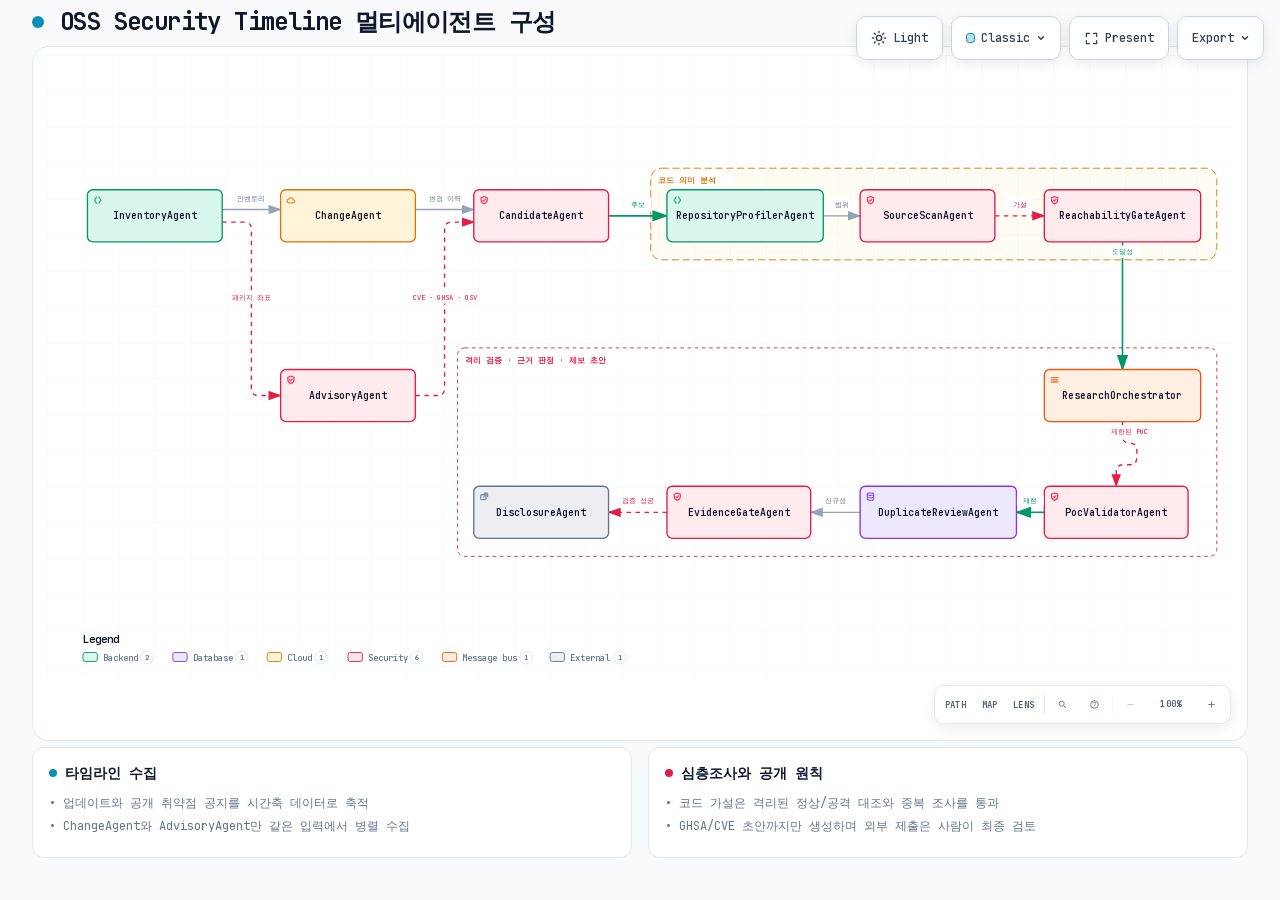
==== site/agent-architecture.html @ 2db5343b "render agent architecture with Archify" ====
<!DOCTYPE html>
<html lang="en" data-theme="dark" data-preset="classic">
<head>
  <meta charset="UTF-8">
  <meta name="viewport" content="width=device-width, initial-scale=1.0">
  <meta name="generator" content="archify 2.17.0-dev.1">
  <title>OSS Security Timeline 멀티에이전트 구성 Diagram</title>
  <script>
    // Resolve the theme before first paint so light-preference users don't
    // see a dark flash. The toolbar script below re-applies with UI state.
    (function () {
      try {
        var theme = null;
        try {
          var param = new URLSearchParams(window.location.search).get('theme');
          if (param === 'light' || param === 'dark') theme = param;
          if (new URLSearchParams(window.location.search).get('embed') === '1') {
            document.documentElement.setAttribute('data-embed', 'true');
          }
          if (new URLSearchParams(window.location.search).get('present') === '1') {
            document.documentElement.setAttribute('data-present', 'true');
          }
        } catch (_) {}
        if (!theme) {
          try { theme = localStorage.getItem('archify-theme'); } catch (_) {}
        }
        if (theme !== 'light' && theme !== 'dark') {
          theme = window.matchMedia('(prefers-color-scheme: light)').matches ? 'light' : 'dark';
        }
        document.documentElement.setAttribute('data-theme', theme);
      } catch (_) {}
    })();
  </script>
  <style id="archify-fonts">
/*
JetBrains Mono variable WOFF2 subsets from Google Fonts service revision v24.
These fixed bytes are shared by the viewer and its SVG/raster exports.
No local() source: an installed copy must not override the bundled font.
Uncovered characters (including CJK) still use the system fallback stack.
Upstream: https://github.com/JetBrains/JetBrainsMono

cyrillic-ext    1664 bytes  sha256 9343de2ca5d9549f792e7962375af8efb0f320c7643bfd36c884b5a30e5c396f
cyrillic        8892 bytes  sha256 4995a9a43ac659ec32fcd8b463755cd6a07b31a6e6b3894a6a153b661cf490e2
greek           6800 bytes  sha256 49c3da6c9a2b279b0f1f860f5cfb1f5dc38d88a5c7be9c9b1837bbc4e3db6111
vietnamese      5872 bytes  sha256 d44eb1936043a56038eb02dd70b243f379bef65783f94ec12f277550720411f1
latin-ext      11596 bytes  sha256 9c38cb2d0d2d93c1ee6e21fa78db76f13ea7e15e15cc64214c7ca89b6aaa35c4
latin          31340 bytes  sha256 2c32b9b3ee358c119e210f6f5195f9bd34894d78a785ff2e95d60e718e400af4

Copyright 2020 The JetBrains Mono Project Authors (https://github.com/JetBrains/JetBrainsMono)

This Font Software is licensed under the SIL Open Font License, Version 1.1.
This license is copied below, and is also available with a FAQ at:
https://openfontlicense.org


-----------------------------------------------------------
SIL OPEN FONT LICENSE Version 1.1 - 26 February 2007
-----------------------------------------------------------

PREAMBLE
The goals of the Open Font License (OFL) are to stimulate worldwide
development of collaborative font projects, to support the font creation
efforts of academic and linguistic communities, and to provide a free and
open framework in which fonts may be shared and improved in partnership
with others.

The OFL allows the licensed fonts to be used, studied, modified and
redistributed freely as long as they are not sold by themselves. The
fonts, including any derivative works, can be bundled, embedded,
redistributed and/or sold with any software provided that any reserved
names are not used by derivative works. The fonts and derivatives,
however, cannot be released under any other type of license. The
requirement for fonts to remain under this license does not apply
to any document created using the fonts or their derivatives.

DEFINITIONS
"Font Software" refers to the set of files released by the Copyright
Holder(s) under this license and clearly marked as such. This may
include source files, build scripts and documentation.

"Reserved Font Name" refers to any names specified as such after the
copyright statement(s).

"Original Version" refers to the collection of Font Software components as
distributed by the Copyright Holder(s).

"Modified Version" refers to any derivative made by adding to, deleting,
or substituting -- in part or in whole -- any of the components of the
Original Version, by changing formats or by porting the Font Software to a
new environment.

"Author" refers to any designer, engineer, programmer, technical
writer or other person who contributed to the Font Software.

PERMISSION & CONDITIONS
Permission is hereby granted, free of charge, to any person obtaining
a copy of the Font Software, to use, study, copy, merge, embed, modify,
redistribute, and sell modified and unmodified copies of the Font
Software, subject to the following conditions:

1) Neither the Font Software nor any of its individual components,
in Original or Modified Versions, may be sold by itself.

2) Original or Modified Versions of the Font Software may be bundled,
redistributed and/or sold with any software, provided that each copy
contains the above copyright notice and this license. These can be
included either as stand-alone text files, human-readable headers or
in the appropriate machine-readable metadata fields within text or
binary files as long as those fields can be easily viewed by the user.

3) No Modified Version of the Font Software may use the Reserved Font
Name(s) unless explicit written permission is granted by the corresponding
Copyright Holder. This restriction only applies to the primary font name as
presented to the users.

4) The name(s) of the Copyright Holder(s) or the Author(s) of the Font
Software shall not be used to promote, endorse or advertise any
Modified Version, except to acknowledge the contribution(s) of the
Copyright Holder(s) and the Author(s) or with their explicit written
permission.

5) The Font Software, modified or unmodified, in part or in whole,
must be distributed entirely under this license, and must not be
distributed under any other license. The requirement for fonts to
remain under this license does not apply to any document created
using the Font Software.

TERMINATION
This license becomes null and void if any of the above conditions are
not met.

DISCLAIMER
THE FONT SOFTWARE IS PROVIDED "AS IS", WITHOUT WARRANTY OF ANY KIND,
EXPRESS OR IMPLIED, INCLUDING BUT NOT LIMITED TO ANY WARRANTIES OF
MERCHANTABILITY, FITNESS FOR A PARTICULAR PURPOSE AND NONINFRINGEMENT
OF COPYRIGHT, PATENT, TRADEMARK, OR OTHER RIGHT. IN NO EVENT SHALL THE
COPYRIGHT HOLDER BE LIABLE FOR ANY CLAIM, DAMAGES OR OTHER LIABILITY,
INCLUDING ANY GENERAL, SPECIAL, INDIRECT, INCIDENTAL, OR CONSEQUENTIAL
DAMAGES, WHETHER IN AN ACTION OF CONTRACT, TORT OR OTHERWISE, ARISING
FROM, OUT OF THE USE OR INABILITY TO USE THE FONT SOFTWARE OR FROM
OTHER DEALINGS IN THE FONT SOFTWARE.
*/
    /* cyrillic-ext */
    @font-face { font-family: 'JetBrains Mono'; font-style: normal; font-weight: 400 800; font-display: swap;
      src: url([data-uri]) format('woff2');
      unicode-range: U+0460-052F, U+1C80-1C8A, U+20B4, U+2DE0-2DFF, U+A640-A69F, U+FE2E-FE2F; }
    /* cyrillic */
    @font-face { font-family: 'JetBrains Mono'; font-style: normal; font-weight: 400 800; font-display: swap;
      src: url([data-uri]) format('woff2');
      unicode-range: U+0301, U+0400-045F, U+0490-0491, U+04B0-04B1, U+2116; }
    /* greek */
    @font-face { font-family: 'JetBrains Mono'; font-style: normal; font-weight: 400 800; font-display: swap;
      src: url([data-uri]) format('woff2');
      unicode-range: U+0370-0377, U+037A-037F, U+0384-038A, U+038C, U+038E-03A1, U+03A3-03FF; }
    /* vietnamese */
    @font-face { font-family: 'JetBrains Mono'; font-style: normal; font-weight: 400 800; font-display: swap;
      src: url([data-uri]) format('woff2');
      unicode-range: U+0102-0103, U+0110-0111, U+0128-0129, U+0168-0169, U+01A0-01A1, U+01AF-01B0, U+0300-0301, U+0303-0304, U+0308-0309, U+0323, U+0329, U+1EA0-1EF9, U+20AB; }
    /* latin-ext */
    @font-face { font-family: 'JetBrains Mono'; font-style: normal; font-weight: 400 800; font-display: swap;
      src: url([data-uri]) format('woff2');
      unicode-range: U+0100-02BA, U+02BD-02C5, U+02C7-02CC, U+02CE-02D7, U+02DD-02FF, U+0304, U+0308, U+0329, U+1D00-1DBF, U+1E00-1E9F, U+1EF2-1EFF, U+2020, U+20A0-20AB, U+20AD-20C0, U+2113, U+2C60-2C7F, U+A720-A7FF; }
    /* latin */
    @font-face { font-family: 'JetBrains Mono'; font-style: normal; font-weight: 400 800; font-display: swap;
      src: url([data-uri]) format('woff2');
      unicode-range: U+0000-00FF, U+0131, U+0152-0153, U+02BB-02BC, U+02C6, U+02DA, U+02DC, U+0304, U+0308, U+0329, U+2000-206F, U+20AC, U+2122, U+2191, U+2193, U+2212, U+2215, U+FEFF, U+FFFD; }
  </style>
  <style>
    /* ==========================================================
       THEME VARIABLES — switch by toggling [data-theme] on <html>
       ========================================================== */
    :root,
    [data-theme="dark"] {
      --bg: #020617;
      --grid: #1e293b;
      --text: #ffffff;
      --text-muted: #94a3b8;
      --text-dim: #475569;
      /* UI chrome and menu hints need more contrast than SVG .t-dim accents */
      --text-faint: #7d8da1;

      --panel: rgba(15, 23, 42, 0.5);
      --panel-border: #1e293b;
      --lane-fill: rgba(15, 23, 42, 0.22);
      --lane-stroke: #334155;

      --arrow: #64748b;
      --arrow-emphasis: #34d399;

      /* Opaque mask color used behind semi-transparent component fills
         so the arrows drawn underneath are properly hidden. */
      --mask: #0f172a;

      --frontend-fill:    rgba(8, 51, 68, 0.4);
      --frontend-stroke:  #22d3ee;
      --backend-fill:     rgba(6, 78, 59, 0.4);
      --backend-stroke:   #34d399;
      --database-fill:    rgba(76, 29, 149, 0.4);
      --database-stroke:  #a78bfa;
      --cloud-fill:       rgba(120, 53, 15, 0.3);
      --cloud-stroke:     #fbbf24;
      --security-fill:    rgba(136, 19, 55, 0.4);
      --security-stroke:  #fb7185;
      --messagebus-fill:  rgba(251, 146, 60, 0.3);
      --messagebus-stroke:#fb923c;
      --external-fill:    rgba(30, 41, 59, 0.5);
      --external-stroke:  #94a3b8;

      --toolbar-bg:       rgba(15, 23, 42, 0.8);
      --toolbar-border:   #334155;
      --toolbar-text:     #e2e8f0;
      --toolbar-hover:    rgba(15, 23, 42, 0.95);
      --toolbar-menu-bg:  #0f172a;
    }

    [data-theme="light"] {
      --bg: #f8fafc;
      --grid: #e2e8f0;
      --text: #0f172a;
      --text-muted: #64748b;
      --text-dim: #94a3b8;
      --text-faint: #64748b;

      --panel: #ffffff;
      --panel-border: #e2e8f0;
      --lane-fill: rgba(248, 250, 252, 0.65);
      --lane-stroke: #cbd5e1;

      --arrow: #94a3b8;
      --arrow-emphasis: #059669;

      --mask: #ffffff;

      --frontend-fill:    rgba(34, 211, 238, 0.15);
      --frontend-stroke:  #0891b2;
      --backend-fill:     rgba(52, 211, 153, 0.18);
      --backend-stroke:   #059669;
      --database-fill:    rgba(167, 139, 250, 0.2);
      --database-stroke:  #7c3aed;
      --cloud-fill:       rgba(251, 191, 36, 0.18);
      --cloud-stroke:     #d97706;
      --security-fill:    rgba(251, 113, 133, 0.15);
      --security-stroke:  #e11d48;
      --messagebus-fill:  rgba(251, 146, 60, 0.15);
      --messagebus-stroke:#ea580c;
      --external-fill:    rgba(148, 163, 184, 0.18);
      --external-stroke:  #64748b;

      --toolbar-bg:       rgba(255, 255, 255, 0.92);
      --toolbar-border:   #cbd5e1;
      --toolbar-text:     #334155;
      --toolbar-hover:    #ffffff;
      --toolbar-menu-bg:  #ffffff;
    }

    /* ==========================================================
       SIGNAL FLOW — an opt-in, motion-forward visual preset.
       The variables also target a standalone exported SVG, whose
       root carries data-preset and data-theme directly.
       ========================================================== */
    [data-preset="signal-flow"][data-theme="dark"] {
      --bg: #030711;
      --grid: #15233a;
      --panel: rgba(6, 14, 28, 0.78);
      --panel-border: #1d3350;
      --lane-fill: rgba(9, 22, 40, 0.5);
      --lane-stroke: #2c4564;
      --text: #f5fbff;
      --text-muted: #9eb0c7;
      --text-dim: #52667f;
      --text-faint: #7890ad;
      --mask: #07101e;
      --frontend-fill: rgba(6, 182, 212, 0.14);
      --frontend-stroke: #67e8f9;
      --backend-fill: rgba(16, 185, 129, 0.14);
      --backend-stroke: #5eead4;
      --database-fill: rgba(139, 92, 246, 0.16);
      --database-stroke: #c4b5fd;
      --cloud-fill: rgba(245, 158, 11, 0.13);
      --cloud-stroke: #fcd34d;
      --security-fill: rgba(244, 63, 94, 0.13);
      --security-stroke: #fda4af;
      --messagebus-fill: rgba(249, 115, 22, 0.13);
      --messagebus-stroke: #fdba74;
      --external-fill: rgba(71, 85, 105, 0.24);
      --external-stroke: #a5b4c7;
      --arrow: #7890ad;
      --arrow-emphasis: #2dd4bf;
      --toolbar-bg: rgba(7, 16, 30, 0.86);
      --toolbar-border: #29415f;
      --toolbar-menu-bg: #07101e;
    }

    [data-preset="signal-flow"][data-theme="light"] {
      --bg: #f4f9fc;
      --grid: #d4e5ee;
      --panel: rgba(255, 255, 255, 0.82);
      --panel-border: #bfd5e2;
      --lane-fill: rgba(232, 243, 248, 0.62);
      --lane-stroke: #a9c5d5;
      --text: #102638;
      --text-muted: #587287;
      --text-dim: #8aa2b4;
      --text-faint: #668397;
      --mask: #ffffff;
      --frontend-fill: rgba(6, 182, 212, 0.09);
      --frontend-stroke: #0789a1;
      --backend-fill: rgba(5, 150, 105, 0.09);
      --backend-stroke: #087f69;
      --database-fill: rgba(124, 58, 237, 0.09);
      --database-stroke: #7254c7;
      --cloud-fill: rgba(217, 119, 6, 0.08);
      --cloud-stroke: #b9670b;
      --security-fill: rgba(225, 29, 72, 0.08);
      --security-stroke: #c53a59;
      --messagebus-fill: rgba(234, 88, 12, 0.08);
      --messagebus-stroke: #c65f27;
      --external-fill: rgba(100, 116, 139, 0.1);
      --external-stroke: #607a8c;
      --arrow: #7b97aa;
      --arrow-emphasis: #0d9488;
    }

    /* ==========================================================
       BLUEPRINT — a review-first drafting preset for deployment,
       infrastructure, and technical design documentation. It keeps
       the same semantic palette and geometry while trading glow for
       precise grid contrast, squared materials, and drafting marks.
       ========================================================== */
    [data-preset="blueprint"][data-theme="dark"] {
      --bg: #06131f;
      --grid: #17425a;
      --panel: rgba(7, 27, 43, 0.9);
      --panel-border: #27627f;
      --lane-fill: rgba(10, 43, 66, 0.36);
      --lane-stroke: #34799a;
      --text: #e3f6ff;
      --text-muted: #91b8ca;
      --text-dim: #557e92;
      --text-faint: #739caf;
      --mask: #0a2031;
      --frontend-fill: rgba(26, 157, 193, 0.14);
      --frontend-stroke: #66d9ef;
      --backend-fill: rgba(31, 155, 124, 0.13);
      --backend-stroke: #69dfbd;
      --database-fill: rgba(120, 105, 196, 0.14);
      --database-stroke: #b4a8ff;
      --cloud-fill: rgba(197, 145, 43, 0.13);
      --cloud-stroke: #ffd166;
      --security-fill: rgba(199, 76, 104, 0.13);
      --security-stroke: #ff8da1;
      --messagebus-fill: rgba(207, 112, 49, 0.13);
      --messagebus-stroke: #ffad66;
      --external-fill: rgba(84, 119, 139, 0.18);
      --external-stroke: #a7cad9;
      --arrow: #78a3b7;
      --arrow-emphasis: #64dfc1;
      --toolbar-bg: rgba(7, 28, 45, 0.92);
      --toolbar-border: #34799a;
      --toolbar-text: #d8f3ff;
      --toolbar-hover: rgba(18, 58, 83, 0.95);
      --toolbar-menu-bg: #0a2031;
    }

    [data-preset="blueprint"][data-theme="light"] {
      --bg: #edf7fa;
      --grid: #b5d5e1;
      --panel: rgba(249, 253, 255, 0.94);
      --panel-border: #78aabd;
      --lane-fill: rgba(210, 232, 240, 0.42);
      --lane-stroke: #83b2c4;
      --text: #123344;
      --text-muted: #4e7486;
      --text-dim: #86a6b4;
      --text-faint: #668c9d;
      --mask: #f9fdff;
      --frontend-fill: rgba(8, 145, 178, 0.08);
      --frontend-stroke: #087f9c;
      --backend-fill: rgba(5, 128, 101, 0.08);
      --backend-stroke: #08755f;
      --database-fill: rgba(100, 75, 180, 0.08);
      --database-stroke: #6757a8;
      --cloud-fill: rgba(181, 120, 15, 0.08);
      --cloud-stroke: #a86609;
      --security-fill: rgba(190, 48, 80, 0.07);
      --security-stroke: #b32f50;
      --messagebus-fill: rgba(196, 81, 22, 0.07);
      --messagebus-stroke: #b65120;
      --external-fill: rgba(79, 112, 128, 0.08);
      --external-stroke: #506f7e;
      --arrow: #6d93a5;
      --arrow-emphasis: #087f69;
      --toolbar-bg: rgba(247, 252, 254, 0.94);
      --toolbar-border: #8ab5c5;
      --toolbar-text: #294f61;
      --toolbar-hover: #ffffff;
      --toolbar-menu-bg: #f9fdff;
    }

    /* ==========================================================
       EDITORIAL — a warm, publication-minded preset for design
       reviews, launch notes, and documentation. The diagram keeps
       the same semantic palette and exact geometry, but trades
       software chrome for paper, ink, ruled structure, and one
       restrained vermilion accent.
       ========================================================== */
    [data-preset="editorial"][data-theme="dark"] {
      --bg: #181611;
      --grid: #39342a;
      --panel: rgba(35, 31, 24, 0.96);
      --panel-border: #625a4a;
      --lane-fill: rgba(52, 46, 35, 0.46);
      --lane-stroke: #726957;
      --text: #f4eddf;
      --text-muted: #b9ae9b;
      --text-dim: #776e60;
      --text-faint: #9d917e;
      --mask: #231f18;
      --frontend-fill: rgba(43, 133, 142, 0.16);
      --frontend-stroke: #7fc6c7;
      --backend-fill: rgba(63, 132, 92, 0.16);
      --backend-stroke: #8fc29e;
      --database-fill: rgba(117, 91, 141, 0.17);
      --database-stroke: #c0a4d0;
      --cloud-fill: rgba(170, 119, 49, 0.16);
      --cloud-stroke: #d8ad68;
      --security-fill: rgba(157, 69, 65, 0.17);
      --security-stroke: #df9085;
      --messagebus-fill: rgba(174, 79, 42, 0.16);
      --messagebus-stroke: #df946f;
      --external-fill: rgba(126, 115, 96, 0.18);
      --external-stroke: #b8ad99;
      --arrow: #948978;
      --arrow-emphasis: #dd6b3d;
      --toolbar-bg: rgba(35, 31, 24, 0.92);
      --toolbar-border: #625a4a;
      --toolbar-text: #eee5d5;
      --toolbar-hover: #302a20;
      --toolbar-menu-bg: #231f18;
    }

    [data-preset="editorial"][data-theme="light"] {
      --bg: #f2eee5;
      --grid: #d8d0c2;
      --panel: rgba(251, 248, 241, 0.97);
      --panel-border: #c4b9a6;
      --lane-fill: rgba(229, 221, 207, 0.42);
      --lane-stroke: #b8aa94;
      --text: #242018;
      --text-muted: #6f6658;
      --text-dim: #a09788;
      --text-faint: #817767;
      --mask: #fbf8f1;
      --frontend-fill: rgba(31, 117, 126, 0.09);
      --frontend-stroke: #287e84;
      --backend-fill: rgba(42, 119, 75, 0.09);
      --backend-stroke: #397b53;
      --database-fill: rgba(105, 75, 130, 0.09);
      --database-stroke: #765d86;
      --cloud-fill: rgba(157, 103, 31, 0.1);
      --cloud-stroke: #9a671f;
      --security-fill: rgba(153, 58, 52, 0.09);
      --security-stroke: #9e463f;
      --messagebus-fill: rgba(182, 70, 27, 0.09);
      --messagebus-stroke: #ad4b25;
      --external-fill: rgba(101, 91, 75, 0.09);
      --external-stroke: #746b5e;
      --arrow: #8a806f;
      --arrow-emphasis: #bb4c23;
      --toolbar-bg: rgba(251, 248, 241, 0.94);
      --toolbar-border: #c4b9a6;
      --toolbar-text: #40392f;
      --toolbar-hover: #fffdf8;
      --toolbar-menu-bg: #fbf8f1;
    }

    * { margin: 0; padding: 0; box-sizing: border-box; }

    body {
      font-family: 'JetBrains Mono', ui-monospace, SFMono-Regular, Menlo, Consolas, 'DejaVu Sans Mono', 'Liberation Mono', 'Noto Sans Mono CJK SC', 'PingFang SC', 'Hiragino Sans GB', 'Microsoft YaHei', monospace;
      background: var(--bg);
      min-height: 100vh;
      padding: 2rem;
      color: var(--text);
      transition: background 0.2s ease, color 0.2s ease;
    }

    html[data-preset="signal-flow"] body {
      background-image:
        radial-gradient(circle at 18% -8%, rgba(34, 211, 238, 0.14), transparent 34rem),
        radial-gradient(circle at 92% 18%, rgba(139, 92, 246, 0.12), transparent 30rem);
      background-attachment: fixed;
    }
    html[data-preset="signal-flow"][data-theme="light"] body {
      background-image:
        radial-gradient(circle at 18% -8%, rgba(6, 182, 212, 0.12), transparent 34rem),
        radial-gradient(circle at 92% 18%, rgba(139, 92, 246, 0.08), transparent 30rem);
    }
    html[data-preset="blueprint"] body {
      background-image:
        linear-gradient(var(--grid) 1px, transparent 1px),
        linear-gradient(90deg, var(--grid) 1px, transparent 1px);
      background-size: 32px 32px;
      background-position: -1px -1px;
      background-attachment: fixed;
    }
    html[data-preset="editorial"] body {
      background-image:
        linear-gradient(90deg, transparent 0, transparent 5.4rem, color-mix(in srgb, var(--security-stroke) 18%, transparent) 5.4rem, color-mix(in srgb, var(--security-stroke) 18%, transparent) calc(5.4rem + 1px), transparent calc(5.4rem + 1px)),
        repeating-linear-gradient(0deg, transparent 0, transparent 31px, color-mix(in srgb, var(--grid) 36%, transparent) 31px, color-mix(in srgb, var(--grid) 36%, transparent) 32px);
      background-attachment: fixed;
    }

    /* Gallery/embed mode keeps the generated artifact as the source of truth
       while presenting only its diagram surface inside a proof card. */
    html[data-embed="true"] body {
      min-height: 0;
      padding: 0;
      overflow: hidden;
      background: var(--bg);
      background-image: none;
    }
    html[data-embed="true"] .toolbar,
    html[data-embed="true"] .header,
    html[data-embed="true"] .cards,
    html[data-embed="true"] .diagram-nav,
    html[data-embed="true"] .overview-map,
    html[data-embed="true"] .focus-chip,
    html[data-embed="true"] .route-probe,
    html[data-embed="true"] .semantic-lens,
    html[data-embed="true"] .diagram-guide,
    html[data-embed="true"] .node-finder,
    html[data-embed="true"] .guided-views { display: none !important; }
    html[data-embed="true"] .container { max-width: none; }
    html[data-embed="true"] .diagram-container {
      padding: 0.5rem;
      border: 0;
      border-radius: 0;
      box-shadow: none;
    }
    html[data-embed="true"] .diagram-container svg { min-width: 0; }

    /* Share Chapter Cue lives in the HTML viewer layer, not inside the SVG.
       It gives one-shot embeds a title, authored note, truthful stop order,
       and lifecycle state while canonical diagram geometry stays untouched. */
    .share-chapter-cue { display: none; }
    html[data-embed="true"][data-share-playback="true"] .share-chapter-cue:not([hidden]),
    html[data-embed="true"][data-share-moment="true"] .share-chapter-cue:not([hidden]) {
      position: absolute;
      z-index: 18;
      top: 0.85rem;
      left: 50%;
      display: grid;
      grid-template-columns: auto minmax(9rem, 13.5rem) minmax(0, 1fr);
      align-items: center;
      gap: 0.45rem 0.85rem;
      width: min(52rem, calc(100% - 1.5rem));
      min-height: 3.35rem;
      padding: 0.55rem 0.75rem 0.65rem;
      overflow: hidden;
      border: 1px solid color-mix(in srgb, var(--frontend-stroke) 42%, var(--toolbar-border));
      border-radius: 0.75rem;
      background:
        linear-gradient(115deg, color-mix(in srgb, var(--frontend-fill) 52%, transparent), transparent 45%),
        color-mix(in srgb, var(--toolbar-menu-bg) 92%, transparent);
      color: var(--toolbar-text);
      box-shadow: 0 14px 42px rgba(0, 0, 0, 0.3), inset 0 1px 0 rgba(255, 255, 255, 0.045);
      backdrop-filter: blur(16px);
      pointer-events: none;
      animation: archify-share-cue-enter 280ms cubic-bezier(0.22, 1, 0.36, 1) both;
    }
    html[data-preset="blueprint"] .share-chapter-cue {
      border-radius: 0.2rem;
      background:
        linear-gradient(90deg, color-mix(in srgb, var(--frontend-fill) 46%, transparent), transparent 36%),
        var(--toolbar-menu-bg);
      box-shadow: 0 10px 28px rgba(0, 0, 0, 0.2);
      backdrop-filter: none;
    }
    html[data-preset="editorial"] .share-chapter-cue {
      border-color: var(--panel-border);
      background:
        linear-gradient(90deg, color-mix(in srgb, var(--security-fill) 58%, transparent), transparent 42%),
        var(--toolbar-menu-bg);
      box-shadow: 0 10px 30px color-mix(in srgb, #000 18%, transparent);
      backdrop-filter: none;
    }
    html[data-preset="editorial"] .share-chapter-state { color: var(--arrow-emphasis); }
    html[data-preset="editorial"] .share-chapter-state::before {
      border-radius: 0;
      box-shadow: none;
      transform: rotate(45deg) scale(0.8);
    }
    .share-chapter-index {
      display: grid;
      gap: 0.12rem;
      min-width: 5rem;
      padding-right: 0.75rem;
      border-right: 1px solid var(--toolbar-border);
    }
    .share-chapter-state {
      display: inline-flex;
      align-items: center;
      gap: 0.36rem;
      color: var(--frontend-stroke);
      font-size: 0.5rem;
      font-weight: 800;
      letter-spacing: 0.14em;
      text-transform: uppercase;
    }
    .share-chapter-state::before {
      width: 0.38rem;
      height: 0.38rem;
      border-radius: 50%;
      background: currentColor;
      box-shadow: 0 0 10px currentColor;
      content: '';
    }
    .share-chapter-cue[data-state="playing"] .share-chapter-state::before {
      animation: archify-share-cue-pulse 1.15s ease-in-out infinite;
    }
    .share-chapter-count {
      color: var(--text-faint);
      font-size: 0.5rem;
      font-weight: 700;
      letter-spacing: 0.08em;
      text-transform: uppercase;
    }
    .share-chapter-copy { min-width: 0; }
    .share-chapter-copy strong,
    .share-chapter-copy small,
    .share-chapter-route {
      display: block;
      overflow: hidden;
      text-overflow: ellipsis;
      white-space: nowrap;
    }
    .share-chapter-copy strong {
      color: var(--toolbar-text);
      font-size: 0.6875rem;
      line-height: 1.35;
    }
    .share-chapter-copy small {
      margin-top: 0.08rem;
      color: var(--text-muted);
      font-size: 0.5rem;
      line-height: 1.35;
    }
    .share-chapter-route {
      color: color-mix(in srgb, var(--frontend-stroke) 76%, var(--text-muted));
      font-size: 0.5625rem;
      font-weight: 650;
      letter-spacing: 0.015em;
      text-align: right;
    }
    .share-chapter-progress {
      position: absolute;
      right: 0;
      bottom: 0;
      left: 0;
      height: 2px;
      overflow: hidden;
      background: color-mix(in srgb, var(--toolbar-border) 72%, transparent);
    }
    .share-chapter-progress span {
      display: block;
      width: 100%;
      height: 100%;
      background: linear-gradient(90deg, var(--frontend-stroke), var(--database-stroke));
      box-shadow: 0 0 12px var(--frontend-stroke);
      transform: scaleX(0);
      transform-origin: left center;
    }

    /* Presentation Stage is a viewer-only layer: it gives the live diagram
       the viewport while keeping guided views, theme, focus, and exports real.
       Embed mode wins when both query parameters are present. */
    html[data-present="true"]:not([data-embed="true"]) body {
      height: 100dvh;
      min-height: 0;
      padding: 1rem;
      overflow: hidden;
    }
    html[data-present="true"]:not([data-embed="true"]) .container {
      display: flex;
      flex-direction: column;
      gap: 0.75rem;
      width: 100%;
      max-width: none;
      height: calc(100dvh - 2rem);
    }
    html[data-present="true"]:not([data-embed="true"]) .header {
      flex: none;
      min-width: 0;
      margin: 0;
      padding-right: 23rem;
    }
    html[data-present="true"]:not([data-embed="true"]) .header-row { margin-bottom: 0.25rem; }
    html[data-present="true"]:not([data-embed="true"]) .subtitle {
      overflow: hidden;
      text-overflow: ellipsis;
      white-space: nowrap;
    }
    html[data-present="true"]:not([data-embed="true"]) .guided-views {
      flex: none;
      margin-bottom: 0;
    }
    html[data-present="true"]:not([data-embed="true"]) .diagram-container {
      display: flex;
      flex: 1 1 auto;
      align-items: center;
      justify-content: center;
      min-height: 0;
      padding: 0.75rem;
      padding-bottom: calc(0.75rem + var(--archify-nav-reserve));
    }
    html[data-present="true"]:not([data-embed="true"]) .diagram-container > svg {
      flex: 1 1 auto;
      height: 100%;
      min-height: 0;
      width: 100%;
      min-width: 0;
    }
    html[data-present="true"]:not([data-embed="true"]) .cards { display: none; }
    html[data-present="true"]:not([data-embed="true"]) #btn-present {
      border-color: var(--frontend-stroke);
      color: var(--frontend-stroke);
    }

    /* The reader owns only the outer scale. Wide diagrams keep one authored
       SVG/viewBox while the runtime chooses a desktop width from the actual
       vertical budget. This avoids device-specific files and breakpoint
       jumps between a laptop and a tall monitor. */
    .container {
      width: 100%;
      max-width: var(--archify-reader-width, 1440px);
      margin: 0 auto;
    }
    @media (min-width: 768px) and (max-height: 920px) {
      .header { margin-bottom: 1rem; }
      .diagram-container { padding: 1rem; }
      .cards { margin-top: 1rem; }
      .card { padding: 1rem; }
    }

    .header { margin-bottom: 1.5rem; padding-right: 29.5rem; }

    html[data-preset="signal-flow"] .header,
    html[data-preset="blueprint"] .header,
    html[data-preset="editorial"] .header { padding-right: 29.5rem; }

    .header-row {
      display: flex;
      align-items: center;
      gap: 1rem;
      margin-bottom: 0.5rem;
    }

    .pulse-dot {
      width: 12px;
      height: 12px;
      background: var(--frontend-stroke);
      border-radius: 50%;
      animation: none;
    }

    html[data-motion-capable="true"] .pulse-dot { animation: pulse 2s infinite; }

    @keyframes pulse {
      0%, 100% { opacity: 1; }
      50% { opacity: 0.5; }
    }

    h1 {
      font-size: 1.5rem;
      font-weight: 700;
      letter-spacing: -0.025em;
    }

    .subtitle {
      color: var(--text-muted);
      font-size: 0.875rem;
      margin-left: 1.75rem;
    }

    html[data-preset="signal-flow"] .header-row::after {
      content: attr(data-preset-badge-signal-flow);
      margin-left: auto;
      color: var(--frontend-stroke);
      border: 1px solid var(--frontend-stroke);
      border-radius: 999px;
      padding: 0.28rem 0.6rem;
      font-size: 0.625rem;
      letter-spacing: 0.12em;
      opacity: 0.82;
      box-shadow: 0 0 20px rgba(34, 211, 238, 0.12);
      white-space: nowrap;
    }

    html[data-preset="blueprint"] .pulse-dot {
      width: 10px;
      height: 10px;
      border: 1px solid var(--frontend-stroke);
      border-radius: 1px;
      background: transparent;
      box-shadow: inset 0 0 0 2px var(--bg);
      transform: rotate(45deg);
      animation: none;
    }
    html[data-preset="blueprint"] .header-row::after {
      content: attr(data-preset-badge-blueprint);
      margin-left: auto;
      padding: 0.28rem 0.55rem;
      border-top: 1px solid var(--frontend-stroke);
      border-bottom: 1px solid var(--frontend-stroke);
      color: var(--frontend-stroke);
      font-size: 0.5625rem;
      font-weight: 700;
      letter-spacing: 0.14em;
      white-space: nowrap;
    }

    html[data-preset="editorial"] h1,
    html[data-preset="editorial"] .card h3 {
      font-family: Georgia, 'Times New Roman', 'Songti SC', STSong, serif;
      letter-spacing: -0.02em;
    }
    html[data-preset="editorial"] h1 { font-size: 1.72rem; font-weight: 600; }
    html[data-preset="editorial"] .pulse-dot {
      width: 9px;
      height: 9px;
      border: 1px solid var(--arrow-emphasis);
      border-radius: 0;
      background: var(--arrow-emphasis);
      box-shadow: 0 0 0 3px color-mix(in srgb, var(--arrow-emphasis) 14%, transparent);
      transform: rotate(45deg);
      animation: none;
    }
    html[data-preset="editorial"] .header-row::after {
      content: attr(data-preset-badge-editorial);
      margin-left: auto;
      padding: 0.32rem 0 0.24rem;
      border-bottom: 2px solid var(--arrow-emphasis);
      color: var(--arrow-emphasis);
      font-family: Georgia, 'Times New Roman', serif;
      font-size: 0.625rem;
      font-style: italic;
      font-weight: 600;
      letter-spacing: 0.08em;
      white-space: nowrap;
    }

    .diagram-container {
      --archify-nav-reserve: 0px;
      background: var(--panel);
      border-radius: 1rem;
      border: 1px solid var(--panel-border);
      padding: 1.5rem;
      padding-bottom: calc(1.5rem + var(--archify-nav-reserve));
      overflow: hidden;
      position: relative;
    }

    html[data-preset="signal-flow"] .diagram-container {
      position: relative;
      overflow: hidden;
      background: linear-gradient(180deg, rgba(8, 20, 38, 0.82), rgba(3, 8, 18, 0.94));
      box-shadow: inset 0 1px 0 rgba(255, 255, 255, 0.04), 0 28px 80px rgba(0, 0, 0, 0.34);
    }
    html[data-preset="signal-flow"][data-theme="light"] .diagram-container {
      background: linear-gradient(180deg, rgba(255, 255, 255, 0.9), rgba(237, 246, 250, 0.94));
      box-shadow: inset 0 1px 0 rgba(255, 255, 255, 0.72), 0 24px 60px rgba(45, 78, 99, 0.12);
    }
    html[data-preset="blueprint"] .diagram-container {
      border-color: var(--panel-border);
      border-radius: 0.35rem;
      background: var(--panel);
      box-shadow:
        inset 0 0 0 1px color-mix(in srgb, var(--panel-border) 34%, transparent),
        0 18px 48px rgba(0, 0, 0, 0.16);
    }
    html[data-preset="blueprint"] .diagram-container::after {
      content: "";
      position: absolute;
      z-index: 10;
      inset: 0.7rem;
      pointer-events: none;
      background:
        linear-gradient(var(--frontend-stroke), var(--frontend-stroke)) left top / 1.35rem 1px no-repeat,
        linear-gradient(var(--frontend-stroke), var(--frontend-stroke)) left top / 1px 1.35rem no-repeat,
        linear-gradient(var(--frontend-stroke), var(--frontend-stroke)) right top / 1.35rem 1px no-repeat,
        linear-gradient(var(--frontend-stroke), var(--frontend-stroke)) right top / 1px 1.35rem no-repeat,
        linear-gradient(var(--frontend-stroke), var(--frontend-stroke)) left bottom / 1.35rem 1px no-repeat,
        linear-gradient(var(--frontend-stroke), var(--frontend-stroke)) left bottom / 1px 1.35rem no-repeat,
        linear-gradient(var(--frontend-stroke), var(--frontend-stroke)) right bottom / 1.35rem 1px no-repeat,
        linear-gradient(var(--frontend-stroke), var(--frontend-stroke)) right bottom / 1px 1.35rem no-repeat;
      opacity: 0.58;
    }
    html[data-preset="editorial"] .diagram-container {
      overflow: hidden;
      border-color: var(--panel-border);
      border-radius: 0.38rem;
      background:
        linear-gradient(90deg, color-mix(in srgb, var(--security-fill) 58%, transparent), transparent 12%),
        var(--panel);
      box-shadow:
        0 1px 0 color-mix(in srgb, var(--text) 6%, transparent),
        0 18px 48px color-mix(in srgb, #000 19%, transparent);
    }
    html[data-preset="editorial"] .diagram-container::after {
      position: absolute;
      z-index: 10;
      top: 0.72rem;
      right: 1.25rem;
      padding: 0.2rem 0.52rem;
      border: 1px solid var(--panel-border);
      background: var(--panel);
      color: var(--arrow-emphasis);
      content: attr(data-preset-badge-editorial-plate);
      font-family: Georgia, 'Times New Roman', serif;
      font-size: 0.52rem;
      font-style: italic;
      font-weight: 600;
      letter-spacing: 0.09em;
      pointer-events: none;
    }
    html[data-embed="true"][data-preset="editorial"] .diagram-container::after { display: none; }
    html[data-motion-capable="true"][data-preset="signal-flow"][data-ambient-motion="running"] .diagram-container::before {
      content: "";
      position: absolute;
      inset: 0;
      pointer-events: none;
      background: linear-gradient(115deg, transparent 28%, rgba(103, 232, 249, 0.035) 48%, transparent 68%);
      transform: translateX(-70%);
      animation: archify-signal-scan 4.8s ease-in-out 1 both;
    }

    /* Motion Governor gives the reader a real static state and gives the
       strongest semantic action the only motion budget. Atmosphere resets to
       its authored base instead of freezing mid-cycle. Static artifacts never
       start a decorative pulse or scan. */
    html:not([data-motion-capable="true"]) svg[data-animation="trace"] [data-animate] {
      animation: none !important;
    }
    html[data-motion="still"] .pulse-dot,
    html[data-motion="still"] .diagram-container::before,
    html[data-motion="still"] svg[data-animation="trace"] [data-animate],
    html[data-motion-owner] .pulse-dot,
    html[data-motion-owner] .diagram-container::before,
    html[data-motion-owner] svg[data-animation="trace"] [data-animate],
    html[data-embed="true"] .pulse-dot,
    html[data-embed="true"] .diagram-container::before,
    html[data-share-playback="true"] .pulse-dot,
    html[data-share-playback="true"] .diagram-container::before,
    html[data-document-hidden="true"] .pulse-dot,
    html[data-document-hidden="true"] .diagram-container::before,
    html[data-document-hidden="true"] svg[data-animation="trace"] [data-animate] {
      animation: none !important;
    }
    html[data-motion="still"] .diagram-container::before,
    html[data-motion-owner] .diagram-container::before,
    html[data-embed="true"] .diagram-container::before,
    html[data-share-playback="true"] .diagram-container::before {
      opacity: 0;
    }
    html[data-motion="still"] .guided-view-progress span,
    html[data-motion="still"] .guided-story-caption,
    html[data-motion="still"] .story-trail-flow,
    html[data-motion="still"] .intent-trace-flow,
    html[data-motion="still"] .route-probe-flow,
    html[data-motion="still"] .route-journey-flow,
    html[data-motion="still"] .semantic-lens-flow,
    html[data-motion="still"] .diagram-guide,
    html[data-motion="still"] [data-story-step],
    html[data-motion="still"] .overview-map-live,
    html[data-motion="still"] .guided-view-stop,
    html[data-motion="still"] .share-chapter-cue,
    html[data-motion="still"] .share-chapter-state::before,
    html[data-motion="still"] .share-chapter-progress span,
    html[data-document-hidden="true"] .guided-view-progress span,
    html[data-document-hidden="true"] .story-trail-flow,
    html[data-document-hidden="true"] .intent-trace-flow,
    html[data-document-hidden="true"] .route-probe-flow,
    html[data-document-hidden="true"] .route-journey-flow,
    html[data-document-hidden="true"] .semantic-lens-flow,
    html[data-document-hidden="true"] .diagram-guide,
    html[data-document-hidden="true"] [data-story-step],
    html[data-document-hidden="true"] .overview-map-live,
    html[data-document-hidden="true"] .guided-view-stop,
    html[data-document-hidden="true"] .share-chapter-cue,
    html[data-document-hidden="true"] .share-chapter-state::before,
    html[data-document-hidden="true"] .share-chapter-progress span {
      animation: none !important;
    }
    html[data-motion="still"] .guided-view-progress span {
      transform: scaleX(1) !important;
    }
    html[data-motion="still"] svg[data-story-playing="true"] .story-trail-flow {
      stroke-dasharray: none;
      stroke-dashoffset: 0;
      opacity: 0.55;
    }
    html[data-motion="still"] .intent-trace-flow,
    html[data-motion="still"] .route-probe-flow {
      stroke-dasharray: none;
      stroke-dashoffset: 0;
      opacity: 0.72;
    }
    html[data-motion="still"] .route-journey-overlay,
    html[data-document-hidden="true"] .route-journey-overlay { display: none !important; }
    html[data-motion="still"] .relationship-pulse-overlay,
    html[data-motion="still"] .story-carrier-overlay,
    html[data-document-hidden="true"] .story-carrier-overlay { display: none !important; }
    html[data-motion="still"] .chapter-handoff-overlay { display: none !important; }
    html[data-motion="still"] .chapter-handoff-anchor { animation: none !important; }
    html[data-motion="still"] .guided-view-chapter,
    html[data-motion="still"] svg [data-node-id],
    html[data-motion="still"] svg [data-edge-from],
    html[data-motion="still"] svg [data-detail],
    html[data-motion="still"] svg [data-detail-anchor],
    html[data-motion="still"] svg [data-legend-hit],
    html[data-motion="still"] svg {
      transition: none !important;
    }

    svg {
      width: 100%;
      min-width: min(900px, 100%);
      display: block;
      transform-origin: 0 0;
      transition: transform 0.18s ease;
    }

    .diagram-container.is-camera-moving svg {
      transition: transform 0.42s cubic-bezier(0.22, 1, 0.36, 1);
    }
    .diagram-container.is-camera-transaction svg { transition: none; }
    .diagram-container.is-pannable { cursor: grab; }
    .diagram-container.is-panning { cursor: grabbing; user-select: none; }
    .diagram-container.is-panning svg { transition: none; }

    .diagram-nav {
      position: absolute;
      right: 1rem;
      bottom: 1rem;
      z-index: 12;
      display: inline-flex;
      align-items: center;
      max-width: calc(100% - 2rem);
      padding: 0.15rem;
      gap: 0;
      overflow-x: auto;
      border: 1px solid color-mix(in srgb, var(--toolbar-border) 48%, transparent);
      border-radius: 0.58rem;
      background: color-mix(in srgb, var(--toolbar-bg) 82%, transparent);
      box-shadow: 0 5px 14px rgba(0, 0, 0, 0.07);
      backdrop-filter: blur(10px);
      scrollbar-width: none;
    }
    .diagram-nav::-webkit-scrollbar { display: none; }
    .diagram-nav button,
    .focus-chip button,
    .guided-views button {
      border: 0;
      background: transparent;
      color: var(--toolbar-text);
      font: inherit;
      cursor: pointer;
    }
    .diagram-nav button {
      min-width: 2rem;
      height: 2rem;
      padding: 0 0.35rem;
      border-radius: 0.35rem;
      color: color-mix(in srgb, var(--toolbar-text) 68%, transparent);
      font-size: 0.56rem;
      font-weight: 600;
      letter-spacing: 0.02em;
      transition: background 0.15s, color 0.15s;
    }
    .diagram-nav button:hover,
    .diagram-nav button:focus-visible,
    .focus-chip button:hover,
    .focus-chip button:focus-visible,
    .guided-views button:hover,
    .guided-views button:focus-visible { background: var(--toolbar-hover); }
    .diagram-nav button:focus-visible,
    .focus-chip button:focus-visible,
    .guided-views button:focus-visible {
      outline: 2px solid var(--frontend-stroke);
      outline-offset: 1px;
    }
    .diagram-nav button:disabled { opacity: 0.38; cursor: default; }
    .diagram-nav button:disabled:hover { background: transparent; }
    .diagram-nav #btn-route-probe,
    .diagram-nav #btn-overview-map,
    .diagram-nav #btn-semantic-lens {
      min-width: auto;
      padding-inline: 0.5rem;
      color: color-mix(in srgb, var(--toolbar-text) 86%, transparent);
      font-weight: 650;
    }
    .diagram-nav #btn-node-finder,
    .diagram-nav [data-view="out"] {
      position: relative;
      margin-left: 0.25rem;
    }
    .diagram-nav #btn-node-finder::before,
    .diagram-nav [data-view="out"]::before {
      position: absolute;
      top: 0.4rem;
      bottom: 0.4rem;
      left: -0.13rem;
      width: 1px;
      background: color-mix(in srgb, var(--toolbar-border) 62%, transparent);
      content: "";
      pointer-events: none;
    }
    .diagram-nav-icon {
      display: block;
      width: 0.72rem;
      height: 0.72rem;
      margin: auto;
      background: currentColor;
      -webkit-mask-position: center;
      -webkit-mask-repeat: no-repeat;
      -webkit-mask-size: contain;
      mask-position: center;
      mask-repeat: no-repeat;
      mask-size: contain;
    }
    .diagram-nav-icon.find {
      -webkit-mask-image: url("data:image/svg+xml,%3Csvg xmlns='http://www.w3.org/2000/svg' viewBox='0 0 20 20'%3E%3Ccircle cx='8.5' cy='8.5' r='4.5' fill='none' stroke='black' stroke-width='1.8'/%3E%3Cpath d='m12 12 4 4' fill='none' stroke='black' stroke-width='1.8' stroke-linecap='round'/%3E%3C/svg%3E");
      mask-image: url("data:image/svg+xml,%3Csvg xmlns='http://www.w3.org/2000/svg' viewBox='0 0 20 20'%3E%3Ccircle cx='8.5' cy='8.5' r='4.5' fill='none' stroke='black' stroke-width='1.8'/%3E%3Cpath d='m12 12 4 4' fill='none' stroke='black' stroke-width='1.8' stroke-linecap='round'/%3E%3C/svg%3E");
    }
    .diagram-nav-icon.guide {
      -webkit-mask-image: url("data:image/svg+xml,%3Csvg xmlns='http://www.w3.org/2000/svg' viewBox='0 0 20 20'%3E%3Ccircle cx='10' cy='10' r='7' fill='none' stroke='black' stroke-width='1.7'/%3E%3Cpath d='M7.8 7.3a2.4 2.4 0 014.6.9c0 1.8-2.4 2-2.4 3.7M10 14.9h.01' fill='none' stroke='black' stroke-width='1.7' stroke-linecap='round'/%3E%3C/svg%3E");
      mask-image: url("data:image/svg+xml,%3Csvg xmlns='http://www.w3.org/2000/svg' viewBox='0 0 20 20'%3E%3Ccircle cx='10' cy='10' r='7' fill='none' stroke='black' stroke-width='1.7'/%3E%3Cpath d='M7.8 7.3a2.4 2.4 0 014.6.9c0 1.8-2.4 2-2.4 3.7M10 14.9h.01' fill='none' stroke='black' stroke-width='1.7' stroke-linecap='round'/%3E%3C/svg%3E");
    }
    .diagram-nav-icon.minus {
      -webkit-mask-image: url("data:image/svg+xml,%3Csvg xmlns='http://www.w3.org/2000/svg' viewBox='0 0 20 20'%3E%3Cpath d='M5 10h10' fill='none' stroke='black' stroke-width='1.8' stroke-linecap='round'/%3E%3C/svg%3E");
      mask-image: url("data:image/svg+xml,%3Csvg xmlns='http://www.w3.org/2000/svg' viewBox='0 0 20 20'%3E%3Cpath d='M5 10h10' fill='none' stroke='black' stroke-width='1.8' stroke-linecap='round'/%3E%3C/svg%3E");
    }
    .diagram-nav-icon.plus {
      -webkit-mask-image: url("data:image/svg+xml,%3Csvg xmlns='http://www.w3.org/2000/svg' viewBox='0 0 20 20'%3E%3Cpath d='M10 5v10M5 10h10' fill='none' stroke='black' stroke-width='1.8' stroke-linecap='round'/%3E%3C/svg%3E");
      mask-image: url("data:image/svg+xml,%3Csvg xmlns='http://www.w3.org/2000/svg' viewBox='0 0 20 20'%3E%3Cpath d='M10 5v10M5 10h10' fill='none' stroke='black' stroke-width='1.8' stroke-linecap='round'/%3E%3C/svg%3E");
    }
    .diagram-nav [data-view="reset"] {
      display: inline-flex;
      align-items: center;
      justify-content: center;
      gap: 0.2rem;
      min-width: 3.1rem;
      padding-inline: 0.35rem;
    }
    .diagram-nav [data-view="reset"][data-detail-visible] {
      min-width: 3.8rem;
    }
    .diagram-nav-detail {
      color: color-mix(in srgb, var(--toolbar-text) 52%, transparent);
      font-size: 0.44rem;
      font-weight: 700;
      line-height: 1;
      letter-spacing: 0.07em;
    }
    .diagram-nav-percent {
      color: color-mix(in srgb, var(--toolbar-text) 84%, transparent);
      font-size: 0.55rem;
      font-weight: 650;
      line-height: 1;
    }
    .diagram-container[data-camera-indicator="true"] .diagram-nav-detail,
    .diagram-container[data-camera-indicator="true"] .diagram-nav-percent { color: var(--frontend-stroke); }
    .diagram-nav #btn-diagram-guide[aria-expanded="true"] {
      color: var(--cloud-stroke);
      background: var(--toolbar-hover);
    }

    /* Semantic Radar is a deliberately simplified, viewer-only overview. It
       uses authored node bounds and the live camera viewport rather than
       cloning the canonical SVG, so IDs, filters, animation, and export state
       stay singular and deterministic. */
    .overview-map {
      position: absolute;
      right: 1rem;
      bottom: calc(4.15rem + var(--archify-nav-reserve));
      z-index: 12;
      width: 11.25rem;
      overflow: hidden;
      border: 1px solid color-mix(in srgb, var(--frontend-stroke) 52%, var(--toolbar-border));
      border-radius: 0.78rem;
      background: var(--toolbar-menu-bg);
      color: var(--toolbar-text);
      box-shadow: 0 16px 42px rgba(0, 0, 0, 0.3);
      backdrop-filter: blur(16px);
      font-size: 0.625rem;
    }
    .overview-map[hidden] { display: none; }
    .overview-map[data-docked="true"] {
      position: fixed;
      right: var(--archify-radar-right, 1rem);
      top: var(--archify-radar-top, 1rem);
      bottom: auto;
    }
    .overview-map[data-docked="true"][data-dock-side="left"] {
      right: auto;
      left: var(--archify-radar-left, 1rem);
    }
    html[data-preset="blueprint"] .overview-map { border-radius: 0.28rem; }
    .overview-map-head {
      display: grid;
      grid-template-columns: auto minmax(0, 1fr) auto;
      align-items: center;
      gap: 0.45rem;
      min-height: 2.25rem;
      padding: 0.42rem 0.48rem 0.38rem 0.55rem;
      border-bottom: 1px solid var(--toolbar-border);
      background: linear-gradient(110deg, color-mix(in srgb, var(--frontend-fill) 45%, transparent), transparent 68%);
      cursor: grab;
      touch-action: none;
      user-select: none;
    }
    .overview-map[data-panel-dragging="true"] .overview-map-head { cursor: grabbing; }
    .overview-map[data-placement-invalid="true"] {
      border-color: var(--security-stroke);
      box-shadow: 0 0 0 2px color-mix(in srgb, var(--security-stroke) 34%, transparent), 0 16px 42px rgba(0, 0, 0, 0.3);
    }
    .overview-map[data-compact="true"] {
      width: 7.4rem;
    }
    .overview-map[data-compact="true"] .overview-map-head {
      grid-template-columns: minmax(0, 1fr) auto;
      gap: 0.24rem;
      min-height: 1.5rem;
      padding: 0.05rem 0.16rem 0.05rem 0.32rem;
      border-bottom: 0;
    }
    .overview-map[data-compact="true"] .overview-map-live,
    .overview-map[data-compact="true"] .overview-map-copy,
    .overview-map[data-compact="true"] .overview-map-surface,
    .overview-map[data-compact="true"] .overview-map-hint {
      display: none;
    }
    .overview-map[data-compact="true"] .overview-map-expand { display: inline-flex; }
    .overview-map[data-compact="true"] .overview-map-close {
      width: 1.15rem;
      height: 1.15rem;
      font-size: 0.72rem;
    }
    .overview-map-live {
      width: 0.42rem;
      height: 0.42rem;
      border-radius: 50%;
      background: var(--backend-stroke);
      box-shadow: 0 0 0 0 color-mix(in srgb, var(--backend-stroke) 52%, transparent);
      animation: archify-radar-live 2.4s ease-out infinite;
    }
    .overview-map-copy { min-width: 0; line-height: 1.1; }
    .overview-map-copy strong {
      display: block;
      overflow: hidden;
      color: var(--frontend-stroke);
      font-size: 0.59rem;
      letter-spacing: 0.12em;
      text-transform: uppercase;
      white-space: nowrap;
      text-overflow: ellipsis;
    }
    .overview-map-copy small {
      display: block;
      margin-top: 0.18rem;
      overflow: hidden;
      color: var(--text-faint);
      font-size: 0.52rem;
      letter-spacing: 0.04em;
      white-space: nowrap;
      text-overflow: ellipsis;
    }
    .overview-map-expand {
      display: none;
      align-items: center;
      justify-content: center;
      min-width: 0;
      height: 1.2rem;
      padding: 0 0.34rem;
      overflow: hidden;
      border: 0;
      border-radius: 0.3rem;
      background: transparent;
      color: var(--frontend-stroke);
      font: inherit;
      font-size: 0.49rem;
      font-weight: 700;
      letter-spacing: 0.06em;
      text-transform: uppercase;
      white-space: nowrap;
      cursor: pointer;
    }
    .overview-map-close {
      width: 1.55rem;
      height: 1.55rem;
      padding: 0;
      border: 0;
      border-radius: 0.34rem;
      background: transparent;
      color: var(--toolbar-text);
      font: inherit;
      font-size: 0.9rem;
      cursor: pointer;
    }
    .overview-map-expand:hover,
    .overview-map-expand:focus-visible,
    .overview-map-close:hover,
    .overview-map-close:focus-visible { background: var(--toolbar-hover); }
    .overview-map-expand:focus-visible,
    .overview-map-close:focus-visible,
    .overview-map-surface:focus-visible,
    .overview-map-node:focus-visible {
      outline: 2px solid var(--frontend-stroke);
      outline-offset: 1px;
    }
    .overview-map-surface {
      position: relative;
      height: 7rem;
      margin: 0.42rem;
      overflow: hidden;
      border: 1px solid color-mix(in srgb, var(--panel-border) 72%, transparent);
      border-radius: 0.42rem;
      background:
        linear-gradient(color-mix(in srgb, var(--panel-border) 26%, transparent) 1px, transparent 1px),
        linear-gradient(90deg, color-mix(in srgb, var(--panel-border) 26%, transparent) 1px, transparent 1px),
        color-mix(in srgb, var(--bg) 86%, transparent);
      background-size: 12px 12px;
      cursor: crosshair;
      touch-action: none;
    }
    html[data-preset="blueprint"] .overview-map-surface { border-radius: 0.1rem; }
    .overview-map-surface > svg {
      width: 100%;
      height: 100%;
      min-width: 0;
      transform: none !important;
      transition: none !important;
      display: block;
      overflow: visible;
    }
    .overview-map-node {
      fill: var(--backend-stroke);
      fill-opacity: 0.52;
      stroke: var(--backend-stroke);
      stroke-opacity: 0.86;
      vector-effect: non-scaling-stroke;
      cursor: pointer;
      transition: fill-opacity 140ms ease, stroke-width 140ms ease, filter 140ms ease;
    }
    .overview-map-node[data-kind="frontend"],
    .overview-map-node[data-kind="start"] { fill: var(--frontend-stroke); stroke: var(--frontend-stroke); }
    .overview-map-node[data-kind="database"],
    .overview-map-node[data-kind="success"] { fill: var(--database-stroke); stroke: var(--database-stroke); }
    .overview-map-node[data-kind="cloud"],
    .overview-map-node[data-kind="waiting"] { fill: var(--cloud-stroke); stroke: var(--cloud-stroke); }
    .overview-map-node[data-kind="messagebus"] { fill: var(--messagebus-stroke); stroke: var(--messagebus-stroke); }
    .overview-map-node[data-kind="security"],
    .overview-map-node[data-kind="decision"],
    .overview-map-node[data-kind="failure"] { fill: var(--security-stroke); stroke: var(--security-stroke); }
    .overview-map-node[data-kind="external"],
    .overview-map-node[data-kind="neutral"] { fill: var(--external-stroke); stroke: var(--external-stroke); }
    .overview-map-node[data-radar-active="true"],
    .overview-map-node:hover,
    .overview-map-node:focus-visible {
      fill-opacity: 0.92;
      stroke-width: 2.2;
      filter: drop-shadow(0 0 3px currentColor);
    }
    .overview-map-viewport {
      fill: color-mix(in srgb, var(--frontend-fill) 56%, transparent);
      stroke: var(--frontend-stroke);
      stroke-width: 2;
      vector-effect: non-scaling-stroke;
      pointer-events: none;
      filter: drop-shadow(0 0 3px color-mix(in srgb, var(--frontend-stroke) 54%, transparent));
    }
    .overview-map-hint {
      display: flex;
      justify-content: space-between;
      gap: 0.5rem;
      padding: 0 0.52rem 0.46rem;
      color: var(--text-faint);
      font-size: 0.49rem;
      letter-spacing: 0.06em;
      text-transform: uppercase;
    }
    .diagram-nav #btn-overview-map[aria-expanded="true"] {
      color: var(--frontend-stroke);
      background: var(--toolbar-hover);
    }
    .overview-map-feedback {
      position: absolute;
      right: 1rem;
      bottom: 4.15rem;
      z-index: 13;
      max-width: min(16rem, calc(100% - 2rem));
      padding: 0.38rem 0.55rem;
      border: 1px solid color-mix(in srgb, var(--frontend-stroke) 52%, var(--toolbar-border));
      border-radius: 0.5rem;
      background: var(--toolbar-menu-bg);
      color: var(--toolbar-text);
      box-shadow: 0 8px 24px rgba(0, 0, 0, 0.2);
      font-size: 0.52rem;
      line-height: 1.35;
      pointer-events: none;
    }
    .overview-map-feedback[hidden] { display: none; }
    .focus-chip[data-radar-yielded="true"] { display: none !important; }
    .diagram-nav #btn-route-probe[aria-pressed="true"] {
      color: var(--backend-stroke);
      background: var(--toolbar-hover);
    }
    .diagram-nav #btn-semantic-lens[aria-expanded="true"],
    .diagram-nav #btn-semantic-lens[aria-pressed="true"] {
      color: var(--database-stroke);
      background: var(--toolbar-hover);
    }

    /* Semantic Lens turns the compiled node-kind palette into an analytical
       legend. One kind reveals its real traffic; two kinds compare only their
       direct authored relationships. Geometry and the canonical SVG stay put. */
    .semantic-lens {
      position: absolute;
      right: 1rem;
      bottom: calc(4.15rem + var(--archify-nav-reserve));
      z-index: 24;
      width: min(20rem, calc(100% - 2rem));
      overflow: hidden;
      border: 1px solid color-mix(in srgb, var(--database-stroke) 58%, var(--toolbar-border));
      border-radius: 0.82rem;
      background:
        linear-gradient(135deg, color-mix(in srgb, var(--database-fill) 34%, transparent), transparent 48%),
        var(--toolbar-menu-bg);
      color: var(--toolbar-text);
      box-shadow: 0 18px 52px rgba(0, 0, 0, 0.36);
      backdrop-filter: blur(18px);
      animation: archify-lens-in 180ms cubic-bezier(0.22, 1, 0.36, 1);
    }
    .semantic-lens[hidden] { display: none; }
    .semantic-lens[data-dock-side="left"] { left: 1rem; right: auto; }
    .semantic-lens[data-dock-side="right"] { left: auto; right: 1rem; }
    html[data-preset="blueprint"] .semantic-lens { border-radius: 0.28rem; }
    .semantic-lens-head {
      display: grid;
      grid-template-columns: minmax(0, 1fr) auto;
      align-items: start;
      gap: 0.75rem;
      padding: 0.72rem 0.78rem 0.62rem;
      border-bottom: 1px solid var(--toolbar-border);
    }
    .semantic-lens-eyebrow {
      display: block;
      color: var(--database-stroke);
      font-size: 0.5rem;
      font-weight: 800;
      letter-spacing: 0.16em;
      text-transform: uppercase;
    }
    .semantic-lens-title {
      display: block;
      margin-top: 0.16rem;
      color: var(--text);
      font-size: 0.82rem;
      letter-spacing: -0.02em;
    }
    .semantic-lens-close {
      width: 1.75rem;
      height: 1.75rem;
      padding: 0;
      border: 0;
      border-radius: 0.35rem;
      background: transparent;
      color: var(--toolbar-text);
      font: inherit;
      font-size: 1rem;
      cursor: pointer;
    }
    .semantic-lens-close:hover,
    .semantic-lens-close:focus-visible { background: var(--toolbar-hover); }
    .semantic-lens-instruction {
      margin: 0;
      padding: 0.52rem 0.78rem 0.48rem;
      color: var(--text-faint);
      font-size: 0.55rem;
      line-height: 1.45;
    }
    .semantic-lens-kinds {
      display: grid;
      grid-template-columns: 1fr 1fr;
      gap: 0.3rem;
      max-height: min(15rem, 40vh);
      padding: 0 0.5rem 0.5rem;
      overflow-y: auto;
      scrollbar-width: thin;
    }
    .semantic-lens-kind {
      --lens-color: var(--external-stroke);
      display: grid;
      grid-template-columns: auto minmax(0, 1fr) auto;
      align-items: center;
      gap: 0.42rem;
      min-width: 0;
      min-height: 2.15rem;
      padding: 0.35rem 0.42rem;
      border: 1px solid color-mix(in srgb, var(--lens-color) 24%, var(--toolbar-border));
      border-radius: 0.45rem;
      background: color-mix(in srgb, var(--panel) 76%, transparent);
      color: var(--toolbar-text);
      font: inherit;
      text-align: left;
      cursor: pointer;
      transition: border-color 140ms ease, background 140ms ease, opacity 140ms ease;
    }
    html[data-preset="blueprint"] .semantic-lens-kind { border-radius: 0.12rem; }
    .semantic-lens-kind[data-kind="frontend"],
    .semantic-lens-kind[data-kind="start"] { --lens-color: var(--frontend-stroke); }
    .semantic-lens-kind[data-kind="backend"],
    .semantic-lens-kind[data-kind="active"] { --lens-color: var(--backend-stroke); }
    .semantic-lens-kind[data-kind="database"],
    .semantic-lens-kind[data-kind="success"] { --lens-color: var(--database-stroke); }
    .semantic-lens-kind[data-kind="cloud"],
    .semantic-lens-kind[data-kind="waiting"] { --lens-color: var(--cloud-stroke); }
    .semantic-lens-kind[data-kind="messagebus"] { --lens-color: var(--messagebus-stroke); }
    .semantic-lens-kind[data-kind="security"],
    .semantic-lens-kind[data-kind="decision"],
    .semantic-lens-kind[data-kind="failure"] { --lens-color: var(--security-stroke); }
    .semantic-lens-kind:hover,
    .semantic-lens-kind:focus-visible,
    .semantic-lens-kind[aria-pressed="true"] {
      border-color: color-mix(in srgb, var(--lens-color) 78%, var(--toolbar-border));
      background: color-mix(in srgb, var(--lens-color) 11%, var(--panel));
    }
    .semantic-lens-kind:focus-visible,
    .semantic-lens-close:focus-visible,
    .semantic-lens-actions button:focus-visible {
      outline: 2px solid var(--database-stroke);
      outline-offset: 1px;
    }
    .semantic-lens-kind:disabled { opacity: 0.34; cursor: default; }
    .semantic-lens-swatch {
      width: 0.48rem;
      height: 0.48rem;
      border-radius: 50%;
      background: var(--lens-color);
      box-shadow: 0 0 8px color-mix(in srgb, var(--lens-color) 58%, transparent);
    }
    .semantic-lens-kind strong {
      overflow: hidden;
      color: var(--text);
      font-size: 0.61rem;
      text-overflow: ellipsis;
      white-space: nowrap;
    }
    .semantic-lens-kind em {
      color: var(--lens-color);
      font-size: 0.54rem;
      font-style: normal;
      font-weight: 800;
    }
    .semantic-lens-status {
      min-height: 2.5rem;
      margin: 0;
      padding: 0.55rem 0.78rem;
      border-top: 1px solid var(--toolbar-border);
      color: var(--text-faint);
      font-size: 0.55rem;
      line-height: 1.45;
    }
    .semantic-lens-status strong { color: var(--database-stroke); font-weight: 800; }
    .semantic-lens-actions {
      display: flex;
      justify-content: flex-end;
      gap: 0.28rem;
      padding: 0 0.62rem 0.62rem;
    }
    .semantic-lens-actions button {
      min-height: 1.8rem;
      padding: 0.28rem 0.48rem;
      border: 0;
      border-radius: 0.35rem;
      background: transparent;
      color: var(--toolbar-text);
      font: inherit;
      font-size: 0.56rem;
      cursor: pointer;
    }
    .semantic-lens-actions button:hover { background: var(--toolbar-hover); }
    .semantic-lens-actions #semantic-lens-copy { color: var(--database-stroke); }
    @keyframes archify-lens-in {
      from { opacity: 0; transform: translateY(5px) scale(0.985); }
      to { opacity: 1; transform: translateY(0) scale(1); }
    }

    /* Route Probe answers a reader question over the compiled semantic graph:
       choose two stable nodes and reveal the shortest authored directed route.
       The receipt and signal live entirely in the viewer layer. */
    .route-probe {
      position: absolute;
      left: 1rem;
      bottom: calc(1rem + var(--archify-nav-reserve));
      z-index: 12;
      width: min(46rem, calc(100% - 25rem));
      min-width: 18rem;
      overflow: hidden;
      border: 1px solid color-mix(in srgb, var(--backend-stroke) 62%, var(--toolbar-border));
      border-radius: 0.82rem;
      background:
        linear-gradient(115deg, color-mix(in srgb, var(--backend-fill) 50%, transparent), transparent 62%),
        var(--toolbar-menu-bg);
      color: var(--toolbar-text);
      box-shadow: 0 18px 48px rgba(0, 0, 0, 0.3);
      backdrop-filter: blur(16px);
      font-size: 0.625rem;
    }
    .route-probe[hidden] { display: none; }
    .route-probe[data-route-dock="top"] {
      top: 1rem;
      bottom: auto;
    }
    html[data-preset="blueprint"] .route-probe { border-radius: 0.25rem; }
    .route-probe-head {
      display: grid;
      grid-template-columns: minmax(0, 1fr) auto;
      align-items: start;
      gap: 0.65rem;
      padding: 0.52rem 0.58rem 0.44rem;
      border-bottom: 1px solid color-mix(in srgb, var(--toolbar-border) 80%, transparent);
    }
    .route-probe-copy { min-width: 0; }
    .route-probe-eyebrow {
      display: block;
      color: var(--backend-stroke);
      font-size: 0.48rem;
      font-weight: 800;
      letter-spacing: 0.15em;
      text-transform: uppercase;
    }
    .route-probe-title {
      display: block;
      margin-top: 0.14rem;
      overflow: hidden;
      color: var(--toolbar-text);
      font-size: 0.72rem;
      line-height: 1.25;
      white-space: nowrap;
      text-overflow: ellipsis;
    }
    .route-probe-actions { display: flex; gap: 0.2rem; }
    .route-probe button {
      min-height: 1.55rem;
      padding: 0.25rem 0.42rem;
      border: 0;
      border-radius: 0.36rem;
      background: transparent;
      color: var(--toolbar-text);
      font: inherit;
      cursor: pointer;
    }
    .route-probe button:hover,
    .route-probe button:focus-visible { background: var(--toolbar-hover); }
    .route-probe button:focus-visible {
      outline: 2px solid var(--backend-stroke);
      outline-offset: 1px;
    }
    .route-probe-copy-link { color: var(--frontend-stroke) !important; }
    .route-probe-find { color: var(--backend-stroke) !important; }
    .route-probe-copy-link[hidden] { display: none; }
    .route-probe-find[hidden] { display: none; }
    .route-probe-path {
      display: flex;
      align-items: center;
      min-height: 2.2rem;
      padding: 0.42rem 0.58rem 0.24rem;
      overflow-x: auto;
      scrollbar-width: thin;
      white-space: nowrap;
    }
    .route-probe-node,
    .route-probe button.route-probe-node {
      flex: none;
      max-width: 9.5rem;
      overflow: hidden;
      min-height: 1.75rem !important;
      padding: 0.22rem 0.38rem;
      border: 1px solid color-mix(in srgb, var(--backend-stroke) 46%, var(--toolbar-border));
      border-radius: 999px;
      background: color-mix(in srgb, var(--backend-fill) 52%, transparent);
      color: var(--text);
      font-size: 0.56rem;
      font-weight: 700;
      text-overflow: ellipsis;
      white-space: nowrap;
    }
    .route-probe-node[data-endpoint="start"] {
      border-color: var(--frontend-stroke);
      color: var(--frontend-stroke);
    }
    .route-probe-node[data-endpoint="end"] {
      border-color: var(--security-stroke);
      color: var(--security-stroke);
    }
    .route-probe-node[data-route-journey-state="past"] { opacity: 0.66; }
    .route-probe-node[data-route-journey-state="future"] { opacity: 0.48; }
    .route-probe-node[aria-current="step"] {
      border-color: var(--backend-stroke);
      background: color-mix(in srgb, var(--backend-fill) 82%, var(--toolbar-menu-bg));
      color: var(--text);
      box-shadow: 0 0 0 1px color-mix(in srgb, var(--backend-stroke) 42%, transparent), 0 0 14px color-mix(in srgb, var(--backend-stroke) 34%, transparent);
      opacity: 1;
    }
    html[data-preset="blueprint"] .route-probe-node[aria-current="step"] {
      border-style: double;
      border-width: 3px;
      border-radius: 0.2rem;
      box-shadow: none;
    }
    .route-probe-arrow {
      flex: none;
      padding: 0 0.28rem;
      color: var(--text-faint);
      font-size: 0.65rem;
    }
    .route-probe-placeholder {
      color: var(--text-faint);
      font-size: 0.56rem;
      letter-spacing: 0.03em;
    }
    .route-probe-status {
      display: block;
      min-height: 1.45rem;
      padding: 0.08rem 0.58rem 0.44rem;
      color: var(--text-faint);
      font-size: 0.52rem;
      line-height: 1.35;
    }
    .route-journey-controls {
      display: grid;
      grid-template-columns: 2rem minmax(5.8rem, auto) 2rem minmax(4.8rem, auto);
      justify-content: start;
      gap: 0.22rem;
      padding: 0.08rem 0.58rem 0.28rem;
    }
    .route-journey-controls[hidden] { display: none; }
    .route-journey-controls button {
      min-height: 1.8rem;
      border: 1px solid color-mix(in srgb, var(--toolbar-border) 86%, transparent);
      background: color-mix(in srgb, var(--toolbar-bg) 72%, transparent);
      font-size: 0.54rem;
      font-weight: 700;
    }
    .route-journey-controls button:disabled {
      cursor: default;
      opacity: 0.34;
    }
    .route-journey-play { color: var(--backend-stroke) !important; }
    .route-journey-overview { color: var(--frontend-stroke) !important; }
    .route-journey-controls[data-playing="true"] .route-journey-play {
      border-color: color-mix(in srgb, var(--backend-stroke) 64%, var(--toolbar-border));
      background: color-mix(in srgb, var(--backend-fill) 62%, transparent);
    }
    .route-probe[data-state="error"] {
      border-color: color-mix(in srgb, var(--security-stroke) 72%, var(--toolbar-border));
    }
    .route-probe[data-state="error"] .route-probe-status { color: var(--security-stroke); }

    .focus-chip {
      position: absolute;
      left: 1rem;
      top: 1rem;
      z-index: 12;
      display: block;
      width: min(22rem, calc(100% - 13rem));
      max-width: calc(100% - 13rem);
      overflow: hidden;
      border: 1px solid var(--frontend-stroke);
      border-radius: 0.85rem;
      background: var(--toolbar-menu-bg);
      color: var(--toolbar-text);
      box-shadow: 0 18px 48px rgba(0, 0, 0, 0.3);
      backdrop-filter: blur(16px);
      font-size: 0.6875rem;
    }
    .focus-chip[hidden] { display: none; }
    html[data-preset="blueprint"] .focus-chip { border-radius: 0.3rem; }
    .focus-chip button {
      flex: none;
      padding: 0.3rem 0.45rem;
      border-radius: 0.35rem;
      font-size: 0.625rem;
    }
    .relationship-lens-head {
      display: grid;
      grid-template-columns: minmax(0, 1fr) auto;
      align-items: start;
      gap: 0.75rem;
      padding: 0.7rem 0.75rem 0.65rem;
      border-bottom: 1px solid var(--toolbar-border);
      background: linear-gradient(120deg, color-mix(in srgb, var(--frontend-fill) 34%, transparent), transparent 72%);
    }
    .relationship-lens-copy { min-width: 0; }
    .relationship-lens-actions {
      display: flex;
      flex-direction: column;
      align-items: flex-end;
      gap: 0.18rem;
    }
    .relationship-lens-actions button { white-space: nowrap; }
    .relationship-lens-actions #btn-focus-clear {
      display: grid;
      width: 1.75rem;
      height: 1.75rem;
      padding: 0;
      place-items: center;
      color: var(--text-muted);
      font-size: 1rem;
      line-height: 1;
    }
    .relationship-lens-actions #btn-focus-clear:hover,
    .relationship-lens-actions #btn-focus-clear:focus-visible {
      background: var(--toolbar-hover);
      color: var(--text);
    }
    .relationship-lens-actions #btn-focus-copy { color: var(--frontend-stroke); }
    .relationship-lens-actions #btn-focus-relations { display: none; }
    .relationship-lens-eyebrow {
      display: block;
      margin-bottom: 0.18rem;
      color: var(--frontend-stroke);
      font-size: 0.5rem;
      font-weight: 800;
      letter-spacing: 0.14em;
      text-transform: uppercase;
    }
    .relationship-lens-title {
      display: block;
      overflow: hidden;
      color: var(--text);
      font-size: 0.8rem;
      line-height: 1.35;
      text-overflow: ellipsis;
      white-space: nowrap;
    }
    .semantic-passport-detail {
      display: block;
      margin-top: 0.12rem;
      overflow: hidden;
      color: var(--text-muted);
      font-size: 0.625rem;
      line-height: 1.4;
      text-overflow: ellipsis;
      white-space: nowrap;
    }
    .semantic-passport-detail[hidden] { display: none; }
    .semantic-passport-meta {
      display: flex;
      flex-wrap: wrap;
      gap: 0.24rem;
      margin-top: 0.42rem;
    }
    .semantic-passport-meta span,
    .semantic-passport-meta code {
      max-width: 100%;
      overflow: hidden;
      padding: 0.14rem 0.34rem;
      border: 1px solid color-mix(in srgb, var(--toolbar-border) 82%, transparent);
      border-radius: 999px;
      background: color-mix(in srgb, var(--panel) 68%, transparent);
      color: var(--text-faint);
      font: inherit;
      font-size: 0.5rem;
      letter-spacing: 0.04em;
      text-overflow: ellipsis;
      white-space: nowrap;
    }
    .semantic-passport-meta [data-passport="kind"] {
      border-color: color-mix(in srgb, var(--frontend-stroke) 50%, var(--toolbar-border));
      color: var(--frontend-stroke);
      font-weight: 800;
      text-transform: uppercase;
    }
    .semantic-passport-meta [data-passport="tag"] { color: var(--cloud-stroke); }
    .semantic-passport-meta [data-passport="brand"] {
      border-color: color-mix(in srgb, var(--messagebus-stroke) 52%, var(--toolbar-border));
      color: var(--messagebus-stroke);
      font-weight: 700;
    }
    .semantic-passport-meta [hidden] { display: none; }
    html[data-preset="blueprint"] .semantic-passport-meta span,
    html[data-preset="blueprint"] .semantic-passport-meta code { border-radius: 0.1rem; }
    .semantic-passport-evidence {
      margin-top: 0.52rem;
      padding: 0.5rem;
      border: 1px solid color-mix(in srgb, var(--backend-stroke) 32%, var(--toolbar-border));
      border-radius: 0.55rem;
      background: color-mix(in srgb, var(--backend-fill) 18%, var(--panel));
    }
    .semantic-passport-evidence[hidden] { display: none; }
    html[data-preset="blueprint"] .semantic-passport-evidence { border-radius: 0.18rem; }
    .semantic-passport-evidence-head {
      display: flex;
      align-items: center;
      justify-content: space-between;
      gap: 0.55rem;
      margin-bottom: 0.35rem;
    }
    .semantic-passport-evidence-status {
      display: inline-flex;
      align-items: center;
      gap: 0.28rem;
      color: var(--backend-stroke);
      font-size: 0.5rem;
      font-weight: 800;
      letter-spacing: 0.08em;
      text-transform: uppercase;
    }
    .semantic-passport-evidence-status::before {
      content: '';
      width: 0.38rem;
      height: 0.38rem;
      border-radius: 50%;
      background: var(--backend-stroke);
      box-shadow: 0 0 0 3px color-mix(in srgb, var(--backend-stroke) 14%, transparent);
    }
    .semantic-passport-repository {
      min-width: 0;
      overflow: hidden;
      color: var(--text-faint);
      font-size: 0.5rem;
      text-decoration: none;
      text-overflow: ellipsis;
      white-space: nowrap;
    }
    .semantic-passport-repository:hover,
    .semantic-passport-repository:focus-visible { color: var(--backend-stroke); }
    .semantic-passport-evidence-links { display: grid; gap: 0.22rem; }
    .semantic-passport-source {
      display: grid;
      grid-template-columns: minmax(0, 1fr) auto;
      gap: 0.15rem 0.45rem;
      align-items: center;
      padding: 0.34rem 0.4rem;
      border: 1px solid transparent;
      border-radius: 0.38rem;
      color: var(--text-muted);
      text-decoration: none;
    }
    a.semantic-passport-source:hover,
    a.semantic-passport-source:focus-visible {
      border-color: color-mix(in srgb, var(--backend-stroke) 42%, transparent);
      background: color-mix(in srgb, var(--backend-fill) 32%, transparent);
      color: var(--text);
    }
    .semantic-passport-source strong {
      overflow: hidden;
      font-size: 0.5625rem;
      text-overflow: ellipsis;
      white-space: nowrap;
    }
    .semantic-passport-source code {
      color: var(--backend-stroke);
      font: inherit;
      font-size: 0.5rem;
    }
    .semantic-passport-source small {
      grid-column: 1 / -1;
      overflow: hidden;
      color: var(--text-faint);
      font-size: 0.5rem;
      text-overflow: ellipsis;
      white-space: nowrap;
    }
    .relationship-lens-summary {
      display: block;
      margin-top: 0.12rem;
      color: var(--text-faint);
      font-size: 0.5625rem;
    }
    .semantic-passport-reach {
      display: grid;
      gap: 0.28rem;
      margin-top: 0.52rem;
      padding-top: 0.48rem;
      border-top: 1px solid color-mix(in srgb, var(--toolbar-border) 76%, transparent);
    }
    .semantic-passport-reach[hidden] { display: none; }
    .semantic-passport-reach-label {
      color: var(--text-faint);
      font-size: 0.5rem;
      font-weight: 800;
      letter-spacing: 0.1em;
      text-transform: uppercase;
    }
    .semantic-passport-reach-actions {
      display: grid;
      grid-template-columns: repeat(2, minmax(0, 1fr));
      gap: 0.25rem;
    }
    .semantic-passport-reach-actions button {
      display: flex;
      align-items: center;
      justify-content: space-between;
      gap: 0.5rem;
      min-width: 0;
      min-height: 2rem;
      padding: 0.32rem 0.42rem;
      border: 1px solid color-mix(in srgb, var(--toolbar-border) 86%, transparent);
      background: color-mix(in srgb, var(--panel) 70%, transparent);
      color: var(--text-muted);
      text-align: left;
    }
    .semantic-passport-reach-actions button:hover:not(:disabled),
    .semantic-passport-reach-actions button:focus-visible {
      border-color: color-mix(in srgb, var(--frontend-stroke) 62%, var(--toolbar-border));
      color: var(--text);
    }
    .semantic-passport-reach-actions button:focus-visible {
      outline: 2px solid var(--frontend-stroke);
      outline-offset: 1px;
    }
    .semantic-passport-reach-actions button:disabled {
      cursor: default;
      opacity: 0.5;
    }
    .semantic-passport-reach-actions button[aria-pressed="true"] {
      border-color: color-mix(in srgb, var(--reach-color, var(--frontend-stroke)) 72%, var(--toolbar-border));
      background: color-mix(in srgb, var(--reach-fill, var(--frontend-fill)) 48%, transparent);
      color: var(--text);
    }
    #btn-reach-upstream {
      --reach-color: var(--database-stroke);
      --reach-fill: var(--database-fill);
    }
    #btn-reach-downstream {
      --reach-color: var(--backend-stroke);
      --reach-fill: var(--backend-fill);
    }
    .semantic-passport-reach-actions strong {
      color: var(--reach-color, var(--frontend-stroke));
      font-size: 0.625rem;
    }
    .semantic-passport-reach-status {
      color: var(--text-faint);
      font-size: 0.525rem;
      line-height: 1.4;
    }
    .semantic-passport-reach-status[hidden] { display: none; }
    .relationship-lens-list {
      max-height: min(18rem, 46vh);
      overflow: auto;
      padding: 0.4rem;
      scrollbar-width: thin;
      scrollbar-color: var(--frontend-stroke) transparent;
    }
    .relationship-lens-list::-webkit-scrollbar { width: 4px; }
    .relationship-lens-list::-webkit-scrollbar-thumb {
      border-radius: 999px;
      background: color-mix(in srgb, var(--frontend-stroke) 68%, transparent);
    }
    .relationship-lens-group + .relationship-lens-group { margin-top: 0.35rem; }
    .relationship-lens-group-title {
      display: block;
      padding: 0.24rem 0.38rem 0.16rem;
      color: var(--text-faint);
      font-size: 0.5rem;
      font-weight: 800;
      letter-spacing: 0.12em;
      text-transform: uppercase;
    }
    .relationship-lens-row {
      display: grid;
      grid-template-columns: 2.1rem minmax(0, 1fr);
      gap: 0.06rem 0.45rem;
      width: 100%;
      padding: 0.45rem 0.5rem !important;
      text-align: left;
    }
    .relationship-lens-row:hover,
    .relationship-lens-row:focus-visible,
    .relationship-lens-row[data-preview-active="true"] {
      background: var(--toolbar-hover);
      box-shadow: inset 2px 0 0 var(--frontend-stroke);
    }
    .relationship-lens-row:focus-visible {
      outline: 2px solid var(--frontend-stroke);
      outline-offset: -2px;
    }
    .relationship-lens-direction {
      grid-row: 1 / 3;
      align-self: center;
      color: var(--frontend-stroke);
      font-size: 0.5rem;
      font-weight: 800;
      letter-spacing: 0.08em;
    }
    .relationship-lens-row[data-direction="in"] .relationship-lens-direction { color: var(--database-stroke); }
    .relationship-lens-row[data-direction="loop"] .relationship-lens-direction { color: var(--security-stroke); }
    .relationship-lens-row strong {
      overflow: hidden;
      color: var(--text);
      font-size: 0.6875rem;
      text-overflow: ellipsis;
      white-space: nowrap;
    }
    .relationship-lens-row small {
      overflow: hidden;
      color: var(--text-faint);
      font-size: 0.5625rem;
      text-overflow: ellipsis;
      white-space: nowrap;
    }
    .relationship-lens-empty {
      margin: 0;
      padding: 0.75rem;
      color: var(--text-faint);
      font-size: 0.625rem;
      text-align: center;
    }

    /* Diagram Guide keeps the artifact's growing reader vocabulary
       discoverable without widening the permanent control bar. It derives
       honest counts at runtime and delegates every action to an existing
       production interaction instead of creating a second command system. */
    .diagram-guide {
      position: absolute;
      top: 1rem;
      right: 1rem;
      z-index: 26;
      width: min(32rem, calc(100% - 2rem));
      max-height: min(42rem, calc(100% - 2rem));
      overflow: auto;
      border: 1px solid color-mix(in srgb, var(--cloud-stroke) 58%, var(--toolbar-border));
      border-radius: 0.82rem;
      background:
        linear-gradient(135deg, color-mix(in srgb, var(--cloud-fill) 32%, transparent), transparent 42%),
        var(--toolbar-menu-bg);
      color: var(--toolbar-text);
      box-shadow: 0 22px 64px rgba(0, 0, 0, 0.4);
      backdrop-filter: blur(18px);
      animation: archify-guide-in 180ms cubic-bezier(0.22, 1, 0.36, 1);
    }
    .diagram-guide[hidden] { display: none; }
    html[data-preset="blueprint"] .diagram-guide { border-radius: 0.28rem; }
    .diagram-guide-head {
      display: grid;
      grid-template-columns: minmax(0, 1fr) auto;
      align-items: start;
      gap: 1rem;
      padding: 0.82rem 0.9rem 0.68rem;
      border-bottom: 1px solid var(--toolbar-border);
    }
    .diagram-guide-eyebrow {
      display: block;
      color: var(--cloud-stroke);
      font-size: 0.5rem;
      font-weight: 800;
      letter-spacing: 0.16em;
      text-transform: uppercase;
    }
    .diagram-guide-title {
      display: block;
      margin-top: 0.16rem;
      color: var(--text);
      font-size: 0.86rem;
      letter-spacing: -0.02em;
    }
    .diagram-guide-close {
      width: 1.8rem;
      height: 1.8rem;
      border: 0;
      border-radius: 0.35rem;
      background: transparent;
      color: var(--toolbar-text);
      font: inherit;
      font-size: 1rem;
      cursor: pointer;
    }
    .diagram-guide-close:hover,
    .diagram-guide-close:focus-visible { background: var(--toolbar-hover); }
    .diagram-guide-stats {
      display: flex;
      align-items: center;
      gap: 0.5rem;
      margin: 0;
      padding: 0.54rem 0.9rem;
      border-bottom: 1px solid color-mix(in srgb, var(--toolbar-border) 74%, transparent);
      color: var(--text-faint);
      font-size: 0.56rem;
      letter-spacing: 0.025em;
    }
    .diagram-guide-stats::before {
      content: '';
      width: 0.42rem;
      height: 0.42rem;
      flex: none;
      border-radius: 50%;
      background: var(--backend-stroke);
      box-shadow: 0 0 10px color-mix(in srgb, var(--backend-stroke) 72%, transparent);
    }
    .diagram-guide-actions {
      display: grid;
      grid-template-columns: 1fr 1fr;
      gap: 0.38rem;
      padding: 0.62rem;
    }
    .diagram-guide-action {
      --guide-accent: var(--frontend-stroke);
      display: grid;
      grid-template-columns: auto minmax(0, 1fr) auto;
      align-items: center;
      gap: 0.55rem;
      min-height: 4.15rem;
      padding: 0.55rem 0.58rem;
      border: 1px solid color-mix(in srgb, var(--guide-accent) 22%, var(--toolbar-border));
      border-radius: 0.55rem;
      background: color-mix(in srgb, var(--panel) 78%, transparent);
      color: var(--toolbar-text);
      font: inherit;
      text-align: left;
      cursor: pointer;
      transition: border-color 140ms ease, background 140ms ease, transform 140ms ease;
    }
    .diagram-guide-action[data-guide-action="route"] { --guide-accent: var(--backend-stroke); }
    .diagram-guide-action[data-guide-action="map"] { --guide-accent: var(--database-stroke); }
    .diagram-guide-action[data-guide-action="lens"] { --guide-accent: var(--messagebus-stroke); }
    .diagram-guide-action[data-guide-action="story"] { --guide-accent: var(--security-stroke); }
    .diagram-guide-action[data-guide-action="present"] {
      --guide-accent: var(--cloud-stroke);
    }
    .diagram-guide-action:hover,
    .diagram-guide-action:focus-visible {
      border-color: color-mix(in srgb, var(--guide-accent) 76%, var(--toolbar-border));
      background: color-mix(in srgb, var(--guide-accent) 9%, var(--panel));
      transform: translateY(-1px);
    }
    .diagram-guide-action:focus-visible,
    .diagram-guide-close:focus-visible {
      outline: 2px solid var(--cloud-stroke);
      outline-offset: 1px;
    }
    .diagram-guide-action:disabled {
      opacity: 0.42;
      cursor: default;
      transform: none;
    }
    .diagram-guide-index {
      display: grid;
      place-items: center;
      width: 1.65rem;
      height: 1.65rem;
      border: 1px solid color-mix(in srgb, var(--guide-accent) 64%, var(--toolbar-border));
      border-radius: 0.35rem;
      color: var(--guide-accent);
      font-size: 0.5rem;
      font-weight: 800;
      letter-spacing: 0.06em;
    }
    .diagram-guide-action-copy { min-width: 0; }
    .diagram-guide-action strong {
      display: block;
      overflow: hidden;
      color: var(--text);
      font-size: 0.66rem;
      text-overflow: ellipsis;
      white-space: nowrap;
    }
    .diagram-guide-action small {
      display: -webkit-box;
      margin-top: 0.18rem;
      overflow: hidden;
      color: var(--text-faint);
      font-size: 0.5rem;
      line-height: 1.35;
      -webkit-box-orient: vertical;
      -webkit-line-clamp: 2;
    }
    .diagram-guide kbd {
      align-self: start;
      min-width: 1.45rem;
      padding: 0.12rem 0.3rem;
      border: 1px solid var(--toolbar-border);
      border-radius: 0.25rem;
      color: var(--text-faint);
      font: inherit;
      font-size: 0.5rem;
      text-align: center;
    }
    .diagram-guide-shortcuts {
      display: flex;
      flex-wrap: wrap;
      gap: 0.34rem 0.62rem;
      padding: 0.58rem 0.9rem 0.68rem;
      border-top: 1px solid var(--toolbar-border);
      color: var(--text-faint);
      font-size: 0.5rem;
    }
    .diagram-guide-shortcuts span {
      display: inline-flex;
      align-items: center;
      gap: 0.28rem;
      white-space: nowrap;
    }
    .diagram-guide-feedback {
      min-height: 1rem;
      margin: -0.18rem 0.9rem 0.62rem;
      color: var(--security-stroke);
      font-size: 0.5rem;
    }
    .diagram-guide-feedback:empty { display: none; }
    @keyframes archify-guide-in {
      from { opacity: 0; transform: translateY(-5px) scale(0.985); }
      to { opacity: 1; transform: translateY(0) scale(1); }
    }

    .node-finder {
      position: absolute;
      top: 1rem;
      left: 1rem;
      z-index: 24;
      display: flex;
      flex-direction: column;
      width: min(22rem, calc(100% - 2rem));
      max-height: calc(100% - 2rem);
      overflow: hidden;
      border: 1px solid var(--toolbar-border);
      border-radius: 0.85rem;
      background: var(--toolbar-menu-bg);
      color: var(--toolbar-text);
      box-shadow: 0 6px 8px rgba(0, 0, 0, 0.22);
      backdrop-filter: blur(16px);
    }
    .node-finder[hidden] { display: none; }
    .node-finder[data-context="route-source"] {
      border-color: color-mix(in srgb, var(--frontend-stroke) 68%, var(--toolbar-border));
    }
    .node-finder[data-context="route-target"] {
      border-color: color-mix(in srgb, var(--security-stroke) 68%, var(--toolbar-border));
    }
    html[data-preset="blueprint"] .node-finder { border-radius: 0.3rem; }
    .node-finder-head {
      display: flex;
      align-items: center;
      justify-content: space-between;
      gap: 1rem;
      padding: 0.7rem 0.8rem 0.45rem;
    }
    .node-finder-head strong {
      color: var(--text);
      font-size: 0.6875rem;
      letter-spacing: 0.08em;
      text-transform: uppercase;
    }
    .node-finder[data-context="route-source"] .node-finder-head strong { color: var(--frontend-stroke); }
    .node-finder[data-context="route-target"] .node-finder-head strong { color: var(--security-stroke); }
    .node-finder-close {
      width: 1.75rem;
      height: 1.75rem;
      border: 0;
      border-radius: 0.35rem;
      background: transparent;
      color: var(--toolbar-text);
      font: inherit;
      font-size: 1rem;
      cursor: pointer;
    }
    .node-finder-close:hover,
    .node-finder-close:focus-visible { background: var(--toolbar-hover); }
    .node-finder-close:focus-visible,
    .node-finder-result:focus-visible {
      outline: 2px solid var(--frontend-stroke);
      outline-offset: -2px;
    }
    .node-finder-search {
      display: grid;
      grid-template-columns: auto minmax(0, 1fr) auto;
      align-items: center;
      gap: 0.55rem;
      margin: 0 0.55rem 0.55rem;
      padding: 0 0.7rem;
      min-height: 2.6rem;
      border: 1px solid var(--toolbar-border);
      border-radius: 0.55rem;
      background: color-mix(in srgb, var(--panel) 78%, transparent);
      transition: border-color 160ms ease-out, box-shadow 160ms ease-out;
    }
    html[data-preset="blueprint"] .node-finder-search { border-radius: 0.18rem; }
    .node-finder-search > span { color: var(--frontend-stroke); font-size: 0.875rem; }
    .node-finder-search:focus-within {
      border-color: var(--frontend-stroke);
      box-shadow: 0 0 0 2px color-mix(in srgb, var(--frontend-stroke) 20%, transparent);
    }
    .node-finder-input {
      appearance: none;
      width: 100%;
      min-width: 0;
      border: 0;
      outline: 0;
      background: transparent;
      color: var(--text);
      font: inherit;
      font-size: 0.75rem;
    }
    .node-finder-input:focus-visible { outline: none; }
    .node-finder-input::placeholder { color: var(--text-faint); }
    .node-finder kbd {
      padding: 0.1rem 0.32rem;
      border: 1px solid var(--toolbar-border);
      border-radius: 0.25rem;
      color: var(--text-faint);
      font: inherit;
      font-size: 0.5625rem;
    }
    .node-finder-results {
      display: grid;
      flex: 1 1 auto;
      gap: 0;
      min-height: 0;
      max-height: min(18rem, 48vh);
      margin: 0 0.55rem 0.45rem;
      padding: 0;
      overflow-y: auto;
      overscroll-behavior: contain;
      border: 1px solid color-mix(in srgb, var(--toolbar-border) 78%, transparent);
      border-radius: 0.55rem;
      background: color-mix(in srgb, var(--panel) 54%, transparent);
      scroll-padding-block: 0.25rem;
      scrollbar-width: thin;
    }
    html[data-preset="blueprint"] .node-finder-results { border-radius: 0.18rem; }
    .node-finder-result {
      display: grid;
      grid-template-columns: minmax(0, 1fr) auto;
      gap: 0.2rem 0.75rem;
      width: 100%;
      min-height: 3.25rem;
      padding: 0.58rem 0.65rem;
      border: 0;
      border-radius: 0;
      background: transparent;
      color: var(--text);
      font: inherit;
      text-align: left;
      cursor: pointer;
      transition: background-color 160ms ease-out;
    }
    .node-finder-result:not(:last-child) {
      border-bottom: 1px solid color-mix(in srgb, var(--toolbar-border) 62%, transparent);
    }
    .node-finder-result:hover,
    .node-finder-result:focus-visible {
      position: relative;
      z-index: 1;
      background: color-mix(in srgb, var(--frontend-fill) 48%, var(--toolbar-hover));
    }
    .node-finder-result strong {
      overflow: hidden;
      font-size: 0.75rem;
      line-height: 1.25;
      text-overflow: ellipsis;
      white-space: nowrap;
    }
    .node-finder-result small {
      grid-column: 1 / -1;
      overflow: hidden;
      color: var(--text-faint);
      font-size: 0.5625rem;
      letter-spacing: 0.015em;
      text-overflow: ellipsis;
      white-space: nowrap;
    }
    .node-finder-result em {
      align-self: center;
      color: var(--frontend-stroke);
      font-size: 0.625rem;
      font-style: normal;
    }
    .node-finder[data-context^="route-"] .node-finder-result em {
      padding: 0.1rem 0.3rem;
      border: 1px solid color-mix(in srgb, currentColor 52%, transparent);
      border-radius: 999px;
      font-size: 0.5rem;
      font-weight: 800;
      letter-spacing: 0.05em;
      text-transform: uppercase;
    }
    .node-finder[data-context="route-target"] .node-finder-result em { color: var(--security-stroke); }
    .node-finder-empty {
      padding: 1.1rem 0.75rem 1.25rem;
      color: var(--text-faint);
      font-size: 0.6875rem;
      text-align: center;
    }
    .node-finder-status {
      margin: 0;
      padding: 0.1rem 0.8rem 0.65rem;
      color: var(--text-faint);
      font-size: 0.5625rem;
    }

    .guided-views {
      display: grid;
      grid-template-columns: 2.75rem minmax(0, 1fr) 2.75rem auto;
      align-items: stretch;
      gap: 0.35rem;
      min-width: 0;
      margin: 0 0 0.75rem;
      padding: 0.35rem;
      border: 1px solid var(--toolbar-border);
      border-radius: 0.85rem;
      background: var(--toolbar-bg);
      background: linear-gradient(120deg, var(--toolbar-bg), color-mix(in srgb, var(--toolbar-bg) 82%, var(--frontend-fill)));
      box-shadow: 0 12px 36px rgba(0, 0, 0, 0.16);
      backdrop-filter: blur(12px);
    }
    .guided-views[hidden] { display: none; }

    html[data-preset="blueprint"] .guided-views {
      border-color: var(--panel-border);
      border-radius: 0.35rem;
      background:
        linear-gradient(90deg, color-mix(in srgb, var(--frontend-fill) 36%, transparent), transparent 24%),
        var(--toolbar-bg);
      box-shadow: 0 12px 28px rgba(0, 0, 0, 0.12);
    }
    html[data-preset="blueprint"] .guided-views button { border-radius: 0.2rem; }
    html[data-preset="blueprint"] .guided-view-progress { border-radius: 0; }
    html[data-preset="blueprint"] .guided-view-progress span { border-radius: 0; }
    .guided-views button {
      min-width: 0;
      padding: 0.45rem 0.6rem;
      border-radius: 0.55rem;
      font-size: 0.75rem;
    }
    .guided-views > #guided-view-prev,
    .guided-views > #guided-view-next { min-width: 2.75rem; min-height: 2.75rem; }
    .guided-views button:disabled { opacity: 0.3; cursor: default; }
    .guided-view-copy {
      min-width: 0;
      padding: 0.2rem 0.5rem;
      border-left: 1px solid var(--toolbar-border);
      overflow: hidden;
    }
    .guided-view-meta {
      display: flex;
      align-items: center;
      gap: 0.5rem;
      min-height: 1rem;
      margin-bottom: 0.12rem;
      color: var(--frontend-stroke);
      font-size: 0.5625rem;
      font-weight: 700;
      letter-spacing: 0.12em;
      text-transform: uppercase;
    }
    .guided-view-handoff {
      box-sizing: border-box;
      height: 1rem;
      min-width: 0;
      max-width: 15rem;
      overflow: hidden;
      padding: 0 0.38rem;
      border: 1px solid color-mix(in srgb, var(--frontend-stroke) 46%, transparent);
      border-radius: 999px;
      color: var(--toolbar-text);
      background: color-mix(in srgb, var(--frontend-fill) 44%, transparent);
      font-size: 0.5rem;
      line-height: calc(1rem - 2px);
      letter-spacing: 0.06em;
      text-overflow: ellipsis;
      white-space: nowrap;
    }
    .guided-view-handoff[hidden] { display: none; }
    html[data-preset="blueprint"] .guided-view-handoff { border-radius: 0.15rem; }
    .chapter-handoff-overlay { pointer-events: none; }
    .chapter-handoff-anchor {
      fill: color-mix(in srgb, var(--frontend-fill) 10%, transparent);
      stroke: var(--frontend-stroke);
      stroke-width: 2;
      stroke-dasharray: 4 4;
      vector-effect: non-scaling-stroke;
      opacity: 0.96;
      animation: archify-chapter-anchor 0.42s cubic-bezier(0.22, 1, 0.36, 1) both;
    }
    svg[data-chapter-handoff] [data-node-id][data-chapter-role="stay"] { opacity: 1; }
    svg[data-chapter-handoff] [data-node-id][data-chapter-role="enter"] { opacity: 0.78; }
    svg[data-chapter-handoff] [data-node-id][data-chapter-role="leave"] { opacity: 0.26; }
    @keyframes archify-chapter-anchor {
      0% { opacity: 0.35; stroke-dashoffset: 8; }
      45% { opacity: 1; }
      100% { opacity: 0.72; stroke-dashoffset: 0; }
    }
    .guided-view-progress {
      width: 3.5rem;
      height: 2px;
      overflow: hidden;
      border-radius: 999px;
      background: var(--toolbar-border);
    }
    .guided-view-progress span {
      display: block;
      width: 100%;
      height: 100%;
      border-radius: inherit;
      background: var(--frontend-stroke);
      transform: scaleX(0);
      transform-origin: left center;
    }
    .guided-view-copy strong,
    .guided-view-copy small { display: block; overflow: hidden; text-overflow: ellipsis; white-space: nowrap; }
    .guided-view-copy strong { color: var(--toolbar-text); font-size: 0.75rem; line-height: 1.35; }
    .guided-view-copy small { margin-top: 0; color: var(--text-muted); font-size: 0.625rem; line-height: 1.35; }
    .guided-story-caption {
      display: grid;
      grid-template-columns: auto minmax(0, 1fr) auto;
      gap: 0.12rem 0.55rem;
      align-items: center;
      min-width: 0;
      margin-top: 0.18rem;
      padding: 0.3rem 0.5rem;
      overflow: hidden;
      border: 1px solid color-mix(in srgb, var(--frontend-stroke) 32%, var(--toolbar-border));
      border-radius: 0.58rem;
      background: color-mix(in srgb, var(--frontend-fill) 26%, transparent);
      animation: archify-story-caption-in 140ms cubic-bezier(0.22, 1, 0.36, 1) both;
    }
    .guided-story-caption[hidden] { display: none; }
    .guided-story-caption-index {
      grid-row: 1 / span 2;
      align-self: stretch;
      display: inline-grid;
      min-width: 3.3rem;
      place-items: center;
      padding-right: 0.52rem;
      border-right: 1px solid color-mix(in srgb, var(--frontend-stroke) 28%, var(--toolbar-border));
      color: var(--frontend-stroke);
      font-size: 0.5625rem;
      font-weight: 800;
      letter-spacing: 0.08em;
      text-transform: uppercase;
    }
    .guided-story-caption strong,
    .guided-story-caption small {
      display: block;
      min-width: 0;
      overflow: hidden;
      text-overflow: ellipsis;
      white-space: nowrap;
    }
    .guided-story-caption strong { color: var(--toolbar-text); font-size: 0.6875rem; line-height: 1.3; }
    .guided-story-caption small { color: var(--text-muted); font-size: 0.5625rem; line-height: 1.35; }
    .guided-story-caption-next {
      grid-column: 3;
      grid-row: 1 / span 2;
      display: grid;
      min-width: 6.4rem;
      max-width: 9.5rem;
      align-self: stretch;
      align-content: center;
      padding-left: 0.58rem;
      border-left: 1px solid color-mix(in srgb, var(--frontend-stroke) 22%, var(--toolbar-border));
    }
    .guided-story-caption-next[hidden] { display: none; }
    .guided-story-caption-next small {
      color: color-mix(in srgb, var(--frontend-stroke) 72%, var(--text-muted));
      font-weight: 800;
      letter-spacing: 0.09em;
      text-transform: uppercase;
    }
    .guided-story-caption-next strong { color: var(--text-muted); font-weight: 700; }
    html[data-preset="blueprint"] .guided-story-caption { border-radius: 0.2rem; }
    .guided-views[data-story-beat] .guided-view-copy > #guided-view-label,
    .guided-views[data-story-beat] .guided-view-copy > #guided-view-note { display: none; }
    @keyframes archify-story-caption-in {
      from { opacity: 0; transform: translateY(3px); }
      to { opacity: 1; transform: translateY(0); }
    }
    .guided-view-trail {
      display: flex;
      align-items: center;
      gap: 0.28rem;
      min-width: 0;
      min-height: 1.7rem;
      margin-top: 0;
      padding: 0;
      overflow-x: auto;
      color: var(--text-faint);
      overscroll-behavior-x: contain;
      touch-action: pan-x;
      scrollbar-width: none;
      white-space: nowrap;
    }
    .guided-view-trail[hidden] { display: none; }
    .guided-view-trail::-webkit-scrollbar { display: none; }
    .guided-view-trail .guided-view-stop {
      appearance: none;
      box-sizing: border-box;
      display: inline-flex;
      flex: 0 0 auto;
      align-items: center;
      gap: 0.28rem;
      min-height: 1.5rem;
      padding: 0.1rem 0.3rem 0.1rem 0.18rem;
      border: 1px solid transparent;
      border-radius: 999px;
      background: transparent;
      color: var(--text-muted);
      cursor: pointer;
      font-family: inherit;
      font-size: 0.5625rem;
      font-weight: 650;
      letter-spacing: 0.02em;
      line-height: 1;
      transition: background 140ms ease, border-color 140ms ease, color 140ms ease, opacity 140ms ease;
    }
    .guided-view-stop:hover {
      border-color: color-mix(in srgb, var(--frontend-stroke) 36%, transparent);
      background: color-mix(in srgb, var(--frontend-fill) 34%, transparent);
    }
    .guided-view-stop:focus-visible {
      outline: 2px solid var(--frontend-stroke);
      outline-offset: 1px;
    }
    .guided-view-stop:disabled { cursor: wait; }
    .guided-view-stop::before {
      display: inline-grid;
      width: 1rem;
      height: 1rem;
      place-items: center;
      border: 1px solid color-mix(in srgb, var(--frontend-stroke) 54%, var(--toolbar-border));
      border-radius: 50%;
      background: color-mix(in srgb, var(--frontend-fill) 58%, var(--toolbar-bg));
      color: var(--frontend-stroke);
      content: attr(data-story-number);
      font-size: 0.5rem;
      line-height: 1;
    }
    .guided-view-stop + .guided-view-stop::after {
      order: -1;
      color: color-mix(in srgb, var(--frontend-stroke) 58%, var(--text-faint));
      content: '\00b7';
      font-size: 0.65rem;
    }
    .guided-view-stop[data-story-link="forward"]::after { content: '\2192'; }
    .guided-view-stop[data-story-link="reverse"]::after { content: '\2190'; }
    .guided-view-stop[data-story-link="multiple"]::after { content: '\21c4'; }
    .guided-view-stop[data-story-beat-state="pending"] { opacity: 0.38; }
    .guided-view-stop[data-story-beat-state="next"] {
      border-style: dashed;
      border-color: color-mix(in srgb, var(--frontend-stroke) 42%, var(--toolbar-border));
      color: color-mix(in srgb, var(--toolbar-text) 68%, var(--text-muted));
      opacity: 0.58;
    }
    .guided-view-stop[data-story-beat-state="past"] { color: var(--text-muted); opacity: 0.76; }
    .guided-view-stop[data-story-beat-state="active"] {
      border-color: color-mix(in srgb, var(--frontend-stroke) 72%, var(--toolbar-border));
      background: color-mix(in srgb, var(--frontend-fill) 42%, transparent);
      color: var(--toolbar-text);
      font-weight: 800;
      opacity: 1;
    }
    .guided-view-stop[data-story-beat-state="active"]::before {
      border-color: var(--frontend-stroke);
      box-shadow: 0 0 10px color-mix(in srgb, var(--frontend-stroke) 54%, transparent);
    }
    html[data-preset="blueprint"] .guided-view-stop,
    html[data-preset="blueprint"] .guided-view-stop::before { border-radius: 0.1rem; }
    html[data-preset="blueprint"] .guided-view-stop[data-story-beat-state="active"]::before { box-shadow: none; }
    .guided-view-actions { display: flex; align-items: stretch; gap: 0.2rem; }
    .guided-view-actions button { white-space: nowrap; }
    .guided-view-play {
      display: inline-flex;
      align-items: center;
      justify-content: center;
      gap: 0.38rem;
      min-width: 6.25rem !important;
      color: var(--frontend-stroke) !important;
      font-size: 0.625rem !important;
    }
    .guided-view-play[aria-pressed="true"] { background: var(--toolbar-hover); }
    .guided-view-all { min-width: 3.25rem !important; color: var(--text-muted) !important; font-size: 0.625rem !important; }
    .guided-view-beat-link {
      display: inline-flex;
      align-items: center;
      justify-content: center;
      gap: 0.3rem;
      min-width: 5.4rem !important;
      min-height: 1.5rem;
      color: var(--text-muted) !important;
      font-size: 0.5625rem !important;
      letter-spacing: 0.025em;
      transition: background 140ms ease, border-color 140ms ease, color 140ms ease;
    }
    .guided-view-beat-link:not(:disabled):hover {
      border-color: color-mix(in srgb, var(--frontend-stroke) 52%, var(--toolbar-border));
      color: var(--frontend-stroke) !important;
    }
    .guided-view-beat-link[data-copy-state="copied"] {
      border-color: color-mix(in srgb, var(--backend-stroke) 58%, var(--toolbar-border));
      background: color-mix(in srgb, var(--backend-fill) 46%, transparent);
      color: var(--backend-stroke) !important;
    }
    .guided-view-index {
      grid-column: 1 / -1;
      min-width: 0;
      padding: 0.28rem 0.12rem 0.08rem;
      overflow: hidden;
      border-top: 1px solid color-mix(in srgb, var(--toolbar-border) 72%, transparent);
    }
    @media (min-width: 721px) {
      html[data-present="true"]:not([data-embed="true"]) .guided-views[data-playing="true"] .guided-view-index,
      html[data-present="true"]:not([data-embed="true"]) .guided-views[data-playing="true"] .guided-view-beat-link,
      html[data-present="true"]:not([data-embed="true"]) .guided-views[data-playing="true"] .guided-view-all,
      html[data-present="true"]:not([data-embed="true"]) .guided-views[data-playing="true"] .guided-view-trail,
      html[data-present="true"]:not([data-embed="true"]) .guided-views[data-playing="true"] .guided-view-copy > #guided-view-label,
      html[data-present="true"]:not([data-embed="true"]) .guided-views[data-playing="true"] .guided-view-copy > #guided-view-note { display: none; }
      html[data-present="true"]:not([data-embed="true"]) .guided-views[data-playing="true"] .guided-story-caption { margin-top: 0.08rem; }
    }
    .guided-view-chapters {
      display: flex;
      gap: 0.28rem;
      min-width: 0;
      margin: 0;
      padding: 0.08rem 0.05rem 0.2rem;
      overflow-x: auto;
      list-style: none;
      scroll-padding-inline: 0.05rem;
      scroll-snap-type: x proximity;
      scrollbar-width: none;
    }
    .guided-view-chapters::-webkit-scrollbar { display: none; }
    .guided-view-chapters li {
      display: flex;
      flex: 1 1 0;
      min-width: 9.5rem;
      scroll-snap-align: center;
    }
    .guided-view-chapter {
      position: relative;
      display: grid !important;
      grid-template-columns: 1.55rem minmax(0, 1fr) auto;
      align-items: center;
      width: 100%;
      min-height: 2.75rem;
      padding: 0.36rem 0.48rem !important;
      overflow: hidden;
      border: 1px solid color-mix(in srgb, var(--toolbar-border) 86%, transparent) !important;
      border-radius: 0.48rem !important;
      background: color-mix(in srgb, var(--toolbar-bg) 88%, transparent) !important;
      color: var(--text-muted) !important;
      text-align: left;
      transition: background 0.16s ease, border-color 0.16s ease, opacity 0.16s ease;
    }
    .guided-view-chapter:hover {
      border-color: color-mix(in srgb, var(--frontend-stroke) 58%, var(--toolbar-border)) !important;
      background: color-mix(in srgb, var(--frontend-fill) 42%, var(--toolbar-bg)) !important;
    }
    .guided-view-chapter:focus-visible {
      outline: 2px solid var(--frontend-stroke);
      outline-offset: 1px;
    }
    .guided-view-chapter-index {
      display: inline-grid;
      width: 1.32rem;
      height: 1.32rem;
      place-items: center;
      border: 1px solid color-mix(in srgb, var(--frontend-stroke) 48%, var(--toolbar-border));
      border-radius: 50%;
      color: var(--frontend-stroke);
      font-size: 0.5rem;
      font-weight: 800;
      letter-spacing: 0.03em;
    }
    .guided-view-chapter-title {
      min-width: 0;
      overflow: hidden;
      color: var(--toolbar-text);
      font-size: 0.625rem;
      font-weight: 700;
      line-height: 1.3;
      text-overflow: ellipsis;
      white-space: nowrap;
    }
    .guided-view-chapter-count {
      grid-column: 3;
      grid-row: 1;
      margin-left: 0.38rem;
      color: var(--text-faint);
      font-size: 0.5rem;
      font-style: normal;
      font-weight: 650;
      white-space: nowrap;
    }
    .guided-view-chapter-delta {
      display: inline-flex;
      grid-column: 3;
      grid-row: 1;
      align-items: center;
      gap: 0.22rem;
      margin-left: 0.38rem;
      color: var(--text-faint);
      font-size: 0.5rem;
      font-weight: 750;
      letter-spacing: 0.01em;
      white-space: nowrap;
    }
    .guided-view-chapter-delta[hidden] { display: none; }
    .guided-view-chapter-delta [data-delta-kind="stay"] { color: var(--text-muted); }
    .guided-view-chapter-delta [data-delta-kind="enter"] { color: var(--frontend-stroke); }
    .guided-view-chapter-delta [data-delta-kind="leave"] { color: var(--security-stroke); }
    .guided-view-chapter[data-preview-active="true"] {
      border-color: color-mix(in srgb, var(--frontend-stroke) 72%, var(--toolbar-border)) !important;
      background: color-mix(in srgb, var(--frontend-fill) 54%, var(--toolbar-bg)) !important;
    }
    .guided-view-chapter[data-chapter-position="current"] {
      border: 2px solid var(--frontend-stroke) !important;
      padding: calc(0.36rem - 1px) calc(0.48rem - 1px) !important;
      box-shadow: inset 3px 0 0 var(--frontend-stroke);
      color: var(--toolbar-text) !important;
    }
    .guided-view-chapter[data-chapter-position="current"] .guided-view-chapter-index {
      background: var(--frontend-stroke);
      color: var(--bg);
    }
    .guided-view-chapter[data-chapter-position="before"] {
      border-style: solid !important;
      opacity: 0.72;
    }
    .guided-view-chapter[data-chapter-position="after"] { border-style: dashed !important; }
    html[data-preset="signal-flow"] .guided-view-chapter[data-chapter-position="current"] {
      box-shadow: inset 3px 0 0 var(--frontend-stroke), 0 0 18px color-mix(in srgb, var(--frontend-stroke) 18%, transparent);
    }
    html[data-preset="blueprint"] .guided-view-chapter,
    html[data-preset="blueprint"] .guided-view-chapter-index { border-radius: 0.12rem !important; }

    /* Story Shelf — keep every authored chapter and the Play action visible,
       but do not spend a second row on unavailable director controls before
       the reader enters a chapter. Existing data-active-view state expands
       the full guided surface without a new toggle or stored preference. */
    .guided-views[data-active-view="all"] {
      grid-template-columns: minmax(11rem, .72fr) auto minmax(0, 2fr);
      align-items: center;
      padding: 0.28rem 0.35rem;
    }
    .guided-views[data-active-view="all"] > #guided-view-prev,
    .guided-views[data-active-view="all"] > #guided-view-next,
    .guided-views[data-active-view="all"] .guided-view-beat-link,
    .guided-views[data-active-view="all"] .guided-view-all { display: none; }
    .guided-views[data-active-view="all"] .guided-view-copy {
      grid-column: 1;
      grid-row: 1;
      padding: 0.1rem 0.55rem;
    }
    .guided-views[data-active-view="all"] .guided-view-copy > #guided-view-note { display: none; }
    .guided-views[data-active-view="all"] .guided-view-actions {
      display: block;
      grid-column: 2;
      grid-row: 1;
    }
    .guided-views[data-active-view="all"] .guided-view-play { min-height: 2.75rem; }
    .guided-views[data-active-view="all"] .guided-view-index {
      grid-column: 3;
      grid-row: 1;
      padding: 0 0.08rem 0 0.42rem;
      border-top: 0;
      border-left: 1px solid color-mix(in srgb, var(--toolbar-border) 72%, transparent);
    }
    .guided-views[data-active-view="all"] .guided-view-chapters {
      gap: 0.3rem;
      padding: 0;
    }

    .cards {
      display: grid;
      grid-template-columns: repeat(auto-fit, minmax(280px, 1fr));
      gap: 1rem;
      margin-top: 2rem;
    }

    .card {
      background: var(--panel);
      border-radius: 0.75rem;
      border: 1px solid var(--panel-border);
      padding: 1.25rem;
    }

    html[data-preset="signal-flow"] .card {
      background: linear-gradient(145deg, rgba(10, 24, 43, 0.86), rgba(5, 12, 24, 0.92));
      box-shadow: inset 0 1px 0 rgba(255, 255, 255, 0.035);
    }
    html[data-preset="signal-flow"][data-theme="light"] .card {
      background: linear-gradient(145deg, rgba(255, 255, 255, 0.92), rgba(237, 246, 250, 0.9));
      box-shadow: inset 0 1px 0 rgba(255, 255, 255, 0.82), 0 12px 32px rgba(45, 78, 99, 0.08);
    }

    /* Preserve the one-screen guarantee on ordinary laptop displays. The
       high-screen expansion above must not trade a fuller canvas for page
       scrolling at 900–1080px heights. */
    @media (min-width: 768px) and (max-height: 1100px) {
      .header { margin-bottom: 1rem; }
      .diagram-container {
        padding: 0.875rem;
        padding-bottom: calc(0.875rem + var(--archify-nav-reserve));
      }
      .cards { margin-top: 1rem; }
      .card { padding: 1rem; }
    }
    @media (min-width: 768px) and (max-height: 920px) {
      body { padding-block: 1.25rem; }
      .header { margin-bottom: 0.875rem; }
      .cards { margin-top: 0.75rem; }
      html[data-nav-stage-rail="true"] body { padding-block: 0.375rem; }
      html[data-nav-stage-rail="true"] .header { margin-bottom: 0.5rem; }
      html[data-nav-stage-rail="true"] .guided-views { margin-bottom: 0.375rem; }
      html[data-nav-stage-rail="true"] .diagram-container[data-nav-stage-rail="true"] { padding-top: 0.5rem; }
      html[data-nav-stage-rail="true"] .cards { margin-top: 0.375rem; }
    }

    html[data-preset="blueprint"] .card {
      position: relative;
      border-color: var(--panel-border);
      border-radius: 0.3rem;
      background: var(--panel);
      box-shadow: none;
    }
    html[data-preset="blueprint"] .card::before {
      content: "";
      position: absolute;
      top: -1px;
      left: 1rem;
      width: 2.5rem;
      border-top: 2px solid var(--frontend-stroke);
    }

    html[data-preset="editorial"] .card {
      position: relative;
      border-radius: 0.28rem;
      background: var(--panel);
      box-shadow: 0 10px 28px color-mix(in srgb, #000 10%, transparent);
    }
    html[data-preset="editorial"] .card::before {
      position: absolute;
      top: -1px;
      left: 1.25rem;
      width: 3.25rem;
      border-top: 3px solid var(--arrow-emphasis);
      content: "";
    }
    html[data-preset="editorial"] .card-dot { border-radius: 0; transform: rotate(45deg) scale(0.78); }

    .card-header {
      display: flex;
      align-items: center;
      gap: 0.5rem;
      margin-bottom: 0.75rem;
    }

    .card-dot {
      width: 8px;
      height: 8px;
      border-radius: 50%;
    }

    .card-dot.cyan     { background: var(--frontend-stroke); }
    .card-dot.emerald  { background: var(--backend-stroke); }
    .card-dot.violet   { background: var(--database-stroke); }
    .card-dot.amber    { background: var(--cloud-stroke); }
    .card-dot.rose     { background: var(--security-stroke); }
    .card-dot.orange   { background: var(--messagebus-stroke); }
    .card-dot.slate    { background: var(--external-stroke); }

    .card h3 { font-size: 0.875rem; font-weight: 600; color: var(--text); }

    .card ul {
      list-style: none;
      color: var(--text-muted);
      font-size: 0.75rem;
    }

    .card li { margin-bottom: 0.375rem; }

    /* ==========================================================
       Print stylesheet — hide interactive controls, force light,
       drop the grid so the diagram doesn't waste ink, use landscape
       so wide diagrams fit, pack summary cards into 2 columns to
       avoid an orphan card on a trailing page.
       ========================================================== */
    @page { size: landscape; margin: 1.5cm; }

    @media print {
      /* Force the FULL light palette — including component fills/strokes and
         lane/arrow colors — so printing from dark theme doesn't put neon
         strokes and translucent dark fills on white paper. */
      :root, [data-theme="dark"], [data-theme="light"] {
        --bg: #ffffff;
        --grid: transparent;
        --panel: #ffffff;
        --panel-border: #e2e8f0;
        --text: #0f172a;
        --text-muted: #475569;
        --text-dim: #94a3b8;
        --text-faint: #64748b;
        --mask: #ffffff;
        --lane-fill: rgba(248, 250, 252, 0.65);
        --lane-stroke: #cbd5e1;
        --arrow: #94a3b8;
        --arrow-emphasis: #059669;
        --frontend-fill:    rgba(34, 211, 238, 0.15);
        --frontend-stroke:  #0891b2;
        --backend-fill:     rgba(52, 211, 153, 0.18);
        --backend-stroke:   #059669;
        --database-fill:    rgba(167, 139, 250, 0.2);
        --database-stroke:  #7c3aed;
        --cloud-fill:       rgba(251, 191, 36, 0.18);
        --cloud-stroke:     #d97706;
        --security-fill:    rgba(251, 113, 133, 0.15);
        --security-stroke:  #e11d48;
        --messagebus-fill:  rgba(251, 146, 60, 0.15);
        --messagebus-stroke:#ea580c;
        --external-fill:    rgba(148, 163, 184, 0.18);
        --external-stroke:  #64748b;
      }
      body { background: #ffffff !important; padding: 0; }
      .container { max-width: none; }
      .toolbar, .diagram-nav, .focus-chip, .guided-views, .archify-toast, .no-print { display: none !important; }
      .chapter-handoff-overlay { display: none !important; }
      svg [data-node-id][data-chapter-role] { opacity: 1 !important; }
      svg[data-chapter-preview] [data-node-id],
      svg[data-chapter-preview] [data-edge-from] { opacity: 1 !important; filter: none !important; }
      .diagram-container, .card { box-shadow: none; border-color: #e2e8f0; }
      .diagram-container { --archify-nav-reserve: 0px !important; }
      html[data-preset="signal-flow"] .diagram-container,
      html[data-preset="signal-flow"] .card { background: #ffffff; }
      .cards { grid-template-columns: 1fr 1fr; }
      /* Ensure elements break sensibly across pages */
      .card { break-inside: avoid; page-break-inside: avoid; }
      .diagram-container { break-inside: avoid; page-break-inside: avoid; }
      .diagram-container svg [data-detail] {
        opacity: 1 !important;
        pointer-events: auto !important;
      }
      .diagram-container svg [data-detail-anchor] { transform: none !important; }
      .diagram-container svg[data-lens-active] [data-node-id],
      .diagram-container svg[data-lens-active] [data-edge-from],
      .diagram-container svg[data-legend-preview-active] [data-node-id],
      .diagram-container svg[data-legend-preview-active] [data-edge-from] {
        opacity: 1 !important;
        filter: none !important;
      }
      [data-legend-bridge-runtime] { display: none !important; }
      .semantic-lens-overlay { display: none !important; }
      .relationship-hit-overlay { display: none !important; }
      .relationship-pulse-overlay { display: none !important; }
      .route-probe-overlay, .route-journey-overlay { display: none !important; }
      .story-trail-overlay,
      .story-carrier-overlay { display: none !important; }
      .diagram-container svg[data-focus-active] [data-node-id],
      .diagram-container svg[data-focus-active] [data-edge-from],
      .diagram-container svg[data-reach-active] [data-node-id],
      .diagram-container svg[data-reach-active] [data-edge-from],
      .diagram-container svg[data-story-beat] [data-story-step],
      .diagram-container svg[data-story-beat] [data-edge-from][data-story-beat-step],
      .diagram-container svg[data-route-active] [data-node-id],
      .diagram-container svg[data-route-active] [data-edge-from] {
        opacity: 1 !important;
        filter: none !important;
        animation: none !important;
      }
      h1, .subtitle { color: #0f172a; }
    }

    /* ==========================================================
       TOOLBAR (theme toggle + export menu)
       ========================================================== */
    .toolbar {
      position: fixed;
      top: 1rem;
      right: 1rem;
      display: flex;
      align-items: center;
      gap: 0.5rem;
      padding: 0;
      border: 0;
      background: transparent;
      box-shadow: none;
      z-index: 100;
    }
    .toolbar button {
      background: var(--toolbar-bg);
      color: var(--toolbar-text);
      border: 1px solid var(--toolbar-border);
      padding: 0.5rem 0.875rem;
      border-radius: 0.625rem;
      font-family: inherit;
      font-size: 0.75rem;
      font-weight: 500;
      cursor: pointer;
      white-space: nowrap;
      backdrop-filter: blur(10px);
      box-shadow: 0 4px 14px rgba(0, 0, 0, 0.08);
      transition: background 0.15s, border-color 0.15s, color 0.15s;
      display: inline-flex;
      align-items: center;
      gap: 0.375rem;
      min-height: 2.75rem;
    }
    .toolbar button:hover {
      background: var(--toolbar-hover);
      border-color: color-mix(in srgb, var(--arrow) 62%, var(--toolbar-border));
    }
    .toolbar button[aria-expanded="true"],
    .toolbar button[aria-pressed="true"]:not(#btn-theme) {
      background: color-mix(in srgb, var(--frontend-stroke) 10%, var(--toolbar-hover));
      border-color: color-mix(in srgb, var(--frontend-stroke) 48%, var(--toolbar-border));
    }
    .toolbar #btn-export {
      padding-right: 0.82rem;
      padding-left: 0.82rem;
    }
    .toolbar #btn-export:hover,
    .toolbar #btn-export[aria-expanded="true"] {
      color: var(--toolbar-text);
      background: color-mix(in srgb, var(--frontend-stroke) 10%, var(--toolbar-hover));
      border-color: color-mix(in srgb, var(--frontend-stroke) 54%, var(--toolbar-border));
    }
    .toolbar button:focus-visible {
      outline: 2px solid var(--frontend-stroke);
      outline-offset: 2px;
    }
    .toolbar #btn-motion[hidden] { display: none !important; }
    .toolbar #btn-motion { min-width: 4.4rem; }
    .toolbar #btn-motion:disabled { cursor: default; opacity: 0.58; }
    .toolbar .preset-wrap,
    .toolbar .export-wrap {
      position: relative;
    }
    .toolbar-icon {
      display: inline-block;
      width: 0.95rem;
      height: 0.95rem;
      flex: 0 0 auto;
      background: currentColor;
      -webkit-mask-position: center;
      -webkit-mask-repeat: no-repeat;
      -webkit-mask-size: contain;
      mask-position: center;
      mask-repeat: no-repeat;
      mask-size: contain;
    }
    .toolbar-chevron {
      width: 0.65rem;
      height: 0.65rem;
      transition: transform 0.15s ease;
    }
    [aria-expanded="true"] > .toolbar-chevron { transform: rotate(180deg); }
    [data-theme="light"] #theme-icon {
      -webkit-mask-image: url("data:image/svg+xml,%3Csvg xmlns='http://www.w3.org/2000/svg' viewBox='0 0 20 20'%3E%3Cg fill='none' stroke='black' stroke-width='1.7' stroke-linecap='round'%3E%3Ccircle cx='10' cy='10' r='3.1'/%3E%3Cpath d='M10 2.2v1.4M10 16.4v1.4M2.2 10h1.4M16.4 10h1.4M4.5 4.5l1 1M14.5 14.5l1 1M15.5 4.5l-1 1M5.5 14.5l-1 1'/%3E%3C/g%3E%3C/svg%3E");
      mask-image: url("data:image/svg+xml,%3Csvg xmlns='http://www.w3.org/2000/svg' viewBox='0 0 20 20'%3E%3Cg fill='none' stroke='black' stroke-width='1.7' stroke-linecap='round'%3E%3Ccircle cx='10' cy='10' r='3.1'/%3E%3Cpath d='M10 2.2v1.4M10 16.4v1.4M2.2 10h1.4M16.4 10h1.4M4.5 4.5l1 1M14.5 14.5l1 1M15.5 4.5l-1 1M5.5 14.5l-1 1'/%3E%3C/g%3E%3C/svg%3E");
    }
    [data-theme="dark"] #theme-icon {
      -webkit-mask-image: url("data:image/svg+xml,%3Csvg xmlns='http://www.w3.org/2000/svg' viewBox='0 0 20 20'%3E%3Cpath d='M15.2 12.7A6.3 6.3 0 017.3 4.8a6.3 6.3 0 107.9 7.9Z' fill='none' stroke='black' stroke-width='1.7' stroke-linejoin='round'/%3E%3C/svg%3E");
      mask-image: url("data:image/svg+xml,%3Csvg xmlns='http://www.w3.org/2000/svg' viewBox='0 0 20 20'%3E%3Cpath d='M15.2 12.7A6.3 6.3 0 017.3 4.8a6.3 6.3 0 107.9 7.9Z' fill='none' stroke='black' stroke-width='1.7' stroke-linejoin='round'/%3E%3C/svg%3E");
    }
    #btn-present[aria-pressed="false"] #present-icon {
      -webkit-mask-image: url("data:image/svg+xml,%3Csvg xmlns='http://www.w3.org/2000/svg' viewBox='0 0 20 20'%3E%3Cpath d='M7.2 3.2h-4v4M12.8 3.2h4v4M7.2 16.8h-4v-4M12.8 16.8h4v-4' fill='none' stroke='black' stroke-width='1.7' stroke-linecap='round'/%3E%3C/svg%3E");
      mask-image: url("data:image/svg+xml,%3Csvg xmlns='http://www.w3.org/2000/svg' viewBox='0 0 20 20'%3E%3Cpath d='M7.2 3.2h-4v4M12.8 3.2h4v4M7.2 16.8h-4v-4M12.8 16.8h4v-4' fill='none' stroke='black' stroke-width='1.7' stroke-linecap='round'/%3E%3C/svg%3E");
    }
    #btn-present[aria-pressed="true"] #present-icon {
      -webkit-mask-image: url("data:image/svg+xml,%3Csvg xmlns='http://www.w3.org/2000/svg' viewBox='0 0 20 20'%3E%3Cpath d='M7.2 7.2h-4v-4M12.8 7.2h4v-4M7.2 12.8h-4v4M12.8 12.8h4v4' fill='none' stroke='black' stroke-width='1.7' stroke-linecap='round'/%3E%3C/svg%3E");
      mask-image: url("data:image/svg+xml,%3Csvg xmlns='http://www.w3.org/2000/svg' viewBox='0 0 20 20'%3E%3Cpath d='M7.2 7.2h-4v-4M12.8 7.2h4v-4M7.2 12.8h-4v4M12.8 12.8h4v4' fill='none' stroke='black' stroke-width='1.7' stroke-linecap='round'/%3E%3C/svg%3E");
    }
    .toolbar-chevron {
      -webkit-mask-image: url("data:image/svg+xml,%3Csvg xmlns='http://www.w3.org/2000/svg' viewBox='0 0 12 12'%3E%3Cpath d='m3 4.5 3 3 3-3' fill='none' stroke='black' stroke-width='1.7' stroke-linecap='round' stroke-linejoin='round'/%3E%3C/svg%3E");
      mask-image: url("data:image/svg+xml,%3Csvg xmlns='http://www.w3.org/2000/svg' viewBox='0 0 12 12'%3E%3Cpath d='m3 4.5 3 3 3-3' fill='none' stroke='black' stroke-width='1.7' stroke-linecap='round' stroke-linejoin='round'/%3E%3C/svg%3E");
    }
    .toolbar #btn-preset { min-width: 5.4rem; }
    .preset-control-mark {
      width: 0.58rem;
      height: 0.58rem;
      flex: 0 0 auto;
      border: 1px solid var(--frontend-stroke);
      border-radius: 0.2rem;
      background: color-mix(in srgb, var(--frontend-stroke) 28%, transparent);
      transition: border-radius 0.15s, box-shadow 0.15s, transform 0.15s;
    }
    #btn-preset[data-preset-option="signal-flow"] .preset-control-mark {
      border-radius: 50%;
      box-shadow: 0 0 10px color-mix(in srgb, var(--frontend-stroke) 78%, transparent);
    }
    #btn-preset[data-preset-option="blueprint"] .preset-control-mark {
      border-radius: 0.06rem;
      background: transparent;
      box-shadow: inset 0 0 0 1px color-mix(in srgb, var(--frontend-stroke) 32%, transparent);
      transform: rotate(45deg) scale(0.84);
    }
    #btn-preset[data-preset-option="editorial"] .preset-control-mark {
      border-color: var(--arrow-emphasis);
      border-radius: 0;
      background: var(--arrow-emphasis);
      box-shadow: 0 0 0 2px color-mix(in srgb, var(--arrow-emphasis) 14%, transparent);
      transform: rotate(45deg) scale(0.72);
    }
    .toolbar .preset-menu {
      position: absolute;
      top: calc(100% + 0.375rem);
      right: 0;
      display: none;
      width: 18.5rem;
      max-width: calc(100vw - 2rem);
      padding: 0.45rem;
      border: 1px solid var(--toolbar-border);
      border-radius: 0.875rem;
      background: var(--toolbar-menu-bg);
      box-shadow: 0 18px 48px rgba(0, 0, 0, 0.24);
    }
    .toolbar .preset-menu.open { display: block; }
    .toolbar .preset-menu.open,
    .toolbar .export-menu.open {
      animation: toolbar-menu-in 0.16s cubic-bezier(0.2, 0.8, 0.2, 1);
      transform-origin: top right;
    }
    @keyframes toolbar-menu-in {
      from { opacity: 0; transform: translateY(-0.25rem) scale(0.985); }
      to { opacity: 1; transform: translateY(0) scale(1); }
    }
    .preset-menu-heading {
      display: flex;
      align-items: baseline;
      justify-content: space-between;
      gap: 1rem;
      padding: 0.42rem 0.6rem 0.55rem;
      color: var(--text-faint);
      font-size: 0.56rem;
      letter-spacing: 0.13em;
      text-transform: uppercase;
    }
    .preset-menu-heading span:last-child {
      font-size: 0.52rem;
      letter-spacing: 0.04em;
      text-transform: none;
    }
    .toolbar .preset-option {
      display: grid;
      grid-template-columns: 2rem minmax(0, 1fr) 1rem;
      align-items: center;
      gap: 0.68rem;
      width: 100%;
      min-height: 3.35rem;
      padding: 0.5rem 0.62rem;
      border: 0;
      border-radius: 0.5rem;
      background: transparent;
      box-shadow: none;
      backdrop-filter: none;
      text-align: left;
    }
    .toolbar .preset-option:hover,
    .toolbar .preset-option:focus-visible { background: var(--toolbar-hover); }
    .toolbar .preset-option[aria-checked="true"] {
      background: color-mix(in srgb, var(--frontend-stroke) 9%, transparent);
      border-color: color-mix(in srgb, var(--frontend-stroke) 36%, transparent);
    }
    .preset-option-swatch {
      position: relative;
      width: 2rem;
      height: 1.55rem;
      overflow: hidden;
      border: 1px solid #64748b;
      border-radius: 0.24rem;
      background: #0f172a;
      box-shadow: inset 0 0 0 1px rgba(255,255,255,0.04);
    }
    .preset-option-swatch::before,
    .preset-option-swatch::after { position: absolute; content: ""; }
    .preset-option-swatch.classic::before {
      top: 0.42rem;
      right: 0.35rem;
      bottom: 0.42rem;
      left: 0.35rem;
      border: 1px solid #22d3ee;
      border-radius: 0.16rem;
      background: rgba(34, 211, 238, 0.14);
    }
    .preset-option-swatch.signal-flow {
      border-color: #29415f;
      background: linear-gradient(135deg, #07101e 10%, #10243c 100%);
    }
    .preset-option-swatch.signal-flow::before {
      top: 50%;
      right: 0.2rem;
      left: 0.2rem;
      height: 1px;
      background: linear-gradient(90deg, #67e8f9, #c4b5fd);
      box-shadow: 0 0 8px #67e8f9;
    }
    .preset-option-swatch.signal-flow::after {
      top: calc(50% - 0.13rem);
      right: 0.28rem;
      width: 0.26rem;
      height: 0.26rem;
      border-radius: 50%;
      background: #67e8f9;
      box-shadow: 0 0 7px #67e8f9;
    }
    .preset-option-swatch.blueprint {
      border-color: #34799a;
      border-radius: 0.08rem;
      background-color: #0a2031;
      background-image:
        linear-gradient(rgba(102, 217, 239, 0.18) 1px, transparent 1px),
        linear-gradient(90deg, rgba(102, 217, 239, 0.18) 1px, transparent 1px);
      background-size: 0.42rem 0.42rem;
    }
    .preset-option-swatch.blueprint::before {
      top: 0.34rem;
      right: 0.38rem;
      bottom: 0.34rem;
      left: 0.38rem;
      border: 1px solid #66d9ef;
    }
    .preset-option-swatch.editorial {
      border-color: #b8aa94;
      border-radius: 0.08rem;
      background: repeating-linear-gradient(0deg, #f2eee5 0 0.34rem, #d8d0c2 0.36rem, #f2eee5 0.38rem);
    }
    .preset-option-swatch.editorial::before {
      top: 0;
      bottom: 0;
      left: 0.42rem;
      width: 1px;
      background: #c9502d;
      opacity: 0.72;
    }
    .preset-option-swatch.editorial::after {
      top: 0.52rem;
      right: 0.45rem;
      width: 0.38rem;
      height: 0.38rem;
      background: #c9502d;
      transform: rotate(45deg);
    }
    .preset-option-copy { min-width: 0; }
    .preset-option-copy strong,
    .preset-option-copy small { display: block; }
    .preset-option-copy strong {
      color: var(--toolbar-text);
      font-size: 0.72rem;
      font-weight: 600;
    }
    .preset-option-copy small {
      margin-top: 0.16rem;
      overflow: hidden;
      color: var(--text-faint);
      font-size: 0.57rem;
      font-weight: 400;
      white-space: nowrap;
      text-overflow: ellipsis;
    }
    .preset-option-check {
      display: inline-block;
      width: 0.9rem;
      height: 0.9rem;
      color: var(--frontend-stroke);
      background: currentColor;
      -webkit-mask-image: url("data:image/svg+xml,%3Csvg xmlns='http://www.w3.org/2000/svg' viewBox='0 0 16 16'%3E%3Cpath d='m3 8.5 3 3 7-7' fill='none' stroke='black' stroke-width='2' stroke-linecap='round' stroke-linejoin='round'/%3E%3C/svg%3E");
      -webkit-mask-position: center;
      -webkit-mask-repeat: no-repeat;
      -webkit-mask-size: contain;
      mask-image: url("data:image/svg+xml,%3Csvg xmlns='http://www.w3.org/2000/svg' viewBox='0 0 16 16'%3E%3Cpath d='m3 8.5 3 3 7-7' fill='none' stroke='black' stroke-width='2' stroke-linecap='round' stroke-linejoin='round'/%3E%3C/svg%3E");
      mask-position: center;
      mask-repeat: no-repeat;
      mask-size: contain;
      opacity: 0;
    }
    .preset-option[aria-checked="true"] .preset-option-check { opacity: 1; }
    html[data-preset="editorial"] .toolbar button,
    html[data-preset="editorial"] .preset-menu,
    html[data-preset="editorial"] .export-menu,
    html[data-preset="editorial"] .overview-map,
    html[data-preset="editorial"] .semantic-lens,
    html[data-preset="editorial"] .route-probe,
    html[data-preset="editorial"] .focus-chip,
    html[data-preset="editorial"] .diagram-guide,
    html[data-preset="editorial"] .node-finder,
    html[data-preset="editorial"] .guided-views,
    html[data-preset="editorial"] .share-chapter-cue {
      border-radius: 0.3rem;
    }
    .motion-control-dot {
      width: 0.46rem;
      height: 0.46rem;
      flex: 0 0 auto;
      border: 1px solid var(--frontend-stroke);
      border-radius: 50%;
      background: var(--frontend-stroke);
      box-shadow: 0 0 9px color-mix(in srgb, var(--frontend-stroke) 72%, transparent);
    }
    #btn-motion[aria-pressed="false"] .motion-control-dot {
      background: transparent;
      box-shadow: none;
    }
    .toolbar .export-menu {
      position: absolute;
      top: calc(100% + 0.375rem);
      right: 0;
      background: var(--toolbar-menu-bg);
      border: 1px solid var(--toolbar-border);
      width: 19rem;
      max-width: calc(100vw - 2rem);
      max-height: calc(100vh - 5.5rem);
      overflow-y: auto;
      border-radius: 0.875rem;
      padding: 0.55rem;
      display: none;
      flex-direction: column;
      box-shadow: 0 18px 48px rgba(0,0,0,0.24);
    }
    .toolbar .export-menu.open { display: flex; }
    .export-menu-header {
      display: flex;
      align-items: flex-start;
      justify-content: space-between;
      gap: 1rem;
      padding: 0.5rem 0.55rem 0.72rem;
    }
    .export-menu-header strong,
    .export-menu-header span { display: block; }
    .export-menu-header strong {
      color: var(--toolbar-text);
      font-size: 0.78rem;
      font-weight: 650;
      letter-spacing: -0.015em;
    }
    .export-menu-header span {
      margin-top: 0.16rem;
      color: var(--text-faint);
      font-size: 0.56rem;
    }
    .export-menu-header kbd {
      padding: 0.16rem 0.36rem;
      border: 1px solid var(--toolbar-border);
      border-radius: 0.3rem;
      color: var(--text-faint);
      background: color-mix(in srgb, var(--toolbar-border) 16%, transparent);
      font-family: inherit;
      font-size: 0.54rem;
      font-weight: 600;
    }
    .export-menu-section {
      display: grid;
      grid-template-columns: minmax(0, 1fr);
      gap: 0.18rem;
    }
    .export-menu-section + .export-menu-section {
      margin-top: 0.42rem;
      padding-top: 0.42rem;
      border-top: 1px solid color-mix(in srgb, var(--toolbar-border) 68%, transparent);
    }
    .export-menu-heading {
      grid-column: 1 / -1;
      display: block;
      padding: 0.24rem 0.55rem 0.2rem;
      color: var(--text-faint);
      font-size: 0.54rem;
      font-weight: 600;
      letter-spacing: 0.12em;
      text-transform: uppercase;
    }
    .toolbar .export-menu button {
      display: grid;
      grid-template-columns: 1.15rem minmax(0, 1fr);
      align-items: center;
      column-gap: 0.52rem;
      background: transparent;
      border: 1px solid transparent;
      box-shadow: none;
      backdrop-filter: none;
      width: 100%;
      min-height: 3rem;
      text-align: left;
      padding: 0.48rem 0.55rem;
      border-radius: 0.5rem;
      white-space: nowrap;
    }
    .export-item-copy {
      display: block;
      min-width: 0;
    }
    .export-item-copy strong,
    .export-item-copy small { display: block; }
    .export-item-copy strong {
      overflow: hidden;
      color: inherit;
      font-size: 0.7rem;
      font-weight: 550;
      text-overflow: ellipsis;
    }
    .export-item-copy small {
      margin-top: 0.12rem;
      overflow: hidden;
      color: var(--text-faint);
      font-size: 0.55rem;
      font-weight: 450;
      text-overflow: ellipsis;
    }
    .toolbar .export-menu button::before {
      width: 1rem;
      height: 1rem;
      background: currentColor;
      content: "";
      opacity: 0.72;
      -webkit-mask-position: center;
      -webkit-mask-repeat: no-repeat;
      -webkit-mask-size: contain;
      mask-position: center;
      mask-repeat: no-repeat;
      mask-size: contain;
    }
    .toolbar .export-menu button[data-format="share-card"]::before,
    .toolbar .export-menu button[data-action="route-share-card"]::before,
    .toolbar .export-menu button[data-action="reach-share-card"]::before {
      -webkit-mask-image: url("data:image/svg+xml,%3Csvg xmlns='http://www.w3.org/2000/svg' viewBox='0 0 20 20'%3E%3Cpath fill='none' stroke='black' stroke-width='1.7' d='M3 4.5h14v11H3zM6 12l2.5-2.5 2 2 1.5-1.5 2 2'/%3E%3Ccircle cx='13.8' cy='7.3' r='1.2' fill='black'/%3E%3C/svg%3E");
      mask-image: url("data:image/svg+xml,%3Csvg xmlns='http://www.w3.org/2000/svg' viewBox='0 0 20 20'%3E%3Cpath fill='none' stroke='black' stroke-width='1.7' d='M3 4.5h14v11H3zM6 12l2.5-2.5 2 2 1.5-1.5 2 2'/%3E%3Ccircle cx='13.8' cy='7.3' r='1.2' fill='black'/%3E%3C/svg%3E");
    }
    .toolbar .export-menu button[data-action^="copy"]::before {
      -webkit-mask-image: url("data:image/svg+xml,%3Csvg xmlns='http://www.w3.org/2000/svg' viewBox='0 0 20 20'%3E%3Crect x='6' y='6' width='10' height='10' rx='1.5' fill='none' stroke='black' stroke-width='1.7'/%3E%3Cpath d='M4 13H3.5A1.5 1.5 0 012 11.5v-8A1.5 1.5 0 013.5 2h8A1.5 1.5 0 0113 3.5V4' fill='none' stroke='black' stroke-width='1.7'/%3E%3C/svg%3E");
      mask-image: url("data:image/svg+xml,%3Csvg xmlns='http://www.w3.org/2000/svg' viewBox='0 0 20 20'%3E%3Crect x='6' y='6' width='10' height='10' rx='1.5' fill='none' stroke='black' stroke-width='1.7'/%3E%3Cpath d='M4 13H3.5A1.5 1.5 0 012 11.5v-8A1.5 1.5 0 013.5 2h8A1.5 1.5 0 0113 3.5V4' fill='none' stroke='black' stroke-width='1.7'/%3E%3C/svg%3E");
    }
    .toolbar .export-menu button[data-format="png"]::before,
    .toolbar .export-menu button[data-format="jpeg"]::before,
    .toolbar .export-menu button[data-format="webp"]::before {
      -webkit-mask-image: url("data:image/svg+xml,%3Csvg xmlns='http://www.w3.org/2000/svg' viewBox='0 0 20 20'%3E%3Cpath d='M5 2.5h7l3 3v12H5zM12 2.5v3h3' fill='none' stroke='black' stroke-width='1.7'/%3E%3Cpath d='M7.5 14l2-2 1.5 1.5 1.5-1.5' fill='none' stroke='black' stroke-width='1.7'/%3E%3C/svg%3E");
      mask-image: url("data:image/svg+xml,%3Csvg xmlns='http://www.w3.org/2000/svg' viewBox='0 0 20 20'%3E%3Cpath d='M5 2.5h7l3 3v12H5zM12 2.5v3h3' fill='none' stroke='black' stroke-width='1.7'/%3E%3Cpath d='M7.5 14l2-2 1.5 1.5 1.5-1.5' fill='none' stroke='black' stroke-width='1.7'/%3E%3C/svg%3E");
    }
    .toolbar .export-menu button[data-format="svg"]::before,
    .toolbar .export-menu button[data-format="webm"]::before {
      -webkit-mask-image: url("data:image/svg+xml,%3Csvg xmlns='http://www.w3.org/2000/svg' viewBox='0 0 20 20'%3E%3Cpath d='M10 2.5l7 4v7l-7 4-7-4v-7zM3 6.5l7 4 7-4M10 10.5v7' fill='none' stroke='black' stroke-width='1.7'/%3E%3C/svg%3E");
      mask-image: url("data:image/svg+xml,%3Csvg xmlns='http://www.w3.org/2000/svg' viewBox='0 0 20 20'%3E%3Cpath d='M10 2.5l7 4v7l-7 4-7-4v-7zM3 6.5l7 4 7-4M10 10.5v7' fill='none' stroke='black' stroke-width='1.7'/%3E%3C/svg%3E");
    }
    .toolbar .export-menu button[data-format="share-card"],
    .toolbar .export-menu button[data-action="route-share-card"],
    .toolbar .export-menu button[data-action="reach-share-card"] {
      min-height: 3.35rem;
      color: var(--toolbar-text);
      background: color-mix(in srgb, var(--frontend-stroke) 8%, transparent);
      border-color: color-mix(in srgb, var(--frontend-stroke) 24%, var(--toolbar-border));
    }
    .toolbar .export-menu button[hidden] { display: none; }
    .toolbar .export-menu button:hover {
      background: var(--toolbar-hover);
    }
    .toolbar .export-menu button:focus-visible {
      background: var(--toolbar-hover);
      outline-offset: -2px;
    }
    .toolbar .export-menu button:disabled {
      color: var(--text-faint);
      background: color-mix(in srgb, var(--toolbar-border) 18%, transparent);
      cursor: not-allowed;
    }
    .toolbar .export-menu button:disabled:hover {
      border-color: transparent;
    }
    .toolbar .export-menu .hint {
      color: var(--text-faint);
      font-size: 0.55rem;
    }

    /* Toast — brief feedback for actions like "copied" */
    .archify-toast {
      position: fixed;
      top: 1rem;
      left: 50%;
      transform: translateX(-50%) translateY(-8px);
      background: var(--toolbar-menu-bg);
      color: var(--text);
      border: 1px solid var(--toolbar-border);
      padding: 0.5rem 1rem;
      border-radius: 0.5rem;
      font-family: inherit;
      font-size: 0.75rem;
      opacity: 0;
      transition: opacity 0.2s, transform 0.2s;
      z-index: 200;
      pointer-events: none;
      box-shadow: 0 4px 20px rgba(0,0,0,0.25);
    }
    .archify-toast.show {
      opacity: 1;
      transform: translateX(-50%) translateY(0);
    }

    @media (max-width: 720px) {
      body { padding: 1rem; }
      .toolbar .preset-menu,
      .toolbar .export-menu {
        position: fixed;
        top: 4.5rem;
        right: 1rem;
        left: 1rem;
        width: auto;
        max-width: none;
      }
      .toolbar {
        position: relative;
        justify-content: flex-end;
        width: max-content;
        max-width: 100%;
        margin-left: auto;
        margin-bottom: 1rem;
      }
      .header { margin-bottom: 1.25rem; padding-right: 0; }
      html[data-preset="signal-flow"] .header,
      html[data-preset="blueprint"] .header,
      html[data-preset="editorial"] .header { padding-right: 0; }
      .header-row {
        gap: 0.75rem;
        align-items: flex-start;
      }
      html[data-preset="signal-flow"] .header-row,
      html[data-preset="blueprint"] .header-row,
      html[data-preset="editorial"] .header-row { flex-wrap: wrap; }
      html[data-preset="signal-flow"] .header-row::after {
        margin-left: 0;
        order: 3;
      }
      html[data-preset="blueprint"] .header-row::after {
        margin-left: 0;
        order: 3;
      }
      html[data-preset="editorial"] .header-row::after {
        margin-left: 0;
        order: 3;
      }
      h1 {
        font-size: 1.25rem;
        line-height: 1.25;
      }
      .subtitle {
        margin-left: 0;
        font-size: 0.8125rem;
        line-height: 1.55;
      }
      .diagram-container {
        padding: 0.75rem;
        border-radius: 0.75rem;
      }
      html:not([data-embed="true"]) .diagram-container {
        padding: 0.75rem 0.75rem 4.25rem;
      }
      html:not([data-embed="true"]) .diagram-container[data-wide-diagram="true"] {
        overflow-x: auto;
        overflow-y: hidden;
        overscroll-behavior-x: contain;
        scrollbar-width: thin;
        scroll-behavior: smooth;
      }
      html:not([data-embed="true"]) .diagram-container[data-wide-diagram="true"] > svg {
        min-width: 720px;
      }
      html:not([data-embed="true"]) .diagram-container[data-wide-diagram="true"] .diagram-nav,
      html:not([data-embed="true"]) .diagram-container[data-wide-diagram="true"] .overview-map,
      html:not([data-embed="true"]) .diagram-container[data-wide-diagram="true"] .focus-chip,
      html:not([data-embed="true"]) .diagram-container[data-wide-diagram="true"] .route-probe,
      html:not([data-embed="true"]) .diagram-container[data-wide-diagram="true"] .semantic-lens,
      html:not([data-embed="true"]) .diagram-container[data-wide-diagram="true"] .diagram-guide,
      html:not([data-embed="true"]) .diagram-container[data-wide-diagram="true"] .node-finder {
        transform: translateX(var(--archify-scroll-x, 0px));
      }
      .diagram-nav { right: 0.5rem; bottom: 0.5rem; }
      .diagram-nav button {
        min-width: 2.75rem;
        height: 2.75rem;
      }
      .diagram-nav [data-view="reset"] { min-width: 3.75rem; }
      .diagram-nav [data-view="reset"][data-detail-visible] { min-width: 4.35rem; }
      .overview-map {
        right: 0.5rem;
        bottom: 3.7rem;
        width: min(10.25rem, calc(100% - 1rem));
      }
      .overview-map[data-docked="true"] {
        right: var(--archify-radar-right, 0.5rem);
        top: var(--archify-radar-top, 0.5rem);
        bottom: auto;
        transform: none !important;
      }
      .overview-map[data-docked="true"][data-dock-side="left"] {
        right: auto;
        left: var(--archify-radar-left, 0.5rem);
      }
      .overview-map-surface { height: 4rem; }
      .overview-map-feedback { right: 0.5rem; bottom: 3.7rem; }
      .semantic-lens {
        right: 0.5rem;
        bottom: 3.7rem;
        width: calc(100% - 1rem);
        max-height: calc(100% - 4.2rem);
      }
      .semantic-lens[data-dock-side] { left: auto; right: 0.5rem; }
      .semantic-lens-kinds { max-height: min(12rem, 34vh); }
      .focus-chip {
        left: 0.5rem;
        top: 0.5rem;
        width: calc(100% - 1rem);
        max-width: none;
      }
      .relationship-lens-list { max-height: min(12rem, 38vh); }
      .relationship-lens-actions #btn-focus-relations { display: block; color: var(--database-stroke); }
      .focus-chip:not([data-relations-expanded="true"]) .relationship-lens-head { border-bottom-color: transparent; }
      .focus-chip:not([data-relations-expanded="true"]) .relationship-lens-list { display: none; }
      /* While a mobile reader previews one relationship, turn the full Lens
         into a compact peek card. This keeps the exact source and target on
         canvas instead of covering them with a long, scrollable list. */
      .focus-chip[data-relationship-previewing="true"] .relationship-lens-list {
        max-height: none;
        padding: 0.35rem;
        overflow: hidden;
      }
      .focus-chip[data-relationship-previewing="true"] .relationship-lens-group { margin: 0; }
      .focus-chip[data-relationship-previewing="true"] .relationship-lens-group-title,
      .focus-chip[data-relationship-previewing="true"] .relationship-lens-row:not([data-preview-active="true"]) {
        display: none;
      }
      .node-finder {
        top: 0.5rem;
        left: 0.5rem;
        width: min(22rem, calc(100% - 1rem));
        max-height: calc(100% - 1rem);
      }
      .diagram-guide {
        top: 0.5rem;
        right: 0.5rem;
        left: 0.5rem;
        width: auto;
        max-height: calc(100% - 1rem);
      }
      .diagram-guide-head { padding: 0.62rem 0.7rem 0.52rem; }
      .diagram-guide-stats { padding: 0.42rem 0.7rem; }
      .diagram-guide-actions {
        grid-template-columns: 1fr;
        gap: 0.28rem;
        padding: 0.42rem;
      }
      .diagram-guide-action {
        min-height: 3.1rem;
        padding: 0.42rem 0.48rem;
      }
      .diagram-guide-action small {
        display: block;
        overflow: hidden;
        text-overflow: ellipsis;
        white-space: nowrap;
      }
      .diagram-guide-index {
        width: 1.5rem;
        height: 1.5rem;
      }
      .diagram-guide-shortcuts { padding: 0.46rem 0.7rem 0.52rem; }
      .diagram-guide-action[data-guide-action="present"] { grid-column: auto; }
      .route-probe[data-guide-open="true"] {
        visibility: hidden;
        pointer-events: none;
      }
      .node-finder-results { max-height: min(16rem, 38vh); }
      .route-probe {
        left: 0.5rem;
        bottom: 3.7rem;
        width: calc(100% - 1rem);
        min-width: 0;
      }
      .route-probe[data-route-dock="top"] {
        top: 0.5rem;
        bottom: auto;
      }
      .route-probe[data-finder-open="true"] {
        visibility: hidden;
        pointer-events: none;
      }
      .route-probe-head { padding: 0.45rem 0.48rem 0.38rem; }
      .route-probe-path { padding: 0.35rem 0.48rem 0.2rem; }
      .route-probe-node { min-height: 2.75rem !important; }
      .route-journey-controls {
        grid-template-columns: 2.75rem minmax(0, 1fr) 2.75rem minmax(0, 1fr);
        padding: 0.08rem 0.48rem 0.32rem;
      }
      .route-journey-controls button { min-height: 2.75rem; }
      .route-probe-status { padding: 0.05rem 0.48rem 0.38rem; }
      .route-probe-node { max-width: 7.5rem; }
      .guided-views {
        grid-template-columns: 2.75rem minmax(0, 1fr) 2.75rem;
        gap: 0.2rem;
        padding: 0.25rem;
      }
      .guided-view-actions {
        grid-column: 1 / -1;
        display: grid;
        grid-template-columns: repeat(3, minmax(0, 1fr));
      }
      .guided-views > #guided-view-prev,
      .guided-views > #guided-view-next {
        align-self: center;
        height: 2.75rem;
      }
      .guided-view-play,
      .guided-view-all,
      .guided-view-beat-link { min-height: 2.75rem; }
      .guided-view-copy small { white-space: normal; }
      .guided-story-caption { padding: 0.32rem 0.45rem; }
      .guided-story-caption-index { min-width: 2.9rem; padding-right: 0.42rem; }
      .guided-story-caption strong,
      .guided-story-caption small { white-space: normal; }
      .guided-story-caption-next { display: none; }
      .guided-view-trail { min-height: 2rem; }
      .guided-view-trail .guided-view-stop {
        min-height: 2rem;
        padding: 0.22rem 0.42rem 0.22rem 0.28rem;
      }
      .guided-view-handoff { max-width: min(9rem, 32vw); }
      .guided-view-index { padding-top: 0.35rem; }
      .guided-view-chapters {
        gap: 0.35rem;
        scroll-padding-inline: 0.2rem;
      }
      .guided-view-chapters li {
        flex: 0 0 min(14rem, 78vw);
        min-width: 0;
      }
      .guided-view-chapter { min-height: 2.75rem; }
      .guided-views[data-active-view="all"] {
        grid-template-columns: minmax(0, 1fr) auto;
        gap: 0.2rem;
        padding: 0.25rem;
      }
      .guided-views[data-active-view="all"] .guided-view-copy {
        grid-column: 1;
        grid-row: 1;
      }
      .guided-views[data-active-view="all"] .guided-view-actions {
        grid-column: 2;
        grid-row: 1;
      }
      .guided-views[data-active-view="all"] .guided-view-play {
        min-width: 6rem !important;
        min-height: 2.75rem;
      }
      .guided-views[data-active-view="all"] .guided-view-index {
        grid-column: 1 / -1;
        grid-row: 2;
        padding: 0.3rem 0.08rem 0;
        border-top: 1px solid color-mix(in srgb, var(--toolbar-border) 72%, transparent);
        border-left: 0;
      }
      html[data-embed="true"][data-share-playback="true"] .share-chapter-cue:not([hidden]),
      html[data-embed="true"][data-share-moment="true"] .share-chapter-cue:not([hidden]) {
        top: 0.5rem;
        grid-template-columns: auto minmax(0, 1fr);
        gap: 0.28rem 0.55rem;
        width: calc(100% - 1rem);
        min-height: 0;
        padding: 0.45rem 0.55rem 0.55rem;
      }
      html[data-embed="true"][data-share-playback="true"] .diagram-container {
        padding-top: 4.25rem;
      }
      html[data-embed="true"][data-share-moment="true"] .diagram-container {
        padding-top: 4.25rem;
      }
      .share-chapter-index {
        min-width: 4.4rem;
        padding-right: 0.5rem;
      }
      .share-chapter-copy small { font-size: 0.46rem; }
      .share-chapter-route {
        grid-column: 1 / -1;
        font-size: 0.5rem;
        text-align: left;
      }
      .cards {
        grid-template-columns: 1fr;
        margin-top: 1rem;
      }
      html[data-present="true"]:not([data-embed="true"]) body { padding: 0.5rem; }
      html[data-present="true"]:not([data-embed="true"]) .container {
        gap: 0.5rem;
        height: calc(100dvh - 1rem);
      }
      html[data-present="true"]:not([data-embed="true"]) .toolbar {
        position: fixed;
        top: 0.5rem;
        right: 0.5rem;
        margin: 0;
        gap: 0.25rem;
      }
      html[data-present="true"]:not([data-embed="true"]) .toolbar button {
        min-height: 2.75rem;
        padding: 0.42rem 0.58rem;
      }
      html[data-present="true"]:not([data-embed="true"]) .header {
        min-height: 2.25rem;
        padding: 3.5rem 0 0;
      }
      html[data-present="true"]:not([data-embed="true"]) .header-row {
        min-height: 2.25rem;
        margin: 0;
        align-items: center;
        flex-wrap: nowrap;
      }
      html[data-present="true"]:not([data-embed="true"]) .header-row::after,
      html[data-present="true"]:not([data-embed="true"]) .pulse-dot,
      html[data-present="true"]:not([data-embed="true"]) .subtitle { display: none; }
      html[data-present="true"]:not([data-embed="true"]) h1 {
        flex: 1 1 auto;
        min-width: 0;
        max-width: 100%;
        overflow: hidden;
        font-size: 0.875rem;
        text-overflow: ellipsis;
        white-space: nowrap;
      }
      html[data-present="true"]:not([data-embed="true"]) .guided-views {
        padding: 0.2rem;
      }
      html[data-present="true"]:not([data-embed="true"]) .guided-view-copy small { display: none; }
      html[data-present="true"]:not([data-embed="true"]) .guided-story-caption small { display: block; }
      html[data-present="true"]:not([data-embed="true"]) .diagram-container { padding: 0.5rem 0.5rem 3.75rem; }
      html[data-present="true"]:not([data-embed="true"]) .diagram-container[data-wide-diagram="true"] > svg {
        width: 720px;
        height: auto;
        min-width: 720px;
      }
    }

    @media (max-width: 420px) {
      .export-menu-section { grid-template-columns: 1fr; }
      .export-menu-heading,
      .toolbar .export-menu button[data-format="share-card"],
      .toolbar .export-menu button[data-action="route-share-card"],
      .toolbar .export-menu button[data-action="reach-share-card"] { grid-column: 1; }
    }

    @media (prefers-reduced-motion: reduce) {
      .guided-story-caption { animation: none !important; }
      .toolbar .preset-menu.open,
      .toolbar .export-menu.open { animation: none; }
      .toolbar-chevron { transition: none; }
    }

    @media (max-width: 360px) {
      .toolbar { gap: 0.25rem; }
      .toolbar button { padding-right: 0.58rem; padding-left: 0.58rem; }
      .toolbar #btn-motion { min-width: 4.4rem; padding-right: 0.58rem; padding-left: 0.58rem; }
      #theme-label, #preset-label, #present-label { display: none; }
      .guided-view-handoff { max-width: 6.5rem; }
    }

    /* ==========================================================
       SVG SEMANTIC CLASSES — use these instead of inline fill/stroke
       ========================================================== */
    .c-grid       { stroke: var(--grid); fill: none; }
    .c-mask       { fill: var(--mask); stroke: none; }

    .c-frontend   { fill: var(--frontend-fill);   stroke: var(--frontend-stroke); }
    .c-backend    { fill: var(--backend-fill);    stroke: var(--backend-stroke); }
    .c-database   { fill: var(--database-fill);   stroke: var(--database-stroke); }
    .c-cloud      { fill: var(--cloud-fill);      stroke: var(--cloud-stroke); }
    .c-security   { fill: var(--security-fill);   stroke: var(--security-stroke); }
    .c-messagebus { fill: var(--messagebus-fill); stroke: var(--messagebus-stroke); }
    .c-external   { fill: var(--external-fill);   stroke: var(--external-stroke); }

    /* Text helpers */
    .t-primary { fill: var(--text); }
    .t-muted   { fill: var(--text-muted); }
    .t-dim     { fill: var(--text-dim); }
    .t-frontend   { fill: var(--frontend-stroke); }
    .t-backend    { fill: var(--backend-stroke); }
    .t-database   { fill: var(--database-stroke); }
    .t-cloud      { fill: var(--cloud-stroke); }
    .t-security   { fill: var(--security-stroke); }
    .t-messagebus { fill: var(--messagebus-stroke); }
    .t-external   { fill: var(--external-stroke); }

    /* Semantic Sigils are small authored role stamps, not icons from a brand
       pack and not viewer controls. Prefix selectors with svg so the canonical
       export's SVG-only stylesheet collector keeps them automatically. */
    svg .semantic-sigil {
      fill: none;
      stroke: currentColor;
      stroke-width: 1.35;
      stroke-linecap: round;
      stroke-linejoin: round;
      opacity: 0.76;
      pointer-events: none;
    }
    svg .semantic-sigil > * { vector-effect: non-scaling-stroke; }
    svg .semantic-sigil .sigil-fill { fill: currentColor; stroke: none; }
    svg .s-frontend   { color: var(--frontend-stroke); }
    svg .s-backend    { color: var(--backend-stroke); }
    svg .s-database   { color: var(--database-stroke); }
    svg .s-cloud      { color: var(--cloud-stroke); }
    svg .s-security   { color: var(--security-stroke); }
    svg .s-messagebus { color: var(--messagebus-stroke); }
    svg .s-external   { color: var(--external-stroke); }

    /* Brand Marks are authored identity badges. Their color is contained
       inside one neutral plate so vendor color never replaces Archify's
       semantic node and relationship vocabulary. */
    svg .brand-mark { pointer-events: none; }
    svg .brand-mark-badge { fill: #fff; stroke: none; }
    svg .brand-mark-frame {
      fill: none;
      stroke: #cbd5e1;
      stroke-width: 0.8;
      vector-effect: non-scaling-stroke;
    }
    svg .brand-mark-fallback {
      fill: none;
      stroke: #475569;
      stroke-width: 1.15;
      stroke-linecap: round;
      stroke-linejoin: round;
    }
    svg[data-preset="blueprint"] .brand-mark-badge,
    svg[data-preset="blueprint"] .brand-mark-frame { rx: 1px; }

    /* Reading Depth is a viewer-only level-of-detail layer. MAP preserves the
       authored structure and primary labels, READ restores relationship labels
       and node context, and FULL restores tags and fine annotations. Semantic
       intent can reveal the relevant detail without moving any geometry. */
    svg [data-detail] { transition: opacity 160ms ease; }
    svg [data-detail-anchor] {
      transform-box: fill-box;
      transform-origin: center;
      transition: transform 160ms ease;
    }
    .diagram-container[data-detail-level="map"] svg [data-detail="context"],
    .diagram-container[data-detail-level="map"] svg [data-detail="fine"],
    .diagram-container[data-detail-level="read"] svg [data-detail="fine"] {
      opacity: 0;
      pointer-events: none;
    }
    .diagram-container[data-detail-level="map"] svg [data-detail-anchor] {
      transform: translateY(8px);
    }

    /* Focus, lens, preview, route, and story states are stronger reader intent than
       the global zoom level. Reveal only their exact semantic matches. */
    svg[data-focus-active] [data-focus-match][data-detail],
    svg[data-focus-active] [data-focus-match] [data-detail],
    svg[data-reach-active] [data-reach-match][data-detail],
    svg[data-reach-active] [data-reach-match] [data-detail],
    svg[data-lens-active] [data-lens-match][data-detail],
    svg[data-lens-active] [data-lens-match] [data-detail],
    svg[data-legend-preview-active] [data-legend-preview-match][data-detail],
    svg[data-legend-preview-active] [data-legend-preview-match] [data-detail],
    svg[data-intent-trace-active] [data-intent-trace-match][data-detail],
    svg[data-intent-trace-active] [data-intent-trace-match] [data-detail],
    svg[data-route-active] [data-route-match][data-detail],
    svg[data-route-active] [data-route-match] [data-detail],
    svg[data-story-active] [data-story-step][data-detail],
    svg[data-story-active] [data-story-step] [data-detail],
    svg[data-relationship-preview-active] [data-relationship-preview][data-detail],
    svg[data-relationship-preview-active] [data-relationship-preview] [data-detail],
    svg [data-node-id]:hover [data-detail],
    svg [data-node-id]:focus-visible [data-detail] {
      opacity: 1;
      pointer-events: auto;
    }
    svg[data-focus-active] [data-focus-match] [data-detail-anchor],
    svg[data-reach-active] [data-reach-match] [data-detail-anchor],
    svg[data-lens-active] [data-lens-match] [data-detail-anchor],
    svg[data-legend-preview-active] [data-legend-preview-match] [data-detail-anchor],
    svg[data-intent-trace-active] [data-intent-trace-match] [data-detail-anchor],
    svg[data-route-active] [data-route-match] [data-detail-anchor],
    svg[data-story-active] [data-story-step] [data-detail-anchor],
    svg [data-node-id]:hover [data-detail-anchor],
    svg [data-node-id]:focus-visible [data-detail-anchor] { transform: none; }

    /* Arrows */
    .a-default   { stroke: var(--arrow); fill: none; }
    .a-emphasis  { stroke: var(--arrow-emphasis); fill: none; }
    .a-security  { stroke: var(--security-stroke); fill: none; stroke-dasharray: 5,5; }
    .a-dashed    { stroke: var(--database-stroke); fill: none; stroke-dasharray: 4,4; }

    /* Arrowhead markers reference these */
    .m-default   { fill: var(--arrow); }
    .m-emphasis  { fill: var(--arrow-emphasis); }
    .m-security  { fill: var(--security-stroke); }
    .m-dashed    { fill: var(--database-stroke); }

    /* Stable semantic exploration hooks emitted by every renderer. */
    svg [data-node-id] {
      cursor: pointer;
      transition: opacity 0.18s ease, filter 0.18s ease;
    }
    svg [data-edge-from] { transition: opacity 0.18s ease, filter 0.18s ease; }
    svg [data-node-id]:hover,
    svg [data-node-id]:focus-visible {
      filter: drop-shadow(0 0 7px var(--frontend-stroke));
      outline: none;
    }
    /* Verified Source Beacons are installed at runtime only for nodes whose
       repository evidence passed the local revision/blob/line checks. They
       live inside the owning node so every focus, route, story, and guided
       view keeps one coherent opacity state. Export serialization removes
       them before producing the canonical SVG or any derived visual. */
    .source-evidence-beacon {
      pointer-events: none;
      opacity: 0.76;
      transition: opacity 160ms ease, filter 160ms ease;
    }
    .source-evidence-beacon rect {
      fill: color-mix(in srgb, var(--mask) 92%, var(--backend-stroke));
      stroke: color-mix(in srgb, var(--backend-stroke) 82%, var(--panel-border));
      stroke-width: 1;
      vector-effect: non-scaling-stroke;
    }
    .source-evidence-beacon text {
      fill: var(--backend-stroke);
      font-size: 5.5px;
      font-weight: 800;
      letter-spacing: 0.06em;
      text-anchor: middle;
      text-transform: uppercase;
    }
    svg [data-node-id]:hover .source-evidence-beacon,
    svg [data-node-id]:focus-visible .source-evidence-beacon,
    svg [data-node-id][data-focus-selected] .source-evidence-beacon {
      opacity: 1;
      filter: drop-shadow(0 0 4px color-mix(in srgb, var(--backend-stroke) 72%, transparent));
    }
    svg[data-preset="signal-flow"] .source-evidence-beacon { opacity: 0.9; }
    svg[data-preset="blueprint"] .source-evidence-beacon rect {
      rx: 0.8px;
      filter: none;
    }
    svg [data-legend-kind][role="button"] { cursor: pointer; }
    svg [data-legend-kind]:focus { outline: none; }
    svg [data-legend-hit] {
      fill: transparent;
      stroke: transparent;
      stroke-width: 1.4;
      pointer-events: all;
      vector-effect: non-scaling-stroke;
      transition: stroke 150ms ease, stroke-width 150ms ease, filter 150ms ease;
    }
    svg [data-legend-count-badge] { pointer-events: none; }
    svg [data-legend-count-badge] rect {
      fill: var(--mask);
      stroke: var(--panel-border);
      stroke-width: 1;
      vector-effect: non-scaling-stroke;
    }
    svg [data-legend-count-badge] text {
      fill: var(--text-muted);
      font-size: 8px;
      font-weight: 700;
      text-anchor: middle;
    }
    svg [data-legend-kind][role="button"]:hover [data-legend-hit] {
      stroke: color-mix(in srgb, var(--database-stroke) 58%, transparent);
    }
    svg [data-legend-kind][role="button"]:focus-visible [data-legend-hit] {
      stroke: var(--frontend-stroke);
      stroke-width: 1.8;
      filter: drop-shadow(0 0 3px var(--frontend-stroke));
    }
    svg [data-legend-kind][data-legend-selected] [data-legend-hit] {
      stroke: var(--database-stroke);
      stroke-width: 2.2;
      stroke-dasharray: 3 2;
    }
    svg [data-legend-kind][data-legend-selected] [data-legend-count-badge] rect {
      stroke: var(--database-stroke);
      stroke-width: 1.8;
    }
    svg [data-legend-kind][data-legend-zero] { opacity: 0.44; }
    svg[data-preset="signal-flow"] [data-legend-kind][data-legend-selected] [data-legend-hit] {
      filter: drop-shadow(0 0 4px var(--database-stroke));
    }
    svg[data-preset="blueprint"] [data-legend-hit],
    svg[data-preset="blueprint"] [data-legend-count-badge] rect { rx: 0; filter: none; }
    svg[data-legend-preview-active] [data-node-id],
    svg[data-legend-preview-active] [data-edge-from] { opacity: 0.11; }
    svg[data-legend-preview-active] [data-legend-preview-match] { opacity: 1; }
    svg[data-legend-preview-active] [data-legend-preview-peer] { opacity: 0.62; }
    svg[data-legend-preview-active] [data-legend-preview-selected] {
      filter: drop-shadow(0 0 8px var(--database-stroke));
    }
    svg[data-lens-active] [data-node-id],
    svg[data-lens-active] [data-edge-from] { opacity: 0.11; }
    svg[data-lens-active] [data-lens-match] { opacity: 1; }
    svg[data-lens-active] [data-lens-peer] { opacity: 0.62; }
    svg[data-lens-active] [data-lens-selected] {
      filter: drop-shadow(0 0 10px var(--database-stroke));
    }
    .semantic-lens-overlay { pointer-events: none; }
    .semantic-lens-flow {
      fill: none;
      stroke-width: 3.05;
      stroke-linecap: round;
      stroke-dasharray: 0.075 0.925;
      stroke-dashoffset: 0;
      vector-effect: non-scaling-stroke;
      opacity: 0.9;
      animation: archify-semantic-lens-flow 1.35s linear 1 both;
      animation-delay: var(--lens-flow-delay, 0s);
    }
    .semantic-lens-flow[data-direction="out"],
    .semantic-lens-flow[data-direction="forward"] {
      stroke: var(--frontend-stroke);
      filter: drop-shadow(0 0 3px var(--frontend-stroke));
    }
    .semantic-lens-flow[data-direction="in"],
    .semantic-lens-flow[data-direction="reverse"] {
      stroke: var(--database-stroke);
      filter: drop-shadow(0 0 3px var(--database-stroke));
    }
    .semantic-lens-flow[data-direction="within"] {
      stroke: var(--messagebus-stroke);
      filter: drop-shadow(0 0 3px var(--messagebus-stroke));
    }
    svg[data-preset="signal-flow"] .semantic-lens-flow {
      stroke-width: 3.7;
      opacity: 1;
    }
    svg[data-preset="signal-flow"] .semantic-lens-flow[data-direction="out"],
    svg[data-preset="signal-flow"] .semantic-lens-flow[data-direction="forward"] {
      filter: drop-shadow(0 0 6px var(--frontend-stroke));
    }
    svg[data-preset="signal-flow"] .semantic-lens-flow[data-direction="in"],
    svg[data-preset="signal-flow"] .semantic-lens-flow[data-direction="reverse"] {
      filter: drop-shadow(0 0 6px var(--database-stroke));
    }
    svg[data-preset="signal-flow"] .semantic-lens-flow[data-direction="within"] {
      filter: drop-shadow(0 0 6px var(--messagebus-stroke));
    }
    svg[data-preset="blueprint"] .semantic-lens-flow {
      stroke-width: 2.45;
      stroke-linecap: square;
      filter: none;
      opacity: 0.78;
    }
    html[data-embed="true"] .semantic-lens-overlay { display: none; }
    svg[data-focus-active] [data-node-id],
    svg[data-focus-active] [data-edge-from] { opacity: 0.13; }
    svg[data-focus-active] [data-focus-match] { opacity: 1; }
    svg[data-focus-active] [data-focus-selected] {
      filter: drop-shadow(0 0 10px var(--frontend-stroke));
    }

    /* Authored Reachability is a bounded graph query over the relationships
       already present in the artifact. Upstream walks incoming edges;
       downstream walks outgoing edges. It never claims runtime causality and
       changes only viewer emphasis, not canonical geometry or export bytes. */
    svg[data-reach-active] [data-node-id],
    svg[data-reach-active] [data-edge-from] { opacity: 0.09; }
    svg[data-reach-active] [data-reach-match] { opacity: 1; }
    svg[data-reach-active="upstream"] [data-reach-origin] {
      filter: drop-shadow(0 0 11px var(--database-stroke));
    }
    svg[data-reach-active="downstream"] [data-reach-origin] {
      filter: drop-shadow(0 0 11px var(--backend-stroke));
    }
    svg[data-reach-active="upstream"] [data-edge-from][data-reach-match] {
      filter: drop-shadow(0 0 4px color-mix(in srgb, var(--database-stroke) 72%, transparent));
    }
    svg[data-reach-active="downstream"] [data-edge-from][data-reach-match] {
      filter: drop-shadow(0 0 4px color-mix(in srgb, var(--backend-stroke) 72%, transparent));
    }
    svg[data-preset="blueprint"][data-reach-active] [data-reach-origin],
    svg[data-preset="blueprint"][data-reach-active] [data-edge-from][data-reach-match] {
      filter: none;
    }

    /* Direct Relationship Explorer makes authored paths a real input surface
       without changing their visible stroke or canonical SVG. A transparent
       runtime rail supplies forgiving pointer geometry; the exact authored
       path and endpoints continue to carry every visible state. */
    .relationship-hit-overlay { pointer-events: none; }
    .relationship-hit-target { outline: none; }
    .relationship-hit-rail {
      fill: none;
      stroke: transparent;
      stroke-width: 24;
      stroke-linecap: round;
      stroke-linejoin: round;
      vector-effect: non-scaling-stroke;
      pointer-events: stroke;
      cursor: pointer;
    }
    .relationship-focus-rail {
      fill: none;
      stroke: color-mix(in srgb, var(--frontend-stroke) 34%, transparent);
      stroke-width: 6;
      stroke-dasharray: 2 4;
      stroke-linecap: round;
      stroke-linejoin: round;
      vector-effect: non-scaling-stroke;
      pointer-events: none;
      opacity: 0;
    }
    .relationship-hit-target:focus-visible .relationship-focus-rail {
      opacity: 1;
    }
    svg[data-preset="blueprint"] .relationship-hit-target:focus-visible .relationship-focus-rail {
      stroke-linecap: square;
      filter: none;
    }
    svg[data-relationship-direct-active] [data-node-id],
    svg[data-relationship-direct-active] [data-edge-from] { opacity: 0.16; }
    svg[data-relationship-direct-active] [data-relationship-preview],
    svg[data-relationship-direct-active] [data-relationship-preview-node] { opacity: 1; }
    svg[data-focus-active]:not([data-relationship-pin-active]) .relationship-hit-rail,
    svg[data-story-active] .relationship-hit-rail,
    svg[data-route-picking] .relationship-hit-rail,
    svg[data-route-active] .relationship-hit-rail,
    svg[data-lens-active] .relationship-hit-rail,
    svg[data-chapter-preview] .relationship-hit-rail { pointer-events: none; }
    html[data-embed="true"] .relationship-hit-overlay { display: none; }
    @media (hover: none), (pointer: coarse) {
      .relationship-hit-rail { stroke-width: 24; }
    }

    /* Relationship Preview is temporary exploration state layered on top of
       neighborhood focus. It changes emphasis only; exported geometry and the
       relationship's original solid/dashed visual language stay untouched. */
    svg[data-relationship-preview-active] [data-focus-match] { opacity: 0.18; }
    svg[data-relationship-preview-active] [data-relationship-preview],
    svg[data-relationship-preview-active] [data-relationship-preview-node] { opacity: 1; }
    svg[data-relationship-preview-active] [data-relationship-preview] {
      filter: drop-shadow(0 0 5px var(--arrow-emphasis));
    }
    svg[data-relationship-preview-active] [data-relationship-preview] path,
    svg[data-relationship-preview-active] path[data-relationship-preview],
    svg[data-relationship-preview-active] [data-relationship-preview] line,
    svg[data-relationship-preview-active] line[data-relationship-preview],
    svg[data-relationship-preview-active] [data-relationship-preview] polyline,
    svg[data-relationship-preview-active] polyline[data-relationship-preview] {
      stroke-width: 2.75;
    }
    svg[data-relationship-preview-active] [data-relationship-preview-source] {
      filter: drop-shadow(0 0 7px var(--frontend-stroke));
    }
    svg[data-relationship-preview-active] [data-relationship-preview-target] {
      filter: drop-shadow(0 0 7px var(--database-stroke));
    }
    .relationship-pulse-overlay { pointer-events: none; }
    .relationship-flow-pulse {
      fill: none;
      stroke: var(--arrow-emphasis);
      stroke-width: 3.35;
      stroke-linecap: round;
      stroke-dasharray: 0.085 0.915;
      stroke-dashoffset: 0;
      vector-effect: non-scaling-stroke;
      opacity: 0;
      filter: drop-shadow(0 0 4px var(--arrow-emphasis));
      animation: archify-relationship-pulse 1.2s linear 1 both;
    }
    svg[data-preset="signal-flow"] .relationship-flow-pulse {
      stroke: var(--frontend-stroke);
      stroke-width: 3.85;
      filter: drop-shadow(0 0 7px var(--frontend-stroke));
    }
    svg[data-preset="blueprint"] .relationship-flow-pulse {
      stroke-width: 2.5;
      stroke-linecap: square;
      filter: none;
    }
    svg[data-preset="editorial"] .relationship-flow-pulse {
      stroke: var(--arrow-emphasis);
      stroke-width: 2.75;
      filter: none;
    }
    .semantic-flow-token {
      color: var(--frontend-stroke);
      opacity: 0;
      pointer-events: none;
    }
    .relationship-flow-token {
      animation: archify-relationship-token-life 1.2s linear 1 both;
    }
    .story-flow-token {
      animation: archify-relationship-token-life 0.78s linear 1 both;
    }
    .semantic-flow-token-halo {
      fill: var(--mask);
      stroke: currentColor;
      stroke-width: 1.1;
      vector-effect: non-scaling-stroke;
      opacity: 0.96;
    }
    .relationship-flow-token-shape {
      fill: var(--mask);
      stroke: currentColor;
      stroke-width: 1.35;
      stroke-linecap: round;
      stroke-linejoin: round;
      vector-effect: non-scaling-stroke;
    }
    .relationship-flow-token-ink {
      fill: none;
      stroke: currentColor;
      stroke-width: 1.05;
      stroke-linecap: round;
      vector-effect: non-scaling-stroke;
    }
    .relationship-flow-token-dot { fill: currentColor; stroke: none; }
    .semantic-flow-token[data-token-kind="data"] { color: var(--database-stroke); }
    .semantic-flow-token[data-token-kind="event"] { color: var(--messagebus-stroke); }
    .semantic-flow-token[data-token-kind="security"] { color: var(--security-stroke); }
    .semantic-flow-token[data-token-kind="state"] { color: var(--cloud-stroke); }
    svg[data-preset="signal-flow"] .semantic-flow-token {
      filter: drop-shadow(0 0 5px currentColor);
    }
    svg[data-preset="blueprint"] .semantic-flow-token { filter: none; }
    svg[data-preset="editorial"] .semantic-flow-token { filter: none; }
    html[data-embed="true"] .relationship-pulse-overlay { display: none; }

    /* Intent Trace is a temporary, pre-click exploration layer. Related
       topology stays readable while a short viewer-only signal runs over
       cloned edge geometry; the authored edge remains untouched underneath. */
    svg[data-intent-trace-active] [data-node-id],
    svg[data-intent-trace-active] [data-edge-from] { opacity: 0.2; }
    svg[data-intent-trace-active] [data-intent-trace-match] { opacity: 1; }
    svg[data-intent-trace-active] [data-intent-trace-selected] {
      filter: drop-shadow(0 0 10px var(--frontend-stroke));
    }
    .intent-trace-overlay { pointer-events: none; }
    .intent-trace-flow {
      fill: none;
      stroke-width: 3.1;
      stroke-linecap: round;
      stroke-dasharray: 0.1 0.9;
      stroke-dashoffset: 0;
      vector-effect: non-scaling-stroke;
      opacity: 0.94;
      animation: archify-intent-trace-flow 1.15s linear 1 both;
    }
    /* Direction names describe each edge relative to the focused node only.
       The cloned geometry already runs from the authored source to target, so
       incoming and outgoing signals must share the same playback direction. */
    .intent-trace-flow[data-direction="out"] {
      stroke: var(--frontend-stroke);
      filter: drop-shadow(0 0 4px var(--frontend-stroke));
    }
    .intent-trace-flow[data-direction="in"] {
      stroke: var(--database-stroke);
      filter: drop-shadow(0 0 4px var(--database-stroke));
      animation-direction: normal;
    }
    .intent-trace-flow[data-direction="loop"] {
      stroke: var(--security-stroke);
      filter: drop-shadow(0 0 4px var(--security-stroke));
    }
    svg[data-preset="blueprint"] [data-intent-trace-selected],
    svg[data-preset="blueprint"] .intent-trace-flow {
      filter: none;
      stroke-linecap: square;
    }
    svg[data-preset="editorial"] [data-intent-trace-selected],
    svg[data-preset="editorial"] .intent-trace-flow { filter: none; }
    .intent-trace-status {
      position: absolute;
      width: 1px;
      height: 1px;
      padding: 0;
      margin: -1px;
      overflow: hidden;
      clip: rect(0, 0, 0, 0);
      clip-path: inset(50%);
      white-space: nowrap;
      border: 0;
    }

    /* Route Probe separates a durable two-point query from selection and
       one-hop hover. Only the chosen shortest directed path stays prominent;
       the traveling signal is cloned viewer geometry and never authored SVG. */
    svg[data-route-picking="target"] [data-node-id] { opacity: 0.24; }
    svg[data-route-picking="target"] [data-route-candidate],
    svg[data-route-picking="target"] [data-route-start] { opacity: 1; }
    svg[data-route-picking] [data-node-id] { cursor: crosshair; }
    svg[data-route-picking] [data-route-start] {
      filter: drop-shadow(0 0 10px var(--frontend-stroke));
    }
    svg[data-route-active] [data-node-id],
    svg[data-route-active] [data-edge-from] { opacity: 0.11; }
    svg[data-route-active] [data-route-match] { opacity: 1; }
    svg[data-route-active] [data-route-start] {
      filter: drop-shadow(0 0 11px var(--frontend-stroke));
    }
    svg[data-route-active] [data-route-end] {
      filter: drop-shadow(0 0 11px var(--security-stroke));
    }
    svg[data-route-active] [data-route-step]:not([data-route-start]):not([data-route-end]) {
      filter: drop-shadow(0 0 7px var(--backend-stroke));
    }
    svg[data-route-journey] [data-route-match][data-route-journey-state="past"] { opacity: 0.62; }
    svg[data-route-journey] [data-route-match][data-route-journey-state="future"] { opacity: 0.34; }
    svg[data-route-journey] [data-route-match][data-route-journey-state="current"] { opacity: 1; }
    svg[data-route-journey] [data-node-id][data-route-journey-current] {
      filter: drop-shadow(0 0 10px var(--backend-stroke));
    }
    svg[data-route-journey] [data-edge-from][data-route-journey-current] {
      opacity: 1;
      filter: drop-shadow(0 0 6px var(--backend-stroke));
    }
    .route-probe-overlay { pointer-events: none; }
    .route-journey-overlay { pointer-events: none; }
    .route-probe-flow {
      fill: none;
      stroke: var(--backend-stroke);
      stroke-width: 3.25;
      stroke-linecap: round;
      stroke-dasharray: 0.085 0.915;
      stroke-dashoffset: 0;
      vector-effect: non-scaling-stroke;
      opacity: 0.96;
      filter: drop-shadow(0 0 5px var(--backend-stroke));
      animation: archify-route-probe-flow 1.1s cubic-bezier(0.22, 1, 0.36, 1) 1 both;
      animation-delay: calc(var(--route-step, 0) * 0.16s);
    }
    .route-journey-flow {
      fill: none;
      stroke: var(--backend-stroke);
      stroke-width: 3.5;
      stroke-linecap: round;
      stroke-dasharray: 0.1 0.9;
      stroke-dashoffset: 0;
      vector-effect: non-scaling-stroke;
      opacity: 0;
      filter: drop-shadow(0 0 6px var(--backend-stroke));
      animation: archify-route-journey-flow 780ms cubic-bezier(0.22, 1, 0.36, 1) 1 both;
    }
    svg[data-preset="blueprint"] [data-route-start],
    svg[data-preset="blueprint"] [data-route-end],
    svg[data-preset="blueprint"] [data-route-step],
    svg[data-preset="blueprint"] .route-probe-flow {
      filter: none;
      stroke-linecap: square;
    }
    svg[data-preset="blueprint"] .route-journey-flow {
      filter: none;
      stroke-linecap: square;
    }
    svg[data-preset="editorial"] [data-route-start],
    svg[data-preset="editorial"] [data-route-end],
    svg[data-preset="editorial"] [data-route-step],
    svg[data-preset="editorial"] .route-probe-flow,
    svg[data-preset="editorial"] .route-journey-flow { filter: none; }

    svg[data-preset="editorial"] .c-grid {
      stroke-dasharray: 1 4;
      opacity: 0.48;
    }
    svg[data-preset="editorial"] .c-region {
      fill: color-mix(in srgb, var(--cloud-fill) 48%, transparent);
      stroke-dasharray: 9 4;
    }
    svg[data-preset="editorial"] [data-node-id]:hover,
    svg[data-preset="editorial"] [data-node-id]:focus-visible,
    svg[data-preset="editorial"][data-focus-active] [data-focus-selected] {
      filter: drop-shadow(0 2px 2px color-mix(in srgb, var(--text) 18%, transparent));
    }

    svg[data-preset="blueprint"] .c-grid {
      stroke-dasharray: 1 3;
      opacity: 0.78;
    }
    svg[data-preset="blueprint"] .c-region {
      fill: color-mix(in srgb, var(--cloud-fill) 58%, transparent);
      stroke-dasharray: 12 4 2 4;
    }
    svg[data-preset="blueprint"] .c-security-group,
    svg[data-preset="blueprint"] .c-lane { stroke-dasharray: 7 3; }
    svg[data-preset="blueprint"] [data-node-id]:hover,
    svg[data-preset="blueprint"] [data-node-id]:focus-visible {
      filter: drop-shadow(0 0 3px var(--frontend-stroke));
    }
    svg[data-preset="blueprint"][data-focus-active] [data-focus-selected] {
      filter: drop-shadow(0 0 3px var(--frontend-stroke));
    }
    svg[data-preset="blueprint"][data-focus-active][data-reach-active] [data-focus-selected][data-reach-origin] {
      filter: none;
    }
    svg[data-preset="blueprint"][data-relationship-preview-active] [data-relationship-preview],
    svg[data-preset="blueprint"][data-relationship-preview-active] [data-relationship-preview-source],
    svg[data-preset="blueprint"][data-relationship-preview-active] [data-relationship-preview-target] {
      filter: drop-shadow(0 0 3px var(--frontend-stroke));
    }

    /* Story Trail is a viewer-only overlay derived from the ordered focus IDs
       of the active guided view. The authored edge stays underneath with its
       original color, dash pattern, marker, and geometry intact. */
    .story-trail-overlay { pointer-events: none; }
    .story-carrier-overlay { pointer-events: none; }
    .story-trail-flow {
      fill: none;
      stroke: var(--frontend-stroke);
      stroke-width: 2.8;
      stroke-linecap: round;
      vector-effect: non-scaling-stroke;
      opacity: 0.34;
      filter: drop-shadow(0 0 2px var(--frontend-stroke));
    }
    svg[data-story-beat] [data-story-step] {
      opacity: 0.22;
      filter: saturate(0.42);
      transition: opacity 180ms ease, filter 180ms ease;
    }
    svg[data-story-beat] [data-story-step][data-story-beat-state="past"] {
      opacity: 0.72;
      filter: saturate(0.82);
    }
    svg[data-story-beat] [data-story-step][data-story-beat-state="next"] {
      opacity: 0.5;
      filter: saturate(0.66);
    }
    svg[data-story-beat] [data-story-step][data-story-beat-state="active"] {
      opacity: 1;
      filter: drop-shadow(0 0 7px var(--frontend-stroke));
      animation: archify-story-beat-node 360ms cubic-bezier(0.22, 1, 0.36, 1) both;
    }
    svg[data-story-beat] [data-edge-from][data-story-beat-step] {
      opacity: 0.16;
      transition: opacity 160ms ease;
    }
    svg[data-story-beat] [data-edge-from][data-story-beat-step][data-story-beat-state="past"] { opacity: 0.58; }
    svg[data-story-beat] [data-edge-from][data-story-beat-step][data-story-beat-state="next"] { opacity: 0.34; }
    svg[data-story-beat] [data-edge-from][data-story-beat-step][data-story-beat-state="active"] { opacity: 1; }
    svg[data-story-beat] .story-trail-flow { opacity: 0; transition: opacity 160ms ease; }
    svg[data-story-beat] .story-trail-flow[data-story-beat-state="past"] { opacity: 0.34; }
    svg[data-story-beat] .story-trail-flow[data-story-beat-state="next"] { opacity: 0.2; }
    svg[data-story-beat] .story-trail-flow[data-story-beat-state="active"] { opacity: 0.92; }
    svg[data-story-beat] .story-trail-flow[data-story-pulse="true"] {
      stroke-dasharray: 2 13;
      stroke-dashoffset: 30;
      opacity: 0.92;
      animation: archify-story-flow 0.78s linear 1 both;
    }
    svg[data-preset="blueprint"] .story-trail-flow {
      stroke-linecap: square;
      filter: none;
      opacity: 0.5;
    }
    svg[data-preset="blueprint"][data-story-beat] [data-story-step][data-story-beat-state="active"] {
      filter: none;
      animation: none;
    }
    svg[data-preset="editorial"] .story-trail-flow { filter: none; }
    svg[data-preset="editorial"][data-story-beat] [data-story-step][data-story-beat-state="active"] {
      filter: drop-shadow(0 2px 2px color-mix(in srgb, var(--text) 16%, transparent));
    }

    /* Chapter Delta Preview is a static, pre-commit comparison between two
       chapter focus sets. Symbols in the rail carry the meaning without color;
       these SVG rules only make exact stable-ID membership easier to scan. */
    svg[data-chapter-preview] [data-node-id],
    svg[data-chapter-preview] [data-edge-from] {
      opacity: 0.1 !important;
      filter: none !important;
      transition: none !important;
    }
    svg[data-chapter-preview] .story-trail-overlay { opacity: 0.08 !important; }
    svg[data-chapter-preview] [data-node-id][data-chapter-preview-role="stay"] {
      opacity: 0.76 !important;
      filter: saturate(0.7) !important;
    }
    svg[data-chapter-preview] [data-node-id][data-chapter-preview-role="enter"] {
      opacity: 1 !important;
      filter: saturate(1.2) !important;
    }
    svg[data-chapter-preview] [data-node-id][data-chapter-preview-role="leave"] {
      opacity: 0.28 !important;
      filter: grayscale(0.72) !important;
    }
    svg[data-preset="blueprint"][data-chapter-preview] [data-node-id] { filter: none !important; }

    /* Dashed boundary variants */
    .c-security-group { fill: transparent; stroke: var(--security-stroke); stroke-dasharray: 4,4; }
    .c-region         { fill: rgba(251, 191, 36, 0.05); stroke: var(--cloud-stroke); stroke-dasharray: 8,4; }
    .c-lane           { fill: var(--lane-fill); stroke: var(--lane-stroke); stroke-dasharray: 6,6; }

    /* Optional trace animation, enabled only by meta.animation = "trace".
       The ordinary viewer performs one ambient pass and then restores the
       authored solid/security/async line language. WebM samples the same
       authored geometry into an explicit canvas timeline. */
    html[data-ambient-motion="running"] svg[data-animation="trace"] [data-animate="edge"] {
      animation: archify-edge-flow 2.4s linear 1;
      animation-delay: calc(var(--step, 0) * 160ms);
    }
    html[data-ambient-motion="running"] svg[data-animation="trace"] [data-animate="node"] {
      transform-box: fill-box;
      transform-origin: center;
      animation: archify-node-pulse 3.6s ease-in-out 1;
      animation-delay: calc(var(--step, 0) * 160ms);
    }
    svg[data-preset="signal-flow"][data-animation="trace"] [data-animate="edge"] {
      stroke-linecap: round;
      filter: drop-shadow(0 0 3px var(--arrow-emphasis));
      animation-duration: 1.75s;
    }
    svg[data-preset="signal-flow"][data-animation="trace"] [data-animate="node"] {
      animation-duration: 3.1s;
    }
    svg[data-preset="blueprint"][data-animation="trace"] [data-animate="edge"] {
      stroke-linecap: square;
      filter: none;
      animation-duration: 2.15s;
    }
    svg[data-preset="blueprint"][data-animation="trace"] [data-animate="node"] {
      animation-name: archify-blueprint-node-pulse;
      animation-duration: 3.8s;
    }
    svg[data-preset="editorial"][data-animation="trace"] [data-animate="edge"] {
      filter: none;
      animation-duration: 2.2s;
    }
    svg[data-preset="editorial"][data-animation="trace"] [data-animate="node"] {
      animation-name: archify-editorial-node-pulse;
      animation-duration: 3.5s;
    }
    /* Embedded proofs are static until a named Story Trail chapter is played.
       This keeps proof grids calm and ensures ?play=1 stops all viewer motion
       after one 3.2 second chapter instead of leaving ambient trace loops on. */
    html[data-embed="true"] svg[data-animation="trace"] [data-animate],
    html[data-share-playback="true"] svg[data-animation="trace"] [data-animate] {
      animation: none !important;
      stroke-dashoffset: 0;
    }
    @keyframes archify-edge-flow {
      0% { stroke-dasharray: 10 8; stroke-dashoffset: 54; opacity: 0.42; }
      88% { stroke-dasharray: 10 8; stroke-dashoffset: 0; opacity: 1; }
      99.9% { stroke-dasharray: 10 8; stroke-dashoffset: 0; opacity: 1; }
      100% { stroke-dashoffset: 0; opacity: 1; }
    }
    @keyframes archify-node-pulse {
      0%, 72%, 100% { filter: none; stroke-width: 1.5; }
      18%, 36% {
        filter: drop-shadow(0 0 8px var(--arrow-emphasis));
        stroke-width: 2.4;
      }
    }
    @keyframes archify-blueprint-node-pulse {
      0%, 72%, 100% { opacity: 1; filter: none; }
      18%, 36% { opacity: 0.72; filter: drop-shadow(0 0 2px var(--frontend-stroke)); }
    }
    @keyframes archify-editorial-node-pulse {
      0%, 72%, 100% { opacity: 1; filter: none; }
      18%, 36% { opacity: 0.78; filter: drop-shadow(0 2px 2px color-mix(in srgb, var(--text) 18%, transparent)); }
    }
    @keyframes archify-signal-scan {
      0%, 18% { opacity: 1; transform: translateX(-70%); }
      70% { opacity: 1; transform: translateX(70%); }
      100% { opacity: 0; transform: translateX(70%); }
    }
    @keyframes archify-radar-live {
      0% { box-shadow: 0 0 0 0 color-mix(in srgb, var(--backend-stroke) 52%, transparent); }
      55%, 100% { box-shadow: 0 0 0 0.32rem transparent; }
    }
    @keyframes archify-guided-progress {
      from { transform: scaleX(var(--guided-progress-start, 0)); }
      to { transform: scaleX(1); }
    }
    @keyframes archify-story-flow {
      to { stroke-dashoffset: 0; }
    }
    @keyframes archify-intent-trace-flow {
      0% { opacity: 0.28; stroke-dashoffset: 0; }
      12%, 78% { opacity: 0.94; }
      100% { opacity: 0; stroke-dashoffset: -1; }
    }
    @keyframes archify-route-probe-flow {
      0% { stroke-dashoffset: 0; opacity: 0.96; }
      78% { stroke-dashoffset: -1; opacity: 0.96; }
      100% { stroke-dasharray: none; stroke-dashoffset: 0; opacity: 0.58; }
    }
    @keyframes archify-route-journey-flow {
      0% { opacity: 0.16; stroke-dashoffset: 0; }
      14%, 76% { opacity: 1; }
      100% { opacity: 0; stroke-dashoffset: -1; }
    }
    @keyframes archify-semantic-lens-flow {
      0% { opacity: 0.2; stroke-dashoffset: 0; }
      12%, 78% { opacity: 0.9; }
      100% { opacity: 0; stroke-dashoffset: -1; }
    }
    @keyframes archify-relationship-pulse {
      0% { opacity: 0.18; stroke-dashoffset: 0; }
      10%, 76% { opacity: 0.98; }
      100% { opacity: 0; stroke-dashoffset: -1; }
    }
    @keyframes archify-relationship-token-life {
      0%, 7% { opacity: 0; }
      13%, 82% { opacity: 1; }
      100% { opacity: 0; }
    }
    @keyframes archify-story-beat-node {
      from { opacity: 0.48; filter: saturate(0.6); }
      58% { opacity: 1; filter: drop-shadow(0 0 10px var(--frontend-stroke)); }
      to { opacity: 1; filter: drop-shadow(0 0 7px var(--frontend-stroke)); }
    }
    @keyframes archify-share-cue-enter {
      from { opacity: 0; transform: translate(-50%, -0.45rem); }
      to { opacity: 1; transform: translate(-50%, 0); }
    }
    @keyframes archify-share-cue-pulse {
      0%, 100% { opacity: 1; transform: scale(1); }
      50% { opacity: 0.48; transform: scale(0.78); }
    }
    @media (prefers-reduced-motion: reduce) {
      html[data-preset="signal-flow"] .diagram-container::before {
        animation: none !important;
      }
      .pulse-dot { animation: none !important; }
      svg[data-animation="trace"] [data-animate] {
        animation: none !important;
        stroke-dashoffset: 0;
      }
      .guided-view-progress span {
        animation: none !important;
        transform: scaleX(1) !important;
      }
      .story-trail-flow,
      .intent-trace-flow,
      .route-probe-flow,
      .semantic-lens,
      .diagram-guide,
      [data-story-step],
      .overview-map-live,
      .guided-view-stop,
      .share-chapter-cue,
      .chapter-handoff-anchor,
      .share-chapter-state::before,
      .share-chapter-progress span { animation: none !important; }
      .guided-view-chapter,
      svg[data-chapter-preview] [data-node-id],
      svg[data-chapter-preview] [data-edge-from] { transition: none !important; }
      svg[data-story-playing="true"] .story-trail-flow {
        stroke-dasharray: none;
        stroke-dashoffset: 0;
        opacity: 0.55;
      }
      .intent-trace-flow {
        animation: none !important;
        stroke-dasharray: none;
        stroke-dashoffset: 0;
        opacity: 0.72;
      }
      .route-probe-flow {
        animation: none !important;
        stroke-dasharray: none;
        stroke-dashoffset: 0;
        opacity: 0.78;
      }
      .route-journey-overlay,
      .story-carrier-overlay { display: none !important; }
      .semantic-lens-flow {
        animation: none !important;
        stroke-dasharray: none;
        stroke-width: 2.2;
        opacity: 0.34;
        filter: none;
      }
      .relationship-pulse-overlay { display: none !important; }
      .guided-view-chapter { transition: none !important; }
      .source-evidence-beacon,
      svg [data-node-id], svg [data-edge-from], svg [data-detail], svg [data-detail-anchor], svg [data-legend-hit], svg { transition: none !important; }
    }
  </style>
</head>
<body>
  <!-- Toolbar: theme, live visual style, trace motion, presentation stage, and export.
       Motion appears only for trace-enabled artifacts and has no shortcut;
       Keyboard: T toggles theme, S cycles style, F toggles the stage, E opens export. -->
  <div class="toolbar" role="toolbar" aria-label="Diagram actions">
    <button id="btn-theme" type="button"
            title="Toggle theme (T)"
            aria-label="Toggle color theme"
            aria-pressed="false">
      <span id="theme-icon" class="toolbar-icon" aria-hidden="true"></span>
      <span id="theme-label">Dark</span>
    </button>
    <div class="preset-wrap">
      <button id="btn-preset" type="button"
              title="Choose visual style (S cycles)"
              aria-label="Choose visual style"
              aria-haspopup="menu"
              aria-expanded="false"
              aria-controls="preset-menu"
              aria-keyshortcuts="S">
        <span class="preset-control-mark" aria-hidden="true"></span>
        <span id="preset-label">Style</span>
        <span class="toolbar-icon toolbar-chevron" aria-hidden="true"></span>
      </button>
      <div class="preset-menu" id="preset-menu" role="menu" aria-label="Visual style">
        <div class="preset-menu-heading" role="presentation"><span>Visual identity</span><span>S cycles</span></div>
        <button class="preset-option" data-preset-value="classic" type="button" role="menuitemradio" aria-checked="false" tabindex="-1">
          <span class="preset-option-swatch classic" aria-hidden="true"></span>
          <span class="preset-option-copy"><strong>Classic</strong><small>Stable technical default</small></span>
          <span class="preset-option-check" aria-hidden="true"></span>
        </button>
        <button class="preset-option" data-preset-value="signal-flow" type="button" role="menuitemradio" aria-checked="false" tabindex="-1">
          <span class="preset-option-swatch signal-flow" aria-hidden="true"></span>
          <span class="preset-option-copy"><strong>Signal Flow</strong><small>Motion-forward presentation</small></span>
          <span class="preset-option-check" aria-hidden="true"></span>
        </button>
        <button class="preset-option" data-preset-value="blueprint" type="button" role="menuitemradio" aria-checked="false" tabindex="-1">
          <span class="preset-option-swatch blueprint" aria-hidden="true"></span>
          <span class="preset-option-copy"><strong>Blueprint</strong><small>Engineering review</small></span>
          <span class="preset-option-check" aria-hidden="true"></span>
        </button>
        <button class="preset-option" data-preset-value="editorial" type="button" role="menuitemradio" aria-checked="false" tabindex="-1">
          <span class="preset-option-swatch editorial" aria-hidden="true"></span>
          <span class="preset-option-copy"><strong>Editorial</strong><small>Publication and launch notes</small></span>
          <span class="preset-option-check" aria-hidden="true"></span>
        </button>
      </div>
    </div>
    <button id="btn-motion" type="button" hidden
            title="Pause motion"
            aria-label="Pause motion"
            aria-pressed="true">
      <span class="motion-control-dot" aria-hidden="true"></span>
      <span id="motion-label">Live</span>
    </button>
    <button id="btn-present" type="button"
            title="Presentation stage (F)"
            aria-label="Enter presentation stage"
            aria-pressed="false">
      <span id="present-icon" class="toolbar-icon" aria-hidden="true"></span>
      <span id="present-label">Present</span>
    </button>
    <div class="export-wrap">
      <button id="btn-export" type="button"
              title="Export diagram (E)"
              aria-label="Export diagram"
              aria-haspopup="menu"
              aria-expanded="false"
              aria-controls="export-menu">
        Export <span class="toolbar-icon toolbar-chevron" aria-hidden="true"></span>
      </button>
      <div class="export-menu" id="export-menu" role="menu" aria-label="Export">
        <div class="export-menu-header" role="presentation">
          <div><strong>Export diagram</strong><span>Portable, clean outputs</span></div>
          <kbd>E</kbd>
        </div>
        <div class="export-menu-section" role="group" aria-label="Share">
          <span class="export-menu-heading" aria-hidden="true">Share</span>
          <button data-format="share-card" type="button" role="menuitem" tabindex="-1"><span class="export-item-copy"><strong>Share Card</strong><small class="hint">1200&times;630 PNG</small></span></button>
          <button data-action="route-share-card" type="button" role="menuitem" tabindex="-1" hidden disabled><span class="export-item-copy"><strong>Route Share Card</strong><small class="hint">1200&times;630 PNG</small></span></button>
          <button data-action="reach-share-card" type="button" role="menuitem" tabindex="-1" hidden disabled><span class="export-item-copy"><strong>Reach Share Card</strong><small class="hint">1200&times;630 PNG</small></span></button>
          <button data-action="copy-share-card" type="button" role="menuitem" tabindex="-1"><span class="export-item-copy"><strong>Copy Share Card</strong><small class="hint">PNG to clipboard</small></span></button>
          <button data-action="copy" type="button" role="menuitem" tabindex="-1"><span class="export-item-copy"><strong>Copy diagram</strong><small class="hint">PNG to clipboard</small></span></button>
        </div>
        <div class="export-menu-section" role="group" aria-label="Raster images">
          <span class="export-menu-heading" aria-hidden="true">Image</span>
          <button data-format="png" type="button" role="menuitem" tabindex="-1"><span class="export-item-copy"><strong>PNG</strong><small class="hint">Lossless image</small></span></button>
          <button data-format="jpeg" type="button" role="menuitem" tabindex="-1"><span class="export-item-copy"><strong>JPEG</strong><small class="hint">Compact image</small></span></button>
          <button data-format="webp" type="button" role="menuitem" tabindex="-1"><span class="export-item-copy"><strong>WebP</strong><small class="hint">Modern image</small></span></button>
        </div>
        <div class="export-menu-section" role="group" aria-label="Vector and motion">
          <span class="export-menu-heading" aria-hidden="true">Vector &amp; motion</span>
          <button data-format="svg" type="button" role="menuitem" tabindex="-1"><span class="export-item-copy"><strong>SVG</strong><small class="hint">Editable vector</small></span></button>
          <button data-format="webm" type="button" role="menuitem" tabindex="-1"><span class="export-item-copy"><strong>WebM</strong><small class="hint">6s motion</small></span></button>
        </div>
      </div>
    </div>
  </div>

  <div class="container">
    <!-- Header -->
    <div class="header">
      <div class="header-row"
           data-preset-badge-signal-flow="SIGNAL FLOW"
           data-preset-badge-blueprint="BLUEPRINT / REV 01"
           data-preset-badge-editorial="EDITORIAL / FIELD NOTE">
        <div class="pulse-dot"></div>
        <h1>OSS Security Timeline 멀티에이전트 구성</h1>
      </div>
    </div>

    <script id="archify-guided-views-data" type="application/json">[]</script>

    <script id="archify-i18n-data" type="application/json">{"locale":"en","messages":{"viewer.kind.frontend":"Frontend","viewer.kind.backend":"Backend","viewer.kind.database":"Database","viewer.kind.cloud":"Cloud","viewer.kind.security":"Security","viewer.kind.messagebus":"Message bus","viewer.kind.external":"External","viewer.kind.neutral":"Neutral","viewer.kind.node":"Node","viewer.kind.start":"Start","viewer.kind.active":"Active","viewer.kind.waiting":"Waiting","viewer.kind.decision":"Decision","viewer.kind.success":"Success","viewer.kind.failure":"Failure","viewer.toolbar.actions":"Diagram actions","viewer.theme.toggle.title":"Toggle theme (T)","viewer.theme.toggle":"Toggle color theme","viewer.theme.dark":"Dark","viewer.theme.light":"Light","viewer.preset.choose.title":"Choose visual style (S cycles)","viewer.preset.choose":"Choose visual style","viewer.preset.style":"Style","viewer.preset.menu":"Visual style","viewer.preset.identity":"Visual identity","viewer.preset.cycles":"S cycles","viewer.preset.classic":"Classic","viewer.preset.classic.short":"Classic","viewer.preset.classic.hint":"Stable technical default","viewer.preset.flow":"Signal Flow","viewer.preset.flow.short":"Flow","viewer.preset.flow.hint":"Motion-forward presentation","viewer.preset.blueprint":"Blueprint","viewer.preset.blueprint.hint":"Engineering review","viewer.preset.editorial":"Editorial","viewer.preset.editorial.hint":"Publication and launch notes","viewer.preset.badge.signalFlow":"SIGNAL FLOW","viewer.preset.badge.blueprint":"BLUEPRINT / REV 01","viewer.preset.badge.editorial":"EDITORIAL / FIELD NOTE","viewer.preset.badge.editorialPlate":"ARCHIFY / PLATE 04","viewer.preset.current":"Visual style: {style}. Choose visual style","viewer.motion.live":"Live","viewer.motion.still":"Still","viewer.motion.pause":"Pause motion","viewer.motion.resume":"Resume motion","viewer.motion.reduced":"Motion paused by reduced-motion preference","viewer.motion.hidden":"Motion paused while this page is hidden","viewer.motion.yielding":"Pause motion; currently yielding to {owner}","viewer.motion.yielding.title":"Live preview enabled · yielding to {owner}","viewer.owner.story":"the guided story","viewer.owner.chapter":"the active chapter","viewer.owner.chapterPreview":"the chapter delta preview","viewer.owner.handoff":"the chapter handoff","viewer.owner.route":"Route Probe","viewer.owner.lens":"Semantic Lens","viewer.owner.relationship":"Relationship Preview","viewer.owner.intent":"Intent Trace","viewer.owner.focus":"semantic focus","viewer.owner.legend":"legend preview","viewer.owner.reader":"reader interaction","viewer.present.enter":"Enter presentation stage","viewer.present.enter.title":"Presentation stage (F)","viewer.present.exit":"Exit presentation stage","viewer.present.exit.title":"Exit presentation stage (F or Escape)","viewer.present.present":"Present","viewer.present.exit.label":"Exit","viewer.export.button":"Export","viewer.export.button.title":"Export diagram (E)","viewer.export.diagram":"Export diagram","viewer.export.menu":"Export","viewer.export.subtitle":"Portable, clean outputs","viewer.export.share":"Share","viewer.export.shareCard":"Share Card","viewer.export.routeShareCard":"Route Share Card","viewer.export.reachShareCard":"Reach Share Card","viewer.export.copyShareCard":"Copy Share Card","viewer.export.copyDiagram":"Copy diagram","viewer.export.clipboardPng":"PNG to clipboard","viewer.export.raster":"Raster images","viewer.export.image":"Image","viewer.export.lossless":"Lossless image","viewer.export.compact":"Compact image","viewer.export.modern":"Modern image","viewer.export.vectorMotion":"Vector and motion","viewer.export.vectorMotion.heading":"Vector \u0026 motion","viewer.export.editable":"Editable vector","viewer.export.motion6s":"6s motion","viewer.export.unsupported":"Not supported by this browser","viewer.export.clipboardUnsupported":"Clipboard image write not supported by this browser","viewer.export.clipboardUnsupported.period":"Clipboard image write not supported by this browser.","viewer.export.clipboardUnsupported.short":"Clipboard image write not supported in this browser.","viewer.export.motionUnavailable":"Motion capture unavailable in this browser","viewer.export.webmUnavailable":"WebM unavailable in this browser","viewer.export.failed":"Export failed: {message}","viewer.export.unknownVariant":"Unknown Share Card variant: {variant}","viewer.export.routeRequired":"Trace a route before exporting a Route Share Card","viewer.export.reachRequired":"Trace authored reach before exporting a Reach Share Card","viewer.export.unknown":"unknown","viewer.export.routeFailed":"Route Share Card export failed: {message}","viewer.export.reachFailed":"Reach Share Card export failed: {message}","viewer.export.copyFailed":"Copy failed: {message}","viewer.export.copiedPng":"Copied PNG to clipboard","viewer.export.copiedShare":"Copied Share Card","viewer.export.downloadedShare":"Downloaded Share Card","viewer.export.downloadedRoute":"Downloaded Route Share Card","viewer.export.downloadedReach":"Downloaded Reach Share Card","viewer.export.downloadedWebm":"Downloaded WebM","viewer.export.recording":"Recording 6 seconds of motion…","viewer.export.card.routeSummary.one":"Route: {source} → {target} · {count} directed hop","viewer.export.card.routeSummary.other":"Route: {source} → {target} · {count} directed hops","viewer.export.card.reachSummary":"Authored {direction} from {origin} · {nodes} · {links} · max {hops}","viewer.export.card.node.one":"{count} node","viewer.export.card.node.other":"{count} nodes","viewer.export.card.link.one":"{count} link","viewer.export.card.link.other":"{count} links","viewer.export.card.hop.one":"{count} hop","viewer.export.card.hop.other":"{count} hops","viewer.export.card.routeBadge":"ARCHIFY · ROUTE · {hops}","viewer.export.card.reachBadge":"ARCHIFY · {direction} REACH","viewer.export.card.defaultBadge":"ARCHIFY · {preset} · {theme}","viewer.export.direction.upstream":"Upstream","viewer.export.direction.downstream":"Downstream","viewer.export.error.canvasUnavailable":"Canvas unavailable for {label}","viewer.export.error.contextUnavailable":"2D canvas context unavailable for {label}","viewer.export.error.toBlobUnavailable":"canvas.toBlob unavailable for {label}","viewer.export.error.toBlobNull":"canvas.toBlob returned no data for {label}","viewer.export.error.variantsCombined":"Share Card variants cannot be combined","viewer.export.error.viewerState":"Share Card export could not remove temporary viewer state","viewer.export.error.routeState":"Route Card export could not preserve the resolved route safely","viewer.export.error.reachState":"Reach Card export could not preserve authored reach safely","viewer.export.error.webmRequirements":"WebM motion export requires a trace animation and browser MediaRecorder support","viewer.export.error.mediaRecorder":"MediaRecorder failed","viewer.export.error.emptyWebm":"MediaRecorder produced an empty WebM","viewer.export.error.webmBackground":"SVG background could not be loaded for WebM export","viewer.guided.region":"Guided diagram views","viewer.guided.previous":"Previous guided view","viewer.guided.previous.title":"Previous guided view ([)","viewer.guided.next":"Next guided view","viewer.guided.next.title":"Next guided view (])","viewer.guided.views":"Guided views","viewer.guided.explore":"Explore this system","viewer.guided.intro":"Step through curated paths without changing the source diagram.","viewer.guided.trail":"Story trail","viewer.guided.beat":"Beat","viewer.guided.nextBeat":"Next","viewer.guided.play":"Play guided story","viewer.guided.play.title":"Play guided story (P)","viewer.guided.pause":"Pause guided story","viewer.guided.pause.title":"Pause guided story (P)","viewer.guided.replay":"Replay guided story","viewer.guided.replay.title":"Replay guided story (P)","viewer.guided.playStory":"Play story","viewer.guided.pauseStory":"Pause","viewer.guided.replayStory":"Replay story","viewer.guided.motionUnavailable":"Story playback unavailable while motion is Still","viewer.guided.enableMotion":"Switch motion to Live to play the guided story","viewer.guided.selectBeatLink":"Select a Story Beat to copy its exact link","viewer.guided.copyMoment":"Copy moment","viewer.guided.momentCopied":"Moment link copied","viewer.guided.momentCopyFailed":"Could not copy story moment link","viewer.guided.copied":"Copied","viewer.guided.copyFailed":"Copy failed","viewer.guided.showAll":"Show all","viewer.guided.showAll.aria":"Show entire diagram","viewer.guided.chapters":"Story chapters","viewer.guided.storyTrail":"Story trail for {label}: {count} beats","viewer.guided.chapter.open":"Open chapter {index} of {total}: {label}, {count} stops","viewer.guided.chapter.current":"Current chapter {index} of {total}: {label}, {count} stops","viewer.guided.chapter.selectedNodes":"{count} selected nodes","viewer.guided.chapter.stops":"{count} stops","viewer.guided.chapter.stop.one":"{count} stop","viewer.guided.chapter.stop.other":"{count} stops","viewer.guided.chapter.current.title":"{label} — current chapter, {count} stops","viewer.guided.chapter.delta.expanded":"{stay} stay, {enter} enter, {leave} leave","viewer.guided.chapter.delta.aria":"Open chapter {index} of {total}: {label}. Chapter focus delta: {delta}","viewer.guided.chapter.delta.title":"{label} — {delta} chapter focus","viewer.guided.handoff":"{from} → {to} · via {label}","viewer.guided.share.chapter":"Chapter {index} / {total}","viewer.guided.share.initial":"Chapter 01 / 01","viewer.guided.share.default":"Guided chapter","viewer.guided.state.ready":"Ready","viewer.guided.state.playing":"Playing","viewer.guided.state.settled":"Settled","viewer.guided.state.paused":"Paused","viewer.guided.state.pinned":"Pinned","viewer.guided.state.still":"Still","viewer.guided.share.step":"Step {index} / {total} · {label}","viewer.guided.share.staticMoment":"{step} · Static moment","viewer.guided.share.complete":"{count} steps complete · {note}","viewer.guided.share.settled":"Path settled for reading.","viewer.guided.share.staticPath":"{count} steps · Static path","viewer.guided.share.ready":"{count} steps · Ready","viewer.guided.share.aria":"{state} chapter {index} of {total}: {label}. {beat}. {route}","viewer.guided.beat.start":"Beat {index} / {total} · {label} · starting point","viewer.guided.beat.forward":"Beat {index} / {total} · {from} → {to}","viewer.guided.beat.reverse":"Beat {index} / {total} · {from} → {to} · reverse authored link","viewer.guided.beat.multiple":"Beat {index} / {total} · {from} ⇄ {to} · {count} authored links","viewer.guided.beat.group":"Beat {index} / {total} · {from} · {to} · grouped · no direct link","viewer.guided.beat.aria.prefix":"Story beat {index} of {total}: {label}. ","viewer.guided.beat.aria.start":"Starting point.","viewer.guided.beat.aria.forward":"From {from} through one authored forward relationship.","viewer.guided.beat.aria.reverse":"From {from}; the authored relationship points from {to} to {from}.","viewer.guided.beat.aria.multiple":"From {from} through {count} authored relationships; shown without arbitrary motion.","viewer.guided.beat.aria.group":"Grouped from {from} with no direct authored relationship.","viewer.guided.caption.start":"Starting point","viewer.guided.caption.grouped":"Grouped transition · no direct authored link","viewer.guided.caption.more":" +{count} more","viewer.guided.caption.reverse":"Reverse authored relationship","viewer.guided.caption.relationships":"{count} authored relationships","viewer.guided.caption.relationship":"Authored relationship","viewer.guided.caption.direction":"authored direction: {from} → {to}","viewer.guided.caption.starting":"Authored starting point","viewer.guided.beatLink":"Copy link to current story moment: Beat {index} of {total}: {label}","viewer.guided.noStory":"This diagram has no authored guided story.","viewer.guide.eyebrow":"Diagram guide","viewer.guide.close":"Close diagram guide","viewer.guide.inspecting":"Inspecting compiled semantics","viewer.guide.actions":"Diagram exploration actions","viewer.guide.find":"Find any node","viewer.guide.find.hint":"Search labels, responsibilities, kinds, and stable IDs.","viewer.guide.route":"Trace a route","viewer.guide.route.aria":"Trace a directed route","viewer.guide.route.hint":"Ask how two semantic nodes connect in authored direction.","viewer.guide.map":"See the whole system","viewer.guide.map.hint":"Open Semantic Radar with a live viewport and stable nodes.","viewer.guide.lens":"Compare semantic kinds","viewer.guide.lens.hint":"Count roles, reveal their traffic, and compare direct authored links.","viewer.guide.story":"Play the guided story","viewer.guide.story.hint":"Walk the authored chapters and real relationships.","viewer.guide.present":"Enter Presentation Stage","viewer.guide.present.hint":"Give the live diagram the viewport without changing export.","viewer.guide.shortcuts":"Additional keyboard shortcuts","viewer.guide.shortcut.export":"Export","viewer.guide.shortcut.theme":"Theme","viewer.guide.shortcut.style":"Style","viewer.guide.shortcut.reset":"Reset","viewer.guide.shortcut.zoomIn":"Zoom in","viewer.guide.shortcut.zoomOut":"Zoom out","viewer.guide.shortcut.close":"Close","viewer.guide.facts":"{nodes} · {relationships} · {views}","viewer.guide.fact.node.one":"{count} semantic node","viewer.guide.fact.node.other":"{count} semantic nodes","viewer.guide.fact.relationship.one":"{count} relationship","viewer.guide.fact.relationship.other":"{count} relationships","viewer.guide.fact.view.one":"{count} guided view","viewer.guide.fact.view.other":"{count} guided views","viewer.guide.story.available.one":"Walk {count} authored chapter and its real relationships.","viewer.guide.story.available.other":"Walk {count} authored chapters and their real relationships.","viewer.guide.story.unavailable":"No authored guided story in this diagram.","viewer.guide.open":"Open diagram guide","viewer.guide.noStory":"This diagram has no authored guided story.","viewer.finder.title":"Find a node","viewer.finder.close":"Close node finder","viewer.finder.placeholder":"Search labels or IDs","viewer.finder.search":"Search diagram nodes","viewer.finder.results":"Diagram nodes","viewer.finder.empty":"No matching nodes","viewer.finder.result.focus":"Focus {label}","viewer.finder.result.routeStart":"Choose {label} as route start","viewer.finder.result.routeTarget":"Choose {label} as route destination, {links}","viewer.finder.status.empty":"No matching nodes","viewer.finder.status.count.one":"{count} matching node","viewer.finder.status.count.other":"{count} matching nodes","viewer.finder.noun.nodes":"nodes","viewer.finder.link.one":"{count} link","viewer.finder.link.other":"{count} links","viewer.finder.result.focus.one":"Focus {label}, {count} related connection","viewer.finder.result.focus.other":"Focus {label}, {count} related connections","viewer.finder.status.filtered":"{visible} of {available} {noun}","viewer.finder.status.all":"{available} {noun}","viewer.passport.eyebrow":"Semantic passport","viewer.passport.metadata":"Node metadata","viewer.passport.evidence":"Verified source evidence","viewer.passport.verified":"Verified source","viewer.passport.verificationScope":"Verified against local Git at the pinned revision. Remote access has not been checked.","viewer.passport.reach":"Authored reach","viewer.passport.reach.trace":"Trace authored reachability","viewer.passport.upstream":"Upstream","viewer.passport.downstream":"Downstream","viewer.passport.upstream.trace":"Trace upstream authored reachability","viewer.passport.downstream.trace":"Trace downstream authored reachability","viewer.passport.close":"Close semantic passport","viewer.passport.copy":"Copy link","viewer.passport.copy.focus":"Copy link to focused node","viewer.passport.relations":"Relations","viewer.passport.relations.show":"Show connected relationships","viewer.passport.relations.hide":"Hide connected relationships","viewer.passport.relations.list":"Connected relationships","viewer.passport.copyRelation":"Copy relation","viewer.passport.copyNode":"Copy node","viewer.passport.copyPinned":"Copy link to pinned relationship","viewer.passport.copySource":"Copy link to source node","viewer.passport.copy.focused.success":"Focused node link copied","viewer.passport.copy.pinned.success":"Pinned relationship link copied","viewer.passport.copy.focused.failed":"Could not copy focused node link","viewer.passport.copy.pinned.failed":"Could not copy pinned relationship link","viewer.passport.relationship.none":"No connected relationships","viewer.passport.relationship.count.one":"{count} relation","viewer.passport.relationship.count.other":"{count} relations","viewer.passport.relationship.show.one":"Show {count} connected relationship","viewer.passport.relationship.show.other":"Show {count} connected relationships","viewer.passport.relationship.summary":"{out} outgoing · {in} incoming{loops}","viewer.passport.relationship.loops":" · {count} loop","viewer.passport.relationship.explorer":"Direct relationship explorer","viewer.passport.relationship.help":"Use arrow keys to explore relationships. Press Enter or Space to pin details; Escape clears.","viewer.passport.relationship.loopsBack":"loops back","viewer.passport.relationship.connectsTo":"connects to","viewer.passport.relationship.connectsFrom":"connects from","viewer.passport.relationship.pinned":"Pinned relationship · {from} → {to} · {label}","viewer.passport.relationship.inspect":"Inspect relationship {index} of {total}: {from} to {to}, {label}. Press Enter for details.","viewer.passport.relationship.group.out":"Outgoing","viewer.passport.relationship.group.in":"Incoming","viewer.passport.relationship.group.loop":"Self loops","viewer.passport.relationship.row":"{group}: {relationship}, {neighbor}","viewer.passport.relationship.direction.out":"OUT →","viewer.passport.relationship.direction.in":"← IN","viewer.passport.relationship.direction.loop":"LOOP","viewer.passport.sourceCount.one":"{count} verified source reference","viewer.passport.sourceCount.other":"{count} verified source references","viewer.passport.sourceMarker":"SRC","viewer.passport.beacon.one":"{count} verified source; focus this node to inspect","viewer.passport.beacon.other":"{count} verified sources; focus this node to inspect","viewer.passport.repository.open":"Open verified repository revision {revision}","viewer.passport.source.open":"Open verified source {path} at revision {revision}","viewer.passport.source.openLink":"Open ↗","viewer.passport.reach.upstream.one":"Trace {count} upstream authored node","viewer.passport.reach.upstream.other":"Trace {count} upstream authored nodes","viewer.passport.reach.downstream.one":"Trace {count} downstream authored node","viewer.passport.reach.downstream.other":"Trace {count} downstream authored nodes","viewer.passport.reach.noUpstream":"No upstream authored nodes","viewer.passport.reach.noDownstream":"No downstream authored nodes","viewer.passport.reach.status":"{direction} · {nodes} nodes · {links} links · max {hops} hops","viewer.route.eyebrow":"Route probe","viewer.route.start":"Choose a start node","viewer.route.start.find":"Find start","viewer.route.start.find.aria":"Find a route start","viewer.route.copy":"Copy link","viewer.route.copy.aria":"Copy link to traced route","viewer.route.clear":"Clear","viewer.route.clear.aria":"Clear route probe","viewer.route.traced":"Traced route","viewer.route.pickTwo":"Pick two semantic nodes on the diagram","viewer.route.pickOne":"Pick a semantic node on the diagram","viewer.route.controls":"Route journey controls","viewer.route.previous":"Previous route position","viewer.route.play":"Play route journey","viewer.route.pause":"Pause route journey","viewer.route.replay":"Replay route journey","viewer.route.next":"Next route position","viewer.route.journey":"Journey","viewer.route.pause.label":"Pause","viewer.route.replay.label":"Replay","viewer.route.overview":"Overview","viewer.route.overview.aria":"Show complete route overview","viewer.route.instructions":"Choose the source, then the destination. Direction matters.","viewer.route.destination":"Choose a destination from {label}","viewer.route.destination.find":"Find target","viewer.route.destination.find.aria":"Find a reachable route destination","viewer.route.differentDestination":"Choose a different destination","viewer.route.distinct":"A route needs two distinct semantic nodes.","viewer.route.unreachable":"No directed route to {label}","viewer.route.unreachable.detail":"{target} is not reachable from {source}. Pick a highlighted destination.","viewer.route.start.instructions":"Select the source. The next step will reveal only directed destinations.","viewer.route.copy.success":"Traced route link copied","viewer.route.copy.failed":"Could not copy traced route link","viewer.route.position":"Route position {index} of {total}: {label}","viewer.route.step":"Step {index} of {total} · {phase} · {label}","viewer.route.motionRequired":"Automatic journey requires Live motion","viewer.route.trigger.clear":"Clear traced route","viewer.route.overview.status":"{nodes} · {hops} · shortest authored route","viewer.route.overview.node.one":"{count} node","viewer.route.overview.node.other":"{count} nodes","viewer.route.overview.hop.one":"{count} directed hop","viewer.route.overview.hop.other":"{count} directed hops","viewer.route.phase.playing":"Playing","viewer.route.phase.complete":"Complete","viewer.route.phase.inspecting":"Inspecting","viewer.route.destination.count.one":"{count} directed destination available. Pick a highlighted node.","viewer.route.destination.count.other":"{count} directed destinations available. Pick a highlighted node.","viewer.route.noOutgoing":"No outgoing route starts here. Clear and choose another source.","viewer.route.result.title":"{source} to {target}","viewer.route.finder.source.title":"Choose route start","viewer.route.finder.source.placeholder":"Search route sources","viewer.route.finder.source.empty":"No matching route sources","viewer.route.finder.source.results":"Nodes that can start a route","viewer.route.finder.source.noun":"route sources","viewer.route.finder.source.badge":"start","viewer.route.finder.target.title":"Destination from {label}","viewer.route.finder.target.placeholder":"Search reachable destinations","viewer.route.finder.target.empty":"No matching reachable destinations","viewer.route.finder.target.results":"Reachable route destinations","viewer.route.finder.target.noun":"reachable destinations","viewer.route.hop.one":"{count} hop","viewer.route.hop.other":"{count} hops","viewer.lens.eyebrow":"Semantic lens","viewer.lens.title":"Compare system roles","viewer.lens.close":"Close semantic lens","viewer.lens.instruction":"Choose up to two semantic kinds. One reveals its real traffic; two compare only direct authored relationships.","viewer.lens.kinds":"Semantic kinds","viewer.lens.choose":"Choose a kind to inspect its nodes and touching relationships.","viewer.lens.copy":"Copy link to semantic lens","viewer.lens.clear":"Clear semantic lens","viewer.lens.open":"Open semantic lens","viewer.lens.openActive":"Open active semantic lens","viewer.lens.legend":"Semantic legend","viewer.lens.legend.inspect.one":"Inspect {label}, {count} node","viewer.lens.legend.inspect.other":"Inspect {label}, {count} nodes","viewer.lens.kind.count.one":"{label}, {count} node","viewer.lens.kind.count.other":"{label}, {count} nodes","viewer.lens.compare.one":"{first} → {second}: {forward} · {second} → {first}: {reverse} · {count} direct relationship","viewer.lens.compare.other":"{first} → {second}: {forward} · {second} → {first}: {reverse} · {count} direct relationships","viewer.lens.single":"{nodes} · {relationships} · connected peers remain visible","viewer.lens.node.one":"{count} {label} node","viewer.lens.node.other":"{count} {label} nodes","viewer.lens.relationship.one":"{count} touching relationship","viewer.lens.relationship.other":"{count} touching relationships","viewer.radar.title":"Semantic radar","viewer.radar.building":"Building overview","viewer.radar.openFull":"Open full semantic radar","viewer.radar.open":"Open radar","viewer.radar.close":"Close semantic radar","viewer.radar.surface":"Diagram overview. Click a node to focus it, or use arrow keys to pan.","viewer.radar.click":"Click node","viewer.radar.drag":"Drag to pan","viewer.radar.space":"Semantic radar needs more MAP space.","viewer.radar.nodes":"Semantic diagram radar nodes","viewer.radar.focus":"Focus {label} from Semantic Radar","viewer.radar.status":"{count} nodes · {viewport}","viewer.radar.fullMap":"{count} nodes · full map","viewer.radar.compacted":"Radar compacted to avoid covering the Semantic Passport or MAP controls.","viewer.radar.cancelWaiting":"Cancel semantic radar waiting for more MAP space","viewer.radar.needsSpace":"Semantic radar needs more visible MAP space","viewer.radar.viewport.full":"full map","viewer.radar.viewport.width":"{percent}% width","viewer.radar.viewport.scale":"{percent}% viewport","viewer.nav.controls":"Diagram view controls","viewer.nav.route":"Trace a directed route","viewer.nav.route.title":"Trace route (R)","viewer.nav.route.short":"PATH","viewer.nav.radar":"Open semantic radar","viewer.nav.radar.title":"Semantic radar (M)","viewer.nav.radar.short":"MAP","viewer.nav.lens":"Open semantic lens","viewer.nav.lens.title":"Semantic lens (L)","viewer.nav.lens.short":"LENS","viewer.nav.find":"Find a node","viewer.nav.find.title":"Find a node (/)","viewer.nav.guide":"Open diagram guide","viewer.nav.guide.title":"Diagram guide (?)","viewer.nav.zoomOut":"Zoom out","viewer.nav.zoomOut.title":"Zoom out (-)","viewer.nav.reset":"Reset diagram view","viewer.nav.reset.title":"Reset view (0)","viewer.nav.read":"READ","viewer.nav.zoomIn":"Zoom in","viewer.nav.zoomIn.title":"Zoom in (+)","viewer.nav.camera":"{hint}. Reset diagram view","viewer.nav.camera.title":"{semantic}{hint} · reset view (0)","viewer.nav.camera.semantic":"Semantic camera active · ","viewer.nav.level.map":"MAP","viewer.nav.level.read":"READ","viewer.nav.level.full":"FULL","viewer.nav.level.auto":"AUTO","viewer.nav.detail.map":"Zoom in to reveal relationship labels and node context","viewer.nav.detail.read":"Zoom in again to reveal tags and annotations","viewer.nav.detail.full":"Full diagram detail","viewer.intent.summary":"{label}. {out} outgoing, {in} incoming{loops}. {total} connections. Press Enter for details.","viewer.intent.loops":", {count} self loop","viewer.common.copied":"Copied","viewer.common.copyFailed":"Copy failed","viewer.common.copyLink":"Copy link","viewer.common.clear":"Clear","viewer.common.close":"Close"}}</script>
    <div class="guided-views no-print" id="guided-views" hidden aria-label="Guided diagram views">
      <button id="guided-view-prev" type="button" aria-label="Previous guided view" title="Previous guided view ([)">&#8592;</button>
      <div class="guided-view-copy">
        <div class="guided-view-meta">
          <span>Guided views</span>
          <span id="guided-view-count"></span>
          <span class="guided-view-progress" aria-hidden="true"><span id="guided-view-progress-bar"></span></span>
          <span class="guided-view-handoff" id="guided-view-handoff" hidden aria-hidden="true"></span>
        </div>
        <strong id="guided-view-label">Explore this system</strong>
        <small id="guided-view-note" aria-live="polite" aria-atomic="true">Step through curated paths without changing the source diagram.</small>
        <div class="guided-view-trail" id="guided-view-trail" hidden role="group" aria-label="Story trail"></div>
        <div class="guided-story-caption" id="guided-story-caption" hidden aria-live="polite" aria-atomic="true">
          <span class="guided-story-caption-index" id="guided-story-caption-index">Beat</span>
          <strong id="guided-story-caption-route"></strong>
          <small id="guided-story-caption-detail"></small>
          <span class="guided-story-caption-next" id="guided-story-caption-next" hidden aria-hidden="true">
            <small>Next</small>
            <strong id="guided-story-caption-next-label"></strong>
          </span>
        </div>
      </div>
      <button id="guided-view-next" type="button" aria-label="Next guided view" title="Next guided view (])">&#8594;</button>
      <div class="guided-view-actions">
        <button class="guided-view-play" id="guided-view-play" type="button" aria-label="Play guided story" aria-pressed="false" title="Play guided story (P)">
          <span id="guided-view-play-icon" aria-hidden="true">&#9654;</span>
          <span id="guided-view-play-label">Play story</span>
        </button>
        <button class="guided-view-beat-link" id="guided-view-beat-link" type="button" aria-label="Select a Story Beat to copy its exact link" title="Select a Story Beat to copy its exact link" disabled>
          <span aria-hidden="true">&#35;</span>
          <span id="guided-view-beat-link-label">Copy moment</span>
        </button>
        <button class="guided-view-all" id="guided-view-all" type="button" aria-label="Show entire diagram">Show all</button>
      </div>
      <nav class="guided-view-index" id="guided-view-index" aria-label="Story chapters">
        <ol class="guided-view-chapters" id="guided-view-chapters"></ol>
      </nav>
    </div>

    <!-- Main Diagram -->
    <div class="diagram-container" data-detail-level="read"
         data-preset-badge-editorial-plate="ARCHIFY / PLATE 04">
      <svg viewBox="0 0 1320 690" role="img" lang="en" aria-labelledby="archify-diagram-title archify-diagram-description" data-preset="classic" data-quality-profile="showcase">
        <title id="archify-diagram-title">OSS Security Timeline 멀티에이전트 구성</title>
        <desc id="archify-diagram-description">An architecture diagram generated by Archify.</desc>
        <!-- Definitions -->
        <defs>
          <marker id="arrowhead" markerWidth="10" markerHeight="7" refX="9" refY="3.5" orient="auto">
            <polygon points="0 0, 10 3.5, 0 7" class="m-default" />
          </marker>
          <marker id="arrowhead-emphasis" markerWidth="10" markerHeight="7" refX="9" refY="3.5" orient="auto">
            <polygon points="0 0, 10 3.5, 0 7" class="m-emphasis" />
          </marker>
          <marker id="arrowhead-security" markerWidth="10" markerHeight="7" refX="9" refY="3.5" orient="auto">
            <polygon points="0 0, 10 3.5, 0 7" class="m-security" />
          </marker>
          <marker id="arrowhead-dashed" markerWidth="10" markerHeight="7" refX="9" refY="3.5" orient="auto">
            <polygon points="0 0, 10 3.5, 0 7" class="m-dashed" />
          </marker>
          <pattern id="grid" width="40" height="40" patternUnits="userSpaceOnUse">
            <path d="M 40 0 L 0 0 0 40" class="c-grid" stroke-width="0.5"/>
          </pattern>
        </defs>

        <!-- Background Grid -->
        <rect width="100%" height="100%" fill="url(#grid)" />

        <!-- Boundaries (behind everything) -->
        <rect data-graph-role="structural-frame" data-composition-frame-kind="region" data-composition-frame-id="0" data-composition-frame-label="코드 의미 분석" x="672" y="126" width="630" height="102" rx="12" class="c-region" stroke-width="1"/>

        <rect data-graph-role="structural-frame" data-composition-frame-kind="security-group" data-composition-frame-id="1" data-composition-frame-label="격리 검증 · 근거 판정 · 제보 초안" x="457" y="326" width="845" height="232" rx="8" class="c-security-group" stroke-width="1"/>

        <!-- Connection paths (before components for correct z-order) -->
        <path data-edge-from="inventory" data-edge-to="change" data-edge-label="인벤토리" data-edge-key="0" data-edge-id="inventory_change" data-composition-points="195,172;260,172" d="M 195 172 L 260 172" class="a-default" stroke-width="1.5" marker-end="url(#arrowhead)"/>
        <path data-edge-from="inventory" data-edge-to="advisory" data-edge-label="패키지 좌표" data-edge-key="1" data-edge-id="inventory_advisory" data-composition-points="195,186;227.5,186;227.5,379;260,379" d="M 195 186 L 219.5 186 Q 227.5 186 227.5 194 L 227.5 371 Q 227.5 379 235.5 379 L 260 379" class="a-security" stroke-width="1.5" marker-end="url(#arrowhead-security)"/>
        <path data-edge-from="change" data-edge-to="candidate" data-edge-label="변경 이력" data-edge-key="2" data-edge-id="change_candidate" data-composition-points="410,172;475,172" d="M 410 172 L 475 172" class="a-default" stroke-width="1.5" marker-end="url(#arrowhead)"/>
        <path data-edge-from="advisory" data-edge-to="candidate" data-edge-label="CVE · GHSA · OSV" data-edge-key="3" data-edge-id="advisory_candidate" data-composition-points="410,379;442.5,379;442.5,186;475,186" d="M 410 379 L 434.5 379 Q 442.5 379 442.5 371 L 442.5 194 Q 442.5 186 450.5 186 L 475 186" class="a-security" stroke-width="1.5" marker-end="url(#arrowhead-security)"/>
        <path data-edge-from="candidate" data-edge-to="profiler" data-edge-label="후보" data-edge-key="4" data-edge-id="candidate_profiler" data-composition-points="625,179;690,179" d="M 625 179 L 690 179" class="a-emphasis" stroke-width="1.8" marker-end="url(#arrowhead-emphasis)"/>
        <path data-edge-from="profiler" data-edge-to="source_scan" data-edge-label="범위" data-edge-key="5" data-edge-id="profiler_scan" data-composition-points="864,179;905,179" d="M 864 179 L 905 179" class="a-default" stroke-width="1.5" marker-end="url(#arrowhead)"/>
        <path data-edge-from="source_scan" data-edge-to="reachability" data-edge-label="가설" data-edge-key="6" data-edge-id="scan_reachability" data-composition-points="1055,179;1110,179" d="M 1055 179 L 1110 179" class="a-security" stroke-width="1.5" marker-end="url(#arrowhead-security)"/>
        <path data-edge-from="reachability" data-edge-to="orchestrator" data-edge-label="도달성" data-edge-key="7" data-edge-id="reachability_orchestrator" data-composition-points="1197,208;1197,350" d="M 1197 208 L 1197 350" class="a-emphasis" stroke-width="1.8" marker-end="url(#arrowhead-emphasis)"/>
        <path data-edge-from="orchestrator" data-edge-to="poc_validator" data-edge-label="제한된 PoC" data-edge-key="8" data-edge-id="orchestrator_poc" data-composition-points="1197,408;1197,432;1213,432;1213,456;1190,456;1190,480" d="M 1197 408 L 1197 424 Q 1197 432 1205 432 L 1205 432 Q 1213 432 1213 440 L 1213 448 Q 1213 456 1205 456 L 1198 456 Q 1190 456 1190 464 L 1190 480" class="a-security" stroke-width="1.5" marker-end="url(#arrowhead-security)"/>
        <path data-edge-from="poc_validator" data-edge-to="duplicate_review" data-edge-label="재현" data-edge-key="9" data-edge-id="poc_duplicate" data-composition-points="1110,509;1079,509" d="M 1110 509 L 1079 509" class="a-emphasis" stroke-width="1.8" marker-end="url(#arrowhead-emphasis)"/>
        <path data-edge-from="duplicate_review" data-edge-to="evidence_gate" data-edge-label="신규성" data-edge-key="10" data-edge-id="duplicate_evidence" data-composition-points="905,509;850,509" d="M 905 509 L 850 509" class="a-default" stroke-width="1.5" marker-end="url(#arrowhead)"/>
        <path data-edge-from="evidence_gate" data-edge-to="disclosure" data-edge-label="검증 성공" data-edge-key="11" data-edge-id="evidence_disclosure" data-composition-points="690,509;625,509" d="M 690 509 L 625 509" class="a-security" stroke-width="1.5" marker-end="url(#arrowhead-security)"/>

        <!-- Components -->
        <g id="node-inventory" data-node-id="inventory" data-node-label="InventoryAgent" tabindex="0" role="button" aria-label="Focus InventoryAgent, Architecture component" aria-pressed="false" data-node-kind="backend" data-node-context="Architecture component">
          <title>InventoryAgent · Architecture component</title>
          <rect x="45" y="150" width="150" height="58" rx="6" class="c-mask"/>
          <rect x="45" y="150" width="150" height="58" rx="6" class="c-backend" stroke-width="1.5"/>
          <g aria-hidden="true" data-semantic-sigil="backend" class="semantic-sigil s-backend" transform="translate(51 156) scale(0.6875)">
            <path d="M6 3 3 8l3 5M10 3l3 5-3 5"/>
          </g>
          <text data-node-label="" x="120" y="183" class="t-primary" font-size="11" font-weight="600" text-anchor="middle">InventoryAgent</text>
        </g>

        <g id="node-change" data-node-id="change" data-node-label="ChangeAgent" tabindex="0" role="button" aria-label="Focus ChangeAgent, Architecture component" aria-pressed="false" data-node-kind="cloud" data-node-context="Architecture component">
          <title>ChangeAgent · Architecture component</title>
          <rect x="260" y="150" width="150" height="58" rx="6" class="c-mask"/>
          <rect x="260" y="150" width="150" height="58" rx="6" class="c-cloud" stroke-width="1.5"/>
          <g aria-hidden="true" data-semantic-sigil="cloud" class="semantic-sigil s-cloud" transform="translate(266 156) scale(0.6875)">
            <path d="M4.3 12.5h7.3a2.4 2.4 0 0 0 .2-4.8 4 4 0 0 0-7.5-1.3A3.1 3.1 0 0 0 4.3 12.5Z"/>
          </g>
          <text data-node-label="" x="335" y="183" class="t-primary" font-size="11" font-weight="600" text-anchor="middle">ChangeAgent</text>
        </g>

        <g id="node-candidate" data-node-id="candidate" data-node-label="CandidateAgent" tabindex="0" role="button" aria-label="Focus CandidateAgent, Architecture component" aria-pressed="false" data-node-kind="security" data-node-context="Architecture component">
          <title>CandidateAgent · Architecture component</title>
          <rect x="475" y="150" width="150" height="58" rx="6" class="c-mask"/>
          <rect x="475" y="150" width="150" height="58" rx="6" class="c-security" stroke-width="1.5"/>
          <g aria-hidden="true" data-semantic-sigil="security" class="semantic-sigil s-security" transform="translate(481 156) scale(0.6875)">
            <path d="M8 2.2 13 4v3.5c0 3.1-1.8 5.4-5 6.5-3.2-1.1-5-3.4-5-6.5V4Z"/>
            <path d="m5.8 8 1.5 1.5 3-3"/>
          </g>
          <text data-node-label="" x="550" y="183" class="t-primary" font-size="11" font-weight="600" text-anchor="middle">CandidateAgent</text>
        </g>

        <g id="node-profiler" data-node-id="profiler" data-node-label="RepositoryProfilerAgent" tabindex="0" role="button" aria-label="Focus RepositoryProfilerAgent, 코드 의미 분석" aria-pressed="false" data-node-kind="backend" data-node-context="코드 의미 분석">
          <title>RepositoryProfilerAgent · 코드 의미 분석</title>
          <rect x="690" y="150" width="174" height="58" rx="6" class="c-mask"/>
          <rect x="690" y="150" width="174" height="58" rx="6" class="c-backend" stroke-width="1.5"/>
          <g aria-hidden="true" data-semantic-sigil="backend" class="semantic-sigil s-backend" transform="translate(696 156) scale(0.6875)">
            <path d="M6 3 3 8l3 5M10 3l3 5-3 5"/>
          </g>
          <text data-node-label="" x="777" y="183" class="t-primary" font-size="11" font-weight="600" text-anchor="middle">RepositoryProfilerAgent</text>
        </g>

        <g id="node-source_scan" data-node-id="source_scan" data-node-label="SourceScanAgent" tabindex="0" role="button" aria-label="Focus SourceScanAgent, 코드 의미 분석" aria-pressed="false" data-node-kind="security" data-node-context="코드 의미 분석">
          <title>SourceScanAgent · 코드 의미 분석</title>
          <rect x="905" y="150" width="150" height="58" rx="6" class="c-mask"/>
          <rect x="905" y="150" width="150" height="58" rx="6" class="c-security" stroke-width="1.5"/>
          <g aria-hidden="true" data-semantic-sigil="security" class="semantic-sigil s-security" transform="translate(911 156) scale(0.6875)">
            <path d="M8 2.2 13 4v3.5c0 3.1-1.8 5.4-5 6.5-3.2-1.1-5-3.4-5-6.5V4Z"/>
            <path d="m5.8 8 1.5 1.5 3-3"/>
          </g>
          <text data-node-label="" x="980" y="183" class="t-primary" font-size="11" font-weight="600" text-anchor="middle">SourceScanAgent</text>
        </g>

        <g id="node-reachability" data-node-id="reachability" data-node-label="ReachabilityGateAgent" tabindex="0" role="button" aria-label="Focus ReachabilityGateAgent, 코드 의미 분석" aria-pressed="false" data-node-kind="security" data-node-context="코드 의미 분석">
          <title>ReachabilityGateAgent · 코드 의미 분석</title>
          <rect x="1110" y="150" width="174" height="58" rx="6" class="c-mask"/>
          <rect x="1110" y="150" width="174" height="58" rx="6" class="c-security" stroke-width="1.5"/>
          <g aria-hidden="true" data-semantic-sigil="security" class="semantic-sigil s-security" transform="translate(1116 156) scale(0.6875)">
            <path d="M8 2.2 13 4v3.5c0 3.1-1.8 5.4-5 6.5-3.2-1.1-5-3.4-5-6.5V4Z"/>
            <path d="m5.8 8 1.5 1.5 3-3"/>
          </g>
          <text data-node-label="" x="1197" y="183" class="t-primary" font-size="11" font-weight="600" text-anchor="middle">ReachabilityGateAgent</text>
        </g>

        <g id="node-advisory" data-node-id="advisory" data-node-label="AdvisoryAgent" tabindex="0" role="button" aria-label="Focus AdvisoryAgent, Architecture component" aria-pressed="false" data-node-kind="security" data-node-context="Architecture component">
          <title>AdvisoryAgent · Architecture component</title>
          <rect x="260" y="350" width="150" height="58" rx="6" class="c-mask"/>
          <rect x="260" y="350" width="150" height="58" rx="6" class="c-security" stroke-width="1.5"/>
          <g aria-hidden="true" data-semantic-sigil="security" class="semantic-sigil s-security" transform="translate(266 356) scale(0.6875)">
            <path d="M8 2.2 13 4v3.5c0 3.1-1.8 5.4-5 6.5-3.2-1.1-5-3.4-5-6.5V4Z"/>
            <path d="m5.8 8 1.5 1.5 3-3"/>
          </g>
          <text data-node-label="" x="335" y="383" class="t-primary" font-size="11" font-weight="600" text-anchor="middle">AdvisoryAgent</text>
        </g>

        <g id="node-disclosure" data-node-id="disclosure" data-node-label="DisclosureAgent" tabindex="0" role="button" aria-label="Focus DisclosureAgent, 격리 검증 · 근거 판정 · 제보 초안" aria-pressed="false" data-node-kind="external" data-node-context="격리 검증 · 근거 판정 · 제보 초안">
          <title>DisclosureAgent · 격리 검증 · 근거 판정 · 제보 초안</title>
          <rect x="475" y="480" width="150" height="58" rx="6" class="c-mask"/>
          <rect x="475" y="480" width="150" height="58" rx="6" class="c-external" stroke-width="1.5"/>
          <g aria-hidden="true" data-semantic-sigil="external" class="semantic-sigil s-external" transform="translate(481 486) scale(0.6875)">
            <rect x="2.5" y="5" width="8.5" height="8" rx="1.5"/>
            <path d="M8 2.5h5.5V8M13.5 2.5 7.5 8.5"/>
          </g>
          <text data-node-label="" x="550" y="513" class="t-primary" font-size="11" font-weight="600" text-anchor="middle">DisclosureAgent</text>
        </g>

        <g id="node-evidence_gate" data-node-id="evidence_gate" data-node-label="EvidenceGateAgent" tabindex="0" role="button" aria-label="Focus EvidenceGateAgent, 격리 검증 · 근거 판정 · 제보 초안" aria-pressed="false" data-node-kind="security" data-node-context="격리 검증 · 근거 판정 · 제보 초안">
          <title>EvidenceGateAgent · 격리 검증 · 근거 판정 · 제보 초안</title>
          <rect x="690" y="480" width="160" height="58" rx="6" class="c-mask"/>
          <rect x="690" y="480" width="160" height="58" rx="6" class="c-security" stroke-width="1.5"/>
          <g aria-hidden="true" data-semantic-sigil="security" class="semantic-sigil s-security" transform="translate(696 486) scale(0.6875)">
            <path d="M8 2.2 13 4v3.5c0 3.1-1.8 5.4-5 6.5-3.2-1.1-5-3.4-5-6.5V4Z"/>
            <path d="m5.8 8 1.5 1.5 3-3"/>
          </g>
          <text data-node-label="" x="770" y="513" class="t-primary" font-size="11" font-weight="600" text-anchor="middle">EvidenceGateAgent</text>
        </g>

        <g id="node-duplicate_review" data-node-id="duplicate_review" data-node-label="DuplicateReviewAgent" tabindex="0" role="button" aria-label="Focus DuplicateReviewAgent, 격리 검증 · 근거 판정 · 제보 초안" aria-pressed="false" data-node-kind="database" data-node-context="격리 검증 · 근거 판정 · 제보 초안">
          <title>DuplicateReviewAgent · 격리 검증 · 근거 판정 · 제보 초안</title>
          <rect x="905" y="480" width="174" height="58" rx="6" class="c-mask"/>
          <rect x="905" y="480" width="174" height="58" rx="6" class="c-database" stroke-width="1.5"/>
          <g aria-hidden="true" data-semantic-sigil="database" class="semantic-sigil s-database" transform="translate(911 486) scale(0.6875)">
            <ellipse cx="8" cy="4" rx="5" ry="2"/>
            <path d="M3 4v8c0 1.1 2.2 2 5 2s5-.9 5-2V4M3 8c0 1.1 2.2 2 5 2s5-.9 5-2"/>
          </g>
          <text data-node-label="" x="992" y="513" class="t-primary" font-size="11" font-weight="600" text-anchor="middle">DuplicateReviewAgent</text>
        </g>

        <g id="node-poc_validator" data-node-id="poc_validator" data-node-label="PocValidatorAgent" tabindex="0" role="button" aria-label="Focus PocValidatorAgent, 격리 검증 · 근거 판정 · 제보 초안" aria-pressed="false" data-node-kind="security" data-node-context="격리 검증 · 근거 판정 · 제보 초안">
          <title>PocValidatorAgent · 격리 검증 · 근거 판정 · 제보 초안</title>
          <rect x="1110" y="480" width="160" height="58" rx="6" class="c-mask"/>
          <rect x="1110" y="480" width="160" height="58" rx="6" class="c-security" stroke-width="1.5"/>
          <g aria-hidden="true" data-semantic-sigil="security" class="semantic-sigil s-security" transform="translate(1116 486) scale(0.6875)">
            <path d="M8 2.2 13 4v3.5c0 3.1-1.8 5.4-5 6.5-3.2-1.1-5-3.4-5-6.5V4Z"/>
            <path d="m5.8 8 1.5 1.5 3-3"/>
          </g>
          <text data-node-label="" x="1190" y="513" class="t-primary" font-size="11" font-weight="600" text-anchor="middle">PocValidatorAgent</text>
        </g>

        <g id="node-orchestrator" data-node-id="orchestrator" data-node-label="ResearchOrchestrator" tabindex="0" role="button" aria-label="Focus ResearchOrchestrator, 격리 검증 · 근거 판정 · 제보 초안" aria-pressed="false" data-node-kind="messagebus" data-node-context="격리 검증 · 근거 판정 · 제보 초안">
          <title>ResearchOrchestrator · 격리 검증 · 근거 판정 · 제보 초안</title>
          <rect x="1110" y="350" width="174" height="58" rx="6" class="c-mask"/>
          <rect x="1110" y="350" width="174" height="58" rx="6" class="c-messagebus" stroke-width="1.5"/>
          <g aria-hidden="true" data-semantic-sigil="messagebus" class="semantic-sigil s-messagebus" transform="translate(1116 356) scale(0.6875)">
            <path d="M2.5 4.5h11M2.5 8h11M2.5 11.5h11"/>
            <circle cx="5" cy="4.5" r="1" class="sigil-fill"/>
            <circle cx="10.5" cy="8" r="1" class="sigil-fill"/>
            <circle cx="7" cy="11.5" r="1" class="sigil-fill"/>
          </g>
          <text data-node-label="" x="1197" y="383" class="t-primary" font-size="11" font-weight="600" text-anchor="middle">ResearchOrchestrator</text>
        </g>

        <!-- Connection labels -->
        <g data-detail="context" data-edge-from="inventory" data-edge-to="change" data-edge-label="인벤토리" data-edge-key="0" data-edge-id="inventory_change">
          <rect x="203.3" y="152" width="48.4" height="14" rx="3" class="c-mask"/>
          <text x="227.5" y="162" class="t-muted" font-size="8" text-anchor="middle">인벤토리</text>
        </g>
        <g data-detail="context" data-edge-from="inventory" data-edge-to="advisory" data-edge-label="패키지 좌표" data-edge-key="1" data-edge-id="inventory_advisory">
          <rect x="196.1" y="262.5" width="62.8" height="14" rx="3" class="c-mask"/>
          <text x="227.5" y="272.5" class="t-security" font-size="8" text-anchor="middle">패키지 좌표</text>
        </g>
        <g data-detail="context" data-edge-from="change" data-edge-to="candidate" data-edge-label="변경 이력" data-edge-key="2" data-edge-id="change_candidate">
          <rect x="415.9" y="152" width="53.199999999999996" height="14" rx="3" class="c-mask"/>
          <text x="442.5" y="162" class="t-muted" font-size="8" text-anchor="middle">변경 이력</text>
        </g>
        <g data-detail="context" data-edge-from="advisory" data-edge-to="candidate" data-edge-label="CVE · GHSA · OSV" data-edge-key="3" data-edge-id="advisory_candidate">
          <rect x="399.1" y="262.5" width="86.8" height="14" rx="3" class="c-mask"/>
          <text x="442.5" y="272.5" class="t-security" font-size="8" text-anchor="middle">CVE · GHSA · OSV</text>
        </g>
        <g data-detail="context" data-edge-from="candidate" data-edge-to="profiler" data-edge-label="후보" data-edge-key="4" data-edge-id="candidate_profiler">
          <rect x="642.5" y="159" width="30" height="14" rx="3" class="c-mask"/>
          <text x="657.5" y="169" class="t-backend" font-size="8" text-anchor="middle">후보</text>
        </g>
        <g data-detail="context" data-edge-from="profiler" data-edge-to="source_scan" data-edge-label="범위" data-edge-key="5" data-edge-id="profiler_scan">
          <rect x="869.5" y="159" width="30" height="14" rx="3" class="c-mask"/>
          <text x="884.5" y="169" class="t-muted" font-size="8" text-anchor="middle">범위</text>
        </g>
        <g data-detail="context" data-edge-from="source_scan" data-edge-to="reachability" data-edge-label="가설" data-edge-key="6" data-edge-id="scan_reachability">
          <rect x="1067.5" y="159" width="30" height="14" rx="3" class="c-mask"/>
          <text x="1082.5" y="169" class="t-security" font-size="8" text-anchor="middle">가설</text>
        </g>
        <g data-detail="context" data-edge-from="reachability" data-edge-to="orchestrator" data-edge-label="도달성" data-edge-key="7" data-edge-id="reachability_orchestrator">
          <rect x="1177.6" y="212" width="38.8" height="14" rx="3" class="c-mask"/>
          <text x="1197" y="222" class="t-backend" font-size="8" text-anchor="middle">도달성</text>
        </g>
        <g data-detail="context" data-edge-from="orchestrator" data-edge-to="poc_validator" data-edge-label="제한된 PoC" data-edge-key="8" data-edge-id="orchestrator_poc">
          <rect x="1176" y="412" width="58" height="14" rx="3" class="c-mask"/>
          <text x="1205" y="422" class="t-security" font-size="8" text-anchor="middle">제한된 PoC</text>
        </g>
        <g data-detail="context" data-edge-from="poc_validator" data-edge-to="duplicate_review" data-edge-label="재현" data-edge-key="9" data-edge-id="poc_duplicate">
          <rect x="1079.5" y="489" width="30" height="14" rx="3" class="c-mask"/>
          <text x="1094.5" y="499" class="t-backend" font-size="8" text-anchor="middle">재현</text>
        </g>
        <g data-detail="context" data-edge-from="duplicate_review" data-edge-to="evidence_gate" data-edge-label="신규성" data-edge-key="10" data-edge-id="duplicate_evidence">
          <rect x="858.1" y="489" width="38.8" height="14" rx="3" class="c-mask"/>
          <text x="877.5" y="499" class="t-muted" font-size="8" text-anchor="middle">신규성</text>
        </g>
        <g data-detail="context" data-edge-from="evidence_gate" data-edge-to="disclosure" data-edge-label="검증 성공" data-edge-key="11" data-edge-id="evidence_disclosure">
          <rect x="630.9" y="489" width="53.199999999999996" height="14" rx="3" class="c-mask"/>
          <text x="657.5" y="499" class="t-security" font-size="8" text-anchor="middle">검증 성공</text>
        </g>

        <!-- Boundary labels (foreground masks keep routes out of titles) -->
        <g data-graph-role="structural-frame-label" data-composition-frame-id="0" data-composition-frame-kind="region" data-composition-frame-label="코드 의미 분석">
          <rect data-graph-role="structural-frame-label-mask" x="676" y="130" width="85.6" height="16" rx="3" class="c-mask"/>
          <text data-boundary-label="" x="680" y="143" class="t-cloud" font-size="9" font-weight="600">코드 의미 분석</text>
        </g>

        <g data-graph-role="structural-frame-label" data-composition-frame-id="1" data-composition-frame-kind="security-group" data-composition-frame-label="격리 검증 · 근거 판정 · 제보 초안">
          <rect data-graph-role="structural-frame-label-mask" x="461" y="330" width="188.2" height="16" rx="3" class="c-mask"/>
          <text data-boundary-label="" x="465" y="343" class="t-security" font-size="9" font-weight="600">격리 검증 · 근거 판정 · 제보 초안</text>
        </g>

        <!-- Legend -->
        <g data-legend="" data-legend-bridge="">
          <text x="40" y="654" class="t-primary" font-size="12" font-weight="650">Legend</text>
          <g data-legend-semantic-kind="backend" data-legend-kind="backend" data-legend-label="Backend" data-legend-x="40" data-legend-baseline="674" data-legend-width="78">
            <rect x="40" y="665" width="16" height="10" rx="2.5" class="c-backend" stroke-width="1"/>
            <text x="62" y="674" class="t-muted" font-size="10" font-weight="500">Backend</text>
          </g>
          <g data-legend-semantic-kind="database" data-legend-kind="database" data-legend-label="Database" data-legend-x="140" data-legend-baseline="674" data-legend-width="83">
            <rect x="140" y="665" width="16" height="10" rx="2.5" class="c-database" stroke-width="1"/>
            <text x="162" y="674" class="t-muted" font-size="10" font-weight="500">Database</text>
          </g>
          <g data-legend-semantic-kind="cloud" data-legend-kind="cloud" data-legend-label="Cloud" data-legend-x="245" data-legend-baseline="674" data-legend-width="68">
            <rect x="245" y="665" width="16" height="10" rx="2.5" class="c-cloud" stroke-width="1"/>
            <text x="267" y="674" class="t-muted" font-size="10" font-weight="500">Cloud</text>
          </g>
          <g data-legend-semantic-kind="security" data-legend-kind="security" data-legend-label="Security" data-legend-x="335" data-legend-baseline="674" data-legend-width="83">
            <rect x="335" y="665" width="16" height="10" rx="2.5" class="c-security" stroke-width="1"/>
            <text x="357" y="674" class="t-muted" font-size="10" font-weight="500">Security</text>
          </g>
          <g data-legend-semantic-kind="messagebus" data-legend-kind="messagebus" data-legend-label="Message bus" data-legend-x="440" data-legend-baseline="674" data-legend-width="98">
            <rect x="440" y="665" width="16" height="10" rx="2.5" class="c-messagebus" stroke-width="1"/>
            <text x="462" y="674" class="t-muted" font-size="10" font-weight="500">Message bus</text>
          </g>
          <g data-legend-semantic-kind="external" data-legend-kind="external" data-legend-label="External" data-legend-x="560" data-legend-baseline="674" data-legend-width="83">
            <rect x="560" y="665" width="16" height="10" rx="2.5" class="c-external" stroke-width="1"/>
            <text x="582" y="674" class="t-muted" font-size="10" font-weight="500">External</text>
          </g>
        </g>
      </svg>
      <p class="intent-trace-status no-print" id="intent-trace-status" role="status" aria-live="polite" aria-atomic="true"></p>
      <div class="share-chapter-cue no-print" id="share-chapter-cue" hidden role="status" aria-live="polite">
        <div class="share-chapter-index">
          <span class="share-chapter-state" id="share-chapter-state">Ready</span>
          <span class="share-chapter-count" id="share-chapter-count">Chapter 01 / 01</span>
        </div>
        <div class="share-chapter-copy">
          <strong id="share-chapter-label">Guided chapter</strong>
          <small id="share-chapter-note"></small>
        </div>
        <span class="share-chapter-route" id="share-chapter-route"></span>
        <span class="share-chapter-progress" aria-hidden="true"><span id="share-chapter-progress-bar"></span></span>
      </div>
      <div class="diagram-guide no-print" id="diagram-guide" hidden role="dialog" aria-modal="false" aria-labelledby="diagram-guide-title">
        <div class="diagram-guide-head">
          <span>
            <span class="diagram-guide-eyebrow">Diagram guide</span>
            <strong class="diagram-guide-title" id="diagram-guide-title">Explore this system</strong>
          </span>
          <button class="diagram-guide-close" id="diagram-guide-close" type="button" aria-label="Close diagram guide">&#215;</button>
        </div>
        <p class="diagram-guide-stats" id="diagram-guide-stats">Inspecting compiled semantics</p>
        <div class="diagram-guide-actions" id="diagram-guide-actions" role="group" aria-label="Diagram exploration actions">
          <button class="diagram-guide-action" type="button" data-guide-action="find" aria-label="Find any node">
            <span class="diagram-guide-index" aria-hidden="true">01</span>
            <span class="diagram-guide-action-copy"><strong>Find any node</strong><small>Search labels, responsibilities, kinds, and stable IDs.</small></span>
            <kbd aria-hidden="true">/</kbd>
          </button>
          <button class="diagram-guide-action" type="button" data-guide-action="route" aria-label="Trace a directed route">
            <span class="diagram-guide-index" aria-hidden="true">02</span>
            <span class="diagram-guide-action-copy"><strong>Trace a route</strong><small>Ask how two semantic nodes connect in authored direction.</small></span>
            <kbd aria-hidden="true">R</kbd>
          </button>
          <button class="diagram-guide-action" type="button" data-guide-action="map" aria-label="See the whole system">
            <span class="diagram-guide-index" aria-hidden="true">03</span>
            <span class="diagram-guide-action-copy"><strong>See the whole system</strong><small>Open Semantic Radar with a live viewport and stable nodes.</small></span>
            <kbd aria-hidden="true">M</kbd>
          </button>
          <button class="diagram-guide-action" type="button" data-guide-action="lens" aria-label="Compare semantic kinds">
            <span class="diagram-guide-index" aria-hidden="true">04</span>
            <span class="diagram-guide-action-copy"><strong>Compare semantic kinds</strong><small>Count roles, reveal their traffic, and compare direct authored links.</small></span>
            <kbd aria-hidden="true">L</kbd>
          </button>
          <button class="diagram-guide-action" type="button" data-guide-action="story" aria-label="Play the guided story">
            <span class="diagram-guide-index" aria-hidden="true">05</span>
            <span class="diagram-guide-action-copy"><strong>Play the guided story</strong><small id="diagram-guide-story-copy">Walk the authored chapters and real relationships.</small></span>
            <kbd aria-hidden="true">P</kbd>
          </button>
          <button class="diagram-guide-action" type="button" data-guide-action="present" aria-label="Enter presentation stage">
            <span class="diagram-guide-index" aria-hidden="true">06</span>
            <span class="diagram-guide-action-copy"><strong>Enter Presentation Stage</strong><small>Give the live diagram the viewport without changing export.</small></span>
            <kbd aria-hidden="true">F</kbd>
          </button>
        </div>
        <div class="diagram-guide-shortcuts" aria-label="Additional keyboard shortcuts">
          <span><kbd>E</kbd> Export</span><span><kbd>T</kbd> Theme</span><span><kbd>S</kbd> Style</span><span><kbd>0</kbd> Reset</span><span><kbd>+</kbd> Zoom in</span><span><kbd>-</kbd> Zoom out</span><span><kbd>Esc</kbd> Close</span>
        </div>
        <p class="diagram-guide-feedback" id="diagram-guide-feedback" aria-live="polite"></p>
      </div>
      <div class="node-finder no-print" id="node-finder" hidden role="dialog" aria-modal="false" aria-labelledby="node-finder-title">
        <div class="node-finder-head">
          <strong id="node-finder-title">Find a node</strong>
          <button class="node-finder-close" id="node-finder-close" type="button" aria-label="Close node finder">&#215;</button>
        </div>
        <div class="node-finder-search">
          <span aria-hidden="true">&#8981;</span>
          <input class="node-finder-input" id="node-finder-input" type="search" autocomplete="off" spellcheck="false" placeholder="Search labels or IDs" aria-label="Search diagram nodes" aria-describedby="node-finder-status">
          <kbd aria-hidden="true">/</kbd>
        </div>
        <div class="node-finder-results" id="node-finder-results" role="group" aria-label="Diagram nodes"></div>
        <p class="node-finder-empty" id="node-finder-empty" hidden>No matching nodes</p>
        <p class="node-finder-status" id="node-finder-status" aria-live="polite"></p>
      </div>
      <div class="focus-chip relationship-lens no-print" id="focus-chip" hidden role="region" aria-labelledby="relationship-lens-title">
        <div class="relationship-lens-head">
          <div class="relationship-lens-copy">
            <span class="relationship-lens-eyebrow">Semantic passport</span>
            <strong class="relationship-lens-title" id="relationship-lens-title"><span id="focus-label"></span></strong>
            <span class="semantic-passport-detail" id="focus-detail" hidden></span>
            <div class="semantic-passport-meta" id="focus-passport-meta" aria-label="Node metadata">
              <span id="focus-kind" data-passport="kind"></span>
              <span id="focus-context" data-passport="context" hidden></span>
              <span id="focus-tag" data-passport="tag" hidden></span>
              <span id="focus-brand" data-passport="brand" hidden></span>
              <code id="focus-id" data-passport="id"></code>
            </div>
            <div class="semantic-passport-evidence" id="focus-evidence" hidden aria-label="Verified source evidence">
              <div class="semantic-passport-evidence-head">
                <span class="semantic-passport-evidence-status">Verified source</span>
                <a class="semantic-passport-repository" id="focus-repository" target="_blank" rel="noopener noreferrer" referrerpolicy="no-referrer"></a>
              </div>
              <div class="semantic-passport-evidence-links" id="focus-evidence-links"></div>
            </div>
            <span class="relationship-lens-summary" id="focus-summary" aria-live="polite"></span>
            <div class="semantic-passport-reach" id="focus-reach" hidden>
              <span class="semantic-passport-reach-label">Authored reach</span>
              <div class="semantic-passport-reach-actions" role="group" aria-label="Trace authored reachability">
                <button id="btn-reach-upstream" type="button" aria-label="Trace upstream authored reachability" aria-pressed="false">
                  <span>Upstream</span><strong id="focus-reach-upstream-count">0</strong>
                </button>
                <button id="btn-reach-downstream" type="button" aria-label="Trace downstream authored reachability" aria-pressed="false">
                  <span>Downstream</span><strong id="focus-reach-downstream-count">0</strong>
                </button>
              </div>
              <small class="semantic-passport-reach-status" id="focus-reach-status" hidden aria-live="polite"></small>
            </div>
          </div>
          <div class="relationship-lens-actions">
            <button id="btn-focus-clear" type="button" aria-label="Close semantic passport" title="Close">&#215;</button>
            <button id="btn-focus-copy" type="button" aria-label="Copy link to focused node">Copy link</button>
            <button id="btn-focus-relations" type="button" aria-label="Show connected relationships" aria-expanded="false" aria-controls="relationship-lens-list">Relations</button>
          </div>
        </div>
        <div class="relationship-lens-list" id="relationship-lens-list" aria-label="Connected relationships"></div>
      </div>
      <div class="route-probe no-print" id="route-probe" hidden role="region" aria-labelledby="route-probe-title" data-state="idle">
        <div class="route-probe-head">
          <span class="route-probe-copy">
            <span class="route-probe-eyebrow">Route probe</span>
            <strong class="route-probe-title" id="route-probe-title">Choose a start node</strong>
          </span>
          <span class="route-probe-actions">
            <button class="route-probe-find" id="route-probe-find" type="button" aria-label="Find a route start" data-node-finder-trigger>Find start</button>
            <button class="route-probe-copy-link" id="route-probe-copy" type="button" aria-label="Copy link to traced route" hidden>Copy link</button>
            <button id="route-probe-clear" type="button" aria-label="Clear route probe">Clear</button>
          </span>
        </div>
        <div class="route-probe-path" id="route-probe-path" aria-label="Traced route">
          <span class="route-probe-placeholder">Pick two semantic nodes on the diagram</span>
        </div>
        <div class="route-journey-controls" id="route-journey-controls" hidden role="group" aria-label="Route journey controls" data-playing="false">
          <button id="route-journey-prev" type="button" aria-label="Previous route position" title="Previous route position">&#8592;</button>
          <button class="route-journey-play" id="route-journey-play" type="button" aria-label="Play route journey" aria-pressed="false" title="Play route journey">
            <span id="route-journey-play-icon" aria-hidden="true">&#9654;</span>
            <span id="route-journey-play-label">Journey</span>
          </button>
          <button id="route-journey-next" type="button" aria-label="Next route position" title="Next route position">&#8594;</button>
          <button class="route-journey-overview" id="route-journey-overview" type="button" aria-label="Show complete route overview" title="Show complete route overview">Overview</button>
        </div>
        <small class="route-probe-status" id="route-probe-status" aria-live="polite">Choose the source, then the destination. Direction matters.</small>
      </div>
      <div class="semantic-lens no-print" id="semantic-lens" hidden role="dialog" aria-modal="false" aria-labelledby="semantic-lens-title">
        <div class="semantic-lens-head">
          <span>
            <span class="semantic-lens-eyebrow">Semantic lens</span>
            <strong class="semantic-lens-title" id="semantic-lens-title">Compare system roles</strong>
          </span>
          <button class="semantic-lens-close" id="semantic-lens-close" type="button" aria-label="Close semantic lens">&#215;</button>
        </div>
        <p class="semantic-lens-instruction">Choose up to two semantic kinds. One reveals its real traffic; two compare only direct authored relationships.</p>
        <div class="semantic-lens-kinds" id="semantic-lens-kinds" role="group" aria-label="Semantic kinds"></div>
        <p class="semantic-lens-status" id="semantic-lens-status" aria-live="polite">Choose a kind to inspect its nodes and touching relationships.</p>
        <div class="semantic-lens-actions">
          <button id="semantic-lens-copy" type="button" aria-label="Copy link to semantic lens" hidden>Copy link</button>
          <button id="semantic-lens-clear" type="button" aria-label="Clear semantic lens">Clear</button>
        </div>
      </div>
      <div class="overview-map no-print" id="overview-map" hidden role="region" aria-labelledby="overview-map-title">
        <div class="overview-map-head">
          <span class="overview-map-live" aria-hidden="true"></span>
          <span class="overview-map-copy">
            <strong id="overview-map-title">Semantic radar</strong>
            <small id="overview-map-status" aria-live="polite">Building overview</small>
          </span>
          <button class="overview-map-expand" id="overview-map-expand" type="button" aria-label="Open full semantic radar">Open radar</button>
          <button class="overview-map-close" id="overview-map-close" type="button" aria-label="Close semantic radar">&#215;</button>
        </div>
        <div class="overview-map-surface" id="overview-map-surface" tabindex="0" role="group" aria-label="Diagram overview. Click a node to focus it, or use arrow keys to pan."></div>
        <div class="overview-map-hint" aria-hidden="true"><span>Click node</span><span>Drag to pan</span></div>
      </div>
      <p class="overview-map-feedback no-print" id="overview-map-feedback" role="status" aria-live="polite" hidden>Semantic radar needs more MAP space.</p>
      <div class="diagram-nav no-print" role="toolbar" aria-label="Diagram view controls">
        <button id="btn-route-probe" type="button" aria-label="Trace a directed route" aria-pressed="false" aria-controls="route-probe" title="Trace route (R)">PATH</button>
        <button id="btn-overview-map" type="button" aria-label="Open semantic radar" aria-expanded="false" aria-controls="overview-map" title="Semantic radar (M)">MAP</button>
        <button id="btn-semantic-lens" type="button" aria-label="Open semantic lens" aria-haspopup="dialog" aria-expanded="false" aria-pressed="false" aria-controls="semantic-lens" title="Semantic lens (L)">LENS</button>
        <button id="btn-node-finder" type="button" aria-label="Find a node" aria-haspopup="dialog" aria-expanded="false" aria-controls="node-finder" title="Find a node (/)" data-node-finder-trigger><span class="diagram-nav-icon find" aria-hidden="true"></span></button>
        <button id="btn-diagram-guide" type="button" aria-label="Open diagram guide" aria-haspopup="dialog" aria-expanded="false" aria-controls="diagram-guide" title="Diagram guide (?)"><span class="diagram-nav-icon guide" aria-hidden="true"></span></button>
        <button data-view="out" type="button" aria-label="Zoom out" title="Zoom out (-)"><span class="diagram-nav-icon minus" aria-hidden="true"></span></button>
        <button data-view="reset" type="button" aria-label="Reset diagram view" title="Reset view (0)"><span class="diagram-nav-detail" data-view-detail hidden>READ</span><span class="diagram-nav-percent" data-view-percent>100%</span></button>
        <button data-view="in" type="button" aria-label="Zoom in" title="Zoom in (+)"><span class="diagram-nav-icon plus" aria-hidden="true"></span></button>
      </div>
    </div>

    <!-- Info Cards -->
    <div class="cards">
      <div class="card">
        <div class="card-header">
          <div class="card-dot cyan"></div>
          <h3>타임라인 수집</h3>
        </div>
        <ul>
          <li>&bull; 업데이트와 공개 취약점 공지를 시간축 데이터로 축적</li>
          <li>&bull; ChangeAgent와 AdvisoryAgent만 같은 입력에서 병렬 수집</li>
        </ul>
      </div>

      <div class="card">
        <div class="card-header">
          <div class="card-dot rose"></div>
          <h3>심층조사와 공개 원칙</h3>
        </div>
        <ul>
          <li>&bull; 코드 가설은 격리된 정상/공격 대조와 중복 조사를 통과</li>
          <li>&bull; GHSA/CVE 초안까지만 생성하며 외부 제출은 사람이 최종 검토</li>
        </ul>
      </div>
    </div>

  </div>

  <script>
    var Archify = {};
    var archifyI18nData = (function () {
      var node = document.getElementById('archify-i18n-data');
      try { return JSON.parse(node ? node.textContent : '{}'); }
      catch (_) { return { locale: 'en', messages: {} }; }
    })();
    Archify.locale = archifyI18nData.locale || 'en';

    function viewerText(key, values) {
      var messages = archifyI18nData.messages || {};
      var template = Object.prototype.hasOwnProperty.call(messages, key) ? messages[key] : key;
      return String(template).replace(/\{([a-zA-Z0-9_]+)\}/g, function (match, name) {
        return values && Object.prototype.hasOwnProperty.call(values, name) ? String(values[name]) : match;
      });
    }

    function viewerCount(key, count, values) {
      var suffix = Number(count) === 1 ? '.one' : '.other';
      var payload = Object.assign({}, values || {}, { count: count });
      return viewerText(key + suffix, payload);
    }

    function viewerKindLabel(value) {
      var normalized = String(value || 'node').toLowerCase();
      var knownKey = 'viewer.kind.' + normalized;
      var known = viewerText(knownKey);
      if (known !== knownKey) return known;
      return normalized
        .replace(/messagebus/gi, 'message bus')
        .replace(/[-_]+/g, ' ')
        .replace(/\b\w/g, function (letter) { return letter.toUpperCase(); });
    }

    function hasDrawableGeometry(element) {
      if (!element) return false;
      var geometries = /^(path|line|polyline)$/i.test(element.tagName)
        ? [element]
        : Array.prototype.slice.call(element.querySelectorAll('path, line, polyline'));
      return geometries.some(function (geometry) {
        var source = geometry.tagName.toLowerCase() === 'path'
          ? geometry.getAttribute('d')
          : geometry.tagName.toLowerCase() === 'polyline'
            ? geometry.getAttribute('points')
            : [geometry.getAttribute('x1'), geometry.getAttribute('y1'), geometry.getAttribute('x2'), geometry.getAttribute('y2')].join(' ');
        if (!source || /(?:^|[^a-z])(?:nan|infinity)(?:[^a-z]|$)/i.test(source) || typeof geometry.getTotalLength !== 'function') return false;
        try {
          var length = Number(geometry.getTotalLength());
          return Number.isFinite(length) && length > 0;
        } catch (_) {
          return false;
        }
      });
    }

    /* ============================================================
       Visual style try-on — one topology, four bundled presets.
       The reader's choice is intentionally session-only: it updates the
       live page and canonical SVG together, but never rewrites the source,
       URL, or a later diagram's authored default.
       ============================================================ */
    Archify.preset = (function () {
      var PRESETS = ['classic', 'signal-flow', 'blueprint', 'editorial'];
      var LABELS = {
        classic: viewerText('viewer.preset.classic.short'),
        'signal-flow': viewerText('viewer.preset.flow.short'),
        blueprint: viewerText('viewer.preset.blueprint'),
        editorial: viewerText('viewer.preset.editorial')
      };
      var html = document.documentElement;
      var svg = document.querySelector('.diagram-container svg');
      var btn = document.getElementById('btn-preset');
      var label = document.getElementById('preset-label');
      var menu = document.getElementById('preset-menu');
      var options = function () {
        return Array.prototype.slice.call(menu.querySelectorAll('[data-preset-value]'));
      };
      var authored = PRESETS.indexOf(html.getAttribute('data-preset')) >= 0
        ? html.getAttribute('data-preset')
        : 'classic';

      function current() {
        var value = html.getAttribute('data-preset');
        return PRESETS.indexOf(value) >= 0 ? value : authored;
      }
      function nextAfter(preset) {
        return PRESETS[(PRESETS.indexOf(preset) + 1) % PRESETS.length];
      }
      function apply(preset) {
        if (html.getAttribute('data-embed') === 'true') return false;
        if (PRESETS.indexOf(preset) < 0) return false;
        html.setAttribute('data-preset', preset);
        svg.setAttribute('data-preset', preset);
        btn.setAttribute('data-preset-option', preset);
        label.textContent = LABELS[preset];
        btn.setAttribute('aria-label', viewerText('viewer.preset.current', { style: LABELS[preset] }));
        btn.title = viewerText('viewer.preset.choose.title');
        options().forEach(function (option) {
          var selected = option.getAttribute('data-preset-value') === preset;
          option.setAttribute('aria-checked', String(selected));
        });
        return true;
      }
      function cycle() { return apply(nextAfter(current())); }

      function isOpen() { return menu.classList.contains('open'); }
      function open(focusLast) {
        if (html.getAttribute('data-embed') === 'true') return false;
        if (Archify.exportMenu && Archify.exportMenu.isOpen()) Archify.exportMenu.close(false);
        menu.classList.add('open');
        btn.setAttribute('aria-expanded', 'true');
        var available = options();
        var selected = available.find(function (option) { return option.getAttribute('aria-checked') === 'true'; });
        var target = focusLast ? available[available.length - 1] : (selected || available[0]);
        if (target) target.focus();
        return true;
      }
      function close(focusTrigger) {
        menu.classList.remove('open');
        btn.setAttribute('aria-expanded', 'false');
        if (focusTrigger) btn.focus();
        return false;
      }

      apply(authored);
      btn.addEventListener('click', function (e) {
        e.stopPropagation();
        if (isOpen()) close(false);
        else open(false);
      });
      btn.addEventListener('keydown', function (e) {
        if (e.key === 'ArrowDown' || e.key === 'ArrowUp') {
          e.preventDefault();
          if (!isOpen()) open(e.key === 'ArrowUp');
        }
      });
      document.addEventListener('click', function (e) {
        if (!menu.contains(e.target) && e.target !== btn) close(false);
      });
      menu.addEventListener('click', function (e) {
        var option = e.target.closest('[data-preset-value]');
        if (!option || !menu.contains(option)) return;
        if (apply(option.getAttribute('data-preset-value'))) close(true);
      });
      menu.addEventListener('keydown', function (e) {
        if (e.key === 'Escape') { e.preventDefault(); close(true); return; }
        if (e.key === 'Tab') { close(false); return; }
        var available = options();
        var active = available.indexOf(document.activeElement);
        switch (e.key) {
          case 'ArrowDown':
            e.preventDefault();
            if (available.length) available[(active + 1 + available.length) % available.length].focus();
            break;
          case 'ArrowUp':
            e.preventDefault();
            if (available.length) available[(active - 1 + available.length) % available.length].focus();
            break;
          case 'Home':
            e.preventDefault();
            if (available[0]) available[0].focus();
            break;
          case 'End':
            e.preventDefault();
            if (available.length) available[available.length - 1].focus();
            break;
        }
      });
      return { cycle: cycle, apply: apply, current: current, authored: authored, open: open, close: close, isOpen: isOpen };
    })();

    /* ============================================================
       Theme toggle — persists to localStorage, respects system pref
       ============================================================ */

    Archify.theme = (function () {
      var STORAGE_KEY = 'archify-theme';
      var html = document.documentElement;
      var btn = document.getElementById('btn-theme');
      var label = document.getElementById('theme-label');

      // localStorage can throw (blocked cookies, sandboxed iframes); the whole
      // script element dies on an uncaught error, so guard every access.
      function readStored() {
        try { return localStorage.getItem(STORAGE_KEY); } catch (_) { return null; }
      }
      function writeStored(value) {
        try { localStorage.setItem(STORAGE_KEY, value); } catch (_) {}
      }
      function urlOverride() {
        // URL param wins (useful for deterministic screenshots / share links)
        try {
          var param = new URLSearchParams(window.location.search).get('theme');
          if (param === 'light' || param === 'dark') return param;
        } catch (_) {}
        return null;
      }

      function resolveInitial() {
        var fromUrl = urlOverride();
        if (fromUrl) return fromUrl;
        var saved = readStored();
        if (saved === 'light' || saved === 'dark') return saved;
        return window.matchMedia('(prefers-color-scheme: light)').matches ? 'light' : 'dark';
      }

      function apply(theme) {
        html.setAttribute('data-theme', theme);
        label.textContent = viewerText(theme === 'dark' ? 'viewer.theme.dark' : 'viewer.theme.light');
        btn.setAttribute('aria-pressed', theme === 'light' ? 'true' : 'false');
      }

      function toggle() {
        var next = html.getAttribute('data-theme') === 'dark' ? 'light' : 'dark';
        apply(next);
        writeStored(next);
      }

      apply(resolveInitial());
      btn.addEventListener('click', toggle);

      // Follow live OS theme changes while the user has no explicit preference.
      try {
        var media = window.matchMedia('(prefers-color-scheme: light)');
        var onChange = function (e) {
          var saved = readStored();
          if (urlOverride() || saved === 'light' || saved === 'dark') return;
          apply(e.matches ? 'light' : 'dark');
        };
        if (media.addEventListener) media.addEventListener('change', onChange);
        else if (media.addListener) media.addListener(onChange);
      } catch (_) {}

      return { toggle: toggle };
    })();

    /* ============================================================
       Export — Share Card / PNG / JPEG / WebP / SVG / WebM and clipboard

       Raster exports are always rendered at 4x source resolution for
       maximum sharpness. The trick: we set the serialized SVG's
       `width`/`height` to viewBox * 4 so the browser rasterizes the
       vectors at that resolution natively. drawImage then draws at
       the image's natural size (no upscaling = no blur).

       JPEG/WebP paint the current theme's background explicitly since
       those formats have no alpha channel.
       ============================================================ */
    (function () {
      var RASTER_SCALE = 4;
      var MOTION_DURATION = 6000;
      var MOTION_FPS = 30;
      var SHARE_CARD_WIDTH = 1200;
      var SHARE_CARD_HEIGHT = 630;
      var SHARE_CARD_PADDING = 36;
      var SHARE_CARD_HEADER = 112;

      function exportError(key, values) {
        var error = new Error(viewerText(key, values));
        error.archifyViewerMessage = true;
        return error;
      }

      function exportMessage(error) {
        return error && error.archifyViewerMessage
          ? error.message
          : viewerText('viewer.export.unknown');
      }

      function diagramFilename() {
        var title = (document.title || 'diagram')
          .replace(/\s+Architecture(\s+Diagram)?$/i, '')
          .replace(/\s+Diagram$/i, '')
          .trim();
        return title.replace(/[^a-z0-9_\-]+/gi, '-')
                    .toLowerCase()
                    .replace(/^-+|-+$/g, '') || 'diagram';
      }

      function currentBg() {
        return getComputedStyle(document.body).backgroundColor || '#ffffff';
      }

      function cleanExportClone(clone) {
        // View transforms and neighborhood focus are HTML exploration state,
        // never part of a downloaded full-diagram artifact.
        clone.style.removeProperty('transform');
        clone.style.removeProperty('clip-path');
        clone.removeAttribute('data-view-scale');
        clone.removeAttribute('data-focus-active');
        clone.removeAttribute('data-reach-active');
        clone.removeAttribute('data-lens-active');
        clone.removeAttribute('data-lens-flow-count');
        clone.removeAttribute('data-lens-flow-density');
        clone.removeAttribute('data-legend-preview-active');
        clone.removeAttribute('data-relationship-preview-active');
        clone.removeAttribute('data-relationship-direct-active');
        clone.removeAttribute('data-relationship-pin-active');
        clone.removeAttribute('data-intent-trace-active');
        clone.removeAttribute('data-route-picking');
        clone.removeAttribute('data-route-active');
        clone.removeAttribute('data-route-journey');
        clone.removeAttribute('data-share-route');
        clone.removeAttribute('data-share-reach');
        clone.removeAttribute('data-story-active');
        clone.removeAttribute('data-story-playing');
        clone.removeAttribute('data-story-beat');
        clone.removeAttribute('data-story-next');
        clone.removeAttribute('data-story-follow');
        clone.removeAttribute('data-chapter-handoff');
        clone.removeAttribute('data-chapter-anchor');
        clone.removeAttribute('data-chapter-preview');
        Array.prototype.forEach.call(clone.querySelectorAll('[data-chapter-handoff-overlay]'), function (el) {
          el.remove();
        });
        Array.prototype.forEach.call(clone.querySelectorAll('[data-chapter-role]'), function (el) {
          el.removeAttribute('data-chapter-role');
        });
        Array.prototype.forEach.call(clone.querySelectorAll('[data-chapter-preview-role]'), function (el) {
          el.removeAttribute('data-chapter-preview-role');
        });
        Array.prototype.forEach.call(clone.querySelectorAll('[data-story-overlay], [data-story-carrier-overlay]'), function (el) {
          el.remove();
        });
        Array.prototype.forEach.call(clone.querySelectorAll('[data-intent-trace-overlay]'), function (el) {
          el.remove();
        });
        Array.prototype.forEach.call(clone.querySelectorAll('[data-route-probe-overlay]'), function (el) {
          el.remove();
        });
        Array.prototype.forEach.call(clone.querySelectorAll('[data-route-journey-overlay]'), function (el) {
          el.remove();
        });
        Array.prototype.forEach.call(clone.querySelectorAll('[data-semantic-lens-overlay]'), function (el) {
          el.remove();
        });
        Array.prototype.forEach.call(clone.querySelectorAll('[data-legend-bridge-runtime]'), function (el) {
          el.remove();
        });
        Array.prototype.forEach.call(clone.querySelectorAll('[data-legend-kind]'), function (el) {
          el.removeAttribute('data-legend-kind');
          el.removeAttribute('data-legend-label');
          el.removeAttribute('data-legend-count');
          el.removeAttribute('data-legend-zero');
          el.removeAttribute('data-legend-selected');
          el.removeAttribute('role');
          el.removeAttribute('tabindex');
          el.removeAttribute('aria-label');
          el.removeAttribute('aria-pressed');
          el.removeAttribute('aria-haspopup');
          el.removeAttribute('aria-controls');
          el.removeAttribute('aria-expanded');
        });
        Array.prototype.forEach.call(clone.querySelectorAll('[data-legend-bridge]'), function (el) {
          el.removeAttribute('data-legend-bridge');
          el.removeAttribute('role');
          el.removeAttribute('aria-label');
        });
        Array.prototype.forEach.call(clone.querySelectorAll('[data-relationship-pulse-overlay]'), function (el) {
          el.remove();
        });
        Array.prototype.forEach.call(clone.querySelectorAll('[data-relationship-hit-overlay]'), function (el) {
          el.remove();
        });
        Array.prototype.forEach.call(clone.querySelectorAll('[data-source-evidence-beacon]'), function (el) {
          el.remove();
        });
        Array.prototype.forEach.call(clone.querySelectorAll('[data-source-evidence-count]'), function (el) {
          var originalLabel = el.getAttribute('data-source-evidence-original-label');
          if (originalLabel == null || originalLabel === '') el.removeAttribute('aria-label');
          else el.setAttribute('aria-label', originalLabel);
          el.removeAttribute('data-source-evidence-count');
          el.removeAttribute('data-source-evidence-original-label');
        });
        Array.prototype.forEach.call(clone.querySelectorAll('[data-story-step], [data-story-beat-state], [data-story-beat-step]'), function (el) {
          el.removeAttribute('data-story-step');
          el.removeAttribute('data-story-beat-state');
          el.removeAttribute('data-story-beat-step');
          el.style.removeProperty('--story-step');
        });
        Array.prototype.forEach.call(clone.querySelectorAll('[data-focus-match], [data-focus-selected]'), function (el) {
          el.removeAttribute('data-focus-match');
          el.removeAttribute('data-focus-selected');
        });
        Array.prototype.forEach.call(clone.querySelectorAll('[data-reach-match], [data-reach-origin], [data-reach-depth]'), function (el) {
          el.removeAttribute('data-reach-match');
          el.removeAttribute('data-reach-origin');
          el.removeAttribute('data-reach-depth');
        });
        Array.prototype.forEach.call(clone.querySelectorAll('[data-lens-match], [data-lens-selected], [data-lens-peer]'), function (el) {
          el.removeAttribute('data-lens-match');
          el.removeAttribute('data-lens-selected');
          el.removeAttribute('data-lens-peer');
        });
        Array.prototype.forEach.call(clone.querySelectorAll('[data-legend-preview-match], [data-legend-preview-selected], [data-legend-preview-peer]'), function (el) {
          el.removeAttribute('data-legend-preview-match');
          el.removeAttribute('data-legend-preview-selected');
          el.removeAttribute('data-legend-preview-peer');
        });
        Array.prototype.forEach.call(clone.querySelectorAll('[data-relationship-preview], [data-relationship-preview-node], [data-relationship-preview-source], [data-relationship-preview-target]'), function (el) {
          el.removeAttribute('data-relationship-preview');
          el.removeAttribute('data-relationship-preview-node');
          el.removeAttribute('data-relationship-preview-source');
          el.removeAttribute('data-relationship-preview-target');
        });
        Array.prototype.forEach.call(clone.querySelectorAll('[data-intent-trace-match], [data-intent-trace-selected]'), function (el) {
          el.removeAttribute('data-intent-trace-match');
          el.removeAttribute('data-intent-trace-selected');
        });
        Array.prototype.forEach.call(clone.querySelectorAll('[data-route-match], [data-route-start], [data-route-end], [data-route-step], [data-route-candidate], [data-route-journey-state], [data-route-journey-current]'), function (el) {
          el.removeAttribute('data-route-match');
          el.removeAttribute('data-route-start');
          el.removeAttribute('data-route-end');
          el.removeAttribute('data-route-step');
          el.removeAttribute('data-route-candidate');
          el.removeAttribute('data-route-journey-state');
          el.removeAttribute('data-route-journey-current');
          el.style.removeProperty('--route-step');
        });
        Array.prototype.forEach.call(clone.querySelectorAll('[data-share-route-match], [data-share-route-step], [data-share-route-start], [data-share-route-end], [data-share-route-middle]'), function (el) {
          el.removeAttribute('data-share-route-match');
          el.removeAttribute('data-share-route-step');
          el.removeAttribute('data-share-route-start');
          el.removeAttribute('data-share-route-end');
          el.removeAttribute('data-share-route-middle');
        });
        Array.prototype.forEach.call(clone.querySelectorAll('[data-share-reach-match], [data-share-reach-origin], [data-share-reach-depth]'), function (el) {
          el.removeAttribute('data-share-reach-match');
          el.removeAttribute('data-share-reach-origin');
          el.removeAttribute('data-share-reach-depth');
        });
        Array.prototype.forEach.call(clone.querySelectorAll('[data-detail], [data-detail-anchor]'), function (el) {
          el.removeAttribute('data-detail');
          el.removeAttribute('data-detail-anchor');
        });
        Array.prototype.forEach.call(clone.querySelectorAll('[data-node-id][aria-pressed]'), function (el) {
          el.setAttribute('aria-pressed', 'false');
        });
        return !clone.hasAttribute('data-view-scale') &&
          !clone.hasAttribute('data-focus-active') &&
          !clone.hasAttribute('data-reach-active') &&
          !clone.hasAttribute('data-lens-active') &&
          !clone.hasAttribute('data-lens-flow-count') &&
          !clone.hasAttribute('data-lens-flow-density') &&
          !clone.hasAttribute('data-legend-preview-active') &&
          !clone.hasAttribute('data-relationship-preview-active') &&
          !clone.hasAttribute('data-relationship-direct-active') &&
          !clone.hasAttribute('data-intent-trace-active') &&
          !clone.hasAttribute('data-route-picking') &&
          !clone.hasAttribute('data-route-active') &&
          !clone.hasAttribute('data-route-journey') &&
          !clone.hasAttribute('data-share-route') &&
          !clone.hasAttribute('data-share-reach') &&
          !clone.hasAttribute('data-story-active') &&
          !clone.hasAttribute('data-story-playing') &&
          !clone.hasAttribute('data-story-beat') &&
          !clone.hasAttribute('data-story-next') &&
          !clone.hasAttribute('data-story-follow') &&
          !clone.hasAttribute('data-chapter-handoff') &&
          !clone.hasAttribute('data-chapter-anchor') &&
          !clone.hasAttribute('data-chapter-preview') &&
          !clone.style.getPropertyValue('transform') &&
          !clone.style.getPropertyValue('clip-path') &&
          clone.querySelectorAll('[data-story-overlay], [data-story-carrier-overlay], [data-story-carrier-token], [data-story-step], [data-story-beat-state], [data-story-beat-step], [data-chapter-handoff-overlay], [data-chapter-role], [data-chapter-preview-role], [data-focus-match], [data-focus-selected], [data-reach-match], [data-reach-origin], [data-reach-depth], [data-semantic-lens-overlay], [data-lens-match], [data-lens-selected], [data-lens-peer], [data-legend-bridge], [data-legend-kind], [data-legend-bridge-runtime], [data-legend-count], [data-legend-zero], [data-legend-selected], [data-legend-preview-match], [data-legend-preview-selected], [data-legend-preview-peer], [data-relationship-hit-overlay], [data-relationship-pulse-overlay], [data-relationship-preview], [data-relationship-preview-node], [data-relationship-preview-source], [data-relationship-preview-target], [data-intent-trace-overlay], [data-intent-trace-match], [data-intent-trace-selected], [data-route-probe-overlay], [data-route-journey-overlay], [data-route-match], [data-route-start], [data-route-end], [data-route-step], [data-route-candidate], [data-route-journey-state], [data-route-journey-current], [data-share-route-match], [data-share-route-step], [data-share-route-start], [data-share-route-end], [data-share-route-middle], [data-share-reach-match], [data-share-reach-origin], [data-share-reach-depth], [data-source-evidence-beacon], [data-source-evidence-count], [data-source-evidence-original-label], [data-detail], [data-detail-anchor]').length === 0;
      }


      /**
       * Serialize the main SVG into a standalone document.
       *
       * Two modes:
       * - Default (opts.autoTheme=false) — locks the serialized SVG to the
       *   viewer's current theme. Used by the raster pipeline
       *   (PNG/JPEG/WebP/clipboard) because canvas rasterization needs
       *   deterministic colors; a raster cannot react to
       *   prefers-color-scheme after encoding.
       * - autoTheme=true — emits BOTH dark and light variable sets plus a
       *   `@media (prefers-color-scheme)` rule so the resulting SVG
       *   self-themes when embedded in GitHub READMEs or other hosts that
       *   expose a color scheme. Used for "Download SVG".
       */
      function applyRouteSnapshot(clone, snapshot) {
        if (!snapshot || !Array.isArray(snapshot.nodeIds) || !Array.isArray(snapshot.edges) ||
            snapshot.nodeIds.length < 2 || snapshot.edges.length !== snapshot.nodeIds.length - 1 ||
            snapshot.hops !== snapshot.edges.length ||
            !snapshot.source || !snapshot.target ||
            snapshot.source.id !== snapshot.nodeIds[0] ||
            snapshot.target.id !== snapshot.nodeIds[snapshot.nodeIds.length - 1]) return false;

        clone.removeAttribute('data-animation');
        Array.prototype.forEach.call(clone.querySelectorAll('[data-animate]'), function (element) {
          element.removeAttribute('data-animate');
          element.style.removeProperty('--step');
        });

        var cloneNodes = Array.prototype.slice.call(clone.querySelectorAll('[data-node-id]'));
        var cloneEdges = Array.prototype.slice.call(clone.querySelectorAll('[data-edge-key]'));
        var nodeIds = Object.create(null);
        var edgeKeys = Object.create(null);
        var nodeMatches = [];
        var edgeMatches = [];

        for (var nodeIndex = 0; nodeIndex < snapshot.nodeIds.length; nodeIndex++) {
          var nodeId = snapshot.nodeIds[nodeIndex];
          if (typeof nodeId !== 'string' || !nodeId || nodeIds[nodeId]) return false;
          var matchedNodes = cloneNodes.filter(function (candidate) {
            return candidate.getAttribute('data-node-id') === nodeId;
          });
          if (matchedNodes.length !== 1) return false;
          nodeIds[nodeId] = true;
          nodeMatches.push(matchedNodes);
        }

        for (var edgeIndex = 0; edgeIndex < snapshot.edges.length; edgeIndex++) {
          var edge = snapshot.edges[edgeIndex];
          var fromId = snapshot.nodeIds[edgeIndex];
          var toId = snapshot.nodeIds[edgeIndex + 1];
          if (!edge || typeof edge.key !== 'string' || !edge.key || edgeKeys[edge.key] ||
              edge.from !== fromId || edge.to !== toId) return false;
          var matchedEdges = cloneEdges.filter(function (candidate) {
            return candidate.getAttribute('data-edge-key') === edge.key;
          });
          var drawableMatches = matchedEdges.filter(hasDrawableGeometry);
          if (!matchedEdges.length || drawableMatches.length !== 1 || !matchedEdges.every(function (candidate) {
            return candidate.getAttribute('data-edge-from') === edge.from &&
              candidate.getAttribute('data-edge-to') === edge.to &&
              (candidate.getAttribute('data-edge-id') || '') === (edge.id || '');
          })) return false;
          edgeKeys[edge.key] = true;
          edgeMatches.push(matchedEdges);
        }

        clone.setAttribute('data-share-route', '');
        nodeMatches.forEach(function (matches, step) {
          matches.forEach(function (element) {
            element.setAttribute('data-share-route-match', '');
            element.setAttribute('data-share-route-step', String(step));
            if (step === 0) element.setAttribute('data-share-route-start', '');
            else if (step === snapshot.nodeIds.length - 1) element.setAttribute('data-share-route-end', '');
            else element.setAttribute('data-share-route-middle', '');
          });
        });
        edgeMatches.forEach(function (matches, step) {
          matches.forEach(function (element) {
            element.setAttribute('data-share-route-match', '');
            element.setAttribute('data-share-route-step', String(step));
          });
        });

        return clone.hasAttribute('data-share-route') &&
          !clone.hasAttribute('data-animation') &&
          !clone.hasAttribute('data-route-active') &&
          !clone.hasAttribute('data-route-journey') &&
          clone.querySelectorAll('[data-animate], [data-route-match], [data-route-step], [data-route-start], [data-route-end], [data-route-journey-state], [data-route-journey-current], [data-route-journey-overlay]').length === 0 &&
          clone.querySelectorAll('[data-share-route-match]').length ===
            nodeMatches.reduce(function (count, matches) { return count + matches.length; }, 0) +
            edgeMatches.reduce(function (count, matches) { return count + matches.length; }, 0);
      }

      function applyReachSnapshot(clone, snapshot) {
        if (!snapshot || (snapshot.direction !== 'upstream' && snapshot.direction !== 'downstream') ||
            !snapshot.origin || typeof snapshot.origin.id !== 'string' || !snapshot.origin.id ||
            typeof snapshot.origin.label !== 'string' || !snapshot.origin.label.trim() ||
            !Array.isArray(snapshot.nodeIds) || snapshot.nodeIds.length < 2 ||
            !Array.isArray(snapshot.edges) || !snapshot.edges.length ||
            !snapshot.depths || typeof snapshot.depths !== 'object' ||
            !Number.isInteger(snapshot.maxDepth) || snapshot.maxDepth < 1 ||
            snapshot.nodeIds[0] !== snapshot.origin.id) return false;

        clone.removeAttribute('data-animation');
        Array.prototype.forEach.call(clone.querySelectorAll('[data-animate]'), function (element) {
          element.removeAttribute('data-animate');
          element.style.removeProperty('--step');
        });

        var cloneNodes = Array.prototype.slice.call(clone.querySelectorAll('[data-node-id]'));
        var cloneEdges = Array.prototype.slice.call(clone.querySelectorAll('[data-edge-key]'));
        var nodeIds = Object.create(null);
        var edgeKeys = Object.create(null);
        var nodeMatches = [];
        var edgeMatches = [];
        var measuredMaxDepth = 0;

        for (var nodeIndex = 0; nodeIndex < snapshot.nodeIds.length; nodeIndex++) {
          var nodeId = snapshot.nodeIds[nodeIndex];
          var depth = snapshot.depths[nodeId];
          if (typeof nodeId !== 'string' || !nodeId || nodeIds[nodeId] ||
              !Number.isInteger(depth) || depth < 0 || depth > snapshot.maxDepth ||
              (nodeId === snapshot.origin.id ? depth !== 0 : depth < 1)) return false;
          var matchedNodes = cloneNodes.filter(function (candidate) {
            return candidate.getAttribute('data-node-id') === nodeId;
          });
          if (matchedNodes.length !== 1) return false;
          nodeIds[nodeId] = true;
          measuredMaxDepth = Math.max(measuredMaxDepth, depth);
          nodeMatches.push({ elements: matchedNodes, id: nodeId, depth: depth });
        }
        if (measuredMaxDepth !== snapshot.maxDepth) return false;

        for (var edgeIndex = 0; edgeIndex < snapshot.edges.length; edgeIndex++) {
          var edge = snapshot.edges[edgeIndex];
          if (!edge || typeof edge.key !== 'string' || !edge.key || edgeKeys[edge.key] ||
              !nodeIds[edge.from] || !nodeIds[edge.to] ||
              !Number.isInteger(edge.depth) || edge.depth < 1 || edge.depth > snapshot.maxDepth ||
              edge.depth !== Math.max(snapshot.depths[edge.from], snapshot.depths[edge.to])) return false;
          var matchedEdges = cloneEdges.filter(function (candidate) {
            return candidate.getAttribute('data-edge-key') === edge.key;
          });
          var drawableMatches = matchedEdges.filter(hasDrawableGeometry);
          if (!matchedEdges.length || drawableMatches.length !== 1 || !matchedEdges.every(function (candidate) {
            return candidate.getAttribute('data-edge-from') === edge.from &&
              candidate.getAttribute('data-edge-to') === edge.to &&
              (candidate.getAttribute('data-edge-id') || '') === (edge.id || '');
          })) return false;
          edgeKeys[edge.key] = true;
          edgeMatches.push({ elements: matchedEdges, depth: edge.depth });
        }

        clone.setAttribute('data-share-reach', snapshot.direction);
        nodeMatches.forEach(function (match) {
          match.elements.forEach(function (element) {
            element.setAttribute('data-share-reach-match', '');
            element.setAttribute('data-share-reach-depth', String(match.depth));
            if (match.id === snapshot.origin.id) element.setAttribute('data-share-reach-origin', '');
          });
        });
        edgeMatches.forEach(function (match) {
          match.elements.forEach(function (element) {
            element.setAttribute('data-share-reach-match', '');
            element.setAttribute('data-share-reach-depth', String(match.depth));
          });
        });

        return clone.getAttribute('data-share-reach') === snapshot.direction &&
          !clone.hasAttribute('data-animation') &&
          !clone.hasAttribute('data-reach-active') &&
          clone.querySelectorAll('[data-animate], [data-reach-match], [data-reach-origin], [data-reach-depth]').length === 0 &&
          clone.querySelectorAll('[data-share-reach-origin]').length === 1 &&
          clone.querySelectorAll('[data-share-reach-match]').length ===
            nodeMatches.reduce(function (count, match) { return count + match.elements.length; }, 0) +
            edgeMatches.reduce(function (count, match) { return count + match.elements.length; }, 0);
      }

      function serializeSvg(scale, opts) {
        // scale: integer multiplier for intrinsic SVG pixel dimensions used by
        // the raster path. Defaults to 1 (natural size) for SVG download.
        scale = scale || 1;
        opts = opts || {};
        var autoTheme = opts.autoTheme === true;
        var svg = document.querySelector('.diagram-container svg');
        var clone = svg.cloneNode(true);

        var canonicalStateClean = cleanExportClone(clone);

        var vb = svg.viewBox.baseVal;
        var finiteSvgDimensions = Number.isFinite(vb.x) && Number.isFinite(vb.y) &&
          Number.isFinite(vb.width) && Number.isFinite(vb.height) && vb.width > 0 && vb.height > 0;
        var routeStateClean = opts.routeSnapshot
          ? canonicalStateClean && finiteSvgDimensions && applyRouteSnapshot(clone, opts.routeSnapshot)
          : null;
        var reachStateClean = opts.reachSnapshot
          ? canonicalStateClean && finiteSvgDimensions && !opts.routeSnapshot && applyReachSnapshot(clone, opts.reachSnapshot)
          : null;
        // Scale width/height so the browser rasterizes the vectors at target
        // resolution directly. viewBox stays unchanged so coordinates don't
        // shift. This is the key to sharp rasters — do NOT scale later via
        // canvas upscaling.
        clone.setAttribute('width', vb.width * scale);
        clone.setAttribute('height', vb.height * scale);
        clone.setAttribute('xmlns', 'http://www.w3.org/2000/svg');

        // Only the SVG-relevant rules: semantic classes, markers, and the
        // theme variable blocks. Toolbar/cards/print CSS can never apply
        // inside a standalone SVG and would only bloat the export.
        var hostStyle = (function () {
          var out = [];
          Array.prototype.forEach.call(document.styleSheets, function (sheet) {
            var rules;
            try { rules = sheet.cssRules; } catch (_) { return; } // cross-origin
            if (!rules) return;
            Array.prototype.forEach.call(rules, function (rule) {
              if (rule.type === 7 && /^archify-/.test(rule.name || '')) {
                out.push(rule.cssText);
                return;
              }
              if (rule.type !== 1) return; // plain style rules only
              var sel = rule.selectorText || '';
              if (/(^|,)\s*(svg|:root|\[data-theme|\[data-preset|\.c-|\.t-|\.a-|\.m-)/.test(sel)) {
                out.push(rule.cssText);
              }
            });
          });
          return out.join('\n');
        })();

        // Derive the variable list from the stylesheet so newly added theme
        // variables can never be missed by the export pipeline again
        // (--lane-fill/--lane-stroke once were).
        var varNames = (function () {
          var seen = {};
          var names = [];
          (hostStyle.match(/--[a-zA-Z0-9-]+(?=\s*:)/g) || []).forEach(function (n) {
            if (!seen[n]) { seen[n] = true; names.push(n); }
          });
          return names;
        })();

        // Resolve the full variable set for a given data-theme via an
        // off-DOM probe, independent of what the viewer is currently set to.
        function resolveVars(themeAttr) {
          var probe = document.createElement('div');
          probe.setAttribute('data-theme', themeAttr);
          probe.setAttribute('data-preset', document.documentElement.getAttribute('data-preset') || 'classic');
          probe.style.cssText = 'position:absolute;width:0;height:0;visibility:hidden;';
          document.body.appendChild(probe);
          try {
            var c = getComputedStyle(probe);
            return varNames.map(function (n) {
              return n + ': ' + c.getPropertyValue(n).trim() + ';';
            }).join(' ');
          } finally {
            document.body.removeChild(probe);
          }
        }

        // Keep the same font bytes, character coverage, and attribution in
        // standalone SVGs and the SVG images used by every raster export.
        var fontCss = document.getElementById('archify-fonts').textContent;

        var style = document.createElementNS('http://www.w3.org/2000/svg', 'style');
        var bgRect = document.createElementNS('http://www.w3.org/2000/svg', 'rect');
        bgRect.setAttribute('width', '100%');
        bgRect.setAttribute('height', '100%');

        if (autoTheme) {
          // Dual-theme SVG. Dark is the default (so hosts without
          // prefers-color-scheme still render), light swaps in via media
          // query, and svg[data-theme="..."] still lets downstream
          // consumers force a specific theme.
          var darkVars = resolveVars('dark');
          var lightVars = resolveVars('light');

          style.textContent =
            fontCss + "\n" +
            "svg { font-family: 'JetBrains Mono', ui-monospace, SFMono-Regular, Menlo, Consolas, 'DejaVu Sans Mono', 'Liberation Mono', 'Noto Sans Mono CJK SC', 'PingFang SC', 'Hiragino Sans GB', 'Microsoft YaHei', monospace; }\n" +
            hostStyle + "\n" +
            ":root, svg { " + darkVars + " }\n" +
            "@media (prefers-color-scheme: light) { :root, svg { " + lightVars + " } }\n" +
            "svg[data-theme=\"light\"] { " + lightVars + " }\n" +
            "svg[data-theme=\"dark\"] { " + darkVars + " }\n" +
            "rect.c-bg-rect { fill: var(--bg); }\n";

          // Don't lock the serialized SVG to the viewer's current theme.
          clone.removeAttribute('data-theme');
          // Background follows the CSS variable, not a fixed color, so it
          // swaps with the media query.
          bgRect.setAttribute('class', 'c-bg-rect');
        } else {
          // Raster path: lock to the viewer's current theme.
          var theme = document.documentElement.getAttribute('data-theme') || 'dark';
          var themeHost = document.querySelector('[data-theme="' + theme + '"]') || document.documentElement;
          var computed = getComputedStyle(themeHost);
          var vars = varNames.map(function (n) {
            return n + ': ' + computed.getPropertyValue(n).trim() + ';';
          }).join(' ');

          // IMPORTANT: inject the resolved variables AFTER hostStyle,
          // otherwise hostStyle's ":root, [data-theme=\"dark\"] { ... }" rule
          // overrides our chosen theme via later-in-cascade equal-specificity.
          // Keep this order.
          style.textContent =
            fontCss + "\n" +
            "svg { font-family: 'JetBrains Mono', ui-monospace, SFMono-Regular, Menlo, Consolas, 'DejaVu Sans Mono', 'Liberation Mono', 'Noto Sans Mono CJK SC', 'PingFang SC', 'Hiragino Sans GB', 'Microsoft YaHei', monospace; }\n" +
            hostStyle + "\n" +
            ":root, svg { " + vars + " }\n";

          bgRect.setAttribute('fill', computed.getPropertyValue('--bg').trim() || '#ffffff');
        }

        if (opts.routeSnapshot) {
          style.textContent += "\nsvg[data-share-route] [data-node-id], svg[data-share-route] [data-edge-from] { opacity: 0.18; }\n" +
            "svg[data-share-route] [data-share-route-match] { opacity: 1; }\n" +
            "svg[data-share-route] [data-share-route-start] > :is(rect, circle, polygon):not(.c-mask) { stroke-width: 3; stroke-dasharray: 5 3; }\n" +
            "svg[data-share-route] [data-share-route-middle] > :is(rect, circle, polygon):not(.c-mask) { stroke-width: 2.2; }\n" +
            "svg[data-share-route] [data-share-route-end] > :is(rect, circle, polygon):not(.c-mask) { stroke-width: 3.4; stroke-dasharray: 1 0; }\n";
        }
        if (opts.reachSnapshot) {
          style.textContent += "\nsvg[data-share-reach] [data-node-id], svg[data-share-reach] [data-edge-from] { opacity: 0.14; }\n" +
            "svg[data-share-reach] [data-share-reach-match] { opacity: 1; }\n" +
            "svg[data-share-reach] [data-edge-from][data-share-reach-match] { stroke-width: 1.55; }\n" +
            "svg[data-share-reach=\"upstream\"] [data-share-reach-origin] > :is(rect, circle, polygon):not(.c-mask) { stroke: var(--database-stroke); stroke-width: 3.4; stroke-dasharray: 5 3; }\n" +
            "svg[data-share-reach=\"downstream\"] [data-share-reach-origin] > :is(rect, circle, polygon):not(.c-mask) { stroke: var(--backend-stroke); stroke-width: 3.4; stroke-dasharray: 1 0; }\n" +
            "svg[data-preset=\"blueprint\"][data-share-reach] [data-share-reach-origin], svg[data-preset=\"blueprint\"][data-share-reach] [data-edge-from][data-share-reach-match] { filter: none; }\n";
        }

        clone.insertBefore(style, clone.firstChild);
        clone.insertBefore(bgRect, style.nextSibling);

        // The XML declaration pins UTF-8: without it, consumers that guess an
        // encoding instead of defaulting to UTF-8 mangle non-ASCII text.
        return {
          svgString: '<?xml version="1.0" encoding="UTF-8"?>\n' +
            new XMLSerializer().serializeToString(clone),
          width: vb.width * scale,
          height: vb.height * scale,
          canonicalStateClean: canonicalStateClean,
          routeStateClean: routeStateClean,
          reachStateClean: reachStateClean
        };
      }

      function download(blob, filename) {
        var url = URL.createObjectURL(blob);
        var a = document.createElement('a');
        a.href = url;
        a.download = filename;
        document.body.appendChild(a);
        a.click();
        a.remove();
        setTimeout(function () { URL.revokeObjectURL(url); }, 1000);
      }

      // Conservative upper bound on total canvas pixels. Older Safari on iOS
      // silently produces a blank canvas above ~16 Mpx; Chrome / Firefox /
      // desktop Safari are far higher but start failing on memory-constrained
      // devices. We pick the largest integer scale in {4,3,2,1} whose target
      // pixel count fits under this cap.
      var MAX_CANVAS_PIXELS = 16 * 1024 * 1024;

      function pickSafeScale(vbW, vbH) {
        for (var s = RASTER_SCALE; s >= 1; s--) {
          if (vbW * s * vbH * s <= MAX_CANVAS_PIXELS) return s;
        }
        return 1;
      }

      function rasterize(format) {
        // Serialize at a safe scale (RASTER_SCALE=4 by default, reduced if the
        // resulting canvas would exceed MAX_CANVAS_PIXELS). The SVG itself is
        // rasterized at target resolution natively; drawImage draws at natural
        // size — no upsampling blur.
        var svg = document.querySelector('.diagram-container svg');
        var vb = svg.viewBox.baseVal;
        var scale = pickSafeScale(vb.width, vb.height);
        var data = serializeSvg(scale);
        var svgBlob = new Blob([data.svgString], { type: 'image/svg+xml;charset=utf-8' });
        var svgUrl = URL.createObjectURL(svgBlob);

        return new Promise(function (resolve, reject) {
          var img = new Image();
          img.onload = function () {
            try {
              var canvas = document.createElement('canvas');
              canvas.width = data.width;
              canvas.height = data.height;
              var ctx = canvas2dOrThrow(canvas, format);
              if (format === 'jpeg') {
                ctx.fillStyle = currentBg();
                ctx.fillRect(0, 0, canvas.width, canvas.height);
              }
              // Draw at natural size — SVG was already rasterized at target res.
              ctx.drawImage(img, 0, 0);
              URL.revokeObjectURL(svgUrl);
              var mime = format === 'jpeg' ? 'image/jpeg' :
                         format === 'webp' ? 'image/webp' : 'image/png';
              var quality = format === 'png' ? undefined : 0.95;
              canvas.toBlob(function (blob) {
                if (!blob) reject(exportError('viewer.export.error.toBlobNull', { label: format }));
                else resolve(blob);
              }, mime, quality);
            } catch (error) {
              URL.revokeObjectURL(svgUrl);
              reject(error);
            }
          };
          img.onerror = function (e) {
            URL.revokeObjectURL(svgUrl);
            reject(e);
          };
          img.src = svgUrl;
        });
      }

      function fitCanvasText(ctx, text, maxWidth, startSize, minSize, weight) {
        var value = String(text || '').trim();
        var size = startSize;
        var family = "'JetBrains Mono', ui-monospace, SFMono-Regular, Menlo, Consolas, monospace";
        while (size > minSize) {
          ctx.font = (weight || '600') + ' ' + size + 'px ' + family;
          if (ctx.measureText(value).width <= maxWidth) return value;
          size -= 1;
        }
        ctx.font = (weight || '600') + ' ' + minSize + 'px ' + family;
        if (ctx.measureText(value).width <= maxWidth) return value;
        var suffix = '\u2026';
        while (value.length > 1 && ctx.measureText(value + suffix).width > maxWidth) {
          value = value.slice(0, -1);
        }
        return value + suffix;
      }

      function canvas2dOrThrow(canvas, label) {
        if (!canvas || typeof canvas.getContext !== 'function') {
          throw exportError('viewer.export.error.canvasUnavailable', { label: label });
        }
        var ctx = canvas.getContext('2d');
        if (!ctx) throw exportError('viewer.export.error.contextUnavailable', { label: label });
        if (typeof canvas.toBlob !== 'function') throw exportError('viewer.export.error.toBlobUnavailable', { label: label });
        return ctx;
      }

      function renderShareCard(options) {
        options = options || {};
        var routeSnapshot = options.routeSnapshot || null;
        var reachSnapshot = options.reachSnapshot || null;
        if (routeSnapshot && reachSnapshot) return Promise.reject(exportError('viewer.export.error.variantsCombined'));
        var svg = document.querySelector('.diagram-container svg');
        var vb = svg.viewBox.baseVal;
        var sourceScale = Math.min(2, pickSafeScale(vb.width, vb.height));
        var data = serializeSvg(sourceScale, { routeSnapshot: routeSnapshot, reachSnapshot: reachSnapshot });
        if (!data.canonicalStateClean) return Promise.reject(exportError('viewer.export.error.viewerState'));
        if (routeSnapshot && !data.routeStateClean) return Promise.reject(exportError('viewer.export.error.routeState'));
        if (reachSnapshot && !data.reachStateClean) return Promise.reject(exportError('viewer.export.error.reachState'));
        var svgBlob = new Blob([data.svgString], { type: 'image/svg+xml;charset=utf-8' });
        var svgUrl = URL.createObjectURL(svgBlob);

        return new Promise(function (resolve, reject) {
          var img = new Image();
          img.onload = function () {
            try {
              var canvas = document.createElement('canvas');
              canvas.width = SHARE_CARD_WIDTH;
              canvas.height = SHARE_CARD_HEIGHT;
              var ctx = canvas2dOrThrow(canvas, viewerText('viewer.export.shareCard'));
              var computed = getComputedStyle(document.documentElement);
              var bg = computed.getPropertyValue('--bg').trim() || currentBg();
              var text = computed.getPropertyValue('--text').trim() || '#ffffff';
              var muted = computed.getPropertyValue('--text-muted').trim() || '#94a3b8';
              var border = computed.getPropertyValue('--panel-border').trim() || '#334155';
              var accentProperty = reachSnapshot
                ? (reachSnapshot.direction === 'upstream' ? '--database-stroke' : '--backend-stroke')
                : '--frontend-stroke';
              var accent = computed.getPropertyValue(accentProperty).trim() || '#22d3ee';
              var titleNode = document.querySelector('.header h1');
              var subtitleNode = document.querySelector('.header .subtitle');
              var title = titleNode ? titleNode.textContent : document.title;
              var directionLabel = reachSnapshot
                ? viewerText('viewer.export.direction.' + reachSnapshot.direction)
                : '';
              var subtitle = routeSnapshot
                ? viewerCount('viewer.export.card.routeSummary', routeSnapshot.hops, {
                    source: routeSnapshot.source.label,
                    target: routeSnapshot.target.label
                  })
                : reachSnapshot
                  ? viewerText('viewer.export.card.reachSummary', {
                      direction: directionLabel,
                      origin: reachSnapshot.origin.label,
                      nodes: viewerCount('viewer.export.card.node', reachSnapshot.nodeIds.length - 1),
                      links: viewerCount('viewer.export.card.link', reachSnapshot.edges.length),
                      hops: viewerCount('viewer.export.card.hop', reachSnapshot.maxDepth)
                    })
                  : subtitleNode ? subtitleNode.textContent : '';
              var preset = document.documentElement.getAttribute('data-preset') || 'classic';
              var theme = document.documentElement.getAttribute('data-theme') || 'dark';
              var presetKey = preset === 'signal-flow'
                ? 'viewer.preset.flow.short'
                : 'viewer.preset.' + preset;
              var presetLabel = viewerText(presetKey).toUpperCase();
              var themeLabel = viewerText('viewer.theme.' + theme).toUpperCase();
              var cardLabel = routeSnapshot
                ? viewerText('viewer.export.card.routeBadge', {
                    hops: viewerCount('viewer.export.card.hop', routeSnapshot.hops).toUpperCase()
                  })
                : reachSnapshot
                  ? viewerText('viewer.export.card.reachBadge', { direction: directionLabel.toUpperCase() })
                  : viewerText('viewer.export.card.defaultBadge', { preset: presetLabel, theme: themeLabel });

              ctx.fillStyle = bg;
              ctx.fillRect(0, 0, SHARE_CARD_WIDTH, SHARE_CARD_HEIGHT);

              ctx.fillStyle = accent;
              ctx.fillRect(SHARE_CARD_PADDING, 27, 42, 3);

              ctx.textBaseline = 'alphabetic';
              ctx.fillStyle = text;
              var fittedTitle = fitCanvasText(ctx, title, SHARE_CARD_WIDTH - SHARE_CARD_PADDING * 2 - 330, 29, 18, '700');
              ctx.fillText(fittedTitle, SHARE_CARD_PADDING, 62);

              ctx.fillStyle = muted;
              var fittedSubtitle = fitCanvasText(ctx, subtitle, SHARE_CARD_WIDTH - SHARE_CARD_PADDING * 2 - 280, 13, 11, '500');
              ctx.fillText(fittedSubtitle, SHARE_CARD_PADDING, 87);

              ctx.font = "600 12px 'JetBrains Mono', ui-monospace, SFMono-Regular, Menlo, Consolas, monospace";
              ctx.textAlign = 'right';
              ctx.fillStyle = accent;
              ctx.fillText(cardLabel, SHARE_CARD_WIDTH - SHARE_CARD_PADDING, 50);
              ctx.textAlign = 'left';

              var availableWidth = SHARE_CARD_WIDTH - SHARE_CARD_PADDING * 2;
              var availableHeight = SHARE_CARD_HEIGHT - SHARE_CARD_HEADER - SHARE_CARD_PADDING;
              var fit = Math.min(availableWidth / data.width, availableHeight / data.height);
              var drawWidth = data.width * fit;
              var drawHeight = data.height * fit;
              var drawX = SHARE_CARD_PADDING + (availableWidth - drawWidth) / 2;
              var drawY = SHARE_CARD_HEADER + (availableHeight - drawHeight) / 2;

              ctx.strokeStyle = border;
              ctx.lineWidth = 1;
              ctx.strokeRect(drawX - 0.5, drawY - 0.5, drawWidth + 1, drawHeight + 1);
              ctx.drawImage(img, drawX, drawY, drawWidth, drawHeight);
              URL.revokeObjectURL(svgUrl);

              canvas.toBlob(function (blob) {
                if (!blob) reject(exportError('viewer.export.error.toBlobNull', { label: viewerText('viewer.export.shareCard') }));
                else resolve(blob);
              }, 'image/png');
            } catch (error) {
              URL.revokeObjectURL(svgUrl);
              reject(error);
            }
          };
          img.onerror = function (e) {
            URL.revokeObjectURL(svgUrl);
            reject(e);
          };
          img.src = svgUrl;
        });
      }

      function rasterizeShareCard(options) {
        options = options || {};
        if (!options.variant) return renderShareCard();
        if (options.variant !== 'route' && options.variant !== 'reach') {
          return Promise.reject(exportError('viewer.export.unknownVariant', { variant: options.variant }));
        }
        if (options.variant === 'route') {
          var routeSnapshot = Archify.routeProbe && Archify.routeProbe.exportSnapshot();
          if (!routeSnapshot) return Promise.reject(exportError('viewer.export.routeRequired'));
          return renderShareCard({ routeSnapshot: routeSnapshot });
        }
        var snapshot = Archify.focus && typeof Archify.focus.reachabilitySnapshot === 'function'
          ? Archify.focus.reachabilitySnapshot()
          : null;
        if (!snapshot) return Promise.reject(exportError('viewer.export.reachRequired'));
        return renderShareCard({ reachSnapshot: snapshot });
      }

      function motionMimeType() {
        if (typeof MediaRecorder === 'undefined') return '';
        var candidates = [
          'video/webm;codecs=vp9',
          'video/webm;codecs=vp8',
          'video/webm'
        ];
        for (var i = 0; i < candidates.length; i++) {
          if (!MediaRecorder.isTypeSupported || MediaRecorder.isTypeSupported(candidates[i])) return candidates[i];
        }
        return '';
      }

      function canRecordMotion() {
        var svg = document.querySelector('.diagram-container svg');
        return !!(svg && svg.getAttribute('data-animation') === 'trace' &&
          typeof MediaRecorder !== 'undefined' && motionMimeType() &&
          typeof HTMLCanvasElement !== 'undefined' &&
          typeof HTMLCanvasElement.prototype.captureStream === 'function');
      }

      // Record the live CSS animation without Puppeteer, ffmpeg, or a network
      // dependency. SVG files loaded through Image are commonly rasterized as
      // one cached bitmap, so repeatedly drawing that Image does not reliably
      // advance its CSS animation. Keep one crisp static SVG background, then
      // render an explicit time-varying signal scene over the real authored
      // relationship geometry on every captured canvas frame.
      function recordWebm(options) {
        options = options || {};
        if (!canRecordMotion()) {
          return Promise.reject(exportError('viewer.export.error.webmRequirements'));
        }
        var duration = Math.max(250, Number(options.duration) || MOTION_DURATION);
        var fps = Math.max(1, Number(options.fps) || MOTION_FPS);
        var svg = document.querySelector('.diagram-container svg');
        var vb = svg.viewBox.baseVal;
        var scale = Math.min(1, 1280 / vb.width);
        var data = serializeSvg(scale);
        var sourceUrl = URL.createObjectURL(new Blob([data.svgString], { type: 'image/svg+xml;charset=utf-8' }));

        function createMotionScene(root) {
          var rootMatrix = root.getCTM ? root.getCTM() : null;

          function pointInRoot(element, point) {
            if (!rootMatrix || !element.getCTM || !point.matrixTransform) return { x: point.x, y: point.y };
            try {
              var elementMatrix = element.getCTM();
              if (!elementMatrix) return { x: point.x, y: point.y };
              var mapped = point.matrixTransform(rootMatrix.inverse().multiply(elementMatrix));
              return { x: mapped.x, y: mapped.y };
            } catch (_) {
              return { x: point.x, y: point.y };
            }
          }

          function samplesFor(element) {
            if (typeof element.getTotalLength !== 'function' || typeof element.getPointAtLength !== 'function') return [];
            var length;
            try { length = element.getTotalLength(); } catch (_) { return []; }
            if (!Number.isFinite(length) || length <= 0) return [];
            var count = Math.max(12, Math.min(72, Math.ceil(length / 12)));
            var points = [];
            for (var i = 0; i <= count; i++) {
              points.push(pointInRoot(element, element.getPointAtLength(length * i / count)));
            }
            return points;
          }

          function authoredStep(element, fallback) {
            var raw = element.style.getPropertyValue('--step') || getComputedStyle(element).getPropertyValue('--step');
            var value = Number(raw);
            return Number.isFinite(value) ? value : fallback;
          }

          var edges = Array.prototype.slice.call(root.querySelectorAll('[data-animate="edge"]')).map(function (element, index) {
            var computed = getComputedStyle(element);
            return {
              points: samplesFor(element),
              color: computed.stroke && computed.stroke !== 'none' ? computed.stroke : '#22d3ee',
              width: Math.max(1.5, parseFloat(computed.strokeWidth) || 1.5),
              delay: Math.min(12, authoredStep(element, index)) * 0.16
            };
          }).filter(function (edge) { return edge.points.length > 1; });

          var nodes = Array.prototype.slice.call(root.querySelectorAll('[data-node-id][data-animate="node"]')).map(function (element, index) {
            var box;
            try { box = element.getBBox(); } catch (_) { return null; }
            var painted = element.querySelector('[class*="c-"]') || element;
            var computed = getComputedStyle(painted);
            return {
              x: box.x,
              y: box.y,
              width: box.width,
              height: box.height,
              color: computed.stroke && computed.stroke !== 'none' ? computed.stroke : '#22d3ee',
              delay: Math.min(12, authoredStep(element, index)) * 0.16
            };
          }).filter(Boolean);

          return { edges: edges, nodes: nodes, x: vb.x, y: vb.y, width: vb.width, height: vb.height };
        }

        function pointAlong(points, progress) {
          var scaled = Math.max(0, Math.min(1, progress)) * (points.length - 1);
          var index = Math.min(points.length - 2, Math.floor(scaled));
          var mix = scaled - index;
          return {
            x: points[index].x + (points[index + 1].x - points[index].x) * mix,
            y: points[index].y + (points[index + 1].y - points[index].y) * mix
          };
        }

        function roundedRectPath(ctx, x, y, width, height, radius) {
          var r = Math.max(0, Math.min(radius, width / 2, height / 2));
          ctx.beginPath();
          ctx.moveTo(x + r, y);
          ctx.lineTo(x + width - r, y);
          ctx.quadraticCurveTo(x + width, y, x + width, y + r);
          ctx.lineTo(x + width, y + height - r);
          ctx.quadraticCurveTo(x + width, y + height, x + width - r, y + height);
          ctx.lineTo(x + r, y + height);
          ctx.quadraticCurveTo(x, y + height, x, y + height - r);
          ctx.lineTo(x, y + r);
          ctx.quadraticCurveTo(x, y, x + r, y);
          ctx.closePath();
        }

        function drawMotionFrame(ctx, backgroundImage, motionScene, elapsed) {
          ctx.clearRect(0, 0, ctx.canvas.width, ctx.canvas.height);
          ctx.drawImage(backgroundImage, 0, 0, ctx.canvas.width, ctx.canvas.height);
          ctx.save();
          ctx.scale(ctx.canvas.width / motionScene.width, ctx.canvas.height / motionScene.height);
          ctx.translate(-motionScene.x, -motionScene.y);

          motionScene.edges.forEach(function (edge) {
            var duration = 1.75;
            var progress = (elapsed - edge.delay) / duration;
            if (progress < 0 || progress > 1) return;
            var head = Math.max(0, Math.min(1, progress));
            var tail = Math.max(0, head - 0.24);
            var opacity = Math.sin(Math.PI * Math.min(1, progress));

            ctx.save();
            ctx.strokeStyle = edge.color;
            ctx.fillStyle = edge.color;
            ctx.lineCap = 'round';
            ctx.lineJoin = 'round';
            ctx.lineWidth = Math.max(3.2, edge.width * 2.2);
            ctx.globalAlpha = 0.42 + opacity * 0.5;
            ctx.shadowColor = edge.color;
            ctx.shadowBlur = 10;
            ctx.beginPath();
            for (var i = 0; i <= 14; i++) {
              var trailPoint = pointAlong(edge.points, tail + (head - tail) * i / 14);
              if (i === 0) ctx.moveTo(trailPoint.x, trailPoint.y);
              else ctx.lineTo(trailPoint.x, trailPoint.y);
            }
            ctx.stroke();

            var point = pointAlong(edge.points, head);
            ctx.globalAlpha = 0.95;
            ctx.beginPath();
            ctx.arc(point.x, point.y, 4.8, 0, Math.PI * 2);
            ctx.fill();
            ctx.restore();
          });

          motionScene.nodes.forEach(function (node) {
            var progress = (elapsed - node.delay) / 2.6;
            if (progress < 0 || progress > 1) return;
            var pulse = Math.sin(Math.PI * progress);
            if (pulse <= 0.02) return;
            ctx.save();
            ctx.strokeStyle = node.color;
            ctx.lineWidth = 1.4 + pulse * 1.8;
            ctx.globalAlpha = pulse * 0.5;
            ctx.shadowColor = node.color;
            ctx.shadowBlur = 12 * pulse;
            var inset = 2 + pulse * 3;
            roundedRectPath(ctx, node.x - inset, node.y - inset, node.width + inset * 2, node.height + inset * 2, 8);
            ctx.stroke();
            ctx.restore();
          });

          ctx.restore();
        }

        var motionScene = createMotionScene(svg);

        return new Promise(function (resolve, reject) {
          var backgroundImage = new Image();
          backgroundImage.onload = function () {
            var canvas = document.createElement('canvas');
            canvas.width = Math.max(2, Math.round(data.width / 2) * 2);
            canvas.height = Math.max(2, Math.round(data.height / 2) * 2);
            var ctx = canvas.getContext('2d');
            var stream = canvas.captureStream(fps);
            var mime = motionMimeType();
            var recorder;
            try {
              recorder = new MediaRecorder(stream, { mimeType: mime, videoBitsPerSecond: 6000000 });
            } catch (err) {
              URL.revokeObjectURL(sourceUrl);
              stream.getTracks().forEach(function (track) { track.stop(); });
              reject(err);
              return;
            }
            var chunks = [];
            var raf = 0;
            var stopped = false;
            var startedAt = performance.now();
            function cleanup() {
              if (stopped) return;
              stopped = true;
              cancelAnimationFrame(raf);
              URL.revokeObjectURL(sourceUrl);
              stream.getTracks().forEach(function (track) { track.stop(); });
            }
            function draw(now) {
              var elapsed = Math.max(0, ((Number(now) || performance.now()) - startedAt) / 1000);
              drawMotionFrame(ctx, backgroundImage, motionScene, elapsed);
              raf = requestAnimationFrame(draw);
            }
            recorder.ondataavailable = function (event) {
              if (event.data && event.data.size) chunks.push(event.data);
            };
            recorder.onerror = function (event) {
              cleanup();
              reject(event.error || exportError('viewer.export.error.mediaRecorder'));
            };
            recorder.onstop = function () {
              cleanup();
              var blob = new Blob(chunks, { type: recorder.mimeType || mime });
              if (!blob.size) reject(exportError('viewer.export.error.emptyWebm'));
              else resolve(blob);
            };
            drawMotionFrame(ctx, backgroundImage, motionScene, 0);
            recorder.start(250);
            startedAt = performance.now();
            raf = requestAnimationFrame(draw);
            setTimeout(function () {
              if (recorder.state === 'inactive') return;
              // Chromium normally emits the final chunk during stop(), but
              // some embedded browser shells need an explicit encoder flush
              // first. Keep the short grace window bounded and harmless for
              // browsers that already delivered timeslice chunks.
              try { recorder.requestData(); } catch (_) {}
              setTimeout(function () {
                if (recorder.state !== 'inactive') recorder.stop();
              }, 120);
            }, duration);
          };
          backgroundImage.onerror = function () {
            URL.revokeObjectURL(sourceUrl);
            reject(exportError('viewer.export.error.webmBackground'));
          };
          backgroundImage.src = sourceUrl;
        });
      }

      var menu = document.getElementById('export-menu');
      var btn = document.getElementById('btn-export');
      var routeShareItem = menu.querySelector('button[data-action="route-share-card"]');
      var reachShareItem = menu.querySelector('button[data-action="reach-share-card"]');
      var items = function () {
        return Array.prototype.slice.call(menu.querySelectorAll('button[role="menuitem"]'));
      };

      function syncRouteShareItem() {
        var snapshot = Archify.routeProbe && typeof Archify.routeProbe.exportSnapshot === 'function'
          ? Archify.routeProbe.exportSnapshot()
          : null;
        routeShareItem.hidden = !snapshot;
        routeShareItem.disabled = !snapshot;
        return snapshot;
      }

      function syncReachShareItem() {
        var snapshot = Archify.focus && typeof Archify.focus.reachabilitySnapshot === 'function'
          ? Archify.focus.reachabilitySnapshot()
          : null;
        reachShareItem.hidden = !snapshot;
        reachShareItem.disabled = !snapshot;
        return snapshot;
      }

      // ---- Clipboard support ----------------------------------------------
      function canCopyImage() {
        return typeof ClipboardItem !== 'undefined' &&
               navigator.clipboard &&
               typeof navigator.clipboard.write === 'function';
      }

      // ---- Raster format detection ----------------------------------------
      // canvas.toBlob('image/webp') silently returns a PNG on browsers without
      // WebP encoding (older Safari), so detect explicitly.
      function supports(format) {
        if (format === 'share-card') return true;
        if (format === 'svg' || format === 'png') return true;
        if (format === 'webm') return canRecordMotion();
        var mime = format === 'jpeg' ? 'image/jpeg' : 'image/webp';
        try {
          var c = document.createElement('canvas');
          c.width = c.height = 2;
          return c.toDataURL(mime).indexOf('data:' + mime) === 0;
        } catch (_) { return false; }
      }

      // Gray out unsupported items.
      items().forEach(function (it) {
        if (it.dataset.format && !supports(it.dataset.format)) {
          it.disabled = true;
          it.title = viewerText('viewer.export.unsupported');
        }
        if ((it.dataset.action === 'copy' || it.dataset.action === 'copy-share-card') && !canCopyImage()) {
          it.disabled = true;
          it.title = viewerText('viewer.export.clipboardUnsupported');
        }
      });

      // ---- Toast ----------------------------------------------------------
      // A live region only announces CHANGES to an existing node, so the toast
      // element is created once up front and updated in place.
      var toastEl = document.createElement('div');
      toastEl.className = 'archify-toast';
      toastEl.setAttribute('role', 'status');
      document.body.appendChild(toastEl);
      var toastTimer = null;

      function toast(msg) {
        toastEl.textContent = '';
        requestAnimationFrame(function () {
          toastEl.textContent = msg;
          toastEl.classList.add('show');
        });
        clearTimeout(toastTimer);
        toastTimer = setTimeout(function () { toastEl.classList.remove('show'); }, 1500);
      }

      function open(focusLast) {
        if (Archify.preset && Archify.preset.isOpen()) Archify.preset.close(false);
        if (Archify.semanticLens && typeof Archify.semanticLens.clearPreview === 'function') Archify.semanticLens.clearPreview();
        if (Archify.semanticLens && Archify.semanticLens.isOpen()) Archify.semanticLens.close({ restoreFocus: false });
        syncRouteShareItem();
        syncReachShareItem();
        menu.classList.add('open');
        btn.setAttribute('aria-expanded', 'true');
        var available = items().filter(function (i) { return !i.hidden && !i.disabled; });
        var target = focusLast ? available[available.length - 1] : available[0];
        if (target) target.focus();
      }
      function close(focusTrigger) {
        menu.classList.remove('open');
        btn.setAttribute('aria-expanded', 'false');
        if (focusTrigger) btn.focus();
      }
      function isOpen() { return menu.classList.contains('open'); }

      btn.addEventListener('click', function (e) {
        e.stopPropagation();
        if (isOpen()) close(false);
        else open();
      });
      // APG menu-button pattern: ArrowDown/ArrowUp on the trigger opens the menu.
      btn.addEventListener('keydown', function (e) {
        if (e.key === 'ArrowDown' || e.key === 'ArrowUp') {
          e.preventDefault();
          if (!isOpen()) open(e.key === 'ArrowUp');
        }
      });
      document.addEventListener('click', function (e) {
        if (!menu.contains(e.target) && e.target !== btn) close(false);
      });

      // Keyboard navigation inside the menu.
      //   Menu items: Up/Down, Home/End.
      //   Esc closes + returns focus to trigger; Tab closes.
      menu.addEventListener('keydown', function (e) {
        if (e.key === 'Escape') { e.preventDefault(); close(true); return; }
        if (e.key === 'Tab')    { close(false); return; }

        var available = items().filter(function (i) { return !i.hidden && !i.disabled; });
        var current = available.indexOf(document.activeElement);
        switch (e.key) {
          case 'ArrowDown':
            e.preventDefault();
            if (available.length) available[(current + 1 + available.length) % available.length].focus();
            break;
          case 'ArrowUp':
            e.preventDefault();
            if (available.length) available[(current - 1 + available.length) % available.length].focus();
            break;
          case 'Home':
            e.preventDefault();
            if (available[0]) available[0].focus();
            break;
          case 'End':
            e.preventDefault();
            if (available.length) available[available.length - 1].focus();
            break;
        }
      });

      function runExport(format) {
        var base = diagramFilename();
        close(true);
        clearExportReceipt();
        if (format === 'webm') toast(viewerText('viewer.export.recording'));
        return (format === 'share-card'
          ? rasterizeShareCard().then(function (blob) {
              recordExportReceipt('share-card', blob, true, { width: SHARE_CARD_WIDTH, height: SHARE_CARD_HEIGHT });
              download(blob, base + '-share-card.png');
              toast(viewerText('viewer.export.downloadedShare'));
            })
          : format === 'svg'
          ? Promise.resolve(serializeSvg(1, { autoTheme: true })).then(function (d) {
              var blob = new Blob([d.svgString], { type: 'image/svg+xml;charset=utf-8' });
              recordExportReceipt('svg', blob, d.canonicalStateClean);
              download(blob, base + '.svg');
            })
          : format === 'webm'
            ? recordWebm().then(function (blob) {
                document.documentElement.setAttribute('data-last-motion-bytes', String(blob.size));
                recordExportReceipt('webm', blob, true);
                download(blob, base + '.webm');
                toast(viewerText('viewer.export.downloadedWebm'));
              })
          : rasterize(format).then(function (blob) {
              recordExportReceipt(format, blob, true);
              download(blob, base + '.' + format);
            })
        ).catch(function (err) {
          console.error(err);
          var technicalMessage = err && err.message ? err.message : format;
          var message = exportMessage(err);
          document.documentElement.setAttribute('data-last-export-error-format', format);
          document.documentElement.setAttribute('data-last-export-error', technicalMessage);
          if (format === 'webm') {
            var motionItem = menu.querySelector('button[data-format="webm"]');
            if (motionItem) {
              motionItem.disabled = true;
              motionItem.title = viewerText('viewer.export.motionUnavailable');
              motionItem.style.opacity = '0.5';
            }
            toast(viewerText('viewer.export.webmUnavailable'));
            return;
          }
          alert(viewerText('viewer.export.failed', { message: message }));
        });
      }

      function runRouteShareCard() {
        close(false);
        clearExportReceipt();
        var snapshot = Archify.routeProbe && Archify.routeProbe.exportSnapshot();
        var blobPromise = snapshot
          ? renderShareCard({ routeSnapshot: snapshot })
          : Promise.reject(exportError('viewer.export.routeRequired'));
        return blobPromise.then(function (blob) {
          recordExportReceipt('share-card', blob, false, { width: SHARE_CARD_WIDTH, height: SHARE_CARD_HEIGHT }, 'route', true);
          download(blob, diagramFilename() + '-route-share-card.png');
          toast(viewerText('viewer.export.downloadedRoute'));
          return blob;
        }).catch(function (err) {
          console.error(err);
          var technicalMessage = err && err.message ? err.message : 'share-card';
          var message = exportMessage(err);
          document.documentElement.setAttribute('data-last-export-error-format', 'share-card');
          document.documentElement.setAttribute('data-last-export-error', technicalMessage);
          alert(viewerText('viewer.export.routeFailed', { message: message }));
        });
      }

      function runReachShareCard() {
        close(false);
        clearExportReceipt();
        var snapshot = Archify.focus && typeof Archify.focus.reachabilitySnapshot === 'function'
          ? Archify.focus.reachabilitySnapshot()
          : null;
        var blobPromise = snapshot
          ? renderShareCard({ reachSnapshot: snapshot })
          : Promise.reject(exportError('viewer.export.reachRequired'));
        return blobPromise.then(function (blob) {
          recordExportReceipt('share-card', blob, false, { width: SHARE_CARD_WIDTH, height: SHARE_CARD_HEIGHT }, 'reach', false, true);
          download(blob, diagramFilename() + '-' + snapshot.direction + '-reach-share-card.png');
          toast(viewerText('viewer.export.downloadedReach'));
          return blob;
        }).catch(function (err) {
          console.error(err);
          var technicalMessage = err && err.message ? err.message : 'share-card';
          var message = exportMessage(err);
          document.documentElement.setAttribute('data-last-export-error-format', 'share-card');
          document.documentElement.setAttribute('data-last-export-error', technicalMessage);
          alert(viewerText('viewer.export.reachFailed', { message: message }));
        });
      }

      // A compact, machine-readable receipt for local QA and generated proof
      // galleries. It exposes no diagram contents, only the completed format,
      // byte count, and whether temporary viewer state was excluded.
      function recordExportReceipt(format, blob, canonical, dimensions, variant, routeStateClean, reachStateClean) {
        document.documentElement.setAttribute('data-last-export-format', format);
        document.documentElement.setAttribute('data-last-export-bytes', String(blob.size));
        document.documentElement.setAttribute('data-last-export-canonical', canonical ? 'true' : 'false');
        if (variant) {
          document.documentElement.setAttribute('data-last-export-variant', variant);
        } else {
          document.documentElement.removeAttribute('data-last-export-variant');
        }
        if (routeStateClean === true) {
          document.documentElement.setAttribute('data-last-export-route-state-clean', 'true');
        } else {
          document.documentElement.removeAttribute('data-last-export-route-state-clean');
        }
        if (reachStateClean === true) {
          document.documentElement.setAttribute('data-last-export-reach-state-clean', 'true');
        } else {
          document.documentElement.removeAttribute('data-last-export-reach-state-clean');
        }
        if (dimensions) {
          document.documentElement.setAttribute('data-last-export-width', String(dimensions.width));
          document.documentElement.setAttribute('data-last-export-height', String(dimensions.height));
        } else {
          document.documentElement.removeAttribute('data-last-export-width');
          document.documentElement.removeAttribute('data-last-export-height');
        }
      }

      function clearExportReceipt() {
        document.documentElement.removeAttribute('data-last-export-format');
        document.documentElement.removeAttribute('data-last-export-bytes');
        document.documentElement.removeAttribute('data-last-export-canonical');
        document.documentElement.removeAttribute('data-last-export-width');
        document.documentElement.removeAttribute('data-last-export-height');
        document.documentElement.removeAttribute('data-last-export-variant');
        document.documentElement.removeAttribute('data-last-export-route-state-clean');
        document.documentElement.removeAttribute('data-last-export-reach-state-clean');
        document.documentElement.removeAttribute('data-last-export-error-format');
        document.documentElement.removeAttribute('data-last-export-error');
      }

      function writePngToClipboard(blobPromise) {
        // WebKit requires ClipboardItem to be constructed synchronously inside
        // the user gesture. Chromium accepts the same pending Promise<Blob>;
        // engines that reject promise values fall back to an awaited Blob.
        try {
          return navigator.clipboard.write([new ClipboardItem({ 'image/png': blobPromise })]);
        } catch (_) {
          return blobPromise.then(function (blob) {
            return navigator.clipboard.write([new ClipboardItem({ 'image/png': blob })]);
          });
        }
      }

      function runCopyShareCard() {
        close(true);
        clearExportReceipt();
        if (!canCopyImage()) {
          alert(viewerText('viewer.export.clipboardUnsupported.period'));
          return;
        }
        var blobPromise = rasterizeShareCard();
        return writePngToClipboard(blobPromise).then(function () {
          return blobPromise.then(function (blob) {
            recordExportReceipt('share-card', blob, true, { width: SHARE_CARD_WIDTH, height: SHARE_CARD_HEIGHT });
            toast(viewerText('viewer.export.copiedShare'));
          });
        }).catch(function (err) {
          console.error(err);
          var technicalMessage = err && err.message ? err.message : 'share-card';
          var message = exportMessage(err);
          document.documentElement.setAttribute('data-last-export-error-format', 'share-card');
          document.documentElement.setAttribute('data-last-export-error', technicalMessage);
          alert(viewerText('viewer.export.copyFailed', { message: message }));
        });
      }

      function runCopy() {
        close(true);
        clearExportReceipt();
        if (!canCopyImage()) {
          alert(viewerText('viewer.export.clipboardUnsupported.short'));
          return;
        }
        var blobPromise = rasterize('png');
        return writePngToClipboard(blobPromise).then(function () {
          toast(viewerText('viewer.export.copiedPng'));
        }).catch(function (err) {
          console.error(err);
          alert(viewerText('viewer.export.copyFailed', {
            message: exportMessage(err)
          }));
        });
      }

      menu.addEventListener('click', function (e) {
        var routeShareCardBtn = e.target.closest('button[data-action="route-share-card"]');
        if (routeShareCardBtn && !routeShareCardBtn.disabled && !routeShareCardBtn.hidden) { runRouteShareCard(); return; }

        var reachShareCardBtn = e.target.closest('button[data-action="reach-share-card"]');
        if (reachShareCardBtn && !reachShareCardBtn.disabled && !reachShareCardBtn.hidden) { runReachShareCard(); return; }

        var copyShareCardBtn = e.target.closest('button[data-action="copy-share-card"]');
        if (copyShareCardBtn && !copyShareCardBtn.disabled) { runCopyShareCard(); return; }

        var copyBtn = e.target.closest('button[data-action="copy"]');
        if (copyBtn && !copyBtn.disabled) { runCopy(); return; }

        var formatBtn = e.target.closest('button[data-format]');
        if (formatBtn && !formatBtn.disabled) { runExport(formatBtn.dataset.format); }
      });

      Archify.motion = { canRecord: canRecordMotion, recordWebm: recordWebm };
      Archify.exportMenu = {
        open: open,
        close: close,
        isOpen: isOpen,
        run: runExport,
        shareCard: rasterizeShareCard,
        downloadRouteShareCard: runRouteShareCard,
        downloadReachShareCard: runReachShareCard,
        syncRouteShare: syncRouteShareItem,
        syncReachShare: syncReachShareItem,
        copyShareCard: runCopyShareCard
      };

      // Auto-open on page load for demo/screenshot purposes: ?openExport=1
      // Wait for fonts (so the menu doesn't flash before typography lands)
      // and paint before opening. Fallback timeout for browsers without the
      // Font Loading API.
      try {
        if (new URLSearchParams(window.location.search).get('openExport') === '1') {
          var openWhenReady = function () {
            requestAnimationFrame(function () { requestAnimationFrame(open); });
          };
          if (document.fonts && document.fonts.ready) {
            document.fonts.ready.then(openWhenReady);
          } else {
            setTimeout(openWhenReady, 200);
          }
        }
      } catch (_) {}
    })();

    /* ============================================================
       Motion Governor — one reader switch and one motion budget. Ambient
       trace yields to the strongest semantic owner; Still also parks bounded
       viewer signals without discarding their static meaning.
       ============================================================ */
    Archify.motionGovernor = (function () {
      var STORAGE_KEY = 'archify-motion';
      var html = document.documentElement;
      var svg = document.querySelector('.diagram-container svg');
      var btn = document.getElementById('btn-motion');
      var label = document.getElementById('motion-label');
      var motionQuery = window.matchMedia ? window.matchMedia('(prefers-reduced-motion: reduce)') : null;
      var capable = !!(svg && svg.getAttribute('data-animation') === 'trace');
      var readerPaused = false;
      var suspensions = Object.create(null);
      var explicitOwner = '';
      var owner = '';
      var ownerToken = 0;
      var ownerCleanup = null;
      var lastEffectivePaused = null;
      var ambientStarted = false;
      var ambientPending = new Set();

      function detachAmbientBoundary() {
        if (!svg) return;
        svg.removeEventListener('animationend', onAmbientBoundary, true);
        svg.removeEventListener('animationcancel', onAmbientBoundary, true);
      }
      function settleAmbient(reason) {
        if (!capable) return false;
        ambientStarted = true;
        ambientPending.clear();
        detachAmbientBoundary();
        html.setAttribute('data-ambient-motion', 'settled');
        html.setAttribute('data-ambient-settle-reason', reason || 'complete');
        return true;
      }
      function onAmbientBoundary(event) {
        if (!ambientPending.has(event.target)) return;
        ambientPending.delete(event.target);
        if (!ambientPending.size) settleAmbient('complete');
      }
      function startAmbient() {
        if (ambientStarted || !capable) return false;
        ambientStarted = true;
        ambientPending = new Set(Array.prototype.slice.call(svg.querySelectorAll('[data-animate="edge"], [data-animate="node"]')));
        if (!ambientPending.size) return settleAmbient('empty');
        svg.addEventListener('animationend', onAmbientBoundary, true);
        svg.addEventListener('animationcancel', onAmbientBoundary, true);
        html.setAttribute('data-ambient-motion', 'running');
        html.removeAttribute('data-ambient-settle-reason');
        return true;
      }

      function readStored() {
        try { return localStorage.getItem(STORAGE_KEY); } catch (_) { return null; }
      }
      function writeStored() {
        try {
          if (readerPaused) localStorage.setItem(STORAGE_KEY, 'still');
          else localStorage.removeItem(STORAGE_KEY);
        } catch (_) {}
      }
      function reducedMotion() {
        return !!(motionQuery && motionQuery.matches);
      }
      function hasSuspension() {
        return Object.keys(suspensions).length > 0;
      }
      function effectivePaused() {
        return readerPaused || reducedMotion() || hasSuspension();
      }
      function ownerLabel(value) {
        if (value === 'story') return viewerText('viewer.owner.story');
        if (value === 'chapter') return viewerText('viewer.owner.chapter');
        if (value === 'chapter-preview') return viewerText('viewer.owner.chapterPreview');
        if (value === 'handoff') return viewerText('viewer.owner.handoff');
        if (value === 'route') return viewerText('viewer.owner.route');
        if (value === 'lens') return viewerText('viewer.owner.lens');
        if (value === 'relationship') return viewerText('viewer.owner.relationship');
        if (value === 'intent') return viewerText('viewer.owner.intent');
        if (value === 'focus') return viewerText('viewer.owner.focus');
        if (value === 'legend') return viewerText('viewer.owner.legend');
        return viewerText('viewer.owner.reader');
      }
      function render() {
        if (!capable) return;
        var systemPaused = reducedMotion();
        var paused = effectivePaused();
        html.setAttribute('data-motion', paused ? 'still' : 'live');
        if (paused || owner || html.hasAttribute('data-embed') || html.hasAttribute('data-share-playback') || html.hasAttribute('data-document-hidden')) {
          settleAmbient('suppressed');
        } else if (!ambientStarted) {
          startAmbient();
        }
        btn.setAttribute('aria-pressed', paused ? 'false' : 'true');
        btn.disabled = systemPaused;
        label.textContent = viewerText(paused ? 'viewer.motion.still' : 'viewer.motion.live');
        if (paused && lastEffectivePaused !== true && Archify.guidedViews && Archify.guidedViews.isPlaying()) {
          Archify.guidedViews.pause();
        }
        if (paused && lastEffectivePaused !== true && Archify.guidedViews && Archify.guidedViews.settleHandoff) {
          Archify.guidedViews.settleHandoff(systemPaused ? 'reduced-motion' : (hasSuspension() ? 'hidden' : 'still'));
        }
        if (paused && lastEffectivePaused !== true && Archify.routeProbe && Archify.routeProbe.isJourneyPlaying && Archify.routeProbe.isJourneyPlaying()) {
          Archify.routeProbe.pauseJourney({ preserveElapsed: true, reason: systemPaused ? 'reduced-motion' : (hasSuspension() ? 'hidden' : 'still') });
        }
        lastEffectivePaused = paused;
        if (Archify.routeProbe && typeof Archify.routeProbe.syncMotion === 'function') Archify.routeProbe.syncMotion();
        if (systemPaused) {
          btn.setAttribute('aria-label', viewerText('viewer.motion.reduced'));
          btn.title = viewerText('viewer.motion.reduced');
        } else if (hasSuspension()) {
          btn.setAttribute('aria-label', viewerText('viewer.motion.hidden'));
          btn.title = viewerText('viewer.motion.hidden');
        } else if (paused) {
          btn.setAttribute('aria-label', viewerText('viewer.motion.resume'));
          btn.title = viewerText('viewer.motion.resume');
        } else if (owner) {
          btn.setAttribute('aria-label', viewerText('viewer.motion.yielding', { owner: ownerLabel(owner) }));
          btn.title = viewerText('viewer.motion.yielding.title', { owner: ownerLabel(owner) });
        } else {
          btn.setAttribute('aria-label', viewerText('viewer.motion.pause'));
          btn.title = viewerText('viewer.motion.pause');
        }
      }
      function setPaused(next, options) {
        options = options || {};
        readerPaused = !!next;
        if (options.persist !== false) writeStored();
        render();
        return readerPaused;
      }
      function publishOwner() {
        owner = explicitOwner || deriveOwner();
        if (owner) html.setAttribute('data-motion-owner', owner);
        else html.removeAttribute('data-motion-owner');
        render();
        return owner;
      }
      function deriveOwner() {
        if (!svg) return '';
        if (svg.hasAttribute('data-story-playing') || svg.hasAttribute('data-story-follow')) return 'story';
        if (svg.hasAttribute('data-story-active')) return 'chapter';
        if (svg.hasAttribute('data-route-picking') || svg.hasAttribute('data-route-active')) return 'route';
        if (svg.hasAttribute('data-lens-active')) return 'lens';
        if (svg.hasAttribute('data-relationship-preview-active')) return 'relationship';
        if (svg.hasAttribute('data-intent-trace-active')) return 'intent';
        if (svg.hasAttribute('data-focus-active')) return 'focus';
        if (svg.hasAttribute('data-legend-preview-active')) return 'legend';
        return '';
      }
      function clearClaim(preempted) {
        var cleanup = ownerCleanup;
        ownerCleanup = null;
        explicitOwner = '';
        if (preempted && cleanup) {
          try { cleanup(); } catch (_) {}
        }
      }
      function claim(next, cleanup) {
        if (!capable || !next) return 0;
        clearClaim(true);
        ownerToken += 1;
        explicitOwner = next;
        ownerCleanup = typeof cleanup === 'function' ? cleanup : null;
        publishOwner();
        return ownerToken;
      }
      function release(token) {
        if (!capable || token !== ownerToken || !explicitOwner) return false;
        clearClaim(false);
        ownerToken += 1;
        publishOwner();
        return true;
      }
      function suspend(reason) {
        var key = String(reason || 'runtime');
        var active = true;
        suspensions[key] = (suspensions[key] || 0) + 1;
        render();
        return function () {
          if (!active) return false;
          active = false;
          if (suspensions[key] > 1) suspensions[key] -= 1;
          else delete suspensions[key];
          render();
          return true;
        };
      }
      function syncVisibility() {
        if (document.hidden) {
          suspensions.visibility = true;
          html.setAttribute('data-document-hidden', 'true');
        } else {
          delete suspensions.visibility;
          html.removeAttribute('data-document-hidden');
        }
        render();
      }

      if (!capable) {
        btn.hidden = true;
        html.removeAttribute('data-motion-capable');
        html.removeAttribute('data-motion');
        html.removeAttribute('data-motion-owner');
        html.removeAttribute('data-ambient-motion');
        html.removeAttribute('data-ambient-settle-reason');
        return {
          capable: false,
          pause: function () { return false; },
          resume: function () { return false; },
          toggle: function () { return false; },
          setMode: function () { return 'still'; },
          mode: function () { return 'still'; },
          claim: function () { return 0; },
          release: function () { return false; },
          suspend: function () { return function () { return false; }; },
          isPaused: function () { return true; },
          owner: function () { return ''; }
        };
      }

      html.setAttribute('data-motion-capable', 'true');
      btn.hidden = false;
      readerPaused = readStored() === 'still';
      btn.addEventListener('click', function () { setPaused(!readerPaused); });
      if (motionQuery) {
        if (typeof motionQuery.addEventListener === 'function') motionQuery.addEventListener('change', render);
        else if (typeof motionQuery.addListener === 'function') motionQuery.addListener(render);
      }
      document.addEventListener('visibilitychange', syncVisibility);
      if (document.documentElement.getAttribute('data-embed') !== 'true' && typeof MutationObserver !== 'undefined' && typeof Node !== 'undefined' && svg instanceof Node) {
        var ownerObserver = new MutationObserver(function () { publishOwner(); });
        ownerObserver.observe(svg, {
          attributes: true,
          attributeFilter: [
            'data-story-playing', 'data-story-follow', 'data-story-active', 'data-route-picking', 'data-route-active',
            'data-lens-active', 'data-relationship-preview-active', 'data-intent-trace-active',
            'data-focus-active', 'data-legend-preview-active'
          ]
        });
      }
      syncVisibility();
      publishOwner();
      render();

      return {
        capable: true,
        pause: function () { return setPaused(true); },
        resume: function () { return setPaused(false); },
        toggle: function () { return setPaused(!readerPaused); },
        setMode: function (next, options) {
          setPaused(next === 'still', options);
          return effectivePaused() ? 'still' : 'live';
        },
        mode: function () { return effectivePaused() ? 'still' : 'live'; },
        claim: claim,
        release: release,
        suspend: suspend,
        isPaused: effectivePaused,
        owner: function () { return owner; }
      };
    })();

    /* Verified repository evidence is emitted only after the renderer checks
       the authored GitHub revision, source blobs, and optional line ranges
       against the explicit --repo-root. It remains outside the SVG so every
       canonical visual export stays free of repository paths. */
    Archify.sourceEvidence = (function () {
      var element = document.getElementById('archify-source-evidence-data');
      var payload = null;
      var svgNamespace = 'http://www.w3.org/2000/svg';
      if (element) {
        try {
          var parsed = JSON.parse(element.textContent || 'null');
          if (parsed && parsed.verified === true && parsed.repository && parsed.nodes) payload = parsed;
        } catch (_) {}
      }
      function installBeacons() {
        if (!payload) return 0;
        var svg = document.querySelector('.diagram-container svg');
        if (!svg) return 0;
        var installed = 0;
        Array.prototype.forEach.call(svg.querySelectorAll('[data-node-id]'), function (node) {
          var id = node.getAttribute('data-node-id');
          var sources = payload.nodes[id];
          if (!Array.isArray(sources) || !sources.length || node.querySelector('[data-source-evidence-beacon]')) return;
          var shape = node.querySelector('[data-animate="node"]') || node.querySelector('[class*="c-"]');
          var box;
          try { box = (shape || node).getBBox(); } catch (_) { return; }
          if (!box || !Number.isFinite(box.x) || !Number.isFinite(box.y) || !Number.isFinite(box.width) || box.width < 36) return;

          var count = sources.length;
          var label = viewerCount('viewer.passport.beacon', count);
          var beacon = document.createElementNS(svgNamespace, 'g');
          beacon.classList.add('source-evidence-beacon');
          beacon.setAttribute('data-source-evidence-beacon', '');
          beacon.setAttribute('aria-hidden', 'true');
          var brandOffset = node.hasAttribute('data-node-brand') ? 24 : 0;
          beacon.setAttribute('transform', 'translate(' + (box.x + box.width - 35 - brandOffset) + ' ' + (box.y + 5) + ')');
          var title = document.createElementNS(svgNamespace, 'title');
          title.textContent = label;
          var plate = document.createElementNS(svgNamespace, 'rect');
          plate.setAttribute('width', '30');
          plate.setAttribute('height', '12');
          plate.setAttribute('rx', '6');
          var text = document.createElementNS(svgNamespace, 'text');
          text.setAttribute('x', '15');
          text.setAttribute('y', '8.25');
          text.textContent = viewerText('viewer.passport.sourceMarker') + ' ' + count;
          beacon.appendChild(title);
          beacon.appendChild(plate);
          beacon.appendChild(text);
          node.appendChild(beacon);

          var originalLabel = node.getAttribute('aria-label') || '';
          node.setAttribute('data-source-evidence-count', String(count));
          node.setAttribute('data-source-evidence-original-label', originalLabel);
          node.setAttribute('aria-label', (originalLabel ? originalLabel + ', ' : '') + viewerCount('viewer.passport.sourceCount', count));
          installed += 1;
        });
        return installed;
      }
      return {
        available: function () { return Boolean(payload); },
        repository: function () { return payload ? payload.repository : null; },
        node: function (id) {
          var sources = payload && payload.nodes ? payload.nodes[id] : null;
          return Array.isArray(sources) ? sources.slice() : [];
        },
        installBeacons: installBeacons
      };
    })();
    Archify.sourceEvidence.installBeacons();

    /* ============================================================
       Explore — stable-ID neighborhood focus + dependency-free pan/zoom.
       Renderer IDs become deep-linkable semantic hooks without turning the
       standalone artifact into a canvas editor.
       ============================================================ */
    Archify.focus = (function () {
      var html = document.documentElement;
      var container = document.querySelector('.diagram-container');
      var svg = container.querySelector('svg');
      var chip = document.getElementById('focus-chip');
      var label = document.getElementById('focus-label');
      var detail = document.getElementById('focus-detail');
      var kind = document.getElementById('focus-kind');
      var context = document.getElementById('focus-context');
      var tag = document.getElementById('focus-tag');
      var semanticId = document.getElementById('focus-id');
      var evidence = document.getElementById('focus-evidence');
      var repositoryLink = document.getElementById('focus-repository');
      var evidenceLinks = document.getElementById('focus-evidence-links');
      var summary = document.getElementById('focus-summary');
      var reachSection = document.getElementById('focus-reach');
      var reachStatus = document.getElementById('focus-reach-status');
      var upstreamBtn = document.getElementById('btn-reach-upstream');
      var downstreamBtn = document.getElementById('btn-reach-downstream');
      var upstreamCount = document.getElementById('focus-reach-upstream-count');
      var downstreamCount = document.getElementById('focus-reach-downstream-count');
      var relationshipList = document.getElementById('relationship-lens-list');
      var copyBtn = document.getElementById('btn-focus-copy');
      var relationsBtn = document.getElementById('btn-focus-relations');
      var clearBtn = document.getElementById('btn-focus-clear');
      var activeIds = [];
      var hoveredRelationship = null;
      var focusedRelationship = null;
      var pinnedRelationship = null;
      var pinnedRelationshipKey = null;
      var activeRelationshipPreview = null;
      var relationshipHitOverlay = null;
      var relationshipHitTargets = [];
      var directPreviewTimer = null;
      var reachabilityMode = null;
      var activeReachability = null;
      var svgNamespace = 'http://www.w3.org/2000/svg';
      var reducedMotionQuery = window.matchMedia ? window.matchMedia('(prefers-reduced-motion: reduce)') : null;
      var finePointerQuery = window.matchMedia ? window.matchMedia('(hover: hover) and (pointer: fine)') : null;

      function nodes() {
        return Array.prototype.slice.call(svg.querySelectorAll('[data-node-id]'));
      }
      function edges() {
        return Array.prototype.slice.call(svg.querySelectorAll('[data-edge-from][data-edge-to]'));
      }
      function nodeLabel(node, fallback) {
        return node.getAttribute('data-node-label') || (node.getAttribute('aria-label') || fallback).replace(/^Focus\s+/, '');
      }
      function reachabilityRelationships() {
        var seen = Object.create(null);
        var relationships = [];
        edges().forEach(function (edge) {
          var from = edge.getAttribute('data-edge-from');
          var to = edge.getAttribute('data-edge-to');
          var key = edge.getAttribute('data-edge-key') || (from + '\u0000' + to + '\u0000' + (edge.getAttribute('data-edge-label') || ''));
          if (!from || !to || seen[key]) return;
          seen[key] = true;
          relationships.push({ key: key, from: from, to: to });
        });
        return relationships;
      }
      function computeReachability(originId, direction, relationships) {
        if (typeof originId !== 'string' || !originId ||
            (direction !== 'upstream' && direction !== 'downstream') ||
            !Array.isArray(relationships)) return null;
        var records = [];
        var seenKeys = Object.create(null);
        relationships.forEach(function (relationship, index) {
          if (!relationship || typeof relationship.from !== 'string' || !relationship.from ||
              typeof relationship.to !== 'string' || !relationship.to) return;
          var key = typeof relationship.key === 'string' && relationship.key
            ? relationship.key : String(index);
          if (seenKeys[key]) return;
          seenKeys[key] = true;
          records.push({ key: key, from: relationship.from, to: relationship.to });
        });

        var depths = Object.create(null);
        var order = [];
        var queue = [originId];
        depths[originId] = 0;
        for (var cursor = 0; cursor < queue.length; cursor += 1) {
          var current = queue[cursor];
          records.forEach(function (relationship) {
            var next = null;
            if (direction === 'downstream' && relationship.from === current) next = relationship.to;
            else if (direction === 'upstream' && relationship.to === current) next = relationship.from;
            if (next == null || Object.prototype.hasOwnProperty.call(depths, next)) return;
            depths[next] = depths[current] + 1;
            queue.push(next);
          });
        }
        queue.forEach(function (id) { order.push(id); });

        var edgeKeys = [];
        records.forEach(function (relationship) {
          if (Object.prototype.hasOwnProperty.call(depths, relationship.from) &&
              Object.prototype.hasOwnProperty.call(depths, relationship.to)) edgeKeys.push(relationship.key);
        });
        var maxDepth = order.reduce(function (maximum, id) {
          return Math.max(maximum, depths[id]);
        }, 0);
        return {
          direction: direction,
          originId: originId,
          nodeIds: order,
          edgeKeys: edgeKeys,
          depths: depths,
          maxDepth: maxDepth
        };
      }
      function reachabilityFor(id, direction) {
        return computeReachability(id, direction, reachabilityRelationships());
      }
      function resetReachabilityButtons() {
        upstreamBtn.setAttribute('aria-pressed', 'false');
        downstreamBtn.setAttribute('aria-pressed', 'false');
      }
      function clearReachability(options) {
        options = options || {};
        reachabilityMode = null;
        activeReachability = null;
        svg.removeAttribute('data-reach-active');
        chip.removeAttribute('data-reach-mode');
        nodes().forEach(function (node) {
          node.removeAttribute('data-reach-match');
          node.removeAttribute('data-reach-origin');
          node.removeAttribute('data-reach-depth');
        });
        edges().forEach(function (edge) {
          edge.removeAttribute('data-reach-match');
          edge.removeAttribute('data-reach-depth');
        });
        resetReachabilityButtons();
        reachStatus.textContent = '';
        reachStatus.hidden = true;
        if (Archify.exportMenu && typeof Archify.exportMenu.syncReachShare === 'function') {
          Archify.exportMenu.syncReachShare();
        }
        if (options.updateUrl === true && activeIds.length === 1) {
          try {
            history.replaceState(null, '', location.pathname + location.search + '#focus=' + encodeURIComponent(activeIds[0]));
          } catch (_) {}
        }
      }
      function renderReachabilityControls(id) {
        var upstream = reachabilityFor(id, 'upstream');
        var downstream = reachabilityFor(id, 'downstream');
        var upstreamReach = upstream ? Math.max(0, upstream.nodeIds.length - 1) : 0;
        var downstreamReach = downstream ? Math.max(0, downstream.nodeIds.length - 1) : 0;
        upstreamCount.textContent = String(upstreamReach);
        downstreamCount.textContent = String(downstreamReach);
        upstreamBtn.disabled = upstreamReach === 0;
        downstreamBtn.disabled = downstreamReach === 0;
        upstreamBtn.setAttribute('aria-label', upstreamReach
          ? viewerCount('viewer.passport.reach.upstream', upstreamReach)
          : viewerText('viewer.passport.reach.noUpstream'));
        downstreamBtn.setAttribute('aria-label', downstreamReach
          ? viewerCount('viewer.passport.reach.downstream', downstreamReach)
          : viewerText('viewer.passport.reach.noDownstream'));
        reachSection.hidden = false;
      }
      function applyReachability(direction, options) {
        options = options || {};
        if (activeIds.length !== 1 || (direction !== 'upstream' && direction !== 'downstream')) return false;
        if (reachabilityMode === direction && options.toggle !== false) {
          clearReachability({ updateUrl: options.updateUrl !== false });
          return true;
        }
        var result = reachabilityFor(activeIds[0], direction);
        if (!result || result.nodeIds.length <= 1) return false;
        if (Archify.guidedViews && typeof Archify.guidedViews.showAll === 'function') {
          Archify.guidedViews.showAll({ clearFocus: false, updateUrl: false, resetView: false });
        }
        clearRelationshipPreview({ clearPin: true });
        clearReachability({ updateUrl: false });
        reachabilityMode = direction;
        activeReachability = result;
        var edgeKeySet = Object.create(null);
        result.edgeKeys.forEach(function (key) { edgeKeySet[key] = true; });
        svg.setAttribute('data-reach-active', direction);
        chip.setAttribute('data-reach-mode', direction);
        nodes().forEach(function (node) {
          var id = node.getAttribute('data-node-id');
          if (!Object.prototype.hasOwnProperty.call(result.depths, id)) return;
          node.setAttribute('data-reach-match', '');
          node.setAttribute('data-reach-depth', String(result.depths[id]));
          if (id === result.originId) node.setAttribute('data-reach-origin', '');
        });
        edges().forEach(function (edge) {
          var key = edge.getAttribute('data-edge-key') || (
            edge.getAttribute('data-edge-from') + '\u0000' +
            edge.getAttribute('data-edge-to') + '\u0000' +
            (edge.getAttribute('data-edge-label') || '')
          );
          if (!edgeKeySet[key]) return;
          edge.setAttribute('data-reach-match', '');
          var fromDepth = result.depths[edge.getAttribute('data-edge-from')];
          var toDepth = result.depths[edge.getAttribute('data-edge-to')];
          edge.setAttribute('data-reach-depth', String(Math.max(fromDepth || 0, toDepth || 0)));
        });
        resetReachabilityButtons();
        var activeButton = direction === 'upstream' ? upstreamBtn : downstreamBtn;
        activeButton.setAttribute('aria-pressed', 'true');
        var reachableCount = result.nodeIds.length - 1;
        var directionLabel = viewerText(direction === 'upstream'
          ? 'viewer.passport.upstream'
          : 'viewer.passport.downstream');
        reachStatus.textContent = viewerText('viewer.passport.reach.status', {
          direction: directionLabel,
          nodes: reachableCount,
          links: result.edgeKeys.length,
          hops: result.maxDepth
        });
        reachStatus.hidden = false;
        if (Archify.exportMenu && typeof Archify.exportMenu.syncReachShare === 'function') {
          Archify.exportMenu.syncReachShare();
        }
        if (options.updateUrl !== false) {
          try {
            history.replaceState(null, '', location.pathname + location.search + '#focus=' +
              encodeURIComponent(activeIds[0]) + '&reach=' + direction);
          } catch (_) {}
        }
        if (options.reveal !== false && Archify.view && typeof Archify.view.reveal === 'function') {
          Archify.view.reveal(result.nodeIds, { includeNeighbors: false, reason: 'reachability' });
        }
        requestLensPlacement();
        return true;
      }
      function reachabilitySnapshot() {
        if (!activeReachability || activeIds.length !== 1 ||
            (reachabilityMode !== 'upstream' && reachabilityMode !== 'downstream') ||
            activeReachability.direction !== reachabilityMode ||
            activeReachability.originId !== activeIds[0] ||
            svg.getAttribute('data-reach-active') !== reachabilityMode) return null;

        var originId = activeReachability.originId;
        var nodeIds = activeReachability.nodeIds.slice();
        var edgeKeys = activeReachability.edgeKeys.slice();
        if (nodeIds.length < 2 || nodeIds[0] !== originId || !edgeKeys.length ||
            !activeReachability.depths || !Number.isInteger(activeReachability.maxDepth) ||
            activeReachability.maxDepth < 1) return null;

        var allNodes = nodes();
        var allEdges = edges();
        var seenNodeIds = Object.create(null);
        var seenEdgeKeys = Object.create(null);
        var nodeIdSet = Object.create(null);
        var depths = Object.create(null);
        var originNode = null;
        var measuredMaxDepth = 0;

        if (nodeIds.some(function (id) {
          var depth = activeReachability.depths[id];
          var matches = allNodes.filter(function (node) {
            return node.getAttribute('data-node-id') === id;
          });
          if (typeof id !== 'string' || !id || seenNodeIds[id] || matches.length !== 1 ||
              !matches[0].hasAttribute('data-reach-match') ||
              !Number.isInteger(depth) || depth < 0 || depth > activeReachability.maxDepth ||
              (id === originId
                ? (!matches[0].hasAttribute('data-reach-origin') || depth !== 0)
                : depth < 1)) return true;
          seenNodeIds[id] = true;
          nodeIdSet[id] = true;
          depths[id] = depth;
          measuredMaxDepth = Math.max(measuredMaxDepth, depth);
          if (id === originId) originNode = matches[0];
          return false;
        }) || !originNode || measuredMaxDepth !== activeReachability.maxDepth ||
            allNodes.filter(function (node) { return node.hasAttribute('data-reach-match'); }).length !== nodeIds.length) return null;

        var edgeRecords = [];
        if (edgeKeys.some(function (key) {
          if (typeof key !== 'string' || !key || seenEdgeKeys[key]) return true;
          var fragments = allEdges.filter(function (edge) {
            return edge.getAttribute('data-edge-key') === key;
          });
          var drawableFragments = fragments.filter(hasDrawableGeometry);
          if (!fragments.length || drawableFragments.length !== 1 ||
              !fragments.every(function (fragment) { return fragment.hasAttribute('data-reach-match'); })) return true;
          var first = fragments[0];
          var from = first.getAttribute('data-edge-from');
          var to = first.getAttribute('data-edge-to');
          var id = first.getAttribute('data-edge-id') || '';
          var labelValue = first.getAttribute('data-edge-label') || '';
          if (!nodeIdSet[from] || !nodeIdSet[to] || !fragments.every(function (fragment) {
            return fragment.getAttribute('data-edge-from') === from &&
              fragment.getAttribute('data-edge-to') === to &&
              (fragment.getAttribute('data-edge-id') || '') === id;
          })) return true;
          seenEdgeKeys[key] = true;
          edgeRecords.push({
            key: key,
            id: id,
            from: from,
            to: to,
            label: labelValue,
            depth: Math.max(depths[from], depths[to])
          });
          return false;
        })) return null;

        var liveEdgeKeys = Object.create(null);
        if (allEdges.some(function (edge) {
          if (!edge.hasAttribute('data-reach-match')) return false;
          var key = edge.getAttribute('data-edge-key');
          if (!key || !seenEdgeKeys[key]) return true;
          liveEdgeKeys[key] = true;
          return false;
        }) || Object.keys(liveEdgeKeys).length !== edgeKeys.length) return null;

        return {
          direction: reachabilityMode,
          origin: { id: originId, label: nodeLabel(originNode, originId) },
          nodeIds: nodeIds,
          depths: depths,
          maxDepth: activeReachability.maxDepth,
          edges: edgeRecords
        };
      }
      function setPassportValue(element, value) {
        var normalized = value == null ? '' : String(value).trim();
        element.textContent = normalized;
        element.hidden = !normalized;
      }
      function renderSourceEvidence(id) {
        evidenceLinks.textContent = '';
        repositoryLink.removeAttribute('href');
        repositoryLink.removeAttribute('aria-label');
        repositoryLink.textContent = '';
        var sources = Archify.sourceEvidence.node(id);
        var repository = Archify.sourceEvidence.repository();
        if (!repository || !sources.length) {
          evidence.hidden = true;
          return;
        }
        repositoryLink.textContent = repository.label + ' @ ' + repository.shortRevision;
        if (repository.href) {
          repositoryLink.href = repository.href;
          repositoryLink.setAttribute('aria-label', viewerText('viewer.passport.repository.open', { revision: repository.revision }));
        }
        evidence.title = viewerText('viewer.passport.verificationScope');
        sources.forEach(function (source) {
          var link = document.createElement(source.href ? 'a' : 'div');
          link.className = 'semantic-passport-source';
          if (source.href) {
            link.href = source.href;
            link.target = '_blank';
            link.rel = 'noopener noreferrer';
            link.referrerPolicy = 'no-referrer';
            link.setAttribute('aria-label', viewerText('viewer.passport.source.open', { path: source.path, revision: repository.shortRevision }));
          }
          var name = document.createElement('strong');
          name.textContent = source.label || source.path.split('/').pop() || source.path;
          var location = document.createElement('code');
          location.textContent = source.line
            ? 'L' + source.line + (source.endLine && source.endLine !== source.line ? '–' + source.endLine : '') + (source.href ? ' ↗' : '')
            : source.href ? viewerText('viewer.passport.source.openLink') : '';
          var sourcePath = document.createElement('small');
          sourcePath.textContent = source.path;
          link.appendChild(name);
          link.appendChild(location);
          link.appendChild(sourcePath);
          evidenceLinks.appendChild(link);
        });
        evidence.hidden = false;
      }
      function renderPassport(id, node) {
        setPassportValue(detail, node.getAttribute('data-node-sublabel'));
        setPassportValue(kind, viewerKindLabel(node.getAttribute('data-node-kind') || 'node'));
        setPassportValue(context, node.getAttribute('data-node-context'));
        setPassportValue(tag, node.getAttribute('data-node-tag'));
        setPassportValue(document.getElementById('focus-brand'), node.getAttribute('data-node-brand'));
        semanticId.textContent = id;
        semanticId.hidden = false;
        renderSourceEvidence(id);
      }
      function relationshipsFor(id, byId) {
        var seen = {};
        var relationships = [];
        edges().forEach(function (edge) {
          var from = edge.getAttribute('data-edge-from');
          var to = edge.getAttribute('data-edge-to');
          if (from !== id && to !== id) return;
          var edgeLabel = edge.getAttribute('data-edge-label') || '';
          var edgeKey = edge.getAttribute('data-edge-key') || (from + '\u0000' + to + '\u0000' + edgeLabel);
          var edgeId = edge.getAttribute('data-edge-id') || '';
          if (seen[edgeKey]) return;
          seen[edgeKey] = true;
          var direction = from === id && to === id ? 'loop' : (from === id ? 'out' : 'in');
          var neighborId = direction === 'in' ? from : to;
          var neighbor = byId[neighborId];
          relationships.push({
            key: edgeKey,
            id: edgeId,
            from: from,
            to: to,
            direction: direction,
            neighborId: neighborId,
            neighborLabel: neighbor ? nodeLabel(neighbor, neighborId) : neighborId,
            label: edgeLabel || viewerText(direction === 'loop'
              ? 'viewer.passport.relationship.loopsBack'
              : direction === 'out'
                ? 'viewer.passport.relationship.connectsTo'
                : 'viewer.passport.relationship.connectsFrom')
          });
        });
        return relationships;
      }
      function relationshipEdgeShapes(edge) {
        if (!edge) return [];
        if (/^(path|line|polyline)$/i.test(edge.tagName || '')) return [edge];
        return Array.prototype.slice.call(edge.querySelectorAll('path, line, polyline'));
      }
      function relationshipHitRecords() {
        var recordsByKey = {};
        var recordsById = Object.create(null);
        var byId = Object.create(null);
        nodes().forEach(function (node) { byId[node.getAttribute('data-node-id')] = node; });
        var records = [];
        edges().forEach(function (edge) {
          var shapes = relationshipEdgeShapes(edge);
          if (!shapes.length) return;
          var from = edge.getAttribute('data-edge-from');
          var to = edge.getAttribute('data-edge-to');
          var labelValue = edge.getAttribute('data-edge-label') || '';
          var edgeId = edge.getAttribute('data-edge-id') || '';
          var key = edge.getAttribute('data-edge-key') || (from + '\u0000' + to + '\u0000' + labelValue);
          var existing = recordsByKey[key];
          if (existing) {
            if (existing.from !== from || existing.to !== to || existing.labelValue !== labelValue || existing.id !== edgeId) {
              existing.invalid = true;
              return;
            }
            shapes.forEach(function (shape) {
              if (existing.shapes.indexOf(shape) === -1) existing.shapes.push(shape);
            });
            return;
          }
          var record = {
            key: key,
            id: edgeId,
            from: from,
            to: to,
            fromLabel: byId[from] ? nodeLabel(byId[from], from) : from,
            toLabel: byId[to] ? nodeLabel(byId[to], to) : to,
            labelValue: labelValue,
            label: labelValue || viewerText(from === to
              ? 'viewer.passport.relationship.loopsBack'
              : 'viewer.passport.relationship.connectsTo'),
            edge: edge,
            shapes: shapes,
            invalid: false
          };
          recordsByKey[key] = record;
          if (edgeId) {
            if (recordsById[edgeId]) {
              recordsById[edgeId].invalid = true;
              record.invalid = true;
            } else {
              recordsById[edgeId] = record;
            }
          }
          records.push(record);
        });
        return records.filter(function (record) { return !record.invalid && record.from && record.to; });
      }
      function relationshipRecordForKey(key) {
        return relationshipHitRecords().find(function (record) { return record.key === key; }) || null;
      }
      function pinnedRelationshipRecord() {
        return pinnedRelationshipKey ? relationshipRecordForKey(pinnedRelationshipKey) : null;
      }
      function renderRelationshipCopyAction() {
        var record = pinnedRelationshipRecord();
        if (record && record.id) {
          copyBtn.textContent = viewerText('viewer.passport.copyRelation');
          copyBtn.setAttribute('aria-label', viewerText('viewer.passport.copyPinned'));
        } else if (pinnedRelationshipKey) {
          copyBtn.textContent = viewerText('viewer.passport.copyNode');
          copyBtn.setAttribute('aria-label', viewerText('viewer.passport.copySource'));
        } else {
          copyBtn.textContent = viewerText('viewer.passport.copy');
          copyBtn.setAttribute('aria-label', viewerText('viewer.passport.copy.focus'));
        }
      }
      function relationshipHitGeometry(shape, className) {
        var clone = shape.cloneNode(false);
        clone.removeAttribute('id');
        clone.removeAttribute('class');
        clone.removeAttribute('style');
        clone.removeAttribute('filter');
        clone.removeAttribute('marker-start');
        clone.removeAttribute('marker-mid');
        clone.removeAttribute('marker-end');
        clone.removeAttribute('role');
        clone.removeAttribute('tabindex');
        clone.removeAttribute('aria-label');
        clone.removeAttribute('aria-labelledby');
        clone.removeAttribute('aria-hidden');
        clone.removeAttribute('data-animate');
        clone.removeAttribute('data-edge-from');
        clone.removeAttribute('data-edge-to');
        clone.removeAttribute('data-edge-key');
        clone.removeAttribute('data-edge-id');
        clone.removeAttribute('data-edge-label');
        clone.setAttribute('class', className || 'relationship-hit-rail');
        return clone;
      }
      function removeRelationshipPulse() {
        Array.prototype.forEach.call(svg.querySelectorAll('[data-relationship-pulse-overlay]'), function (element) {
          element.remove();
        });
      }
      function relationshipPulseGeometry(shape) {
        var clone = shape.cloneNode(false);
        clone.removeAttribute('id');
        clone.removeAttribute('class');
        clone.removeAttribute('style');
        clone.removeAttribute('transform');
        clone.removeAttribute('filter');
        clone.removeAttribute('marker-start');
        clone.removeAttribute('marker-mid');
        clone.removeAttribute('marker-end');
        clone.removeAttribute('role');
        clone.removeAttribute('tabindex');
        clone.removeAttribute('aria-label');
        clone.removeAttribute('aria-hidden');
        clone.removeAttribute('data-animate');
        clone.removeAttribute('data-edge-from');
        clone.removeAttribute('data-edge-to');
        clone.removeAttribute('data-edge-key');
        clone.removeAttribute('data-edge-id');
        clone.removeAttribute('data-edge-label');
        clone.removeAttribute('data-focus-match');
        clone.removeAttribute('data-relationship-preview');
        clone.setAttribute('class', 'relationship-flow-pulse');
        clone.setAttribute('pathLength', '1');
        return clone;
      }
      function relationshipTokenKind(edge) {
        var shapes = relationshipEdgeShapes(edge);
        var classEvidence = [edge.getAttribute('class') || ''].concat(shapes.map(function (shape) {
          return shape.getAttribute('class') || '';
        })).join(' ');
        var from = edge.getAttribute('data-edge-from') || '';
        var to = edge.getAttribute('data-edge-to') || '';
        var source = nodes().find(function (node) { return node.getAttribute('data-node-id') === from; });
        var target = nodes().find(function (node) { return node.getAttribute('data-node-id') === to; });
        var sourceKind = source ? source.getAttribute('data-node-kind') || 'neutral' : 'neutral';
        var targetKind = target ? target.getAttribute('data-node-kind') || 'neutral' : 'neutral';
        if (/\ba-security\b/.test(classEvidence) || sourceKind === 'security' || targetKind === 'security' || targetKind === 'failure') return 'security';
        if (/\ba-dashed\b/.test(classEvidence) || sourceKind === 'messagebus' || targetKind === 'messagebus') return 'event';
        if (sourceKind === 'database' || targetKind === 'database') return 'data';
        if (targetKind === 'waiting' || targetKind === 'success') return 'state';
        return 'call';
      }
      function relationshipTokenPath(shape) {
        if (!shape) return '';
        var tagName = String(shape.tagName || '').toLowerCase();
        if (tagName === 'path') return shape.getAttribute('d') || '';
        if (tagName === 'line') {
          return 'M ' + shape.getAttribute('x1') + ' ' + shape.getAttribute('y1') +
            ' L ' + shape.getAttribute('x2') + ' ' + shape.getAttribute('y2');
        }
        if (tagName === 'polyline' && shape.points && shape.points.numberOfItems > 1) {
          var commands = [];
          for (var i = 0; i < shape.points.numberOfItems; i += 1) {
            var point = shape.points.getItem(i);
            commands.push((i === 0 ? 'M ' : 'L ') + point.x + ' ' + point.y);
          }
          return commands.join(' ');
        }
        return '';
      }
      function relationshipTokenPart(tagName, className, attrs) {
        var part = document.createElementNS(svgNamespace, tagName);
        part.setAttribute('class', className);
        Object.keys(attrs || {}).forEach(function (name) { part.setAttribute(name, attrs[name]); });
        return part;
      }
      function relationshipTokenGeometry(shape, kind, key, options) {
        options = options || {};
        var pathData = relationshipTokenPath(shape);
        if (!pathData) return null;
        var token = document.createElementNS(svgNamespace, 'g');
        token.setAttribute('class', 'semantic-flow-token ' + (options.className || 'relationship-flow-token'));
        token.setAttribute('data-token-kind', kind);
        token.setAttribute('data-token-edge-key', key);
        token.setAttribute('aria-hidden', 'true');
        token.appendChild(relationshipTokenPart('circle', 'semantic-flow-token-halo', { cx: '0', cy: '0', r: '7' }));
        if (kind === 'data') {
          token.appendChild(relationshipTokenPart('rect', 'relationship-flow-token-shape', { x: '-5', y: '-4', width: '10', height: '8', rx: '2' }));
          token.appendChild(relationshipTokenPart('path', 'relationship-flow-token-ink', { d: 'M -2.8 -1.2 h 5.6 M -2.8 1.4 h 3.8' }));
        } else if (kind === 'event') {
          token.appendChild(relationshipTokenPart('rect', 'relationship-flow-token-shape', { x: '-7', y: '-3', width: '4', height: '6', rx: '1' }));
          token.appendChild(relationshipTokenPart('rect', 'relationship-flow-token-shape', { x: '-2', y: '-3', width: '4', height: '6', rx: '1' }));
          token.appendChild(relationshipTokenPart('rect', 'relationship-flow-token-shape', { x: '3', y: '-3', width: '4', height: '6', rx: '1' }));
        } else if (kind === 'security') {
          token.appendChild(relationshipTokenPart('path', 'relationship-flow-token-shape', { d: 'M 0 -5 L 4 -3.4 V 0 c 0 3 -1.6 4.5 -4 5.5 C -2.4 4.5 -4 3 -4 0 v -3.4 Z' }));
          token.appendChild(relationshipTokenPart('path', 'relationship-flow-token-ink', { d: 'm -2 .2 1.4 1.4 L 2 -1.4' }));
        } else if (kind === 'state') {
          token.appendChild(relationshipTokenPart('circle', 'relationship-flow-token-shape', { cx: '0', cy: '0', r: '5' }));
          token.appendChild(relationshipTokenPart('circle', 'relationship-flow-token-dot', { cx: '0', cy: '0', r: '1.35' }));
        } else {
          token.appendChild(relationshipTokenPart('path', 'relationship-flow-token-ink', { d: 'M -5 -3 L -1 0 L -5 3 M 0 -3 L 4 0 L 0 3' }));
        }
        var motion = document.createElementNS(svgNamespace, 'animateMotion');
        motion.setAttribute('path', pathData);
        motion.setAttribute('dur', options.duration || '1.2s');
        motion.setAttribute('begin', '0s');
        motion.setAttribute('fill', 'freeze');
        motion.setAttribute('rotate', 'auto');
        motion.setAttribute('calcMode', 'spline');
        motion.setAttribute('keyTimes', '0;1');
        motion.setAttribute('keySplines', '.2 0 .2 1');
        token.appendChild(motion);
        return token;
      }
      function createSemanticFlowToken(edge, shape, options) {
        if (!edge || !shape) return null;
        var key = edge.getAttribute('data-edge-key') || (
          edge.getAttribute('data-edge-from') + '\u0000' +
          edge.getAttribute('data-edge-to') + '\u0000' +
          (edge.getAttribute('data-edge-label') || '')
        );
        return relationshipTokenGeometry(shape, relationshipTokenKind(edge), key, options);
      }
      Archify.flowTokens = {
        create: createSemanticFlowToken,
        kind: function (edge) { return relationshipTokenKind(edge); },
        path: relationshipTokenPath
      };
      function renderRelationshipPulse(key) {
        removeRelationshipPulse();
        if (!key || document.documentElement.getAttribute('data-embed') === 'true') return false;
        if (document.hidden || (Archify.motionGovernor && Archify.motionGovernor.isPaused())) return false;
        if (reducedMotionQuery && reducedMotionQuery.matches) return false;
        var matchingEdges = edges().filter(function (edge) {
          return edge.getAttribute('data-edge-key') === key;
        });
        if (!matchingEdges.length) return false;
        var overlay = document.createElementNS(svgNamespace, 'g');
        overlay.setAttribute('class', 'relationship-pulse-overlay');
        overlay.setAttribute('data-relationship-pulse-overlay', '');
        overlay.setAttribute('data-relationship-pulse-key', key);
        overlay.setAttribute('aria-hidden', 'true');
        var tokenAdded = false;
        matchingEdges.forEach(function (edge) {
          var wrapper = document.createElementNS(svgNamespace, 'g');
          if (edge.hasAttribute('transform')) wrapper.setAttribute('transform', edge.getAttribute('transform'));
          var shapes = relationshipEdgeShapes(edge);
          shapes.forEach(function (shape) {
            wrapper.appendChild(relationshipPulseGeometry(shape));
          });
          if (!tokenAdded && shapes.length) {
            var tokenKind = relationshipTokenKind(edge);
            var token = relationshipTokenGeometry(shapes[0], tokenKind, key);
            if (token) {
              wrapper.appendChild(token);
              overlay.setAttribute('data-relationship-token-kind', tokenKind);
              tokenAdded = true;
            }
          }
          if (wrapper.childNodes.length) overlay.appendChild(wrapper);
        });
        if (!overlay.childNodes.length) return false;
        var finishPulse = function () {
          if (overlay.parentNode) overlay.remove();
        };
        overlay.addEventListener('animationend', finishPulse, { once: true });
        overlay.addEventListener('animationcancel', finishPulse, { once: true });
        var firstNode = svg.querySelector('[data-node-id]');
        if (firstNode) svg.insertBefore(overlay, firstNode);
        else svg.appendChild(overlay);
        return true;
      }
      function clearRelationshipPreview(options) {
        options = options || {};
        if (directPreviewTimer) window.clearTimeout(directPreviewTimer);
        directPreviewTimer = null;
        removeRelationshipPulse();
        activeRelationshipPreview = null;
        svg.removeAttribute('data-relationship-preview-active');
        svg.removeAttribute('data-relationship-direct-active');
        if (options.clearPin === true) {
          pinnedRelationship = null;
          pinnedRelationshipKey = null;
          svg.removeAttribute('data-relationship-pin-active');
        }
        chip.removeAttribute('data-relationship-previewing');
        edges().forEach(function (edge) { edge.removeAttribute('data-relationship-preview'); });
        nodes().forEach(function (node) {
          node.removeAttribute('data-relationship-preview-node');
          node.removeAttribute('data-relationship-preview-source');
          node.removeAttribute('data-relationship-preview-target');
        });
        Array.prototype.forEach.call(relationshipList.querySelectorAll('[data-preview-active]'), function (button) {
          button.removeAttribute('data-preview-active');
        });
        relationshipHitTargets.forEach(function (target) {
          target.setAttribute('aria-pressed', pinnedRelationshipKey && target.getAttribute('data-relationship-key') === pinnedRelationshipKey ? 'true' : 'false');
          target.removeAttribute('data-preview-active');
        });
        renderRelationshipCopyAction();
        requestLensPlacement();
      }
      function previewRelationship(button, options) {
        options = options || {};
        if (pinnedRelationshipKey && pinnedRelationship && button !== pinnedRelationship) return;
        clearRelationshipPreview();
        if (!button) return;
        var key = button.getAttribute('data-relationship-key');
        var from = button.getAttribute('data-relationship-from');
        var to = button.getAttribute('data-relationship-to');
        if (!key || !from || !to) return;
        svg.setAttribute('data-relationship-preview-active', key);
        if (options.direct === true) svg.setAttribute('data-relationship-direct-active', key);
        edges().forEach(function (edge) {
          if (edge.getAttribute('data-edge-key') === key) edge.setAttribute('data-relationship-preview', '');
        });
        nodes().forEach(function (node) {
          var id = node.getAttribute('data-node-id');
          if (id !== from && id !== to) return;
          node.setAttribute('data-relationship-preview-node', '');
          if (id === from) node.setAttribute('data-relationship-preview-source', '');
          if (id === to) node.setAttribute('data-relationship-preview-target', '');
        });
        button.setAttribute('data-preview-active', 'true');
        if (!chip.hidden && options.direct !== true) chip.setAttribute('data-relationship-previewing', 'true');
        activeRelationshipPreview = button;
        renderRelationshipPulse(key);
        requestLensPlacement();
      }
      function syncRelationshipPreview() {
        var next = pinnedRelationship || focusedRelationship || hoveredRelationship;
        if (next === activeRelationshipPreview) return;
        previewRelationship(next, { direct: !!(next && next.hasAttribute('data-relationship-hit-key')) });
      }
      function directRelationshipBlocked() {
        return html.getAttribute('data-embed') === 'true' ||
          html.getAttribute('data-guide-open') === 'true' ||
          container.classList.contains('is-panning') ||
          (activeIds.length > 0 && !pinnedRelationshipKey) ||
          svg.hasAttribute('data-story-active') ||
          svg.hasAttribute('data-route-picking') ||
          svg.hasAttribute('data-route-active') ||
          svg.hasAttribute('data-lens-active') ||
          svg.hasAttribute('data-chapter-preview');
      }
      function scheduleDirectRelationshipPreview(target) {
        if (directPreviewTimer) window.clearTimeout(directPreviewTimer);
        if (pinnedRelationshipKey) return;
        directPreviewTimer = window.setTimeout(function () {
          directPreviewTimer = null;
          if (pinnedRelationshipKey || hoveredRelationship !== target || directRelationshipBlocked()) return;
          previewRelationship(target, { direct: true });
        }, reducedMotionQuery && reducedMotionQuery.matches ? 0 : 90);
      }
      function relationshipHitTarget(key) {
        return relationshipHitTargets.find(function (target) {
          return target.getAttribute('data-relationship-key') === key;
        }) || null;
      }
      function revealPinnedRelationship(record) {
        function reveal() {
          if (!record || pinnedRelationshipKey !== record.key) return true;
          if (!Archify.view || typeof Archify.view.reveal !== 'function') return false;
          Archify.view.reveal([record.from, record.to], { reason: 'relationship-direct' });
          return true;
        }
        if (!reveal()) requestAnimationFrame(reveal);
      }
      function inspectRelationship(key, options) {
        options = options || {};
        if (html.getAttribute('data-embed') === 'true') return false;
        if (directPreviewTimer) window.clearTimeout(directPreviewTimer);
        directPreviewTimer = null;
        hoveredRelationship = null;
        focusedRelationship = null;
        if (pinnedRelationshipKey === key) {
          if (options.toggle === false) return true;
          clear({ updateUrl: options.updateUrl !== false });
          return true;
        }
        var record = relationshipRecordForKey(key);
        if (!record) return false;
        if (Archify.guidedViews && typeof Archify.guidedViews.showAll === 'function') {
          Archify.guidedViews.showAll({ clearFocus: false, updateUrl: false });
        }
        set(record.from, { toggle: false, updateUrl: false });
        var row = Array.prototype.slice.call(relationshipList.querySelectorAll('[data-relationship-key]')).find(function (candidate) {
          return candidate.getAttribute('data-relationship-key') === key;
        });
        if (!row) return false;
        previewRelationship(row);
        pinnedRelationship = row;
        pinnedRelationshipKey = key;
        svg.setAttribute('data-relationship-pin-active', key);
        var target = relationshipHitTarget(key);
        if (target) target.setAttribute('aria-pressed', 'true');
        renderRelationshipCopyAction();
        summary.textContent = viewerText('viewer.passport.relationship.pinned', {
          from: record.fromLabel,
          to: record.toLabel,
          label: record.label
        });
        revealPinnedRelationship(record);
        if (options.updateUrl !== false && record.id) {
          try { history.replaceState(null, '', location.pathname + location.search + '#relation=' + encodeURIComponent(record.id)); } catch (_) {}
        }
        return true;
      }
      function inspectRelationshipById(id, options) {
        var record = relationshipHitRecords().find(function (item) { return item.id === id; });
        return record ? inspectRelationship(record.key, options) : false;
      }
      function installRelationshipHitTargets() {
        if (html.getAttribute('data-embed') === 'true') return 0;
        var records = relationshipHitRecords();
        if (!records.length) return 0;
        relationshipHitOverlay = document.createElementNS(svgNamespace, 'g');
        relationshipHitOverlay.setAttribute('class', 'relationship-hit-overlay');
        relationshipHitOverlay.setAttribute('data-relationship-hit-overlay', '');
        relationshipHitOverlay.setAttribute('role', 'group');
        relationshipHitOverlay.setAttribute('aria-label', viewerText('viewer.passport.relationship.explorer'));
        var relationshipHelp = document.createElementNS(svgNamespace, 'desc');
        relationshipHelp.id = 'archify-relationship-help';
        relationshipHelp.textContent = viewerText('viewer.passport.relationship.help');
        relationshipHitOverlay.appendChild(relationshipHelp);
        records.forEach(function (record, index) {
          var target = document.createElementNS(svgNamespace, 'g');
          target.setAttribute('class', 'relationship-hit-target');
          target.setAttribute('data-relationship-hit-key', record.key);
          target.setAttribute('data-relationship-key', record.key);
          target.setAttribute('data-relationship-from', record.from);
          target.setAttribute('data-relationship-to', record.to);
          if (record.id) target.setAttribute('data-relationship-id', record.id);
          target.setAttribute('role', 'button');
          target.setAttribute('tabindex', index === 0 ? '0' : '-1');
          target.setAttribute('aria-pressed', 'false');
          target.setAttribute('aria-describedby', relationshipHelp.id);
          var description = viewerText('viewer.passport.relationship.inspect', {
            index: index + 1,
            total: records.length,
            from: record.fromLabel,
            to: record.toLabel,
            label: record.label
          });
          target.setAttribute('aria-label', description);
          var title = document.createElementNS(svgNamespace, 'title');
          title.textContent = record.fromLabel + ' \u2192 ' + record.toLabel + ' \u00b7 ' + record.label;
          target.appendChild(title);
          record.shapes.forEach(function (shape) {
            target.appendChild(relationshipHitGeometry(shape));
            target.appendChild(relationshipHitGeometry(shape, 'relationship-focus-rail'));
          });
          if (target.childNodes.length > 1) {
            relationshipHitTargets.push(target);
            relationshipHitOverlay.appendChild(target);
          }
        });
        if (!relationshipHitTargets.length) return 0;
        var firstNode = svg.querySelector('[data-node-id]');
        var nodeLayer = firstNode;
        while (nodeLayer && nodeLayer.parentNode && nodeLayer.parentNode !== svg) nodeLayer = nodeLayer.parentNode;
        if (nodeLayer && nodeLayer.parentNode === svg) svg.insertBefore(relationshipHitOverlay, nodeLayer);
        else svg.appendChild(relationshipHitOverlay);

        relationshipHitOverlay.addEventListener('pointerdown', function (event) {
          if (event.target.closest('[data-relationship-hit-key]')) event.stopPropagation();
        });
        relationshipHitOverlay.addEventListener('pointerover', function (event) {
          if (event.pointerType === 'touch') return;
          if (finePointerQuery && !finePointerQuery.matches) return;
          var target = event.target.closest('[data-relationship-hit-key]');
          if (!target || directRelationshipBlocked() || pinnedRelationshipKey) return;
          if (event.relatedTarget && target.contains(event.relatedTarget)) return;
          hoveredRelationship = target;
          scheduleDirectRelationshipPreview(target);
        });
        relationshipHitOverlay.addEventListener('pointerout', function (event) {
          var target = event.target.closest('[data-relationship-hit-key]');
          if (!target || (event.relatedTarget && target.contains(event.relatedTarget))) return;
          if (hoveredRelationship === target) hoveredRelationship = null;
          syncRelationshipPreview();
        });
        relationshipHitOverlay.addEventListener('focusin', function (event) {
          var target = event.target.closest('[data-relationship-hit-key]');
          if (!target || directRelationshipBlocked()) return;
          focusedRelationship = target;
          if (!pinnedRelationshipKey) previewRelationship(target, { direct: true });
        });
        relationshipHitOverlay.addEventListener('focusout', function (event) {
          var target = event.target.closest('[data-relationship-hit-key]');
          if (!target || (event.relatedTarget && target.contains(event.relatedTarget))) return;
          if (focusedRelationship === target) focusedRelationship = null;
          syncRelationshipPreview();
        });
        relationshipHitOverlay.addEventListener('click', function (event) {
          var target = event.target.closest('[data-relationship-hit-key]');
          if (!target || directRelationshipBlocked()) return;
          event.preventDefault();
          event.stopPropagation();
          focusedRelationship = null;
          hoveredRelationship = null;
          inspectRelationship(target.getAttribute('data-relationship-key'));
        });
        relationshipHitOverlay.addEventListener('keydown', function (event) {
          var target = event.target.closest('[data-relationship-hit-key]');
          if (!target) return;
          if (event.key === 'Escape' && pinnedRelationshipKey) {
            event.preventDefault();
            clear({ updateUrl: false });
            return;
          }
          if (event.key === 'Enter' || event.key === ' ') {
            event.preventDefault();
            focusedRelationship = null;
            hoveredRelationship = null;
            inspectRelationship(target.getAttribute('data-relationship-key'));
            return;
          }
          if (event.key !== 'ArrowRight' && event.key !== 'ArrowLeft' && event.key !== 'ArrowDown' && event.key !== 'ArrowUp' && event.key !== 'Home' && event.key !== 'End') return;
          var index = relationshipHitTargets.indexOf(target);
          if (event.key === 'Home') index = 0;
          else if (event.key === 'End') index = relationshipHitTargets.length - 1;
          else if (event.key === 'ArrowRight' || event.key === 'ArrowDown') index = (index + 1) % relationshipHitTargets.length;
          else index = (index - 1 + relationshipHitTargets.length) % relationshipHitTargets.length;
          event.preventDefault();
          relationshipHitTargets.forEach(function (item, itemIndex) { item.setAttribute('tabindex', itemIndex === index ? '0' : '-1'); });
          try { relationshipHitTargets[index].focus({ preventScroll: true }); }
          catch (_) { try { relationshipHitTargets[index].focus(); } catch (_) {} }
        });
        return relationshipHitTargets.length;
      }
      function renderRelationshipLens(id, byId) {
        hoveredRelationship = null;
        focusedRelationship = null;
        clearRelationshipPreview({ clearPin: true });
        renderPassport(id, byId[id]);
        var relationships = relationshipsFor(id, byId);
        chip.removeAttribute('data-relations-expanded');
        relationsBtn.setAttribute('aria-expanded', 'false');
        relationsBtn.textContent = viewerCount('viewer.passport.relationship.count', relationships.length);
        relationsBtn.setAttribute('aria-label', viewerCount('viewer.passport.relationship.show', relationships.length));
        var counts = { out: 0, in: 0, loop: 0 };
        relationships.forEach(function (relationship) { counts[relationship.direction] += 1; });
        summary.textContent = viewerText('viewer.passport.relationship.summary', {
          out: counts.out,
          in: counts.in,
          loops: counts.loop ? viewerText('viewer.passport.relationship.loops', { count: counts.loop }) : ''
        });
        renderReachabilityControls(id);
        relationshipList.textContent = '';
        if (!relationships.length) {
          var empty = document.createElement('p');
          empty.className = 'relationship-lens-empty';
          empty.textContent = viewerText('viewer.passport.relationship.none');
          relationshipList.appendChild(empty);
          return;
        }

        [
          { id: 'out', label: viewerText('viewer.passport.relationship.group.out') },
          { id: 'in', label: viewerText('viewer.passport.relationship.group.in') },
          { id: 'loop', label: viewerText('viewer.passport.relationship.group.loop') }
        ].forEach(function (group) {
          var items = relationships.filter(function (relationship) { return relationship.direction === group.id; });
          if (!items.length) return;
          var section = document.createElement('div');
          section.className = 'relationship-lens-group';
          var heading = document.createElement('span');
          heading.className = 'relationship-lens-group-title';
          heading.textContent = group.label + ' · ' + items.length;
          section.appendChild(heading);
          items.forEach(function (relationship) {
            var button = document.createElement('button');
            button.type = 'button';
            button.className = 'relationship-lens-row';
            button.setAttribute('data-direction', relationship.direction);
            button.setAttribute('data-relationship-target', relationship.neighborId);
            button.setAttribute('data-relationship-key', relationship.key);
            button.setAttribute('data-relationship-from', relationship.from);
            button.setAttribute('data-relationship-to', relationship.to);
            if (relationship.id) button.setAttribute('data-relationship-id', relationship.id);
            button.setAttribute('aria-label', viewerText('viewer.passport.relationship.row', {
              group: group.label,
              relationship: relationship.label,
              neighbor: relationship.neighborLabel
            }));
            var direction = document.createElement('span');
            direction.className = 'relationship-lens-direction';
            direction.setAttribute('aria-hidden', 'true');
            direction.textContent = viewerText(relationship.direction === 'out'
              ? 'viewer.passport.relationship.direction.out'
              : relationship.direction === 'in'
                ? 'viewer.passport.relationship.direction.in'
                : 'viewer.passport.relationship.direction.loop');
            var target = document.createElement('strong');
            target.textContent = relationship.neighborLabel;
            var relation = document.createElement('small');
            relation.textContent = relationship.label;
            button.appendChild(direction);
            button.appendChild(target);
            button.appendChild(relation);
            section.appendChild(button);
          });
          relationshipList.appendChild(section);
        });
      }
      var lensFrame = 0;
      function placeRelationshipLens() {
        lensFrame = 0;
        if (chip.hidden || activeIds.length !== 1) return;
        var node = svg.querySelector('[data-node-id="' + activeIds[0] + '"]');
        if (!node) return;
        var containerRect = container.getBoundingClientRect();
        var nodeRect = node.getBoundingClientRect();
        if (containerRect.bottom <= 0 || containerRect.top >= window.innerHeight) return;
        var padding = window.innerWidth <= 720 ? 8 : 16;
        var visibleTop = Math.max(padding, -containerRect.top + padding);
        var visibleBottom = Math.min(containerRect.height - padding, window.innerHeight - containerRect.top - padding);
        var maxTop = Math.max(padding, visibleBottom - chip.offsetHeight);
        var minTop = Math.min(visibleTop, maxTop);
        var nodeCenter = nodeRect.top - containerRect.top + nodeRect.height / 2;
        var mobile = window.innerWidth <= 720;
        var previewingOnMobile = mobile && chip.getAttribute('data-relationship-previewing') === 'true';
        var compactOnMobile = mobile && chip.getAttribute('data-relations-expanded') !== 'true';
        var preferred;
        if (compactOnMobile) {
          var nodeTop = nodeRect.top - containerRect.top;
          var nodeBottom = nodeRect.bottom - containerRect.top;
          var gap = 10;
          var above = nodeTop - chip.offsetHeight - gap;
          var below = nodeBottom + gap;
          if (above >= visibleTop) preferred = above;
          else if (below + chip.offsetHeight <= visibleBottom - 56) preferred = below;
          else preferred = nodeCenter < (visibleTop + visibleBottom) / 2
            ? Math.max(minTop, visibleBottom - chip.offsetHeight - 56)
            : visibleTop;
        } else if (previewingOnMobile) {
          var pinnedTop = visibleTop;
          var pinnedBottom = Math.max(minTop, visibleBottom - chip.offsetHeight - 56);
          preferred = nodeCenter < (visibleTop + visibleBottom) / 2 ? pinnedBottom : pinnedTop;
        } else {
          preferred = nodeCenter - chip.offsetHeight / 2;
        }
        var top = Math.max(minTop, Math.min(maxTop, preferred));
        var chipRect = chip.getBoundingClientRect();
        var safeGap = 10;
        var protectViewerChrome = !mobile || compactOnMobile || previewingOnMobile;
        var protectedRects = (protectViewerChrome
          ? [svg.querySelector('[data-legend]'), container.querySelector('.diagram-nav')]
          : [])
          .filter(function (element) {
            if (!element || element.hidden) return false;
            var style = window.getComputedStyle(element);
            return style.display !== 'none' && style.visibility !== 'hidden';
          })
          .map(function (element) { return element.getBoundingClientRect(); })
          .filter(function (rect) {
            return rect.width > 0 && rect.height > 0 &&
              chipRect.left < rect.right + safeGap && chipRect.right > rect.left - safeGap;
          });
        if (protectedRects.length) {
          var candidates = [top, minTop, maxTop];
          protectedRects.forEach(function (rect) {
            candidates.push(
              rect.top - containerRect.top - chip.offsetHeight - safeGap,
              rect.bottom - containerRect.top + safeGap
            );
          });
          var valid = candidates.map(function (candidate) {
            return Math.max(minTop, Math.min(maxTop, candidate));
          }).filter(function (candidate, index, all) {
            if (all.indexOf(candidate) !== index) return false;
            var candidateTop = containerRect.top + candidate;
            var candidateBottom = candidateTop + chip.offsetHeight;
            return protectedRects.every(function (rect) {
              return candidateBottom <= rect.top - safeGap || candidateTop >= rect.bottom + safeGap;
            });
          });
          valid.sort(function (first, second) {
            return Math.abs(first - preferred) - Math.abs(second - preferred);
          });
          if (valid.length) top = valid[0];
        }
        chip.style.top = Math.round(top) + 'px';
        if (Archify.radar && typeof Archify.radar.sync === 'function') Archify.radar.sync();
      }
      function requestLensPlacement() {
        if (lensFrame) return;
        lensFrame = requestAnimationFrame(placeRelationshipLens);
      }
      function clear(options) {
        options = options || {};
        var restoreNode = options.restoreFocus === true && activeIds.length === 1
          ? svg.querySelector('[data-node-id="' + activeIds[0] + '"]')
          : null;
        clearReachability({ updateUrl: false });
        if (Archify.intentTrace && typeof Archify.intentTrace.clear === 'function') {
          Archify.intentTrace.clear({ announce: false });
        }
        hoveredRelationship = null;
        focusedRelationship = null;
        clearRelationshipPreview({ clearPin: true });
        activeIds = [];
        svg.removeAttribute('data-focus-active');
        nodes().forEach(function (node) {
          node.removeAttribute('data-focus-match');
          node.removeAttribute('data-focus-selected');
          node.setAttribute('aria-pressed', 'false');
        });
        edges().forEach(function (edge) { edge.removeAttribute('data-focus-match'); });
        chip.hidden = true;
        label.textContent = '';
        detail.textContent = '';
        detail.hidden = true;
        kind.textContent = '';
        kind.hidden = true;
        context.textContent = '';
        context.hidden = true;
        tag.textContent = '';
        tag.hidden = true;
        semanticId.textContent = '';
        semanticId.hidden = true;
        evidence.hidden = true;
        evidenceLinks.textContent = '';
        repositoryLink.removeAttribute('href');
        repositoryLink.textContent = '';
        summary.textContent = '';
        reachSection.hidden = true;
        upstreamCount.textContent = '0';
        downstreamCount.textContent = '0';
        upstreamBtn.disabled = true;
        downstreamBtn.disabled = true;
        relationshipList.textContent = '';
        copyBtn.textContent = viewerText('viewer.passport.copy');
        copyBtn.setAttribute('aria-label', viewerText('viewer.passport.copy.focus'));
        relationsBtn.textContent = viewerText('viewer.passport.relations');
        relationsBtn.setAttribute('aria-label', viewerText('viewer.passport.relations.show'));
        relationsBtn.setAttribute('aria-expanded', 'false');
        chip.removeAttribute('data-relations-expanded');
        chip.style.removeProperty('top');
        if (options.preserveView !== true && Archify.view && typeof Archify.view.reset === 'function') {
          Archify.view.reset({ automatic: true });
        }
        if (options.updateUrl !== false) {
          try { history.replaceState(null, '', location.pathname + location.search); } catch (_) {}
        }
        if (restoreNode) {
          try { restoreNode.focus({ preventScroll: true }); }
          catch (_) { try { restoreNode.focus(); } catch (_) {} }
        }
      }

      function setMany(ids, options) {
        options = options || {};
        if (Archify.semanticLens && typeof Archify.semanticLens.clearPreview === 'function') Archify.semanticLens.clearPreview();
        if (Archify.semanticLens && Archify.semanticLens.active()) {
          Archify.semanticLens.clear({ updateUrl: false, preserveView: true, closePanel: true });
        }
        if (options.preserveRoute !== true && Archify.routeProbe && typeof Archify.routeProbe.clear === 'function') {
          Archify.routeProbe.clear({ updateUrl: false, restoreFocus: false });
        }
        var nodeList = nodes();
        var byId = Object.create(null);
        nodeList.forEach(function (node) { byId[node.getAttribute('data-node-id')] = node; });
        var normalized = [];
        (ids || []).forEach(function (id) {
          if (byId[id] && normalized.indexOf(id) === -1) normalized.push(id);
        });
        if (!normalized.length) return false;
        if (normalized.length === activeIds.length && normalized.every(function (id, index) { return activeIds[index] === id; }) && options.toggle !== false) {
          clear();
          return true;
        }

        clear({ updateUrl: false, preserveView: true });
        activeIds = normalized;
        var selected = Object.create(null);
        var related = Object.create(null);
        var seenEdges = {};
        var matchedEdges = 0;
        normalized.forEach(function (id) { selected[id] = true; related[id] = true; });
        var selectionMode = options.mode === 'selection' || normalized.length > 1;

        edges().forEach(function (edge) {
          var from = edge.getAttribute('data-edge-from');
          var to = edge.getAttribute('data-edge-to');
          var match = selectionMode ? selected[from] && selected[to] : selected[from] || selected[to];
          if (!match) return;
          edge.setAttribute('data-focus-match', '');
          if (!selectionMode) { related[from] = true; related[to] = true; }
          var edgeKey = edge.getAttribute('data-edge-key') || (from + '\u0000' + to + '\u0000' + (edge.getAttribute('data-edge-label') || ''));
          if (!seenEdges[edgeKey]) { seenEdges[edgeKey] = true; matchedEdges += 1; }
        });
        nodeList.forEach(function (node) {
          var nodeId = node.getAttribute('data-node-id');
          if (related[nodeId]) node.setAttribute('data-focus-match', '');
          if (selected[nodeId]) {
            node.setAttribute('data-focus-selected', '');
            node.setAttribute('aria-pressed', 'true');
          }
        });
        svg.setAttribute('data-focus-active', normalized.join(' '));
        var defaultLabel = normalized.length === 1
          ? nodeLabel(byId[normalized[0]], normalized[0])
          : viewerText('viewer.guided.chapter.selectedNodes', { count: normalized.length });
        label.textContent = options.label || defaultLabel;
        chip.hidden = options.hideChip === true || normalized.length !== 1 || selectionMode;
        if (!chip.hidden) {
          renderRelationshipLens(normalized[0], byId);
          requestLensPlacement();
        }
        if (options.updateUrl !== false) {
          var key = options.urlKey || 'focus';
          var value = options.urlValue || normalized[0];
          try { history.replaceState(null, '', location.pathname + location.search + '#' + key + '=' + encodeURIComponent(value)); } catch (_) {}
        }
        return true;
      }

      function set(id, options) {
        options = options || {};
        options.mode = 'neighborhood';
        return setMany([id], options);
      }

      function fallbackCopy(value) {
        var field = document.createElement('textarea');
        field.value = value;
        field.setAttribute('readonly', '');
        field.style.position = 'fixed';
        field.style.opacity = '0';
        document.body.appendChild(field);
        field.select();
        var copied = false;
        try { copied = document.execCommand('copy'); } catch (_) {}
        field.remove();
        return copied;
      }

      function copyFocusLink() {
        if (activeIds.length !== 1) return Promise.resolve(false);
        var record = pinnedRelationshipRecord();
        var relationId = record && record.id;
        var value = location.href.replace(/#.*$/, '') + (relationId
          ? '#relation=' + encodeURIComponent(relationId)
          : '#focus=' + encodeURIComponent(activeIds[0]) + (reachabilityMode ? '&reach=' + reachabilityMode : ''));
        var copy = navigator.clipboard && typeof navigator.clipboard.writeText === 'function'
          ? navigator.clipboard.writeText(value).then(function () { return true; }).catch(function () { return fallbackCopy(value); })
          : Promise.resolve(fallbackCopy(value));
        return copy.then(function (copied) {
          copyBtn.textContent = viewerText(copied ? 'viewer.common.copied' : 'viewer.common.copyFailed');
          copyBtn.setAttribute('aria-label', copied
            ? viewerText(relationId ? 'viewer.passport.copy.pinned.success' : 'viewer.passport.copy.focused.success')
            : viewerText(relationId ? 'viewer.passport.copy.pinned.failed' : 'viewer.passport.copy.focused.failed'));
          window.setTimeout(function () {
            renderRelationshipCopyAction();
          }, 1600);
          return copied;
        });
      }

      svg.addEventListener('click', function (event) {
        if (container.getAttribute('data-just-panned') === 'true') return;
        var node = event.target.closest('[data-node-id]');
        if (node) {
          var id = node.getAttribute('data-node-id');
          set(id);
          if (activeIds.indexOf(id) !== -1 && Archify.view && typeof Archify.view.reveal === 'function') {
            Archify.view.reveal([id], { includeNeighbors: true, reason: 'focus' });
          }
        }
        else if (activeIds.length) clear();
      });
      svg.addEventListener('keydown', function (event) {
        var node = event.target.closest('[data-node-id]');
        if (!node || (event.key !== 'Enter' && event.key !== ' ')) return;
        event.preventDefault();
        var id = node.getAttribute('data-node-id');
        set(id);
        if (activeIds.indexOf(id) !== -1 && Archify.view && typeof Archify.view.reveal === 'function') {
          Archify.view.reveal([id], { includeNeighbors: true, reason: 'focus' });
        }
      });
      clearBtn.addEventListener('click', function () { clear({ restoreFocus: true }); });
      copyBtn.addEventListener('click', copyFocusLink);
      upstreamBtn.addEventListener('click', function () { applyReachability('upstream'); });
      downstreamBtn.addEventListener('click', function () { applyReachability('downstream'); });
      relationsBtn.addEventListener('click', function () {
        var expanded = chip.getAttribute('data-relations-expanded') === 'true';
        if (expanded) chip.removeAttribute('data-relations-expanded');
        else chip.setAttribute('data-relations-expanded', 'true');
        relationsBtn.setAttribute('aria-expanded', expanded ? 'false' : 'true');
        relationsBtn.setAttribute('aria-label', viewerText(expanded
          ? 'viewer.passport.relations.show'
          : 'viewer.passport.relations.hide'));
        requestLensPlacement();
      });
      relationshipList.addEventListener('click', function (event) {
        var button = event.target.closest('[data-relationship-target]');
        if (!button) return;
        var id = button.getAttribute('data-relationship-target');
        if (Archify.guidedViews && typeof Archify.guidedViews.showAll === 'function') {
          Archify.guidedViews.showAll({ clearFocus: false, updateUrl: false });
        }
        set(id, { toggle: false });
        if (Archify.view && typeof Archify.view.reveal === 'function') {
          Archify.view.reveal([id], { includeNeighbors: true, reason: 'relationship' });
        }
        var node = svg.querySelector('[data-node-id="' + id + '"]');
        if (node) {
          try { node.focus({ preventScroll: true }); } catch (_) { try { node.focus(); } catch (_) {} }
        }
      });
      relationshipList.addEventListener('pointerover', function (event) {
        if (event.pointerType === 'touch') return;
        if (finePointerQuery && !finePointerQuery.matches) return;
        var button = event.target.closest('[data-relationship-key]');
        if (!button || !relationshipList.contains(button)) return;
        if (event.relatedTarget && button.contains(event.relatedTarget)) return;
        hoveredRelationship = button;
        syncRelationshipPreview();
      });
      relationshipList.addEventListener('pointerout', function (event) {
        var button = event.target.closest('[data-relationship-key]');
        if (!button || (event.relatedTarget && button.contains(event.relatedTarget))) return;
        if (hoveredRelationship === button) hoveredRelationship = null;
        syncRelationshipPreview();
      });
      relationshipList.addEventListener('focusin', function (event) {
        var button = event.target.closest('[data-relationship-key]');
        if (!button) return;
        focusedRelationship = button;
        syncRelationshipPreview();
      });
      relationshipList.addEventListener('focusout', function (event) {
        var button = event.target.closest('[data-relationship-key]');
        if (!button || (event.relatedTarget && button.contains(event.relatedTarget))) return;
        if (focusedRelationship === button) focusedRelationship = null;
        syncRelationshipPreview();
      });
      relationshipList.addEventListener('keydown', function (event) {
        if (event.key !== 'ArrowDown' && event.key !== 'ArrowUp' && event.key !== 'Home' && event.key !== 'End') return;
        var buttons = Array.prototype.slice.call(relationshipList.querySelectorAll('[data-relationship-target]'));
        if (!buttons.length) return;
        var index = buttons.indexOf(document.activeElement);
        if (event.key === 'Home') index = 0;
        else if (event.key === 'End') index = buttons.length - 1;
        else if (event.key === 'ArrowDown') index = Math.min(buttons.length - 1, Math.max(0, index + 1));
        else index = Math.max(0, index < 0 ? 0 : index - 1);
        event.preventDefault();
        buttons[index].focus();
      });
      document.addEventListener('click', function (event) {
        var target = event.target;
        if (chip.hidden || !target || typeof target.closest !== 'function' || chip.contains(target)) return;
        if (container.getAttribute('data-just-panned') === 'true') return;
        if (target.closest('[data-node-id], [data-relationship-hit-key], .overview-map')) return;
        clear();
      }, true);
      window.addEventListener('scroll', requestLensPlacement, { passive: true });
      window.addEventListener('resize', requestLensPlacement);
      container.addEventListener('scroll', requestLensPlacement, { passive: true });
      document.addEventListener('visibilitychange', function () {
        if (document.hidden) removeRelationshipPulse();
      });
      function syncRelationshipMotionPreference(event) {
        if (event.matches) removeRelationshipPulse();
      }
      if (reducedMotionQuery) {
        if (typeof reducedMotionQuery.addEventListener === 'function') {
          reducedMotionQuery.addEventListener('change', syncRelationshipMotionPreference);
        } else if (typeof reducedMotionQuery.addListener === 'function') {
          reducedMotionQuery.addListener(syncRelationshipMotionPreference);
        }
      }

      installRelationshipHitTargets();

      function syncFocusFromHash() {
        try {
          var params = new URLSearchParams(location.hash.replace(/^#/, ''));
          var relation = params.get('relation');
          var initial = params.get('focus');
          var reach = params.get('reach');
          if (relation) {
            if (html.getAttribute('data-embed') === 'true' ||
                !inspectRelationshipById(relation, { updateUrl: false, toggle: false })) clear({ updateUrl: false });
          }
          else if (initial) {
            if (set(initial, { updateUrl: false, toggle: false }) &&
                (reach === 'upstream' || reach === 'downstream')) {
              applyReachability(reach, { updateUrl: false, toggle: false, reveal: false });
            }
          }
          else if (!params.get('view')) clear({ updateUrl: false });
        } catch (_) {}
      }

      window.addEventListener('hashchange', syncFocusFromHash);
      syncFocusFromHash();

      return {
        set: set,
        setMany: setMany,
        clear: clear,
        copyLink: copyFocusLink,
        reach: applyReachability,
        clearReach: clearReachability,
        reachabilitySnapshot: reachabilitySnapshot,
        inspectRelationship: inspectRelationship,
        inspectRelationshipById: inspectRelationshipById,
        reposition: requestLensPlacement,
        relationship: function () {
          var record = pinnedRelationshipRecord();
          return record ? { id: record.id || null, key: record.key, from: record.from, to: record.to, label: record.label } : null;
        },
        reachability: function () {
          return activeReachability ? {
            direction: activeReachability.direction,
            originId: activeReachability.originId,
            nodeIds: activeReachability.nodeIds.slice(),
            edgeKeys: activeReachability.edgeKeys.slice(),
            maxDepth: activeReachability.maxDepth
          } : null;
        },
        active: function () { return activeIds.length === 0 ? null : (activeIds.length === 1 ? activeIds[0] : activeIds.slice()); }
      };
    })();

    /* ============================================================
       Intent Trace — temporary one-hop topology before durable focus.
       Fine-pointer hover and keyboard focus share the same stable-ID preview;
       touch continues directly to the existing click-to-focus contract.
       ============================================================ */
    Archify.intentTrace = (function () {
      var html = document.documentElement;
      var container = document.querySelector('.diagram-container');
      var svg = container.querySelector(':scope > svg');
      var status = document.getElementById('intent-trace-status');
      var namespace = 'http://www.w3.org/2000/svg';
      var activeId = null;
      var hoveredNode = null;
      var focusedNode = null;
      var enterTimer = null;

      function nodes() {
        return Array.prototype.slice.call(svg.querySelectorAll('[data-node-id]'));
      }
      function edges() {
        return Array.prototype.slice.call(svg.querySelectorAll('[data-edge-from][data-edge-to]'));
      }
      function nodeLabel(node, fallback) {
        return node.getAttribute('data-node-label') ||
          (node.getAttribute('aria-label') || fallback).replace(/^Focus\s+/, '').split(',')[0];
      }
      function finePointer() {
        return !window.matchMedia || window.matchMedia('(hover: hover) and (pointer: fine)').matches;
      }
      function reducedMotion() {
        return !!(window.matchMedia && window.matchMedia('(prefers-reduced-motion: reduce)').matches);
      }
      function blocked() {
        return html.getAttribute('data-embed') === 'true' ||
          html.getAttribute('data-guide-open') === 'true' ||
          container.classList.contains('is-panning') ||
          svg.hasAttribute('data-lens-active') ||
          svg.hasAttribute('data-story-active') ||
          svg.hasAttribute('data-relationship-preview-active') ||
          !!(Archify.routeProbe && typeof Archify.routeProbe.active === 'function' && Archify.routeProbe.active()) ||
          !!(Archify.focus && typeof Archify.focus.active === 'function' && Archify.focus.active());
      }
      function edgeShapes(edge) {
        if (/^(path|line|polyline)$/i.test(edge.tagName)) return [edge];
        return Array.prototype.slice.call(edge.querySelectorAll('path, line, polyline'));
      }
      function removeOverlay() {
        Array.prototype.forEach.call(svg.querySelectorAll('[data-intent-trace-overlay]'), function (overlay) {
          overlay.remove();
        });
      }
      function clear(options) {
        options = options || {};
        if (enterTimer) window.clearTimeout(enterTimer);
        enterTimer = null;
        activeId = null;
        svg.removeAttribute('data-intent-trace-active');
        removeOverlay();
        nodes().forEach(function (node) {
          node.removeAttribute('data-intent-trace-match');
          node.removeAttribute('data-intent-trace-selected');
        });
        edges().forEach(function (edge) { edge.removeAttribute('data-intent-trace-match'); });
        if (options.announce !== false) status.textContent = '';
      }
      function traceGeometry(shape, direction) {
        var clone = shape.cloneNode(false);
        clone.removeAttribute('id');
        clone.removeAttribute('class');
        clone.removeAttribute('style');
        clone.removeAttribute('marker-start');
        clone.removeAttribute('marker-mid');
        clone.removeAttribute('marker-end');
        clone.removeAttribute('role');
        clone.removeAttribute('aria-label');
        clone.removeAttribute('aria-labelledby');
        clone.removeAttribute('data-animate');
        clone.removeAttribute('data-edge-from');
        clone.removeAttribute('data-edge-to');
        clone.removeAttribute('data-edge-key');
        clone.removeAttribute('data-edge-id');
        clone.removeAttribute('data-edge-label');
        clone.removeAttribute('data-intent-trace-match');
        clone.removeAttribute('data-intent-trace-selected');
        clone.setAttribute('class', 'intent-trace-flow');
        clone.setAttribute('data-direction', direction);
        clone.setAttribute('pathLength', '1');
        return clone;
      }
      function show(id, options) {
        options = options || {};
        if (!id || blocked()) {
          clear({ announce: false });
          return false;
        }
        if (activeId === id) return true;
        clear({ announce: false });
        var nodeList = nodes();
        var edgeList = edges();
        var byId = Object.create(null);
        nodeList.forEach(function (node) { byId[node.getAttribute('data-node-id')] = node; });
        var selected = byId[id];
        if (!selected) return false;

        var overlay = document.createElementNS(namespace, 'g');
        overlay.setAttribute('class', 'intent-trace-overlay');
        overlay.setAttribute('data-intent-trace-overlay', '');
        overlay.setAttribute('aria-hidden', 'true');
        var related = Object.create(null);
        var seen = {};
        var counts = { out: 0, in: 0, loop: 0 };
        related[id] = true;

        edgeList.forEach(function (edge) {
          var from = edge.getAttribute('data-edge-from');
          var to = edge.getAttribute('data-edge-to');
          if (from !== id && to !== id) return;
          var direction = from === id && to === id ? 'loop' : (from === id ? 'out' : 'in');
          var key = edge.getAttribute('data-edge-key') ||
            (from + '\u0000' + to + '\u0000' + (edge.getAttribute('data-edge-label') || ''));
          if (!seen[key]) {
            seen[key] = true;
            counts[direction] += 1;
          }
          related[from] = true;
          related[to] = true;
          edge.setAttribute('data-intent-trace-match', '');
          var wrapper = document.createElementNS(namespace, 'g');
          if (edge.hasAttribute('transform')) wrapper.setAttribute('transform', edge.getAttribute('transform'));
          edgeShapes(edge).forEach(function (shape) {
            wrapper.appendChild(traceGeometry(shape, direction));
          });
          if (wrapper.childNodes.length) overlay.appendChild(wrapper);
        });

        nodeList.forEach(function (node) {
          var nodeId = node.getAttribute('data-node-id');
          if (related[nodeId]) node.setAttribute('data-intent-trace-match', '');
          if (nodeId === id) node.setAttribute('data-intent-trace-selected', '');
        });
        if (overlay.childNodes.length) {
          var firstEdge = edgeList[0];
          var firstNode = svg.querySelector('[data-node-id]');
          if (firstEdge && firstEdge.parentNode) firstEdge.parentNode.insertBefore(overlay, firstEdge);
          else if (firstNode) svg.insertBefore(overlay, firstNode);
          else svg.appendChild(overlay);
        }
        activeId = id;
        svg.setAttribute('data-intent-trace-active', id);
        if (options.announce === true) {
          var total = counts.out + counts.in + counts.loop;
          status.textContent = viewerText('viewer.intent.summary', {
            label: nodeLabel(selected, id),
            out: counts.out,
            in: counts.in,
            loops: counts.loop ? viewerText('viewer.intent.loops', { count: counts.loop }) : '',
            total: total
          });
        }
        return true;
      }
      function schedule(node) {
        if (enterTimer) window.clearTimeout(enterTimer);
        enterTimer = window.setTimeout(function () {
          enterTimer = null;
          if (hoveredNode === node) show(node.getAttribute('data-node-id'), { announce: false });
        }, reducedMotion() ? 0 : 90);
      }
      function sync() {
        var candidate = focusedNode || hoveredNode;
        if (!candidate) {
          clear();
          return;
        }
        show(candidate.getAttribute('data-node-id'), { announce: candidate === focusedNode });
      }

      svg.addEventListener('pointerover', function (event) {
        var node = event.target.closest('[data-node-id]');
        if (!node || !finePointer() || event.pointerType === 'touch') return;
        if (event.relatedTarget && node.contains(event.relatedTarget)) return;
        hoveredNode = node;
        schedule(node);
      });
      svg.addEventListener('pointerout', function (event) {
        var node = event.target.closest('[data-node-id]');
        if (!node || (event.relatedTarget && node.contains(event.relatedTarget))) return;
        if (hoveredNode === node) hoveredNode = null;
        sync();
      });
      svg.addEventListener('focusin', function (event) {
        var node = event.target.closest('[data-node-id]');
        if (!node) return;
        focusedNode = node;
        show(node.getAttribute('data-node-id'), { announce: true });
      });
      svg.addEventListener('focusout', function (event) {
        var node = event.target.closest('[data-node-id]');
        if (!node || (event.relatedTarget && node.contains(event.relatedTarget))) return;
        if (focusedNode === node) focusedNode = null;
        sync();
      });
      container.addEventListener('pointerdown', function (event) {
        if (!event.target.closest('[data-node-id]')) clear({ announce: false });
      });
      window.addEventListener('blur', function () { clear({ announce: false }); });

      return {
        show: show,
        clear: clear,
        active: function () { return activeId; }
      };
    })();

    Archify.guidedViews = (function () {
      var data = document.getElementById('archify-guided-views-data');
      var panel = document.getElementById('guided-views');
      var prev = document.getElementById('guided-view-prev');
      var next = document.getElementById('guided-view-next');
      var all = document.getElementById('guided-view-all');
      var play = document.getElementById('guided-view-play');
      var playIcon = document.getElementById('guided-view-play-icon');
      var playLabel = document.getElementById('guided-view-play-label');
      var beatLink = document.getElementById('guided-view-beat-link');
      var beatLinkLabel = document.getElementById('guided-view-beat-link-label');
      var progressBar = document.getElementById('guided-view-progress-bar');
      var count = document.getElementById('guided-view-count');
      var handoffReceipt = document.getElementById('guided-view-handoff');
      var label = document.getElementById('guided-view-label');
      var note = document.getElementById('guided-view-note');
      var trail = document.getElementById('guided-view-trail');
      var storyCaption = document.getElementById('guided-story-caption');
      var storyCaptionIndex = document.getElementById('guided-story-caption-index');
      var storyCaptionRoute = document.getElementById('guided-story-caption-route');
      var storyCaptionDetail = document.getElementById('guided-story-caption-detail');
      var storyCaptionNext = document.getElementById('guided-story-caption-next');
      var storyCaptionNextLabel = document.getElementById('guided-story-caption-next-label');
      var chapterIndex = document.getElementById('guided-view-index');
      var chapterList = document.getElementById('guided-view-chapters');
      var shareCue = document.getElementById('share-chapter-cue');
      var shareCueState = document.getElementById('share-chapter-state');
      var shareCueCount = document.getElementById('share-chapter-count');
      var shareCueLabel = document.getElementById('share-chapter-label');
      var shareCueNote = document.getElementById('share-chapter-note');
      var shareCueRoute = document.getElementById('share-chapter-route');
      var shareCueProgress = document.getElementById('share-chapter-progress-bar');
      var svg = document.querySelector('.diagram-container svg');
      var views = [];
      var activeIndex = -1;
      var playing = false;
      var storyBeatTimer = null;
      var storyBeatIndex = -1;
      var storyBeatStartedAt = 0;
      var storyBeatElapsedMs = 0;
      var storyBeatDwellMs = 0;
      var storyPlaybackGeneration = 0;
      var storyFollowGeneration = 0;
      var storyPlaybackScope = 'story';
      var storyPlaybackComplete = false;
      var beatLinkFeedbackTimer = null;
      var momentRestoreGeneration = 0;
      var storySteps = [];
      var storyPulseOwnerToken = 0;
      var storyPulseGeneration = 0;
      var autoplayPending = false;
      var VIEW_INTERVAL_MS = 3200;
      var STORY_FOLLOW_MIN_DWELL_MS = 1100;
      var STORY_FOLLOW_DURATION_MS = 320;
      var chapterButtons = [];
      var handoffGeneration = 0;
      var currentHandoff = null;
      var previewGeneration = 0;
      var pointerPreviewIntent = null;
      var focusPreviewIntent = null;
      var activePreviewIndex = -1;
      var previewOwnerToken = 0;

      try { views = JSON.parse(data.textContent || '[]'); } catch (_) { views = []; }
      if (!views.length) return { count: 0, active: function () { return null; } };
      var canonicalNodeIds = Object.create(null);
      Array.prototype.forEach.call(svg.querySelectorAll('[data-node-id]'), function (node) {
        canonicalNodeIds[node.getAttribute('data-node-id')] = true;
      });
      views.forEach(function (view) {
        var seen = Object.create(null);
        view.focus = (view.focus || []).filter(function (id) {
          if (!canonicalNodeIds[id] || seen[id]) return false;
          seen[id] = true;
          return true;
        });
      });
      // Establish the compact cold state before exposing the panel so the
      // full Director cannot flash during first paint. Hash restoration runs
      // in the same task and replaces this state before paint when valid.
      panel.setAttribute('data-active-view', 'all');
      panel.hidden = false;
      panel.setAttribute('data-view-interval-ms', String(VIEW_INTERVAL_MS));
      panel.setAttribute('data-story-follow-min-dwell-ms', String(STORY_FOLLOW_MIN_DWELL_MS));
      buildChapterIndex();

      function reducedMotion() {
        return !!(window.matchMedia && window.matchMedia('(prefers-reduced-motion: reduce)').matches);
      }

      function findNode(id) {
        return Array.prototype.find.call(svg.querySelectorAll('[data-node-id]'), function (node) {
          return node.getAttribute('data-node-id') === id;
        }) || null;
      }

      function chapterDelta(previous, destination) {
        var previousFocus = previous ? previous.focus : [];
        var destinationFocus = destination ? destination.focus : [];
        var previousIds = Object.create(null);
        var destinationIds = Object.create(null);
        previousFocus.forEach(function (id) { previousIds[id] = true; });
        destinationFocus.forEach(function (id) { destinationIds[id] = true; });
        return {
          stay: previousFocus.filter(function (id) { return destinationIds[id]; }),
          enter: destinationFocus.filter(function (id) { return !previousIds[id]; }),
          leave: previousFocus.filter(function (id) { return !destinationIds[id]; })
        };
      }

      function chapterAnchor(previous, destination, outgoingBeatIndex, delta) {
        if (!previous || !destination) return '';
        var stayIds = Object.create(null);
        delta.stay.forEach(function (id) { stayIds[id] = true; });
        var activeBeat = outgoingBeatIndex >= 0 ? previous.focus[outgoingBeatIndex] : '';
        if (activeBeat && stayIds[activeBeat]) return activeBeat;
        for (var index = previous.focus.length - 1; index >= 0; index -= 1) {
          if (stayIds[previous.focus[index]]) return previous.focus[index];
        }
        return '';
      }

      function handoffMotionAllowed() {
        if (document.hidden || reducedMotion()) return false;
        if (document.documentElement.getAttribute('data-embed') === 'true') return false;
        if (window.matchMedia && window.matchMedia('print').matches) return false;
        return !(Archify.motionGovernor && Archify.motionGovernor.capable && Archify.motionGovernor.isPaused());
      }

      function classifyHandoff(delta, anchor) {
        var roles = Object.create(null);
        delta.stay.forEach(function (id) { roles[id] = 'stay'; });
        delta.enter.forEach(function (id) { roles[id] = 'enter'; });
        delta.leave.forEach(function (id) { roles[id] = 'leave'; });
        Array.prototype.forEach.call(svg.querySelectorAll('[data-node-id]'), function (node) {
          var id = node.getAttribute('data-node-id');
          var role = roles[id] || '';
          if (role) node.setAttribute('data-chapter-role', role);
          else node.removeAttribute('data-chapter-role');
        });
        svg.setAttribute('data-chapter-handoff', anchor ? 'anchor' : 'no-anchor');
        if (anchor) svg.setAttribute('data-chapter-anchor', anchor);
        else svg.removeAttribute('data-chapter-anchor');
      }

      function drawHandoffAnchor(id) {
        var node = findNode(id);
        if (!node) return null;
        var box;
        try { box = node.getBBox(); } catch (_) { return null; }
        var overlay = document.createElementNS('http://www.w3.org/2000/svg', 'g');
        var ring = document.createElementNS('http://www.w3.org/2000/svg', 'rect');
        overlay.setAttribute('class', 'chapter-handoff-overlay');
        overlay.setAttribute('data-chapter-handoff-overlay', '');
        overlay.setAttribute('aria-hidden', 'true');
        ring.setAttribute('class', 'chapter-handoff-anchor');
        ring.setAttribute('x', String(box.x - 8));
        ring.setAttribute('y', String(box.y - 8));
        ring.setAttribute('width', String(box.width + 16));
        ring.setAttribute('height', String(box.height + 16));
        ring.setAttribute('rx', '10');
        overlay.appendChild(ring);
        svg.appendChild(overlay);
        return overlay;
      }

      function clearHandoffPresentation() {
        svg.removeAttribute('data-chapter-handoff');
        svg.removeAttribute('data-chapter-anchor');
        Array.prototype.forEach.call(svg.querySelectorAll('[data-chapter-handoff-overlay]'), function (overlay) { overlay.remove(); });
        Array.prototype.forEach.call(svg.querySelectorAll('[data-chapter-role]'), function (node) { node.removeAttribute('data-chapter-role'); });
        if (handoffReceipt) {
          handoffReceipt.hidden = true;
          handoffReceipt.textContent = '';
        }
      }

      function completeHandoff(handoff, outcome) {
        if (!handoff || currentHandoff !== handoff) return false;
        if (handoff.holdTimer) clearTimeout(handoff.holdTimer);
        handoff.holdTimer = null;
        currentHandoff = null;
        clearHandoffPresentation();
        if (handoff.ownerToken && Archify.motionGovernor) Archify.motionGovernor.release(handoff.ownerToken);
        handoff.resolve({ id: handoff.id, state: outcome || 'complete', anchor: handoff.anchor || null });
        syncStoryControlsDisabled();
        syncChapterPreview();
        return true;
      }

      function settleHandoff(reason) {
        var handoff = currentHandoff;
        if (!handoff) return false;
        if (handoff.holdTimer) clearTimeout(handoff.holdTimer);
        handoff.holdTimer = null;
        if (handoff.camera && handoff.camera.cancel) handoff.camera.cancel(reason || 'settled', true);
        else if (Archify.view && Archify.view.reveal) Archify.view.reveal(handoff.focus, { instant: true, reason: reason || 'settled' });
        completeHandoff(handoff, reason || 'settled');
        return true;
      }

      function cancelHandoff(reason) {
        var handoff = currentHandoff;
        if (!handoff) return false;
        if (handoff.holdTimer) clearTimeout(handoff.holdTimer);
        handoff.holdTimer = null;
        if (handoff.camera && handoff.camera.cancel) handoff.camera.cancel(reason || 'manual', false);
        completeHandoff(handoff, reason || 'manual');
        return true;
      }

      function afterHandoff(callback) {
        if (!currentHandoff) { callback(); return; }
        currentHandoff.finished.then(callback);
      }

      function beginHandoff(previousIndex, nextIndex, previous, destination, outgoingBeatIndex, reason) {
        if (!Archify.view || !Archify.view.reveal) return null;
        if (!previous || previousIndex === nextIndex) {
          Archify.view.reveal(destination.focus, { reason: reason });
          return null;
        }
        var delta = chapterDelta(previous, destination);
        var anchor = chapterAnchor(previous, destination, outgoingBeatIndex, delta);
        if (!handoffMotionAllowed()) {
          Archify.view.reveal(destination.focus, { instant: true, reason: reason });
          return null;
        }
        var resolver;
        var handoff = {
          id: ++handoffGeneration,
          mode: anchor ? 'holding' : 'no-anchor',
          anchor: anchor,
          focus: destination.focus.slice(),
          holdTimer: null,
          camera: null,
          ownerToken: 0,
          finished: new Promise(function (resolve) { resolver = resolve; }),
          resolve: resolver
        };
        currentHandoff = handoff;
        classifyHandoff(delta, anchor);
        if (anchor) {
          drawHandoffAnchor(anchor);
          var node = findNode(anchor);
          var nodeLabel = node ? (node.getAttribute('data-node-label') || anchor) : anchor;
          handoffReceipt.textContent = viewerText('viewer.guided.handoff', {
            from: (previousIndex + 1 < 10 ? '0' : '') + (previousIndex + 1),
            to: (nextIndex + 1 < 10 ? '0' : '') + (nextIndex + 1),
            label: nodeLabel
          });
          handoffReceipt.hidden = false;
        }
        if (Archify.motionGovernor) {
          handoff.ownerToken = Archify.motionGovernor.claim('handoff', function () {
            if (currentHandoff === handoff) settleHandoff('preempted');
          });
        }
        var startCamera = function () {
          if (currentHandoff !== handoff) return;
          handoff.holdTimer = null;
          handoff.mode = 'settling';
          svg.setAttribute('data-chapter-handoff', anchor ? 'settling' : 'no-anchor');
          handoff.camera = Archify.view.reveal(destination.focus, { reason: reason, duration: 420 });
          if (handoff.camera && handoff.camera.finished) {
            handoff.camera.finished.then(function (outcome) {
              if (currentHandoff === handoff) completeHandoff(handoff, outcome && outcome.state || 'complete');
            });
          } else {
            completeHandoff(handoff, 'complete');
          }
        };
        if (anchor) handoff.holdTimer = setTimeout(startCamera, 110);
        else startCamera();
        return handoff;
      }

      function centerChapterButton(button) {
        if (!button || !chapterList) return false;
        var target = Math.max(0, button.offsetLeft - (chapterList.clientWidth - button.offsetWidth) / 2);
        if (typeof chapterList.scrollTo === 'function') chapterList.scrollTo({ left: target, behavior: 'auto' });
        else chapterList.scrollLeft = target;
        return true;
      }

      function focusChapterButton(index) {
        if (!chapterButtons.length) return false;
        index = Math.max(0, Math.min(chapterButtons.length - 1, index));
        chapterButtons.forEach(function (button, buttonIndex) {
          button.setAttribute('tabindex', buttonIndex === index ? '0' : '-1');
        });
        chapterButtons[index].focus();
        centerChapterButton(chapterButtons[index]);
        return true;
      }

      function buildChapterIndex() {
        chapterButtons = [];
        chapterList.textContent = '';
        views.forEach(function (view, index) {
          var item = document.createElement('li');
          var button = document.createElement('button');
          button.type = 'button';
          button.className = 'guided-view-chapter';
          button.setAttribute('data-guided-view-id', view.id);
          button.setAttribute('aria-pressed', 'false');
          button.setAttribute('tabindex', index === 0 ? '0' : '-1');
          button.setAttribute('aria-label', viewerText('viewer.guided.chapter.open', {
            index: index + 1,
            total: views.length,
            label: view.label,
            count: view.focus.length
          }));
          button.title = view.label + ' — ' + (view.note || viewerText('viewer.guided.chapter.selectedNodes', { count: view.focus.length }));
          var position = document.createElement('span');
          position.className = 'guided-view-chapter-index';
          position.setAttribute('aria-hidden', 'true');
          position.textContent = (index + 1 < 10 ? '0' : '') + (index + 1);
          var title = document.createElement('span');
          title.className = 'guided-view-chapter-title';
          title.textContent = view.label;
          var stops = document.createElement('em');
          stops.className = 'guided-view-chapter-count';
          stops.textContent = viewerCount('viewer.guided.chapter.stop', view.focus.length);
          var delta = document.createElement('span');
          delta.className = 'guided-view-chapter-delta';
          delta.hidden = true;
          delta.setAttribute('aria-hidden', 'true');
          ['stay', 'enter', 'leave'].forEach(function (kind) {
            var value = document.createElement('span');
            value.setAttribute('data-delta-kind', kind);
            delta.appendChild(value);
          });
          button.appendChild(position);
          button.appendChild(title);
          button.appendChild(stops);
          button.appendChild(delta);
          item.appendChild(button);
          chapterList.appendChild(item);
          chapterButtons.push(button);
        });
      }

      function syncChapterIndex() {
        chapterButtons.forEach(function (button, index) {
          var current = index === activeIndex;
          var stops = button.querySelector('.guided-view-chapter-count');
          var deltaLabel = button.querySelector('.guided-view-chapter-delta');
          var position = activeIndex < 0 ? 'available' : (current ? 'current' : (index < activeIndex ? 'before' : 'after'));
          button.setAttribute('data-chapter-position', position);
          button.setAttribute('aria-pressed', current ? 'true' : 'false');
          button.setAttribute('tabindex', current || (activeIndex < 0 && index === 0) ? '0' : '-1');
          if (current) {
            stops.hidden = false;
            deltaLabel.hidden = true;
            button.removeAttribute('data-chapter-delta');
            button.setAttribute('aria-label', viewerText('viewer.guided.chapter.current', {
              index: index + 1,
              total: views.length,
              label: views[index].label,
              count: views[index].focus.length
            }));
            button.title = viewerText('viewer.guided.chapter.current.title', {
              label: views[index].label,
              count: views[index].focus.length
            });
          } else {
            var delta = chapterDelta(activeIndex >= 0 ? views[activeIndex] : null, views[index]);
            var compact = '=' + delta.stay.length + ' +' + delta.enter.length + ' \u2212' + delta.leave.length;
            var expanded = viewerText('viewer.guided.chapter.delta.expanded', {
              stay: delta.stay.length,
              enter: delta.enter.length,
              leave: delta.leave.length
            });
            stops.hidden = true;
            deltaLabel.hidden = false;
            deltaLabel.querySelector('[data-delta-kind="stay"]').textContent = '=' + delta.stay.length;
            deltaLabel.querySelector('[data-delta-kind="enter"]').textContent = '+' + delta.enter.length;
            deltaLabel.querySelector('[data-delta-kind="leave"]').textContent = '\u2212' + delta.leave.length;
            button.setAttribute('data-chapter-delta', compact);
            button.setAttribute('aria-label', viewerText('viewer.guided.chapter.delta.aria', {
              index: index + 1,
              total: views.length,
              label: views[index].label,
              delta: expanded
            }));
            button.title = viewerText('viewer.guided.chapter.delta.title', {
              label: views[index].label,
              delta: compact
            });
          }
          if (current) button.setAttribute('aria-current', 'step');
          else button.removeAttribute('aria-current');
          if (button.parentElement) button.parentElement.setAttribute('data-chapter-position', position);
        });
        if (activeIndex >= 0) centerChapterButton(chapterButtons[activeIndex]);
      }

      function chapterPreviewBlocked() {
        if (document.hidden || playing || currentHandoff) return true;
        if (document.documentElement.getAttribute('data-embed') === 'true') return true;
        if (window.matchMedia && window.matchMedia('print').matches) return true;
        if (svg.hasAttribute('data-route-picking') || svg.hasAttribute('data-route-active')) return true;
        if (svg.hasAttribute('data-lens-active') || svg.hasAttribute('data-legend-preview-active')) return true;
        if (svg.hasAttribute('data-relationship-preview-active') || svg.hasAttribute('data-intent-trace-active')) return true;
        return activeIndex < 0 && svg.hasAttribute('data-focus-active');
      }

      function clearChapterPreviewPresentation() {
        svg.removeAttribute('data-chapter-preview');
        Array.prototype.forEach.call(svg.querySelectorAll('[data-chapter-preview-role]'), function (node) {
          node.removeAttribute('data-chapter-preview-role');
        });
        chapterButtons.forEach(function (button) { button.removeAttribute('data-preview-active'); });
        activePreviewIndex = -1;
        if (previewOwnerToken && Archify.motionGovernor) {
          var token = previewOwnerToken;
          previewOwnerToken = 0;
          Archify.motionGovernor.release(token);
        }
      }

      function clearChapterPreview(options) {
        options = options || {};
        previewGeneration += 1;
        if (options.clearIntents !== false) {
          pointerPreviewIntent = null;
          focusPreviewIntent = null;
        }
        clearChapterPreviewPresentation();
        return true;
      }

      function winningChapterPreviewIntent() {
        return [pointerPreviewIntent, focusPreviewIntent].filter(function (intent) {
          return intent && intent.index >= 0 && intent.index < views.length && intent.index !== activeIndex;
        }).sort(function (left, right) { return right.generation - left.generation; })[0] || null;
      }

      function showChapterPreview(index) {
        if (index < 0 || index >= views.length || index === activeIndex || chapterPreviewBlocked()) {
          clearChapterPreviewPresentation();
          return false;
        }
        if (activePreviewIndex === index && svg.getAttribute('data-chapter-preview') === views[index].id) return true;
        clearChapterPreviewPresentation();
        var delta = chapterDelta(activeIndex >= 0 ? views[activeIndex] : null, views[index]);
        var roles = Object.create(null);
        delta.stay.forEach(function (id) { roles[id] = 'stay'; });
        delta.enter.forEach(function (id) { roles[id] = 'enter'; });
        delta.leave.forEach(function (id) { roles[id] = 'leave'; });
        Array.prototype.forEach.call(svg.querySelectorAll('[data-node-id]'), function (node) {
          var role = roles[node.getAttribute('data-node-id')];
          if (role) node.setAttribute('data-chapter-preview-role', role);
        });
        svg.setAttribute('data-chapter-preview', views[index].id);
        chapterButtons[index].setAttribute('data-preview-active', 'true');
        activePreviewIndex = index;
        if (Archify.motionGovernor && Archify.motionGovernor.capable) {
          previewOwnerToken = Archify.motionGovernor.claim('chapter-preview', function () {
            previewOwnerToken = 0;
            clearChapterPreviewPresentation();
          });
        }
        return true;
      }

      function syncChapterPreview() {
        var intent = winningChapterPreviewIntent();
        if (!intent || chapterPreviewBlocked()) {
          clearChapterPreviewPresentation();
          return false;
        }
        return showChapterPreview(intent.index);
      }

      function setChapterPreviewIntent(source, index) {
        var intent = { index: index, generation: ++previewGeneration };
        if (source === 'pointer') pointerPreviewIntent = intent;
        else focusPreviewIntent = intent;
        if (playing) pausePlayback();
        return syncChapterPreview();
      }

      function clearChapterPreviewIntent(source, index) {
        var intent = source === 'pointer' ? pointerPreviewIntent : focusPreviewIntent;
        if (intent && (typeof index !== 'number' || intent.index === index)) {
          if (source === 'pointer') pointerPreviewIntent = null;
          else focusPreviewIntent = null;
          previewGeneration += 1;
        }
        return syncChapterPreview();
      }

      function hoverCapable() {
        return !!(window.matchMedia && window.matchMedia('(hover: hover)').matches);
      }

      function sharePlaybackRequested() {
        try { return new URLSearchParams(location.search).get('play') === '1'; }
        catch (_) { return false; }
      }

      autoplayPending = sharePlaybackRequested();
      if (autoplayPending) {
        document.documentElement.setAttribute('data-share-playback', 'true');
        setAutoplayState('pending');
      }

      function setAutoplayState(state) {
        if (state) panel.setAttribute('data-autoplay', state);
        else panel.removeAttribute('data-autoplay');
        renderShareCue();
      }

      function shareCueStatus(state) {
        return {
          pending: viewerText('viewer.guided.state.ready'),
          playing: viewerText('viewer.guided.state.playing'),
          complete: viewerText('viewer.guided.state.settled'),
          interrupted: viewerText('viewer.guided.state.paused'),
          pinned: viewerText('viewer.guided.state.pinned'),
          'reduced-motion': viewerText('viewer.guided.state.still')
        }[state] || viewerText('viewer.guided.state.ready');
      }

      function shareCueBeatCopy(state, view, stops) {
        var total = stops.length;
        var activeStop = storyBeatIndex >= 0 ? stops[storyBeatIndex] : null;
        if ((state === 'playing' || state === 'interrupted') && activeStop) {
          return viewerText('viewer.guided.share.step', {
            index: (storyBeatIndex + 1 < 10 ? '0' : '') + (storyBeatIndex + 1),
            total: (total < 10 ? '0' : '') + total,
            label: activeStop.textContent
          });
        }
        if (state === 'pinned' && activeStop) {
          return storyBeatCopy(storySteps[storyBeatIndex], total);
        }
        if (state === 'reduced-motion' && activeStop && hashBeatMatchesCurrent()) {
          return viewerText('viewer.guided.share.staticMoment', {
            step: viewerText('viewer.guided.share.step', {
              index: (storyBeatIndex + 1 < 10 ? '0' : '') + (storyBeatIndex + 1),
              total: (total < 10 ? '0' : '') + total,
              label: activeStop.textContent
            })
          });
        }
        if (state === 'complete') return viewerText('viewer.guided.share.complete', {
          count: total,
          note: view.note || viewerText('viewer.guided.share.settled')
        });
        if (state === 'reduced-motion') return viewerText('viewer.guided.share.staticPath', { count: total });
        if (state === 'pending') return viewerText('viewer.guided.share.ready', { count: total });
        return view.note || viewerText('viewer.guided.chapter.selectedNodes', { count: view.focus.length });
      }

      function renderShareCue() {
        if (!shareCue) return;
        var view = activeIndex >= 0 ? views[activeIndex] : null;
        var shareMode = document.documentElement.getAttribute('data-share-playback') === 'true';
        var embedMode = document.documentElement.getAttribute('data-embed') === 'true';
        var pinnedMode = !shareMode && embedMode && hashBeatMatchesCurrent();
        if (pinnedMode) document.documentElement.setAttribute('data-share-moment', 'true');
        else document.documentElement.removeAttribute('data-share-moment');
        shareCue.hidden = !(embedMode && view && (shareMode || pinnedMode));
        if (shareCue.hidden) return;
        var state = pinnedMode ? 'pinned' : (panel.getAttribute('data-autoplay') || 'pending');
        var stops = Array.prototype.slice.call(trail.querySelectorAll('[data-story-node]'));
        var route = stops.map(function (stop, index) {
          if (index === 0) return stop.textContent;
          var kind = stop.getAttribute('data-story-link');
          var separator = kind === 'forward' ? '\u2192' : (kind === 'reverse' ? '\u2190' : (kind === 'multiple' ? '\u21c4' : '\u00b7'));
          return separator + ' ' + stop.textContent;
        }).join(' ');
        var beatCopy = shareCueBeatCopy(state, view, stops);
        shareCue.setAttribute('data-state', state);
        shareCue.setAttribute('aria-live', state === 'playing' ? 'off' : 'polite');
        shareCueState.textContent = shareCueStatus(state);
        shareCueCount.textContent = viewerText('viewer.guided.share.chapter', {
          index: (activeIndex + 1 < 10 ? '0' : '') + (activeIndex + 1),
          total: (views.length < 10 ? '0' : '') + views.length
        });
        shareCueLabel.textContent = view.label;
        shareCueNote.textContent = beatCopy;
        shareCueRoute.textContent = route;
        shareCue.setAttribute('aria-label', viewerText('viewer.guided.share.aria', {
          state: shareCueStatus(state),
          index: activeIndex + 1,
          total: views.length,
          label: view.label,
          beat: beatCopy,
          route: route
        }));
      }

      function setShareCueProgress(fraction) {
        if (!shareCueProgress) return;
        shareCueProgress.style.animation = 'none';
        shareCueProgress.style.setProperty('--guided-progress-start', String(Math.max(0, Math.min(1, fraction))));
        shareCueProgress.style.transform = 'scaleX(' + Math.max(0, Math.min(1, fraction)) + ')';
      }

      function startShareCueProgress(fraction, duration) {
        if (!shareCueProgress) return;
        setShareCueProgress(fraction || 0);
        void shareCueProgress.offsetWidth;
        shareCueProgress.style.animation = 'archify-guided-progress ' + Math.max(1, duration || VIEW_INTERVAL_MS) + 'ms linear forwards';
      }

      function storyNodeLabel(node, fallback) {
        if (!node) return fallback;
        return node.getAttribute('data-node-label') ||
          (node.getAttribute('aria-label') || fallback).replace(/^Focus\s+/, '');
      }

      function storyEdgeKey(edge) {
        return edge.getAttribute('data-edge-key') || (
          edge.getAttribute('data-edge-from') + '\u0000' +
          edge.getAttribute('data-edge-to') + '\u0000' +
          (edge.getAttribute('data-edge-label') || '')
        );
      }

      function uniqueStoryEdges(edgeList) {
        var positions = {};
        var unique = [];
        edgeList.forEach(function (edge) {
          var key = storyEdgeKey(edge);
          if (!Object.prototype.hasOwnProperty.call(positions, key)) {
            positions[key] = unique.length;
            unique.push(edge);
            return;
          }
          var index = positions[key];
          if (!storyGeometry(unique[index]).length && storyGeometry(edge).length) unique[index] = edge;
        });
        return unique;
      }

      function storyStep(view, index, edgeList, byId) {
        var id = view.focus[index];
        var node = byId[id];
        var previousId = index > 0 ? view.focus[index - 1] : '';
        var forward = [];
        var reverse = [];
        if (previousId) {
          edgeList.forEach(function (edge) {
            var from = edge.getAttribute('data-edge-from');
            var to = edge.getAttribute('data-edge-to');
            if (from === previousId && to === id) forward.push(edge);
            else if (from === id && to === previousId) reverse.push(edge);
          });
        }
        forward = uniqueStoryEdges(forward);
        reverse = uniqueStoryEdges(reverse);
        var edges = forward.concat(reverse).sort(function (left, right) {
          return edgeList.indexOf(left) - edgeList.indexOf(right);
        });
        var relation = index === 0 ? 'start' : (!edges.length ? 'group' : (
          edges.length === 1 && forward.length === 1 ? 'forward' :
          (edges.length === 1 && reverse.length === 1 ? 'reverse' : 'multiple')
        ));
        return {
          index: index,
          nodeId: id,
          nodeLabel: storyNodeLabel(byId[id], id),
          previousId: previousId,
          previousLabel: previousId ? storyNodeLabel(byId[previousId], previousId) : '',
          relation: relation,
          edges: edges,
          edgeKeys: edges.map(storyEdgeKey),
          edgeLabels: edges.map(function (edge) { return edge.getAttribute('data-edge-label') || ''; }).filter(function (value, edgeIndex, values) {
            return value && values.indexOf(value) === edgeIndex;
          }),
          responsibility: node ? (node.getAttribute('data-node-sublabel') || '') : '',
          context: node ? (node.getAttribute('data-node-context') || '') : ''
        };
      }

      function storyBeatCopy(step, total) {
        if (!step) return '';
        var position = (step.index + 1 < 10 ? '0' : '') + (step.index + 1);
        var countValue = (total < 10 ? '0' : '') + total;
        if (step.relation === 'start') return viewerText('viewer.guided.beat.start', { index: position, total: countValue, label: step.nodeLabel });
        if (step.relation === 'forward') return viewerText('viewer.guided.beat.forward', { index: position, total: countValue, from: step.previousLabel, to: step.nodeLabel });
        if (step.relation === 'reverse') return viewerText('viewer.guided.beat.reverse', { index: position, total: countValue, from: step.nodeLabel, to: step.previousLabel });
        if (step.relation === 'multiple') return viewerText('viewer.guided.beat.multiple', { index: position, total: countValue, from: step.previousLabel, to: step.nodeLabel, count: step.edges.length });
        return viewerText('viewer.guided.beat.group', { index: position, total: countValue, from: step.previousLabel, to: step.nodeLabel });
      }

      function storyBeatAria(step, total) {
        var prefix = viewerText('viewer.guided.beat.aria.prefix', { index: step.index + 1, total: total, label: step.nodeLabel });
        if (step.relation === 'start') return prefix + viewerText('viewer.guided.beat.aria.start');
        if (step.relation === 'forward') return prefix + viewerText('viewer.guided.beat.aria.forward', { from: step.previousLabel });
        if (step.relation === 'reverse') return prefix + viewerText('viewer.guided.beat.aria.reverse', { from: step.previousLabel, to: step.nodeLabel });
        if (step.relation === 'multiple') return prefix + viewerText('viewer.guided.beat.aria.multiple', { from: step.previousLabel, count: step.edges.length });
        return prefix + viewerText('viewer.guided.beat.aria.group', { from: step.previousLabel });
      }

      function storyCaptionRouteCopy(step) {
        if (step.relation === 'start') return step.nodeLabel + ' · ' + viewerText('viewer.guided.caption.start');
        if (step.relation === 'reverse') return step.previousLabel + ' ← ' + step.nodeLabel;
        if (step.relation === 'multiple') return step.previousLabel + ' ⇄ ' + step.nodeLabel;
        if (step.relation === 'group') return step.previousLabel + ' · ' + step.nodeLabel;
        return step.previousLabel + ' → ' + step.nodeLabel;
      }

      function storyCaptionDetailCopy(step) {
        var facts = [];
        if (step.relation === 'group') facts.push(viewerText('viewer.guided.caption.grouped'));
        else if (step.edgeLabels.length) facts.push(step.edgeLabels.slice(0, 3).join(' + ') + (step.edgeLabels.length > 3 ? viewerText('viewer.guided.caption.more', { count: step.edgeLabels.length - 3 }) : ''));
        else if (step.relation === 'reverse') facts.push(viewerText('viewer.guided.caption.reverse'));
        else if (step.relation === 'multiple') facts.push(viewerText('viewer.guided.caption.relationships', { count: step.edges.length }));
        else if (step.relation !== 'start') facts.push(viewerText('viewer.guided.caption.relationship'));
        if (step.relation === 'reverse') facts.push(viewerText('viewer.guided.caption.direction', { from: step.nodeLabel, to: step.previousLabel }));
        if (step.responsibility) facts.push(step.responsibility);
        if (step.context) facts.push(step.context);
        if (!facts.length) facts.push(viewerText('viewer.guided.caption.starting'));
        return facts.join(' · ');
      }

      function renderStoryCaption(step, total, nextStep) {
        if (!storyCaption) return;
        if (!step) {
          storyCaption.hidden = true;
          storyCaption.removeAttribute('data-story-caption');
          storyCaptionNext.hidden = true;
          storyCaptionNextLabel.textContent = '';
          return;
        }
        storyCaption.hidden = false;
        storyCaption.setAttribute('data-story-caption', step.relation);
        storyCaption.setAttribute('aria-live', playing ? 'off' : 'polite');
        storyCaptionIndex.textContent = (step.index + 1 < 10 ? '0' : '') + (step.index + 1) + ' / ' + (total < 10 ? '0' : '') + total;
        storyCaptionRoute.textContent = storyCaptionRouteCopy(step);
        storyCaptionDetail.textContent = storyCaptionDetailCopy(step);
        storyCaptionNext.hidden = !nextStep;
        storyCaptionNextLabel.textContent = nextStep
          ? ((nextStep.index + 1 < 10 ? '0' : '') + (nextStep.index + 1) + ' · ' + nextStep.nodeLabel)
          : '';
        storyCaption.style.animation = 'none';
        void storyCaption.offsetWidth;
        storyCaption.style.removeProperty('animation');
      }

      function storyMomentLink() {
        var view = activeIndex >= 0 ? views[activeIndex] : null;
        var step = storyBeatIndex >= 0 ? storySteps[storyBeatIndex] : null;
        if (!view || !step) return '';
        var url = new URL(location.href);
        url.searchParams.delete('play');
        url.hash = 'view=' + encodeURIComponent(view.id) + '&beat=' + encodeURIComponent(step.nodeId);
        return url.href;
      }

      function fallbackCopyStoryMoment(value) {
        var field = document.createElement('textarea');
        field.value = value;
        field.setAttribute('readonly', '');
        field.style.position = 'fixed';
        field.style.opacity = '0';
        document.body.appendChild(field);
        field.select();
        var copied = false;
        try { copied = document.execCommand('copy'); } catch (_) {}
        field.remove();
        return copied;
      }

      function resetBeatLinkFeedback() {
        if (beatLinkFeedbackTimer) clearTimeout(beatLinkFeedbackTimer);
        beatLinkFeedbackTimer = null;
        beatLink.removeAttribute('data-copy-state');
        beatLinkLabel.textContent = viewerText('viewer.guided.copyMoment');
      }

      function syncBeatLink() {
        var step = storyBeatIndex >= 0 ? storySteps[storyBeatIndex] : null;
        var available = !!(activeIndex >= 0 && step && !currentHandoff);
        beatLink.disabled = !available;
        if (!beatLink.hasAttribute('data-copy-state')) beatLinkLabel.textContent = viewerText('viewer.guided.copyMoment');
        var description = available
          ? viewerText('viewer.guided.beatLink', { index: step.index + 1, total: storySteps.length, label: step.nodeLabel })
          : viewerText('viewer.guided.selectBeatLink');
        beatLink.setAttribute('aria-label', description);
        beatLink.title = description;
      }

      function setBeatLinkFeedback(copied) {
        resetBeatLinkFeedback();
        beatLink.setAttribute('data-copy-state', copied ? 'copied' : 'failed');
        beatLinkLabel.textContent = viewerText(copied ? 'viewer.guided.copied' : 'viewer.guided.copyFailed');
        beatLink.setAttribute('aria-label', viewerText(copied ? 'viewer.guided.momentCopied' : 'viewer.guided.momentCopyFailed'));
        beatLinkFeedbackTimer = setTimeout(function () {
          resetBeatLinkFeedback();
          syncBeatLink();
        }, 1600);
      }

      function copyStoryMomentLink() {
        if (playing) pausePlayback();
        var value = storyMomentLink();
        if (!value) return Promise.resolve(false);
        var copy = navigator.clipboard && typeof navigator.clipboard.writeText === 'function'
          ? navigator.clipboard.writeText(value).then(function () { return true; }).catch(function () { return fallbackCopyStoryMoment(value); })
          : Promise.resolve(fallbackCopyStoryMoment(value));
        return copy.then(function (copied) {
          setBeatLinkFeedback(copied);
          return copied;
        });
      }

      function hashBeatMatchesCurrent() {
        var view = activeIndex >= 0 ? views[activeIndex] : null;
        var step = storyBeatIndex >= 0 ? storySteps[storyBeatIndex] : null;
        if (!view || !step) return false;
        try {
          var params = new URLSearchParams(location.hash.replace(/^#/, ''));
          return params.get('view') === view.id && params.get('beat') === step.nodeId;
        } catch (_) { return false; }
      }

      function storyMotionAllowed() {
        if (document.hidden || reducedMotion()) return false;
        if (document.documentElement.getAttribute('data-motion') !== 'live') return false;
        if (document.documentElement.getAttribute('data-embed') === 'true' &&
            document.documentElement.getAttribute('data-share-playback') !== 'true') return false;
        if (window.matchMedia && window.matchMedia('print').matches) return false;
        return !(Archify.motionGovernor && Archify.motionGovernor.isPaused());
      }

      function storyAutomaticPlaybackAllowed() {
        if (document.hidden || reducedMotion()) return false;
        if (window.matchMedia && window.matchMedia('print').matches) return false;
        if (Archify.motionGovernor && Archify.motionGovernor.capable) return !Archify.motionGovernor.isPaused();
        return true;
      }

      function clearStoryPulse(options) {
        options = options || {};
        storyPulseGeneration += 1;
        Array.prototype.forEach.call(svg.querySelectorAll('.story-trail-flow[data-story-pulse]'), function (flow) {
          flow.removeAttribute('data-story-pulse');
        });
        Array.prototype.forEach.call(svg.querySelectorAll('[data-story-carrier-overlay]'), function (overlay) {
          overlay.remove();
        });
        if (storyPulseOwnerToken && options.release !== false && Archify.motionGovernor) {
          var token = storyPulseOwnerToken;
          storyPulseOwnerToken = 0;
          Archify.motionGovernor.release(token);
        } else if (options.release === false) storyPulseOwnerToken = 0;
      }

      function pulseStoryStep(step) {
        clearStoryPulse();
        if (!step || (step.relation !== 'forward' && step.relation !== 'reverse') || step.edges.length !== 1 || !storyMotionAllowed()) return false;
        var flows = Array.prototype.slice.call(svg.querySelectorAll('.story-trail-flow[data-story-beat-step="' + step.index + '"]'));
        if (!flows.length) return false;
        var pulseGeneration = storyPulseGeneration;
        if (Archify.motionGovernor && Archify.motionGovernor.capable) {
          storyPulseOwnerToken = Archify.motionGovernor.claim('story', function () {
            clearStoryPulse({ release: false });
          });
        }
        flows.forEach(function (flow) { flow.setAttribute('data-story-pulse', 'true'); });
        if (Archify.flowTokens && typeof Archify.flowTokens.create === 'function') {
          var edge = step.edges[0];
          var shapes = storyGeometry(edge);
          var carrier = shapes.length ? Archify.flowTokens.create(edge, shapes[0], {
            className: 'story-flow-token',
            duration: '0.78s'
          }) : null;
          if (carrier) {
            var carrierOverlay = document.createElementNS('http://www.w3.org/2000/svg', 'g');
            var carrierWrapper = document.createElementNS('http://www.w3.org/2000/svg', 'g');
            carrierOverlay.setAttribute('class', 'story-carrier-overlay');
            carrierOverlay.setAttribute('data-story-carrier-overlay', '');
            carrierOverlay.setAttribute('aria-hidden', 'true');
            if (edge.hasAttribute('transform')) carrierWrapper.setAttribute('transform', edge.getAttribute('transform'));
            carrier.setAttribute('data-story-carrier-token', '');
            carrier.setAttribute('data-story-beat-step', String(step.index));
            carrierWrapper.appendChild(carrier);
            carrierOverlay.appendChild(carrierWrapper);
            var firstNode = svg.querySelector('[data-node-id]');
            while (firstNode && firstNode.parentNode !== svg) firstNode = firstNode.parentNode;
            if (firstNode) svg.insertBefore(carrierOverlay, firstNode);
            else svg.appendChild(carrierOverlay);
          }
        }
        void flows[0].getBoundingClientRect();
        flows[0].addEventListener('animationend', function () {
          if (pulseGeneration === storyPulseGeneration) clearStoryPulse();
        }, { once: true });
        return true;
      }

      function stopStoryBeatTimer(options) {
        options = options || {};
        storyPlaybackGeneration += 1;
        if (storyBeatTimer && options.preserveElapsed === true && storyBeatStartedAt) {
          storyBeatElapsedMs = Math.min(storyBeatDwellMs, storyBeatElapsedMs + Math.max(0, Date.now() - storyBeatStartedAt));
        }
        if (storyBeatTimer) clearTimeout(storyBeatTimer);
        storyBeatTimer = null;
        storyBeatStartedAt = 0;
      }

      function centerStoryStop(stop) {
        if (!stop || !trail) return false;
        var bounds = stop.getBoundingClientRect();
        var viewportLeft = trail.getBoundingClientRect().left + trail.clientLeft;
        var target = Math.max(0, trail.scrollLeft + bounds.left - viewportLeft - (trail.clientWidth - bounds.width) / 2);
        trail.scrollLeft = target;
        return true;
      }

      function storyBeatDwell(total) {
        return Math.max(STORY_FOLLOW_MIN_DWELL_MS, VIEW_INTERVAL_MS / Math.max(1, total));
      }

      function clearStoryFollow() {
        storyFollowGeneration += 1;
        svg.removeAttribute('data-story-follow');
        panel.removeAttribute('data-story-follow');
        panel.removeAttribute('data-story-follow-node');
      }

      function storyFrameIds(step) {
        if (!step) return [];
        var ids = [];
        if (step.index > 0 && storySteps[step.index - 1]) ids.push(storySteps[step.index - 1].nodeId);
        ids.push(step.nodeId);
        if (step.index + 1 < storySteps.length) ids.push(storySteps[step.index + 1].nodeId);
        return ids;
      }

      function followStoryStep(step, options) {
        options = options || {};
        if (!step || document.hidden) return false;
        if (!Archify.view || typeof Archify.view.reveal !== 'function') {
          var deferredIndex = step.index;
          var deferredGeneration = ++storyFollowGeneration;
          requestAnimationFrame(function () {
            if (deferredGeneration !== storyFollowGeneration || storyBeatIndex !== deferredIndex) return;
            if (Archify.view && typeof Archify.view.reveal === 'function') followStoryStep(step, options);
          });
          return true;
        }
        if (window.matchMedia && window.matchMedia('print').matches) return false;
        var embed = document.documentElement.getAttribute('data-embed') === 'true';
        var explicitEmbedPlayback = document.documentElement.getAttribute('data-share-playback') === 'true';
        if (embed && !explicitEmbedPlayback && options.linked !== true) return false;
        var ids = storyFrameIds(step);
        var generation = ++storyFollowGeneration;
        svg.setAttribute('data-story-follow', step.nodeId);
        panel.setAttribute('data-story-follow', 'moving');
        panel.setAttribute('data-story-follow-node', step.nodeId);
        var receipt = Archify.view.reveal(ids, {
          reason: options.manual === true ? 'story-beat' : 'story-follow',
          padding: 64,
          maxScale: 1.65,
          duration: STORY_FOLLOW_DURATION_MS,
          instant: options.instant === true || reducedMotion() || document.documentElement.getAttribute('data-motion') !== 'live'
        });
        if (receipt && receipt.finished && typeof receipt.finished.then === 'function') {
          receipt.finished.then(function (result) {
            if (generation !== storyFollowGeneration || storyBeatIndex !== step.index) return;
            svg.removeAttribute('data-story-follow');
            panel.setAttribute('data-story-follow', result && result.state === 'complete' ? 'settled' : 'interrupted');
          });
        } else if (generation === storyFollowGeneration) {
          panel.setAttribute('data-story-follow', 'settled');
        }
        return receipt;
      }

      function setStoryBeat(index, options) {
        options = options || {};
        var stops = Array.prototype.slice.call(trail.querySelectorAll('[data-story-node]'));
        if (!stops.length) return false;
        resetBeatLinkFeedback();
        storyBeatIndex = Math.max(0, Math.min(stops.length - 1, index));
        var nextStep = storyBeatIndex + 1 < storySteps.length ? storySteps[storyBeatIndex + 1] : null;
        svg.setAttribute('data-story-beat', (storyBeatIndex + 1) + '/' + stops.length);
        panel.setAttribute('data-story-beat', (storyBeatIndex + 1) + '/' + stops.length);
        if (nextStep) {
          svg.setAttribute('data-story-next', nextStep.nodeId);
          panel.setAttribute('data-story-next', nextStep.nodeId);
        } else {
          svg.removeAttribute('data-story-next');
          panel.removeAttribute('data-story-next');
        }
        function storyBeatState(step) {
          if (step < storyBeatIndex) return 'past';
          if (step === storyBeatIndex) return 'active';
          if (step === storyBeatIndex + 1) return 'next';
          return 'pending';
        }
        Array.prototype.forEach.call(svg.querySelectorAll('[data-story-step]'), function (node) {
          var step = Number(node.getAttribute('data-story-step'));
          node.setAttribute('data-story-beat-state', storyBeatState(step));
        });
        Array.prototype.forEach.call(svg.querySelectorAll('[data-story-beat-step]'), function (edge) {
          var step = Number(edge.getAttribute('data-story-beat-step'));
          edge.setAttribute('data-story-beat-state', storyBeatState(step));
        });
        stops.forEach(function (stop, step) {
          stop.setAttribute('data-story-beat-state', storyBeatState(step));
          if (step === storyBeatIndex) stop.setAttribute('aria-current', 'step');
          else stop.removeAttribute('aria-current');
        });
        note.setAttribute('aria-live', 'off');
        note.textContent = storyBeatCopy(storySteps[storyBeatIndex], stops.length);
        renderStoryCaption(storySteps[storyBeatIndex], stops.length, nextStep);
        if (options.center === true) centerStoryStop(stops[storyBeatIndex]);
        if (options.pulse === true) pulseStoryStep(storySteps[storyBeatIndex]);
        else clearStoryPulse();
        if (options.follow === true) followStoryStep(storySteps[storyBeatIndex], {
          manual: options.manual === true,
          linked: options.linked === true,
          instant: options.followInstant === true
        });
        renderShareCue();
        syncBeatLink();
        return true;
      }

      function settleStoryBeats() {
        stopStoryBeatTimer();
        clearStoryPulse();
        clearStoryFollow();
        resetBeatLinkFeedback();
        storyBeatIndex = -1;
        storyBeatElapsedMs = 0;
        storyBeatDwellMs = 0;
        svg.removeAttribute('data-story-beat');
        svg.removeAttribute('data-story-next');
        panel.removeAttribute('data-story-beat');
        panel.removeAttribute('data-story-next');
        Array.prototype.forEach.call(svg.querySelectorAll('[data-story-beat-state]'), function (el) {
          el.removeAttribute('data-story-beat-state');
        });
        Array.prototype.forEach.call(trail.querySelectorAll('[data-story-beat-state]'), function (stop) {
          stop.removeAttribute('data-story-beat-state');
          stop.removeAttribute('aria-current');
        });
        note.setAttribute('aria-live', 'polite');
        if (activeIndex >= 0) note.textContent = views[activeIndex].note || viewerText('viewer.guided.chapter.selectedNodes', { count: views[activeIndex].focus.length });
        renderStoryCaption(null, 0);
        renderShareCue();
        syncBeatLink();
      }

      function clearStoryTrail() {
        stopStoryBeatTimer();
        clearStoryPulse();
        clearStoryFollow();
        resetBeatLinkFeedback();
        storyBeatIndex = -1;
        storyBeatElapsedMs = 0;
        storyBeatDwellMs = 0;
        storySteps = [];
        svg.removeAttribute('data-story-active');
        svg.removeAttribute('data-story-playing');
        svg.removeAttribute('data-story-beat');
        svg.removeAttribute('data-story-next');
        panel.removeAttribute('data-story-beat');
        panel.removeAttribute('data-story-next');
        Array.prototype.forEach.call(svg.querySelectorAll('[data-story-overlay]'), function (overlay) {
          overlay.remove();
        });
        Array.prototype.forEach.call(svg.querySelectorAll('[data-story-step], [data-story-beat-state]'), function (node) {
          node.removeAttribute('data-story-step');
          node.removeAttribute('data-story-beat-state');
          node.style.removeProperty('--story-step');
        });
        Array.prototype.forEach.call(svg.querySelectorAll('[data-edge-from][data-story-beat-step]'), function (edge) {
          edge.removeAttribute('data-story-beat-step');
          edge.removeAttribute('data-story-beat-state');
        });
        trail.textContent = '';
        trail.hidden = true;
        trail.removeAttribute('aria-label');
        renderStoryCaption(null, 0);
        syncBeatLink();
      }

      function storyGeometry(edge) {
        if (/^(path|line|polyline)$/i.test(edge.tagName)) return [edge];
        return Array.prototype.slice.call(edge.querySelectorAll('path, line, polyline'));
      }

      function renderStoryTrail(view) {
        if (Archify.semanticLens && typeof Archify.semanticLens.clearPreview === 'function') Archify.semanticLens.clearPreview();
        clearStoryTrail();
        if (!view) return;

        var nodeList = Array.prototype.slice.call(svg.querySelectorAll('[data-node-id]'));
        var edgeList = Array.prototype.slice.call(svg.querySelectorAll('[data-edge-from][data-edge-to]'));
        var byId = Object.create(null);
        nodeList.forEach(function (node) { byId[node.getAttribute('data-node-id')] = node; });
        storySteps = view.focus.map(function (_, index) { return storyStep(view, index, edgeList, byId); });
        var labels = [];
        storySteps.forEach(function (step, index) {
          var id = step.nodeId;
          var node = byId[id];
          if (!node) return;
          node.setAttribute('data-story-step', String(index));
          node.style.setProperty('--story-step', String(index));
          var nodeLabel = step.nodeLabel;
          labels.push(nodeLabel);
          var stop = document.createElement('button');
          stop.type = 'button';
          stop.className = 'guided-view-stop';
          stop.setAttribute('data-story-node', id);
          stop.setAttribute('data-story-index', String(index));
          stop.setAttribute('data-story-relation', step.relation);
          stop.setAttribute('data-story-number', (index + 1 < 10 ? '0' : '') + (index + 1));
          if (index > 0) stop.setAttribute('data-story-link', step.relation);
          stop.style.setProperty('--story-step', String(index));
          stop.setAttribute('aria-label', storyBeatAria(step, storySteps.length));
          stop.title = storyBeatCopy(step, storySteps.length);
          stop.textContent = nodeLabel;
          trail.appendChild(stop);
        });
        trail.hidden = labels.length === 0;
        trail.setAttribute('aria-label', viewerText('viewer.guided.storyTrail', { label: view.label, count: labels.length }));
        trail.scrollLeft = 0;
        svg.setAttribute('data-story-active', view.id);

        var overlay = document.createElementNS('http://www.w3.org/2000/svg', 'g');
        overlay.setAttribute('class', 'story-trail-overlay');
        overlay.setAttribute('data-story-overlay', '');
        overlay.setAttribute('aria-hidden', 'true');
        var copied = 0;
        storySteps.forEach(function (step) {
          step.edges.forEach(function (edge) {
            var edgeBeat = step.index;
            edge.setAttribute('data-story-beat-step', String(edgeBeat));
            var wrapper = document.createElementNS('http://www.w3.org/2000/svg', 'g');
            if (edge.hasAttribute('transform')) wrapper.setAttribute('transform', edge.getAttribute('transform'));
            storyGeometry(edge).forEach(function (shape) {
              var clone = shape.cloneNode(false);
              clone.removeAttribute('id');
              clone.removeAttribute('marker-start');
              clone.removeAttribute('marker-mid');
              clone.removeAttribute('marker-end');
              clone.removeAttribute('aria-label');
              clone.removeAttribute('role');
              clone.removeAttribute('data-animate');
              clone.removeAttribute('data-edge-from');
              clone.removeAttribute('data-edge-to');
              clone.removeAttribute('data-edge-key');
              clone.removeAttribute('data-edge-id');
              clone.removeAttribute('data-edge-label');
              clone.setAttribute('class', 'story-trail-flow');
              clone.setAttribute('data-story-beat-step', String(edgeBeat));
              clone.style.setProperty('--story-step', String(edgeBeat));
              wrapper.appendChild(clone);
              copied += 1;
            });
            if (wrapper.childNodes.length) overlay.appendChild(wrapper);
          });
        });
        if (copied) {
          var firstEdge = edgeList[0];
          if (firstEdge && firstEdge.parentNode) firstEdge.parentNode.insertBefore(overlay, firstEdge);
          else svg.insertBefore(overlay, svg.firstChild);
        }
      }

      function syncStoryPlayback() {
        var shouldPlay = playing && activeIndex >= 0;
        if (shouldPlay && svg.getAttribute('data-story-playing') !== 'true') svg.setAttribute('data-story-playing', 'true');
        else if (!shouldPlay && svg.hasAttribute('data-story-playing')) svg.removeAttribute('data-story-playing');
      }

      function resetProgress(fraction) {
        fraction = Math.max(0, Math.min(1, Number(fraction) || 0));
        progressBar.style.animation = 'none';
        progressBar.style.setProperty('--guided-progress-start', String(fraction));
        progressBar.style.transform = 'scaleX(' + fraction + ')';
      }

      function startProgress(fraction, duration) {
        resetProgress(fraction);
        void progressBar.offsetWidth;
        progressBar.style.animation = 'archify-guided-progress ' + Math.max(1, duration || VIEW_INTERVAL_MS) + 'ms linear forwards';
      }

      function currentStoryProgress() {
        var total = storySteps.length;
        if (!total || storyBeatIndex < 0) return 0;
        var elapsed = storyBeatElapsedMs;
        if (playing && storyBeatTimer && storyBeatStartedAt) elapsed += Math.max(0, Date.now() - storyBeatStartedAt);
        var dwell = storyBeatDwellMs || storyBeatDwell(total);
        return Math.max(0, Math.min(1, (storyBeatIndex + Math.min(1, elapsed / dwell)) / total));
      }

      function renderPlayback() {
        var automaticPlaybackAllowed = storyAutomaticPlaybackAllowed();
        panel.setAttribute('data-playing', playing ? 'true' : 'false');
        syncStoryPlayback();
        play.disabled = !playing && !automaticPlaybackAllowed;
        play.setAttribute('aria-pressed', playing ? 'true' : 'false');
        play.setAttribute('aria-label', viewerText(playing
          ? 'viewer.guided.pause'
          : !automaticPlaybackAllowed
            ? 'viewer.guided.motionUnavailable'
            : storyPlaybackComplete
              ? 'viewer.guided.replay'
              : 'viewer.guided.play'));
        play.title = viewerText(playing
          ? 'viewer.guided.pause.title'
          : !automaticPlaybackAllowed
            ? 'viewer.guided.enableMotion'
            : storyPlaybackComplete
              ? 'viewer.guided.replay.title'
              : 'viewer.guided.play.title');
        playIcon.textContent = playing ? '\u2016' : '\u25b6';
        playLabel.textContent = viewerText(playing
          ? 'viewer.guided.pauseStory'
          : storyPlaybackComplete
            ? 'viewer.guided.replayStory'
            : 'viewer.guided.playStory');
        if (storyCaption && !storyCaption.hidden) storyCaption.setAttribute('aria-live', playing ? 'off' : 'polite');
      }

      function render() {
        var view = views[activeIndex];
        count.textContent = activeIndex < 0 ? '0 / ' + views.length : (activeIndex + 1) + ' / ' + views.length;
        label.textContent = view ? view.label : viewerText('viewer.guided.explore');
        note.setAttribute('aria-live', storyBeatIndex >= 0 ? 'off' : 'polite');
        note.textContent = storyBeatIndex >= 0
          ? storyBeatCopy(storySteps[storyBeatIndex], storySteps.length)
          : (view
            ? (view.note || viewerText('viewer.guided.chapter.selectedNodes', { count: view.focus.length }))
            : viewerText('viewer.guided.intro'));
        prev.disabled = activeIndex < 0;
        next.disabled = activeIndex >= views.length - 1;
        all.disabled = activeIndex < 0;
        panel.setAttribute('data-active-view', view ? view.id : 'all');
        syncChapterIndex();
        renderShareCue();
        renderPlayback();
        syncBeatLink();
      }

      function pausePlayback(options) {
        options = options || {};
        var progress = options.complete === true ? 1 : currentStoryProgress();
        if (panel.getAttribute('data-autoplay') === 'playing') {
          setShareCueProgress(progress);
          setAutoplayState(options.complete === true ? 'complete' : 'interrupted');
        }
        stopStoryBeatTimer({ preserveElapsed: options.complete !== true });
        clearStoryPulse();
        clearStoryFollow();
        playing = false;
        storyPlaybackComplete = options.complete === true;
        resetProgress(progress);
        renderPlayback();
        renderShareCue();
      }

      function finishStoryChapter() {
        if (!playing) return false;
        if (storyPlaybackScope === 'chapter') {
          pausePlayback({ complete: true });
          return true;
        }
        if (activeIndex < views.length - 1) {
          var destinationIndex = activeIndex + 1;
          activate(destinationIndex, { playback: true });
          afterHandoff(function () {
            if (!playing || activeIndex !== destinationIndex) return;
            storyBeatElapsedMs = 0;
            setStoryBeat(0, { pulse: true, follow: true });
            scheduleStoryPlayback();
          });
          return true;
        }
        pausePlayback({ complete: true });
        return true;
      }

      function scheduleStoryPlayback() {
        var total = storySteps.length;
        if (!playing || !total || reducedMotion()) {
          if (playing) pausePlayback();
          return false;
        }
        storyBeatDwellMs = storyBeatDwell(total);
        if (storyBeatIndex < 0) {
          storyBeatElapsedMs = 0;
          setStoryBeat(0, { pulse: true, follow: true });
        }
        storyBeatElapsedMs = Math.max(0, Math.min(storyBeatDwellMs, storyBeatElapsedMs));
        var remainingDwell = Math.max(1, storyBeatDwellMs - storyBeatElapsedMs);
        var progress = (storyBeatIndex + storyBeatElapsedMs / storyBeatDwellMs) / total;
        var remainingChapter = remainingDwell + Math.max(0, total - storyBeatIndex - 1) * storyBeatDwellMs;
        startProgress(progress, remainingChapter);
        if (panel.getAttribute('data-autoplay') === 'playing') startShareCueProgress(progress, remainingChapter);
        var generation = ++storyPlaybackGeneration;
        storyBeatStartedAt = Date.now();
        storyBeatTimer = setTimeout(function () {
          if (!playing || generation !== storyPlaybackGeneration) return;
          storyBeatTimer = null;
          storyBeatStartedAt = 0;
          storyBeatElapsedMs = 0;
          if (storyBeatIndex < total - 1) {
            setStoryBeat(storyBeatIndex + 1, { pulse: true, follow: true });
            scheduleStoryPlayback();
          } else finishStoryChapter();
        }, remainingDwell);
        return true;
      }

      function startPlayback() {
        if (!storyAutomaticPlaybackAllowed()) {
          renderPlayback();
          return false;
        }
        autoplayPending = false;
        setAutoplayState(null);
        setShareCueProgress(0);
        document.documentElement.removeAttribute('data-share-playback');
        storyPlaybackScope = 'story';
        if (storyPlaybackComplete) showAll({ updateUrl: false });
        storyPlaybackComplete = false;
        if (activeIndex < 0) activate(0, { playback: true });
        playing = true;
        renderPlayback();
        afterHandoff(function () {
          if (!playing) return;
          if (storyBeatIndex >= 0) followStoryStep(storySteps[storyBeatIndex]);
          scheduleStoryPlayback();
        });
        return true;
      }

      function startCurrentViewPlayback() {
        if (document.hidden) return false;
        autoplayPending = false;
        document.documentElement.setAttribute('data-share-playback', 'true');
        storyPlaybackScope = 'chapter';
        storyPlaybackComplete = false;
        if (activeIndex < 0) activate(0, { playback: true, updateUrl: false });
        if (!storyAutomaticPlaybackAllowed()) {
          var preserveMoment = hashBeatMatchesCurrent();
          setShareCueProgress(preserveMoment && storySteps.length ? (storyBeatIndex + 1) / storySteps.length : 1);
          setAutoplayState('reduced-motion');
          playing = false;
          if (preserveMoment) {
            clearStoryPulse();
            renderShareCue();
          } else settleStoryBeats();
          renderPlayback();
          return false;
        }
        playing = true;
        setAutoplayState('playing');
        renderPlayback();
        afterHandoff(function () {
          if (!playing) return;
          if (storyBeatIndex >= 0) followStoryStep(storySteps[storyBeatIndex]);
          scheduleStoryPlayback();
        });
        return true;
      }

      function maybeStartSharePlayback() {
        if (!autoplayPending || document.hidden) return false;
        return startCurrentViewPlayback();
      }

      function togglePlayback() {
        return playing ? (pausePlayback(), false) : startPlayback();
      }

      function syncStoryControlsDisabled() {
        Array.prototype.forEach.call(trail.querySelectorAll('[data-story-node]'), function (stop) {
          stop.disabled = !!currentHandoff;
        });
        syncBeatLink();
      }

      function selectStoryBeat(index) {
        if (currentHandoff || activeIndex < 0 || index < 0 || index >= storySteps.length) return false;
        momentRestoreGeneration += 1;
        clearChapterPreview({ clearIntents: true });
        if (playing) pausePlayback();
        else {
          stopStoryBeatTimer();
          clearStoryPulse();
        }
        storyPlaybackComplete = false;
        storyPlaybackScope = 'story';
        storyBeatElapsedMs = 0;
        storyBeatDwellMs = storyBeatDwell(storySteps.length);
        var view = views[activeIndex];
        Archify.focus.setMany(view.focus, {
          toggle: false,
          updateUrl: false,
          mode: 'selection',
          label: view.label,
          hideChip: true
        });
        setStoryBeat(index, { manual: true, center: true, pulse: true, follow: true });
        resetProgress(index / storySteps.length);
        renderPlayback();
        return true;
      }

      function selectStoryBeatById(id, options) {
        options = options || {};
        var index = storySteps.findIndex(function (step) { return step.nodeId === id; });
        if (index < 0) return false;
        if (playing) pausePlayback();
        else {
          stopStoryBeatTimer();
          clearStoryPulse();
        }
        storyPlaybackComplete = false;
        storyPlaybackScope = 'story';
        storyBeatElapsedMs = 0;
        storyBeatDwellMs = storyBeatDwell(storySteps.length);
        setStoryBeat(index, {
          manual: false,
          center: true,
          pulse: false,
          follow: options.follow === true,
          linked: options.linked === true,
          followInstant: options.followInstant === true
        });
        resetProgress(index / storySteps.length);
        renderPlayback();
        return true;
      }

      function updateUrl(view) {
        try {
          history.replaceState(null, '', location.pathname + location.search + (view ? '#view=' + encodeURIComponent(view.id) : ''));
        } catch (_) {}
      }

      function showAll(options) {
        options = options || {};
        if (options.restore !== true) momentRestoreGeneration += 1;
        clearChapterPreview({ clearIntents: true });
        if (playing && options.playback !== true) pausePlayback();
        if (options.playback !== true) storyPlaybackComplete = false;
        cancelHandoff('overview');
        activeIndex = -1;
        renderStoryTrail(null);
        if (options.clearFocus !== false) Archify.focus.clear({ updateUrl: false });
        if (options.resetView !== false && Archify.view && typeof Archify.view.reset === 'function') {
          Archify.view.reset({ automatic: true });
        }
        render();
        if (options.updateUrl !== false) updateUrl(null);
      }

      function activate(index, options) {
        options = options || {};
        if (options.restore !== true) momentRestoreGeneration += 1;
        if (playing && options.playback !== true) pausePlayback();
        if (options.playback !== true) storyPlaybackComplete = false;
        if (index < 0) { showAll(options); return true; }
        if (index >= views.length) return false;
        clearChapterPreview({ clearIntents: true });
        var previousIndex = activeIndex;
        var previous = previousIndex >= 0 ? views[previousIndex] : null;
        var outgoingBeatIndex = storyBeatIndex;
        cancelHandoff('replaced');
        activeIndex = index;
        var view = views[index];
        Archify.focus.setMany(view.focus, {
          toggle: false,
          updateUrl: false,
          mode: 'selection',
          label: view.label,
          hideChip: true
        });
        renderStoryTrail(view);
        beginHandoff(previousIndex, index, previous, view, outgoingBeatIndex, options.playback === true ? 'playback' : 'guided');
        syncStoryControlsDisabled();
        render();
        if (options.updateUrl !== false) updateUrl(view);
        return true;
      }

      function activateById(id, options) {
        var index = views.findIndex(function (view) { return view.id === id; });
        return index >= 0 && activate(index, options);
      }

      prev.addEventListener('click', function () { activate(activeIndex - 1); });
      next.addEventListener('click', function () { activate(activeIndex + 1); });
      all.addEventListener('click', function () { showAll(); });
      play.addEventListener('click', togglePlayback);
      beatLink.addEventListener('click', copyStoryMomentLink);
      trail.addEventListener('focusin', function (event) {
        if (!event.target.closest('[data-story-node]')) return;
        if (playing) pausePlayback();
      });
      trail.addEventListener('click', function (event) {
        var stop = event.target.closest('[data-story-node]');
        if (!stop || stop.disabled) return;
        selectStoryBeat(Number(stop.getAttribute('data-story-index')));
      });
      trail.addEventListener('keydown', function (event) {
        if (event.key !== 'Enter' && event.key !== ' ') return;
        var stop = event.target.closest('[data-story-node]');
        if (!stop || stop.disabled) return;
        event.preventDefault();
        selectStoryBeat(Number(stop.getAttribute('data-story-index')));
      });
      chapterList.addEventListener('click', function (event) {
        var button = event.target.closest('[data-guided-view-id]');
        if (!button) return;
        activateById(button.getAttribute('data-guided-view-id'));
      });
      chapterList.addEventListener('pointerover', function (event) {
        var button = event.target.closest('[data-guided-view-id]');
        if (!button || !hoverCapable() || event.pointerType === 'touch') return;
        if (event.relatedTarget && button.contains(event.relatedTarget)) return;
        setChapterPreviewIntent('pointer', chapterButtons.indexOf(button));
      });
      chapterList.addEventListener('pointerout', function (event) {
        var button = event.target.closest('[data-guided-view-id]');
        if (!button || (event.relatedTarget && button.contains(event.relatedTarget))) return;
        clearChapterPreviewIntent('pointer', chapterButtons.indexOf(button));
      });
      chapterIndex.addEventListener('focusin', function (event) {
        var button = event.target.closest('[data-guided-view-id]');
        if (!button) return;
        setChapterPreviewIntent('focus', chapterButtons.indexOf(button));
      });
      chapterIndex.addEventListener('focusout', function (event) {
        var button = event.target.closest('[data-guided-view-id]');
        if (!button || (event.relatedTarget && button.contains(event.relatedTarget))) return;
        clearChapterPreviewIntent('focus', chapterButtons.indexOf(button));
      });
      chapterList.addEventListener('keydown', function (event) {
        var button = event.target.closest('[data-guided-view-id]');
        var index = chapterButtons.indexOf(button);
        if (index < 0) return;
        var target = null;
        if (event.key === 'ArrowRight') target = Math.min(chapterButtons.length - 1, index + 1);
        else if (event.key === 'ArrowLeft') target = Math.max(0, index - 1);
        else if (event.key === 'Home') target = 0;
        else if (event.key === 'End') target = chapterButtons.length - 1;
        if (target === null) return;
        event.preventDefault();
        focusChapterButton(target);
      });

      // A direct node exploration supersedes the curated view. Capture phase
      // releases the view before the focus explorer writes its own deep link.
      function releaseForNode(event) {
        if (activeIndex >= 0 && event.target.closest('[data-node-id]')) {
          pausePlayback();
          showAll({ clearFocus: false, updateUrl: false });
        }
      }
      svg.addEventListener('click', releaseForNode, true);
      svg.addEventListener('keydown', function (event) {
        if (event.key === 'Enter' || event.key === ' ') releaseForNode(event);
      }, true);

      document.addEventListener('keydown', function (event) {
        if (event.metaKey || event.ctrlKey || event.altKey) return;
        if (document.documentElement.getAttribute('data-guide-open') === 'true') return;
        var target = event.target;
        if (target && (target.tagName === 'INPUT' || target.tagName === 'TEXTAREA' || target.isContentEditable)) return;
        if (event.key === ']') {
          event.preventDefault();
          if (activeIndex < views.length - 1) activate(activeIndex + 1);
        } else if (event.key === '[') {
          event.preventDefault();
          if (activeIndex >= 0) activate(activeIndex - 1);
        } else if (event.key.toLowerCase() === 'p') {
          event.preventDefault();
          togglePlayback();
        } else if (event.key === 'Escape' && activePreviewIndex >= 0) {
          event.preventDefault();
          event.stopImmediatePropagation();
          clearChapterPreview({ clearIntents: true });
        } else if (event.key === 'Escape' && activeIndex >= 0) {
          event.preventDefault();
          showAll();
        }
      }, true);

      function syncViewFromHash() {
        try {
          var params = new URLSearchParams(location.hash.replace(/^#/, ''));
          var initial = params.get('view');
          var requestedBeat = params.get('beat');
          var restoreGeneration = ++momentRestoreGeneration;
          if (initial) {
            var activated = activateById(initial, { updateUrl: false, restore: true });
            if (!activated) {
              showAll({ updateUrl: false, restore: true });
              return;
            }
            if (requestedBeat) afterHandoff(function () {
              if (restoreGeneration !== momentRestoreGeneration) return;
              var latest = new URLSearchParams(location.hash.replace(/^#/, ''));
              if (latest.get('view') !== initial || latest.get('beat') !== requestedBeat) return;
              if (activeIndex < 0 || views[activeIndex].id !== initial) return;
              selectStoryBeatById(requestedBeat, { linked: true, follow: true, followInstant: true });
            });
          } else if (params.get('focus') || params.get('relation')) {
            activeIndex = -1;
            render();
          } else {
            showAll({ updateUrl: false, restore: true });
          }
        } catch (_) { showAll({ updateUrl: false, restore: true }); }
      }

      window.addEventListener('hashchange', syncViewFromHash);
      document.addEventListener('visibilitychange', function () {
        if (document.hidden) {
          clearChapterPreview({ clearIntents: true });
          if (playing) pausePlayback();
          else clearStoryPulse();
          settleHandoff('hidden');
        }
        else if (!document.hidden) maybeStartSharePlayback();
      });
      if (window.matchMedia) {
        var guidedMotionQuery = window.matchMedia('(prefers-reduced-motion: reduce)');
        var onGuidedMotionChange = function () {
          if (guidedMotionQuery.matches) {
            if (playing) pausePlayback();
            else clearStoryPulse();
            settleHandoff('reduced-motion');
          }
        };
        if (typeof guidedMotionQuery.addEventListener === 'function') guidedMotionQuery.addEventListener('change', onGuidedMotionChange);
        else if (typeof guidedMotionQuery.addListener === 'function') guidedMotionQuery.addListener(onGuidedMotionChange);
      }
      if (document.documentElement.getAttribute('data-embed') !== 'true' && typeof MutationObserver !== 'undefined' && typeof Node !== 'undefined' && svg instanceof Node && document.documentElement instanceof Node) {
        var chapterPreviewOwnerObserver = new MutationObserver(syncChapterPreview);
        chapterPreviewOwnerObserver.observe(svg, {
          attributes: true,
          attributeFilter: [
            'data-route-picking', 'data-route-active', 'data-lens-active',
            'data-legend-preview-active', 'data-relationship-preview-active',
            'data-intent-trace-active', 'data-focus-active'
          ]
        });
        var storyMotionObserver = new MutationObserver(function () {
          if (document.documentElement.getAttribute('data-motion') !== 'live') clearStoryPulse();
          renderPlayback();
        });
        storyMotionObserver.observe(document.documentElement, { attributes: true, attributeFilter: ['data-motion'] });
      }
      if (typeof ResizeObserver === 'function') {
        var chapterViewportWidth = chapterList.clientWidth;
        var trailViewportWidth = trail.clientWidth;
        var storyScrollObserver = new ResizeObserver(function () {
          var chapterWidth = chapterList.clientWidth;
          var trailWidth = trail.clientWidth;
          if (chapterWidth !== chapterViewportWidth && activeIndex >= 0) centerChapterButton(chapterButtons[activeIndex]);
          if (trailWidth !== trailViewportWidth && storyBeatIndex >= 0) {
            centerStoryStop(trail.querySelectorAll('[data-story-node]')[storyBeatIndex]);
          }
          chapterViewportWidth = chapterWidth;
          trailViewportWidth = trailWidth;
        });
        storyScrollObserver.observe(chapterList);
        storyScrollObserver.observe(trail);
      }
      window.addEventListener('beforeprint', function () {
        clearChapterPreview({ clearIntents: true });
        if (playing) pausePlayback();
        else clearStoryPulse();
        settleHandoff('print');
      });
      syncViewFromHash();
      if (autoplayPending) {
        requestAnimationFrame(function () {
          requestAnimationFrame(maybeStartSharePlayback);
        });
      }

      return {
        count: views.length,
        activate: activateById,
        showAll: showAll,
        play: startPlayback,
        playCurrent: startCurrentViewPlayback,
        pause: pausePlayback,
        beatLink: storyMomentLink,
        copyBeatLink: copyStoryMomentLink,
        cancelHandoff: cancelHandoff,
        settleHandoff: settleHandoff,
        clearPreview: function () { return clearChapterPreview({ clearIntents: true }); },
        isPlaying: function () { return playing; },
        handoff: function () {
          return currentHandoff ? { id: currentHandoff.id, mode: currentHandoff.mode, anchor: currentHandoff.anchor || null } : null;
        },
        active: function () { return activeIndex < 0 ? null : views[activeIndex].id; },
        preview: function () { return activePreviewIndex < 0 ? null : views[activePreviewIndex].id; },
        delta: function (id) {
          var index = views.findIndex(function (view) { return view.id === id; });
          if (index < 0) return null;
          var value = chapterDelta(activeIndex >= 0 ? views[activeIndex] : null, views[index]);
          return { stay: value.stay.slice(), enter: value.enter.slice(), leave: value.leave.slice() };
        },
        beat: function () {
          var step = storyBeatIndex >= 0 ? storySteps[storyBeatIndex] : null;
          return step ? {
            index: step.index,
            position: step.index + 1,
            total: storySteps.length,
            nodeId: step.nodeId,
            relation: step.relation,
            edgeKeys: step.edgeKeys.slice()
          } : null;
        },
        focus: function () { return activeIndex < 0 ? [] : views[activeIndex].focus.slice(); }
      };
    })();

    /* ============================================================
       Adaptive Reader Shell — one diagram across laptop and monitor.
       The canonical SVG and viewBox never change. On ordinary desktop pages,
       wide diagrams receive only enough outer width to use the available
       height without pushing summary cards below the viewport. Mobile,
       embed, presentation, print, and non-wide diagrams retain their own
       established layout contracts.
       ============================================================ */
    Archify.waitForStableLayout = function (options) {
      options = options || {};
      var maximumFrames = Math.max(1, Number(options.maximumFrames) || 240);
      var fontsReady = document.fonts && document.fonts.ready
        ? document.fonts.ready.catch(function () {})
        : Promise.resolve();
      return fontsReady.then(function () {
        if (typeof options.schedule === 'function') options.schedule();
        return new Promise(function (resolve, reject) {
          var previous = '';
          var stableFrames = 0;
          var sampledFrames = 0;
          function sample() {
            sampledFrames += 1;
            if (typeof options.pending === 'function' && options.pending()) {
              previous = '';
              stableFrames = 0;
            } else {
              var current = typeof options.snapshot === 'function' ? options.snapshot() : '';
              if (current === previous) stableFrames += 1;
              else {
                previous = current;
                stableFrames = 0;
              }
              if (stableFrames >= 3) {
                resolve({ stable: true, snapshot: current, sampledFrames: sampledFrames });
                return;
              }
            }
            if (sampledFrames >= maximumFrames) {
              reject(new Error(options.timeoutMessage || 'Layout did not reach stable dimensions.'));
              return;
            }
            requestAnimationFrame(sample);
          }
          requestAnimationFrame(sample);
        });
      });
    };

    Archify.readerLayout = (function () {
      var html = document.documentElement;
      var body = document.body;
      var shell = document.querySelector('.container');
      var diagram = document.querySelector('.diagram-container');
      var svg = diagram && diagram.querySelector(':scope > svg');
      var header = shell && shell.querySelector('.header');
      var guided = shell && shell.querySelector('.guided-views');
      var cards = shell && shell.querySelector('.cards');
      var viewBox = svg && svg.viewBox && svg.viewBox.baseVal;
      var ratio = viewBox && viewBox.height > 0 ? viewBox.width / viewBox.height : 0;
      var frame = 0;
      var settleFrame = 0;
      var lastWidth = 0;
      var WIDE_RATIO = 1.55;
      var MIN_DESKTOP_WIDTH = 1024;
      var MIN_READER_WIDTH = 960;
      var MAX_READER_WIDTH = 1920;
      var SAFE_BOTTOM_GAP = 12;

      if (diagram && ratio >= WIDE_RATIO) {
        diagram.setAttribute('data-wide-diagram', 'true');
        html.setAttribute('data-diagram-shape', 'wide');
      }

      function number(value) {
        var parsed = parseFloat(value);
        return Number.isFinite(parsed) ? parsed : 0;
      }
      function visible(element) {
        return Boolean(element && !element.hidden && window.getComputedStyle(element).display !== 'none');
      }
      function outerHeight(element) {
        if (!visible(element)) return 0;
        var style = window.getComputedStyle(element);
        return element.getBoundingClientRect().height + number(style.marginTop) + number(style.marginBottom);
      }
      function eligible() {
        return Boolean(
          shell && diagram && svg && ratio >= WIDE_RATIO &&
          window.innerWidth >= MIN_DESKTOP_WIDTH &&
          html.getAttribute('data-embed') !== 'true' &&
          html.getAttribute('data-present') !== 'true' &&
          (!window.matchMedia || !window.matchMedia('print').matches)
        );
      }
      function clear() {
        html.style.removeProperty('--archify-reader-width');
        html.removeAttribute('data-reader-layout');
        html.removeAttribute('data-reader-overflow');
        lastWidth = 0;
      }
      function chromeMetrics() {
        var bodyStyle = window.getComputedStyle(body);
        var diagramStyle = window.getComputedStyle(diagram);
        return {
          bodyX: number(bodyStyle.paddingLeft) + number(bodyStyle.paddingRight),
          bodyY: number(bodyStyle.paddingTop) + number(bodyStyle.paddingBottom),
          diagramX: number(diagramStyle.paddingLeft) + number(diagramStyle.paddingRight) +
            number(diagramStyle.borderLeftWidth) + number(diagramStyle.borderRightWidth),
          diagramY: number(diagramStyle.paddingTop) + number(diagramStyle.paddingBottom) +
            number(diagramStyle.borderTopWidth) + number(diagramStyle.borderBottomWidth)
        };
      }
      function applyWidth(width) {
        var rounded = Math.round(width);
        if (Math.abs(rounded - lastWidth) < 1) return false;
        lastWidth = rounded;
        html.style.setProperty('--archify-reader-width', rounded + 'px');
        html.setAttribute('data-reader-layout', 'adaptive');
        return true;
      }
      function settleOverflow(minWidth) {
        if (settleFrame) cancelAnimationFrame(settleFrame);
        settleFrame = requestAnimationFrame(function () {
          settleFrame = 0;
          if (!eligible() || !lastWidth) return;
          var overflow = Math.max(
            document.documentElement.scrollHeight,
            document.body.scrollHeight
          ) - window.innerHeight;
          if (overflow > 1 && lastWidth > minWidth) {
            applyWidth(Math.max(minWidth, lastWidth - overflow * ratio - 4));
            html.setAttribute('data-reader-overflow', 'reduced');
          } else if (overflow > 1) {
            html.setAttribute('data-reader-overflow', 'authored');
          } else {
            html.removeAttribute('data-reader-overflow');
          }
        });
      }
      function measure() {
        frame = 0;
        if (!eligible()) {
          clear();
          return null;
        }
        var chrome = chromeMetrics();
        var viewportCap = Math.max(0, window.innerWidth - chrome.bodyX);
        var minWidth = Math.min(MIN_READER_WIDTH, viewportCap);
        var maxWidth = Math.min(MAX_READER_WIDTH, viewportCap);
        var fixedHeight = chrome.bodyY + chrome.diagramY + SAFE_BOTTOM_GAP +
          outerHeight(header) + outerHeight(guided) + outerHeight(cards);
        var availableSvgHeight = Math.max(1, window.innerHeight - fixedHeight);
        var desiredWidth = availableSvgHeight * ratio + chrome.diagramX;
        var width = Math.max(minWidth, Math.min(maxWidth, desiredWidth));
        applyWidth(width);
        settleOverflow(minWidth);
        return {
          ratio: ratio,
          width: Math.round(width),
          availableSvgHeight: Math.round(availableSvgHeight),
          fixedHeight: Math.round(fixedHeight)
        };
      }
      function schedule() {
        if (frame) return;
        frame = requestAnimationFrame(measure);
      }
      function stableSnapshot() {
        var shellRect = shell ? shell.getBoundingClientRect() : { width: 0, height: 0 };
        var diagramRect = diagram ? diagram.getBoundingClientRect() : { width: 0, height: 0 };
        return [
          lastWidth,
          html.getAttribute('data-reader-layout') || '',
          html.getAttribute('data-reader-overflow') || '',
          Math.ceil(document.documentElement.scrollWidth),
          Math.ceil(document.documentElement.scrollHeight),
          Math.ceil(document.body.scrollWidth),
          Math.ceil(document.body.scrollHeight),
          Math.round(shellRect.width * 100) / 100,
          Math.round(shellRect.height * 100) / 100,
          Math.round(diagramRect.width * 100) / 100,
          Math.round(diagramRect.height * 100) / 100
        ].join('|');
      }
      function whenStable() {
        return Archify.waitForStableLayout({
          schedule: schedule,
          pending: function () { return Boolean(frame || settleFrame); },
          snapshot: stableSnapshot,
          timeoutMessage: 'Adaptive reader layout did not reach stable dimensions.'
        });
      }

      window.addEventListener('resize', schedule, { passive: true });
      window.addEventListener('load', schedule, { once: true });
      if (document.fonts && document.fonts.ready) document.fonts.ready.then(schedule).catch(function () {});
      if (typeof ResizeObserver === 'function') {
        var resizeObserver = new ResizeObserver(schedule);
        [header, guided, cards].forEach(function (element) { if (element) resizeObserver.observe(element); });
      }
      if (typeof MutationObserver === 'function') {
        var contentObserver = new MutationObserver(schedule);
        if (guided) contentObserver.observe(guided, { attributes: true, childList: true, subtree: true });
        if (cards) contentObserver.observe(cards, { attributes: true, childList: true, subtree: true });
        contentObserver.observe(html, { attributes: true, attributeFilter: ['data-embed', 'data-present'] });
      }
      schedule();

      return {
        measure: measure,
        schedule: schedule,
        whenStable: whenStable,
        active: function () { return html.getAttribute('data-reader-layout') === 'adaptive'; },
        receipt: function () { return { ratio: ratio, width: lastWidth }; }
      };
    })();

    /* ============================================================
       Viewer Chrome Layout — keep HTML controls clear of the canonical SVG
       stage without changing authored geometry. The dock keeps its floating
       appearance while a small bottom stage rail becomes part of the reader
       budget whenever its zero-reserve position would enter the stage.
       ============================================================ */
    Archify.viewerChromeLayout = (function () {
      var html = document.documentElement;
      var container = document.querySelector('.diagram-container');
      var svg = container && container.querySelector(':scope > svg');
      var nav = container && container.querySelector('.diagram-nav');
      var legend = svg && svg.querySelector('[data-legend]');
      var frame = 0;
      var settleFrame = 0;
      var reserve = 0;
      var railLatched = false;
      var probingBaseline = false;
      var probePromise = null;
      var baselineIntersectionArea = 0;
      var baselineStageGap = null;
      var restorableReserve = 0;
      var probeFallbackReserve = 0;
      var lastReceipt = null;
      var SAFE_GAP = 10;

      function visible(element) {
        if (!element || element.hidden) return false;
        var style = window.getComputedStyle(element);
        return style.display !== 'none' && style.visibility !== 'hidden';
      }
      function usable(rect) {
        return Boolean(rect && rect.width > 0 && rect.height > 0);
      }
      function intersectionArea(a, b) {
        var width = Math.max(0, Math.min(a.right, b.right) - Math.max(a.left, b.left));
        var height = Math.max(0, Math.min(a.bottom, b.bottom) - Math.max(a.top, b.top));
        return width * height;
      }
      function protectedStageRect() {
        if (!svg) return null;
        var rect = svg.getBoundingClientRect();
        var transform = '';
        try { transform = window.getComputedStyle(svg).transform || ''; } catch (_) {}
        var scaleX = 1;
        var scaleY = 1;
        var translateX = 0;
        var translateY = 0;
        var matrix = transform.match(/^matrix\(([^)]+)\)$/);
        var matrix3d = transform.match(/^matrix3d\(([^)]+)\)$/);
        if (matrix) {
          var values = matrix[1].split(',').map(Number);
          if (values.length === 6 && values.every(Number.isFinite)) {
            scaleX = Math.abs(values[0]) || 1;
            scaleY = Math.abs(values[3]) || 1;
            translateX = values[4];
            translateY = values[5];
          }
        } else if (matrix3d) {
          var values3d = matrix3d[1].split(',').map(Number);
          if (values3d.length === 16 && values3d.every(Number.isFinite)) {
            scaleX = Math.abs(values3d[0]) || 1;
            scaleY = Math.abs(values3d[5]) || 1;
            translateX = values3d[12];
            translateY = values3d[13];
          }
        }
        var width = rect.width / scaleX;
        var height = rect.height / scaleY;
        var left = rect.left - translateX;
        var top = rect.top - translateY;
        return {
          x: left,
          y: top,
          left: left,
          top: top,
          right: left + width,
          bottom: top + height,
          width: width,
          height: height
        };
      }
      function eligible() {
        return Boolean(
          container && svg && nav &&
          window.innerWidth > 720 &&
          html.getAttribute('data-embed') !== 'true' &&
          (!window.matchMedia || !window.matchMedia('print').matches) &&
          visible(nav)
        );
      }
      function cameraAtBaseline() {
        var scale = Number(svg && svg.getAttribute('data-view-scale'));
        return !Number.isFinite(scale) || Math.abs(scale - 1) < 0.001;
      }
      function writeReserve(next, options) {
        options = options || {};
        next = Math.max(0, Math.ceil(next));
        if (Math.abs(next - reserve) < 1) return false;
        reserve = next;
        if (reserve) {
          if (options.remember !== false) restorableReserve = reserve;
          container.style.setProperty('--archify-nav-reserve', reserve + 'px');
          container.setAttribute('data-nav-stage-rail', 'true');
          html.setAttribute('data-nav-stage-rail', 'true');
        } else {
          container.style.removeProperty('--archify-nav-reserve');
          container.removeAttribute('data-nav-stage-rail');
          html.removeAttribute('data-nav-stage-rail');
        }
        if (Archify.readerLayout && typeof Archify.readerLayout.schedule === 'function') {
          Archify.readerLayout.schedule();
        }
        if (options.quiet !== true) {
          if (settleFrame) cancelAnimationFrame(settleFrame);
          settleFrame = requestAnimationFrame(function () {
            settleFrame = 0;
            schedule();
          });
        }
        return true;
      }
      function clear(options) {
        options = options || {};
        railLatched = false;
        if (options.preserveBaseline !== true) {
          baselineIntersectionArea = 0;
          baselineStageGap = null;
          restorableReserve = 0;
        }
        writeReserve(0, { quiet: probingBaseline });
        lastReceipt = {
          eligible: false,
          active: false,
          reserve: 0,
          gap: SAFE_GAP,
          baselineStageGap: null,
          stageGap: null,
          stageIntersectionArea: 0,
          baselineIntersectionArea: 0,
          intersectionArea: 0
        };
        return lastReceipt;
      }
      function measure() {
        frame = 0;
        if (probingBaseline) return null;
        if (!eligible()) return clear({ preserveBaseline: !cameraAtBaseline() });

        /* Camera transforms enlarge and translate authored paint inside the
           fixed, clipped root SVG viewport. They must not redefine the
           reader's baseline rail.
           Restore that baseline after temporary mobile/embed/print states.
           Camera Reset preserves the established rail while viewport, mode,
           and content changes remain responsible for baseline reprobes. */
        if (!cameraAtBaseline()) {
          if (reserve === 0 && restorableReserve > 0) {
            if (writeReserve(restorableReserve)) return null;
          }
          var cameraNavRect = nav.getBoundingClientRect();
          var cameraLegendRect = visible(legend) ? legend.getBoundingClientRect() : null;
          var cameraStageRect = protectedStageRect();
          var cameraIntersectionArea = usable(cameraLegendRect) && intersectionArea(cameraNavRect, cameraStageRect) > 0
            ? intersectionArea(cameraNavRect, cameraLegendRect)
            : 0;
          lastReceipt = {
            eligible: true,
            active: reserve > 0,
            reserve: reserve,
            gap: SAFE_GAP,
            baselineStageGap: baselineStageGap == null ? null : Math.round(baselineStageGap * 100) / 100,
            stageGap: Math.round((cameraNavRect.top - cameraStageRect.bottom) * 100) / 100,
            stageIntersectionArea: Math.round(intersectionArea(cameraNavRect, cameraStageRect) * 100) / 100,
            baselineIntersectionArea: Math.round(baselineIntersectionArea * 100) / 100,
            intersectionArea: Math.round(cameraIntersectionArea * 100) / 100
          };
          return lastReceipt;
        }

        var navRect = nav.getBoundingClientRect();
        var legendRect = visible(legend) ? legend.getBoundingClientRect() : null;
        var stageRect = protectedStageRect();
        if (!usable(navRect) || !usable(stageRect)) return clear();

        var actualIntersectionArea = usable(legendRect) ? intersectionArea(navRect, legendRect) : 0;
        var stageGap = navRect.top - stageRect.bottom;
        if (!railLatched && reserve === 0) {
          baselineIntersectionArea = actualIntersectionArea;
          baselineStageGap = stageGap;
          if (stageGap < SAFE_GAP) {
            railLatched = true;
            if (writeReserve(Math.max(0, SAFE_GAP - stageGap))) return null;
          }
        } else if (railLatched && reserve > 0 && stageGap < SAFE_GAP) {
          /* Keep the decision latched while Adaptive Reader incorporates the
             rail. Presentation and rounded layout values can require one
             bounded follow-up before the full stage gap is established. */
          var remaining = Math.max(1, SAFE_GAP - stageGap);
          if (writeReserve(reserve + remaining)) return null;
        }

        navRect = nav.getBoundingClientRect();
        legendRect = visible(legend) ? legend.getBoundingClientRect() : null;
        stageRect = protectedStageRect();
        stageGap = navRect.top - stageRect.bottom;
        lastReceipt = {
          eligible: true,
          active: reserve > 0,
          reserve: reserve,
          gap: SAFE_GAP,
          baselineStageGap: baselineStageGap == null ? null : Math.round(baselineStageGap * 100) / 100,
          stageGap: Math.round(stageGap * 100) / 100,
          stageIntersectionArea: Math.round(intersectionArea(navRect, stageRect) * 100) / 100,
          baselineIntersectionArea: Math.round(baselineIntersectionArea * 100) / 100,
          intersectionArea: Math.round((usable(legendRect) ? intersectionArea(navRect, legendRect) : 0) * 100) / 100
        };
        return lastReceipt;
      }
      function reprobe() {
        if (probingBaseline) return probePromise || Promise.resolve(false);
        if (!cameraAtBaseline()) {
          schedule();
          return Promise.resolve(false);
        }
        if (!reserve && !railLatched && !restorableReserve) {
          schedule();
          return Promise.resolve(false);
        }
        probeFallbackReserve = restorableReserve || reserve;
        probingBaseline = true;
        railLatched = false;
        baselineIntersectionArea = 0;
        baselineStageGap = null;
        restorableReserve = 0;
        writeReserve(0, { quiet: true });
        var readerReady = Archify.readerLayout && typeof Archify.readerLayout.whenStable === 'function'
          ? Archify.readerLayout.whenStable().catch(function () {})
          : Promise.resolve();
        probePromise = readerReady.then(function () {
          probingBaseline = false;
          probePromise = null;
          if (!cameraAtBaseline() && probeFallbackReserve > 0) {
            restorableReserve = probeFallbackReserve;
          }
          probeFallbackReserve = 0;
          schedule();
          return true;
        });
        return probePromise;
      }
      function schedule() {
        if (frame) return;
        frame = requestAnimationFrame(measure);
      }
      function stableSnapshot() {
        var containerRect = container ? container.getBoundingClientRect() : { width: 0, height: 0 };
        var navRect = nav ? nav.getBoundingClientRect() : { top: 0, left: 0 };
        var legendRect = legend ? legend.getBoundingClientRect() : { top: 0, left: 0 };
        return [
          reserve,
          Math.round(containerRect.width * 100) / 100,
          Math.round(containerRect.height * 100) / 100,
          Math.round(navRect.left * 100) / 100,
          Math.round(navRect.top * 100) / 100,
          Math.round(legendRect.left * 100) / 100,
          Math.round(legendRect.top * 100) / 100,
          railLatched ? 'latched' : 'clear',
          lastReceipt ? lastReceipt.stageGap : ''
        ].join('|');
      }
      function whenStable() {
        return Archify.waitForStableLayout({
          schedule: schedule,
          pending: function () { return Boolean(frame || settleFrame || probingBaseline); },
          snapshot: stableSnapshot,
          timeoutMessage: 'Viewer chrome layout did not reach stable dimensions.'
        });
      }

      window.addEventListener('resize', reprobe, { passive: true });
      window.addEventListener('load', schedule, { once: true });
      window.addEventListener('beforeprint', schedule);
      window.addEventListener('afterprint', reprobe);
      if (document.fonts && document.fonts.ready) document.fonts.ready.then(reprobe).catch(function () {});
      if (typeof ResizeObserver === 'function') {
        var resizeObserver = new ResizeObserver(schedule);
        [nav, svg, legend].forEach(function (element) { if (element) resizeObserver.observe(element); });
      }
      if (typeof MutationObserver === 'function') {
        var contentObserver = new MutationObserver(function (records) {
          var viewerModeChanged = records.some(function (record) { return record.target === html; });
          if (viewerModeChanged) reprobe();
          else schedule();
        });
        if (legend) contentObserver.observe(legend, { attributes: true, childList: true, subtree: true });
        contentObserver.observe(html, {
          attributes: true,
          attributeFilter: ['data-embed', 'data-present', 'data-preset', 'data-theme']
        });
      }
      schedule();

      return {
        measure: measure,
        schedule: schedule,
        reprobe: reprobe,
        whenStable: whenStable,
        stageRect: protectedStageRect,
        active: function () { return reserve > 0; },
        receipt: function () { return lastReceipt || measure(); }
      };
    })();

    Archify.view = (function () {
      var container = document.querySelector('.diagram-container');
      var svg = container.querySelector('svg');
      var outBtn = container.querySelector('[data-view="out"]');
      var resetBtn = container.querySelector('[data-view="reset"]');
      var resetDetailLabel = resetBtn.querySelector('[data-view-detail]');
      var resetPercentLabel = resetBtn.querySelector('[data-view-percent]');
      var inBtn = container.querySelector('[data-view="in"]');
      var state = { scale: 1, x: 0, y: 0, mode: 'overview' };
      var drag = null;
      var cameraTimer = null;
      var cameraFrame = null;
      var cameraGeneration = 0;
      var cameraTransaction = null;
      var clipFrame = 0;
      var resizeFrame = 0;
      var autoScrollUntil = 0;

      var viewBox = svg.viewBox && svg.viewBox.baseVal;

      function clamp() {
        var width = svg.clientWidth || 1;
        var height = svg.clientHeight || 1;
        state.x = Math.min(0, Math.max(width - width * state.scale, state.x));
        state.y = Math.min(0, Math.max(height - height * state.scale, state.y));
      }
      function reducedMotion() {
        return window.matchMedia && window.matchMedia('(prefers-reduced-motion: reduce)').matches;
      }
      function contentMetrics() {
        if (!viewBox || viewBox.width <= 0 || viewBox.height <= 0) return null;
        var width = svg.clientWidth || 1;
        var height = svg.clientHeight || 1;
        var scale = Math.min(width / viewBox.width, height / viewBox.height);
        return {
          width: width,
          height: height,
          scale: scale,
          offsetX: (width - viewBox.width * scale) / 2,
          offsetY: (height - viewBox.height * scale) / 2
        };
      }
      function logicalViewport() {
        var metrics = contentMetrics();
        if (!metrics) return null;
        var x;
        var y;
        var width;
        var height;
        if (window.innerWidth <= 720 && container.hasAttribute('data-wide-diagram')) {
          x = viewBox.x + container.scrollLeft / metrics.scale;
          y = viewBox.y;
          width = Math.min(viewBox.width, Math.max(1, container.clientWidth / metrics.scale));
          height = viewBox.height;
        } else {
          x = viewBox.x + ((-state.x / state.scale) - metrics.offsetX) / metrics.scale;
          y = viewBox.y + ((-state.y / state.scale) - metrics.offsetY) / metrics.scale;
          width = Math.min(viewBox.width, metrics.width / state.scale / metrics.scale);
          height = Math.min(viewBox.height, metrics.height / state.scale / metrics.scale);
        }
        width = Math.max(1, Math.min(viewBox.width, width));
        height = Math.max(1, Math.min(viewBox.height, height));
        x = Math.max(viewBox.x, Math.min(viewBox.x + viewBox.width - width, x));
        y = Math.max(viewBox.y, Math.min(viewBox.y + viewBox.height - height, y));
        return { x: x, y: y, width: width, height: height, scale: state.scale };
      }
      function detailLevel() {
        if (state.mode === 'semantic') return 'full';
        if (state.scale >= 1.75) return 'full';
        if (state.scale >= 1) return 'read';
        return 'map';
      }
      function renderControls() {
        var semantic = state.mode === 'semantic' && state.scale > 1.01;
        var detail = detailLevel();
        var percent = Math.round(state.scale * 100) + '%';
        var levelLabel = viewerText('viewer.nav.level.' + detail);
        var detailHint = detail === 'map'
          ? viewerText('viewer.nav.detail.map')
          : detail === 'read'
            ? viewerText('viewer.nav.detail.read')
            : viewerText('viewer.nav.detail.full');
        var resolvedLevel = semantic ? viewerText('viewer.nav.level.auto') : levelLabel;
        var showDetailLevel = semantic || detail !== 'read';
        if (resetDetailLabel) {
          resetDetailLabel.textContent = resolvedLevel;
          resetDetailLabel.hidden = !showDetailLevel;
        }
        if (resetPercentLabel) resetPercentLabel.textContent = percent;
        resetBtn.toggleAttribute('data-detail-visible', showDetailLevel);
        resetBtn.title = viewerText('viewer.nav.camera.title', {
          semantic: semantic ? viewerText('viewer.nav.camera.semantic') : '',
          hint: detailHint
        });
        resetBtn.setAttribute('aria-label', viewerText('viewer.nav.camera', { hint: detailHint }));
        resetBtn.setAttribute('data-detail-level', detail);
        container.setAttribute('data-detail-level', detail);
        container.setAttribute('data-camera-mode', state.mode);
        container.setAttribute('data-camera-indicator', semantic ? 'true' : 'false');
      }
      function clipToViewport(camera) {
        camera = camera || state;
        if (camera.scale <= 1.001) {
          svg.style.removeProperty('clip-path');
          return;
        }
        var width = svg.clientWidth || 1;
        var height = svg.clientHeight || 1;
        var scale = camera.scale;
        var top = Math.max(0, Math.min(height, -camera.y / scale));
        var left = Math.max(0, Math.min(width, -camera.x / scale));
        var right = Math.max(0, Math.min(width, width - (width - camera.x) / scale));
        var bottom = Math.max(0, Math.min(height, height - (height - camera.y) / scale));
        svg.style.clipPath = 'inset(' + [top, right, bottom, left].map(function (value) {
          return Math.round(value * 1000) / 1000 + 'px';
        }).join(' ') + ')';
      }
      function cameraSettled(rendered) {
        return Math.abs(rendered.scale - state.scale) < 0.001 &&
          Math.abs(rendered.x - state.x) < 0.05 &&
          Math.abs(rendered.y - state.y) < 0.05;
      }
      function syncViewportClip() {
        if (clipFrame) cancelAnimationFrame(clipFrame);
        clipFrame = 0;
        function sample() {
          clipFrame = 0;
          var rendered = sampleRenderedState();
          clipToViewport(rendered);
          if (!cameraSettled(rendered)) clipFrame = requestAnimationFrame(sample);
        }
        sample();
      }
      function apply() {
        clamp();
        svg.style.transform = 'translate(' + state.x + 'px,' + state.y + 'px) scale(' + state.scale + ')';
        syncViewportClip();
        renderControls();
        outBtn.disabled = state.scale <= 1;
        inBtn.disabled = state.scale >= 3;
        container.classList.toggle('is-pannable', state.scale > 1);
        svg.setAttribute('data-view-scale', String(state.scale));
        if (Archify.radar && typeof Archify.radar.sync === 'function') Archify.radar.sync();
        if (Archify.viewerChromeLayout && typeof Archify.viewerChromeLayout.schedule === 'function') {
          Archify.viewerChromeLayout.schedule();
        }
      }
      function sampleRenderedState() {
        var transform = '';
        try { transform = getComputedStyle(svg).transform || ''; } catch (_) {}
        var match = transform.match(/^matrix\(([^)]+)\)$/);
        if (!match) return { scale: state.scale, x: state.x, y: state.y, mode: state.mode };
        var values = match[1].split(',').map(Number);
        if (values.length !== 6 || !values.every(Number.isFinite)) {
          return { scale: state.scale, x: state.x, y: state.y, mode: state.mode };
        }
        return { scale: values[0], x: values[4], y: values[5], mode: state.mode };
      }
      function finishCameraTransaction(transaction, outcome) {
        if (!transaction || transaction.settled) return false;
        transaction.settled = true;
        transaction.state = outcome || 'complete';
        if (transaction.frame) cancelAnimationFrame(transaction.frame);
        if (transaction.timer) clearTimeout(transaction.timer);
        transaction.frame = null;
        transaction.timer = null;
        if (cameraTransaction === transaction) cameraTransaction = null;
        cameraFrame = null;
        cameraTimer = null;
        container.classList.remove('is-camera-moving');
        container.classList.remove('is-camera-transaction');
        container.removeAttribute('data-camera-transaction');
        if (Archify.focus && Archify.focus.reposition) Archify.focus.reposition();
        transaction.resolve({ id: transaction.id, state: transaction.state });
        return true;
      }
      function cameraReceipt(target, options) {
        var resolver;
        var transaction = {
          id: ++cameraGeneration,
          state: 'running',
          target: target,
          settled: false,
          frame: null,
          timer: null,
          finished: new Promise(function (resolve) { resolver = resolve; }),
          resolve: resolver,
          cancel: function (reason, commitTarget) {
            if (transaction.settled) return false;
            if (commitTarget && transaction.target) {
              if (Object.prototype.hasOwnProperty.call(transaction.target, 'scrollLeft')) {
                container.scrollLeft = transaction.target.scrollLeft;
              } else {
                state = {
                  scale: transaction.target.scale,
                  x: transaction.target.x,
                  y: transaction.target.y,
                  mode: transaction.target.mode
                };
                apply();
              }
            }
            return finishCameraTransaction(transaction, reason || 'cancelled');
          }
        };
        return transaction;
      }
      function stopCameraMotion(reason, commitTarget) {
        if (cameraTransaction && !cameraTransaction.settled) {
          cameraTransaction.cancel(reason || 'cancelled', commitTarget === true);
          return;
        }
        if (cameraTimer) clearTimeout(cameraTimer);
        if (cameraFrame) cancelAnimationFrame(cameraFrame);
        cameraTimer = null;
        cameraFrame = null;
        container.classList.remove('is-camera-moving');
        container.classList.remove('is-camera-transaction');
        container.removeAttribute('data-camera-transaction');
      }
      function interruptCamera(reason) {
        if (Archify.guidedViews && Archify.guidedViews.cancelHandoff) {
          Archify.guidedViews.cancelHandoff(reason || 'manual');
        }
        var rendered = sampleRenderedState();
        stopCameraMotion(reason || 'manual', false);
        state = rendered;
        state.mode = 'manual';
        apply();
        renderControls();
        if (Archify.guidedViews && Archify.guidedViews.isPlaying && Archify.guidedViews.isPlaying()) {
          Archify.guidedViews.pause();
        }
        if (Archify.routeProbe && Archify.routeProbe.isJourneyPlaying && Archify.routeProbe.isJourneyPlaying()) {
          Archify.routeProbe.pauseJourney({ preserveElapsed: true, reason: reason || 'manual' });
        }
      }
      function zoom(next, options) {
        options = options || {};
        if (options.manual !== false) interruptCamera();
        var previous = state.scale;
        next = Math.max(1, Math.min(3, Math.round(next * 4) / 4));
        if (next === previous) return;
        var centerX = (svg.clientWidth || 1) / 2;
        var centerY = (svg.clientHeight || 1) / 2;
        var contentX = (centerX - state.x) / previous;
        var contentY = (centerY - state.y) / previous;
        state.scale = next;
        state.x = centerX - contentX * next;
        state.y = centerY - contentY * next;
        apply();
      }
      function reset(options) {
        options = options || {};
        if (options.automatic !== true) interruptCamera();
        else stopCameraMotion('reset', false);
        state = { scale: 1, x: 0, y: 0, mode: 'overview' };
        apply();
      }
      function centerAt(logicalX, logicalY, options) {
        options = options || {};
        logicalX = Number(logicalX);
        logicalY = Number(logicalY);
        var metrics = contentMetrics();
        if (!metrics || !Number.isFinite(logicalX) || !Number.isFinite(logicalY)) return false;
        interruptCamera();
        if (window.innerWidth <= 720 && container.hasAttribute('data-wide-diagram')) {
          state.scale = 1;
          state.x = 0;
          state.y = 0;
          state.mode = 'manual';
          apply();
          var mobileTarget = (logicalX - viewBox.x) * metrics.scale - container.clientWidth / 2;
          mobileTarget = Math.max(0, Math.min(svg.clientWidth - container.clientWidth, mobileTarget));
          autoScrollUntil = Date.now() + 80;
          try { container.scrollTo({ left: mobileTarget, behavior: options.instant ? 'auto' : 'smooth' }); }
          catch (_) { container.scrollLeft = mobileTarget; }
          return true;
        }
        var minimumScale = Math.max(1, Math.min(3, Number(options.minimumScale) || 1));
        var requestedScale = Number(options.scale);
        state.scale = Math.max(minimumScale, Math.min(3, Number.isFinite(requestedScale) ? requestedScale : state.scale));
        var contentX = metrics.offsetX + (logicalX - viewBox.x) * metrics.scale;
        var contentY = metrics.offsetY + (logicalY - viewBox.y) * metrics.scale;
        state.x = metrics.width / 2 - contentX * state.scale;
        state.y = metrics.height / 2 - contentY * state.scale;
        state.mode = 'manual';
        apply();
        if (Archify.focus && Archify.focus.reposition) Archify.focus.reposition();
        return true;
      }
      function semanticIds(ids, includeNeighbors) {
        var seeds = Object.create(null);
        var wanted = Object.create(null);
        (ids || []).forEach(function (id) { seeds[id] = true; wanted[id] = true; });
        if (includeNeighbors) {
          Array.prototype.forEach.call(svg.querySelectorAll('[data-edge-from][data-edge-to]'), function (edge) {
            var from = edge.getAttribute('data-edge-from');
            var to = edge.getAttribute('data-edge-to');
            if (seeds[from] || seeds[to]) { wanted[from] = true; wanted[to] = true; }
          });
        }
        return wanted;
      }
      function boxesFor(ids, includeNeighbors) {
        var wanted = semanticIds(ids, includeNeighbors);
        return Array.prototype.slice.call(svg.querySelectorAll('[data-node-id]'))
          .filter(function (node) { return wanted[node.getAttribute('data-node-id')]; })
          .map(function (node) {
            try { return node.getBBox(); } catch (_) { return null; }
          })
          .filter(Boolean);
      }
      function frameDesktop(ids, options) {
        options = options || {};
        var boxes = boxesFor(ids, options.includeNeighbors === true);
        if (!boxes.length || !viewBox || viewBox.width <= 0 || viewBox.height <= 0) return false;
        var svgWidth = svg.clientWidth || 1;
        var svgHeight = svg.clientHeight || 1;
        var contentScale = Math.min(svgWidth / viewBox.width, svgHeight / viewBox.height);
        var contentOffsetX = (svgWidth - viewBox.width * contentScale) / 2;
        var contentOffsetY = (svgHeight - viewBox.height * contentScale) / 2;
        var minX = Math.min.apply(Math, boxes.map(function (box) { return box.x; }));
        var minY = Math.min.apply(Math, boxes.map(function (box) { return box.y; }));
        var maxX = Math.max.apply(Math, boxes.map(function (box) { return box.x + box.width; }));
        var maxY = Math.max.apply(Math, boxes.map(function (box) { return box.y + box.height; }));
        var bounds = {
          x: contentOffsetX + minX * contentScale,
          y: contentOffsetY + minY * contentScale,
          width: Math.max(1, (maxX - minX) * contentScale),
          height: Math.max(1, (maxY - minY) * contentScale)
        };
        var padding = options.padding || 48;
        var left = padding;
        var right = svgWidth - padding;
        var top = padding;
        var bottom = svgHeight - Math.max(padding, 72);
        var containerRect = container.getBoundingClientRect();
        var visibleTop = Math.max(0, -containerRect.top);
        var visibleBottom = Math.min(svgHeight, window.innerHeight - containerRect.top);
        if (visibleBottom - visibleTop >= 240) {
          top = Math.max(top, visibleTop + padding);
          bottom = Math.min(bottom, visibleBottom - Math.max(padding, 72));
        }
        var chip = document.getElementById('focus-chip');
        if (chip && !chip.hidden) {
          var lensEnd = chip.offsetLeft + chip.offsetWidth + 24 - (svg.offsetLeft || 0);
          left = Math.max(left, Math.min(svgWidth * 0.42, lensEnd));
        }
        var routeReceipt = document.getElementById('route-probe');
        if (routeReceipt && !routeReceipt.hidden && routeReceipt.hasAttribute('data-route-journey')) {
          var receiptTop = routeReceipt.offsetTop;
          var receiptBottom = receiptTop + routeReceipt.offsetHeight;
          if (receiptTop < svgHeight / 2) top = Math.max(top, receiptBottom + 24);
          else bottom = Math.min(bottom, receiptTop - 24);
        }
        if (right <= left || bottom <= top) return false;
        var maxScale = options.maxScale || (options.includeNeighbors ? 1.9 : 2.15);
        var targetScale = Math.min((right - left) / bounds.width, (bottom - top) / bounds.height) * 0.9;
        targetScale = Math.max(1, Math.min(maxScale, targetScale));
        if (targetScale < 1.08) targetScale = 1;
        var target = {
          scale: Math.round(targetScale * 100) / 100,
          x: 0,
          y: 0,
          mode: 'semantic'
        };
        target.x = (left + right) / 2 - (bounds.x + bounds.width / 2) * target.scale;
        target.y = (top + bottom) / 2 - (bounds.y + bounds.height / 2) * target.scale;
        var start = sampleRenderedState();
        stopCameraMotion('replaced', false);
        var transaction = cameraReceipt(target, options);
        cameraTransaction = transaction;
        var instant = options.instant === true || reducedMotion() || document.hidden;
        if (instant) {
          state = target;
          apply();
          finishCameraTransaction(transaction, reducedMotion() ? 'reduced-motion' : (document.hidden ? 'hidden' : 'complete'));
          return transaction;
        }
        var duration = Math.max(180, Math.min(520, Number(options.duration) || 420));
        var startedAt = 0;
        state = start;
        state.mode = 'semantic';
        apply();
        container.classList.add('is-camera-moving');
        container.classList.add('is-camera-transaction');
        container.setAttribute('data-camera-transaction', String(transaction.id));
        var step = function (timestamp) {
          if (cameraTransaction !== transaction || transaction.settled) return;
          if (!startedAt) startedAt = timestamp;
          var fraction = Math.max(0, Math.min(1, (timestamp - startedAt) / duration));
          var eased = 1 - Math.pow(1 - fraction, 3);
          state = {
            scale: start.scale + (target.scale - start.scale) * eased,
            x: start.x + (target.x - start.x) * eased,
            y: start.y + (target.y - start.y) * eased,
            mode: 'semantic'
          };
          apply();
          if (fraction < 1) {
            transaction.frame = requestAnimationFrame(step);
            cameraFrame = transaction.frame;
          } else {
            state = target;
            apply();
            finishCameraTransaction(transaction, 'complete');
          }
        };
        transaction.frame = requestAnimationFrame(step);
        cameraFrame = transaction.frame;
        return transaction;
      }
      function reveal(ids, options) {
        options = options || {};
        if (window.innerWidth > 720) return frameDesktop(ids, options);
        stopCameraMotion('replaced', false);
        state.scale = 1;
        state.x = 0;
        state.y = 0;
        state.mode = 'semantic';
        apply();
        if (!container.hasAttribute('data-wide-diagram')) {
          var contained = cameraReceipt({ scale: 1, x: 0, y: 0, mode: 'semantic' }, options);
          cameraTransaction = contained;
          finishCameraTransaction(contained, 'complete');
          return contained;
        }
        var boxes = boxesFor(ids, options.includeNeighbors === true);
        if (!boxes.length || !viewBox || viewBox.width <= 0) return false;
        var minX = Math.min.apply(Math, boxes.map(function (box) { return box.x; }));
        var maxX = Math.max.apply(Math, boxes.map(function (box) { return box.x + box.width; }));
        var center = ((minX + maxX) / 2 / viewBox.width) * (svg.clientWidth || 1);
        var target = Math.max(0, Math.min(svg.clientWidth - container.clientWidth, center - container.clientWidth / 2));
        var transaction = cameraReceipt({ scrollLeft: target }, options);
        cameraTransaction = transaction;
        var instant = options.instant === true || reducedMotion() || document.hidden;
        autoScrollUntil = Date.now() + (instant ? 50 : 470);
        try { container.scrollTo({ left: target, behavior: instant ? 'auto' : 'smooth' }); }
        catch (_) { container.scrollLeft = target; }
        if (instant) finishCameraTransaction(transaction, reducedMotion() ? 'reduced-motion' : (document.hidden ? 'hidden' : 'complete'));
        else {
          transaction.timer = setTimeout(function () { finishCameraTransaction(transaction, 'complete'); }, 460);
          cameraTimer = transaction.timer;
          container.classList.add('is-camera-moving');
          container.setAttribute('data-camera-transaction', String(transaction.id));
        }
        return transaction;
      }
      function syncSemantic() {
        var guided = Archify.guidedViews && typeof Archify.guidedViews.focus === 'function'
          ? Archify.guidedViews.focus() : [];
        if (guided && guided.length) return reveal(guided, { reason: 'guided-sync' });
        var active = Archify.focus && typeof Archify.focus.active === 'function' ? Archify.focus.active() : null;
        if (typeof active === 'string') return reveal([active], { includeNeighbors: true, reason: 'focus-sync' });
        if (Array.isArray(active) && active.length) return reveal(active, { reason: 'selection-sync' });
        return false;
      }
      function pinControls() {
        container.style.setProperty('--archify-scroll-x', container.scrollLeft + 'px');
      }
      function onScroll() {
        pinControls();
        if (Archify.radar && typeof Archify.radar.sync === 'function') Archify.radar.sync();
        if (window.innerWidth <= 720 && container.hasAttribute('data-wide-diagram') && Date.now() > autoScrollUntil) {
          interruptCamera();
        }
      }
      function onPointerEnd(event) {
        if (!drag) return;
        var moved = drag.moved;
        drag = null;
        container.classList.remove('is-panning');
        try { container.releasePointerCapture(event.pointerId); } catch (_) {}
        if (moved) {
          container.setAttribute('data-just-panned', 'true');
          setTimeout(function () { container.removeAttribute('data-just-panned'); }, 80);
        }
      }

      inBtn.addEventListener('click', function () { zoom(state.scale + 0.25); });
      outBtn.addEventListener('click', function () { zoom(state.scale - 0.25); });
      resetBtn.addEventListener('click', reset);
      container.addEventListener('pointerdown', function (event) {
        if (state.scale <= 1 || event.button !== 0 || event.target.closest('.diagram-nav, .focus-chip, .node-finder, .diagram-guide, .overview-map, .route-probe, .semantic-lens') || event.target.closest('[data-node-id]') || event.target.closest('[data-relationship-hit-key]')) return;
        interruptCamera();
        drag = { startX: event.clientX, startY: event.clientY, x: state.x, y: state.y, moved: false };
        container.classList.add('is-panning');
        try { container.setPointerCapture(event.pointerId); } catch (_) {}
      });
      container.addEventListener('pointermove', function (event) {
        if (!drag) return;
        var dx = event.clientX - drag.startX;
        var dy = event.clientY - drag.startY;
        if (Math.abs(dx) + Math.abs(dy) > 3) drag.moved = true;
        state.x = drag.x + dx;
        state.y = drag.y + dy;
        apply();
      });
      container.addEventListener('pointerup', onPointerEnd);
      container.addEventListener('pointercancel', onPointerEnd);
      container.addEventListener('scroll', onScroll, { passive: true });
      window.addEventListener('resize', function () {
        if (resizeFrame) cancelAnimationFrame(resizeFrame);
        resizeFrame = requestAnimationFrame(function () {
          resizeFrame = 0;
          if (state.mode === 'semantic') syncSemantic();
          else apply();
        });
      });
      window.addEventListener('hashchange', function () { requestAnimationFrame(syncSemantic); });
      apply();
      pinControls();
      requestAnimationFrame(syncSemantic);

      return {
        zoomIn: function () { zoom(state.scale + 0.25); },
        zoomOut: function () { zoom(state.scale - 0.25); },
        reset: reset,
        reveal: reveal,
        centerAt: centerAt,
        logicalViewport: logicalViewport,
        sync: syncSemantic,
        state: function () { return { scale: state.scale, x: state.x, y: state.y, mode: state.mode }; }
      };
    })();

    /* ============================================================
       Semantic Radar — simplified semantic bounds + live viewport.
       The radar is built at runtime so the checked artifact still contains
       one canonical SVG block, and export serialization remains untouched.
       ============================================================ */
    Archify.radar = (function () {
      var container = document.querySelector('.diagram-container');
      var diagram = container.querySelector(':scope > svg');
      var panel = document.getElementById('overview-map');
      var panelHead = panel.querySelector('.overview-map-head');
      var surface = document.getElementById('overview-map-surface');
      var status = document.getElementById('overview-map-status');
      var trigger = document.getElementById('btn-overview-map');
      var closeBtn = document.getElementById('overview-map-close');
      var expandBtn = document.getElementById('overview-map-expand');
      var feedback = document.getElementById('overview-map-feedback');
      var navigation = container.querySelector('.diagram-nav');
      var passport = document.getElementById('focus-chip');
      var namespace = 'http://www.w3.org/2000/svg';
      var viewBox = diagram.viewBox && diagram.viewBox.baseVal;
      var mapSvg = document.createElementNS(namespace, 'svg');
      var nodeLayer = document.createElementNS(namespace, 'g');
      var viewport = document.createElementNS(namespace, 'rect');
      var nodes = [];
      var viewportDrag = null;
      var panelDrag = null;
      var manualPosition = null;
      var lastPlacement = null;
      var requestedOpen = false;
      var passportYielded = false;
      var passportPreviousAriaHidden = null;
      var syncFrame = 0;
      var spaceRetryTimer = 0;
      var spaceRetryCount = 0;
      var placementGap = 16;

      mapSvg.setAttribute('role', 'group');
      mapSvg.setAttribute('aria-label', viewerText('viewer.radar.nodes'));
      mapSvg.setAttribute('preserveAspectRatio', 'xMidYMid meet');
      nodeLayer.setAttribute('class', 'overview-map-nodes');
      viewport.setAttribute('class', 'overview-map-viewport');
      viewport.setAttribute('rx', '3');
      viewport.setAttribute('ry', '3');
      mapSvg.appendChild(nodeLayer);
      mapSvg.appendChild(viewport);
      surface.appendChild(mapSvg);

      function nodeLabel(node, fallback) {
        return node.getAttribute('data-node-label') ||
          (node.getAttribute('aria-label') || fallback).replace(/^Focus\s+/, '').split(',')[0];
      }
      function build() {
        if (!viewBox || viewBox.width <= 0 || viewBox.height <= 0) return false;
        mapSvg.setAttribute('viewBox', [viewBox.x, viewBox.y, viewBox.width, viewBox.height].join(' '));
        nodeLayer.textContent = '';
        nodes = [];
        Array.prototype.forEach.call(diagram.querySelectorAll('[data-node-id]'), function (node) {
          var box;
          try { box = node.getBBox(); } catch (_) { box = null; }
          if (!box || box.width <= 0 || box.height <= 0) return;
          var id = node.getAttribute('data-node-id');
          var rect = document.createElementNS(namespace, 'rect');
          rect.setAttribute('class', 'overview-map-node');
          rect.setAttribute('x', String(box.x));
          rect.setAttribute('y', String(box.y));
          rect.setAttribute('width', String(Math.max(3, box.width)));
          rect.setAttribute('height', String(Math.max(3, box.height)));
          rect.setAttribute('rx', String(Math.max(2, Math.min(8, Math.min(box.width, box.height) * 0.1))));
          rect.setAttribute('data-radar-node-id', id);
          rect.setAttribute('data-kind', node.getAttribute('data-node-kind') || 'neutral');
          rect.setAttribute('tabindex', '0');
          rect.setAttribute('role', 'button');
          rect.setAttribute('aria-label', viewerText('viewer.radar.focus', { label: nodeLabel(node, id) }));
          nodeLayer.appendChild(rect);
          nodes.push({ id: id, node: node, rect: rect });
        });
        status.textContent = viewerText('viewer.radar.fullMap', { count: nodes.length });
        return true;
      }
      function visibleRect(element) {
        if (!element || element.hidden) return null;
        var rect = element.getBoundingClientRect();
        if (rect.width <= 0 || rect.height <= 0 || rect.right <= 0 || rect.bottom <= 0 || rect.left >= window.innerWidth || rect.top >= window.innerHeight) return null;
        return { left: rect.left, top: rect.top, right: rect.right, bottom: rect.bottom, width: rect.width, height: rect.height };
      }
      function panelRectAt(position) {
        return {
          left: position.left,
          top: position.top,
          right: position.left + panel.offsetWidth,
          bottom: position.top + panel.offsetHeight,
          width: panel.offsetWidth,
          height: panel.offsetHeight
        };
      }
      function rectsIntersect(first, second, gap) {
        gap = Number(gap) || 0;
        return first.left < second.right + gap &&
          first.right > second.left - gap &&
          first.top < second.bottom + gap &&
          first.bottom > second.top - gap;
      }
      function intersectionArea(first, second) {
        var width = Math.max(0, Math.min(first.right, second.right) - Math.max(first.left, second.left));
        var height = Math.max(0, Math.min(first.bottom, second.bottom) - Math.max(first.top, second.top));
        return width * height;
      }
      function clamp(value, minimum, maximum) {
        if (maximum < minimum) return minimum;
        return Math.max(minimum, Math.min(maximum, value));
      }
      function placementContext() {
        var containerRect = visibleRect(container);
        if (!containerRect) return null;
        var controlRect = visibleRect(navigation);
        var left = Math.max(placementGap, containerRect.left + placementGap);
        var top = Math.max(placementGap, containerRect.top + placementGap);
        var right = Math.min(window.innerWidth - placementGap, containerRect.right - placementGap);
        var bottom = Math.min(window.innerHeight - placementGap, containerRect.bottom - placementGap);
        if (controlRect) bottom = Math.min(bottom, controlRect.top - placementGap);
        var lens = document.getElementById('focus-chip');
        var lensRect = visibleRect(lens);
        var legendRect = visibleRect(diagram.querySelector('[data-legend]'));
        var active = diagram.querySelector('[data-focus-selected]');
        var activeRect = visibleRect(active);
        return {
          bounds: { left: left, top: top, right: right, bottom: bottom },
          hardBlockers: [lensRect, controlRect, legendRect].filter(Boolean),
          softBlockers: [activeRect].filter(Boolean),
          preferredSide: !activeRect || activeRect.left + activeRect.width / 2 > window.innerWidth / 2 ? 'left' : 'right'
        };
      }
      function positionIsValid(position, context) {
        if (!position || !context) return false;
        var rect = panelRectAt(position);
        var bounds = context.bounds;
        if (rect.left < bounds.left || rect.top < bounds.top || rect.right > bounds.right || rect.bottom > bounds.bottom) return false;
        return context.hardBlockers.every(function (blocker) { return !rectsIntersect(rect, blocker, placementGap); });
      }
      function cornerCandidates(context) {
        var bounds = context.bounds;
        var left = bounds.left;
        var right = Math.max(left, bounds.right - panel.offsetWidth);
        var top = bounds.top;
        var bottom = Math.max(top, bounds.bottom - panel.offsetHeight);
        var preferredLeft = context.preferredSide === 'left' ? left : right;
        var alternateLeft = context.preferredSide === 'left' ? right : left;
        return [
          { left: preferredLeft, top: bottom },
          { left: alternateLeft, top: bottom },
          { left: preferredLeft, top: top },
          { left: alternateLeft, top: top }
        ].filter(function (candidate, index, all) {
          return all.findIndex(function (other) { return other.left === candidate.left && other.top === candidate.top; }) === index;
        });
      }
      function nearbyCandidates(context, reference) {
        var bounds = context.bounds;
        var maximumLeft = bounds.right - panel.offsetWidth;
        var maximumTop = bounds.bottom - panel.offsetHeight;
        var requested = reference ? {
          left: clamp(reference.left, bounds.left, maximumLeft),
          top: clamp(reference.top, bounds.top, maximumTop)
        } : null;
        var horizontal = [bounds.left, maximumLeft];
        var vertical = [bounds.top, maximumTop];
        if (requested) {
          horizontal.push(requested.left);
          vertical.push(requested.top);
        }
        context.hardBlockers.forEach(function (blocker) {
          horizontal.push(
            blocker.left - placementGap - panel.offsetWidth,
            blocker.right + placementGap
          );
          vertical.push(
            blocker.top - placementGap - panel.offsetHeight,
            blocker.bottom + placementGap
          );
        });
        horizontal = horizontal.map(function (left) { return clamp(left, bounds.left, maximumLeft); });
        vertical = vertical.map(function (top) { return clamp(top, bounds.top, maximumTop); });
        var candidates = [];
        horizontal.forEach(function (left) {
          vertical.forEach(function (top) { candidates.push({ left: left, top: top }); });
        });
        return candidates.filter(function (candidate, index, all) {
          return all.findIndex(function (other) { return other.left === candidate.left && other.top === candidate.top; }) === index;
        });
      }
      function placementScore(position, context, reference, softWeight) {
        var rect = panelRectAt(position);
        var referenceLeft = reference ? reference.left : (context.preferredSide === 'left' ? context.bounds.left : context.bounds.right - panel.offsetWidth);
        var referenceTop = reference ? reference.top : context.bounds.bottom - panel.offsetHeight;
        var distance = Math.pow(position.left - referenceLeft, 2) + Math.pow(position.top - referenceTop, 2);
        var softOverlap = context.softBlockers.reduce(function (total, blocker) { return total + intersectionArea(rect, blocker); }, 0);
        return distance + softOverlap * softWeight;
      }
      function chooseRadarPlacement(context, reference, options) {
        options = options || {};
        var softWeight = Number.isFinite(options.softWeight) ? options.softWeight : 100;
        var candidates = nearbyCandidates(context, reference).concat(cornerCandidates(context));
        var valid = candidates.filter(function (candidate) { return positionIsValid(candidate, context); });
        valid.sort(function (first, second) {
          return placementScore(first, context, reference, softWeight) - placementScore(second, context, reference, softWeight);
        });
        return valid.length ? valid[0] : null;
      }
      function applyPlacement(position, remember) {
        var useLeft = position.left + panel.offsetWidth / 2 <= window.innerWidth / 2;
        panel.setAttribute('data-docked', 'true');
        panel.setAttribute('data-dock-side', useLeft ? 'left' : 'right');
        if (useLeft) {
          panel.style.setProperty('--archify-radar-left', Math.round(position.left) + 'px');
          panel.style.removeProperty('--archify-radar-right');
        } else {
          panel.style.setProperty('--archify-radar-right', Math.round(window.innerWidth - position.left - panel.offsetWidth) + 'px');
          panel.style.removeProperty('--archify-radar-left');
        }
        panel.style.setProperty('--archify-radar-top', Math.round(position.top) + 'px');
        if (remember !== false) lastPlacement = { left: position.left, top: position.top };
      }
      function resetDockingStyles() {
        panel.removeAttribute('data-docked');
        panel.removeAttribute('data-dock-side');
        panel.removeAttribute('data-panel-dragging');
        panel.removeAttribute('data-placement-invalid');
        panel.removeAttribute('data-placement-degraded');
        panel.removeAttribute('data-placement-unavailable');
        panel.removeAttribute('data-compact');
        panel.removeAttribute('title');
        panel.style.removeProperty('visibility');
        panel.style.removeProperty('--archify-radar-right');
        panel.style.removeProperty('--archify-radar-left');
        panel.style.removeProperty('--archify-radar-top');
      }
      function updateDocking() {
        var options = arguments[0] || {};
        if (panel.hidden) return false;
        if (panelDrag) return true;
        panel.removeAttribute('data-compact');
        panel.removeAttribute('data-placement-degraded');
        panel.removeAttribute('data-placement-invalid');
        panel.removeAttribute('data-placement-unavailable');
        panel.removeAttribute('title');
        panel.style.removeProperty('visibility');
        var context = placementContext();
        if (!context) {
          resetDockingStyles();
          return false;
        }
        var reference = manualPosition || lastPlacement;
        var placementOptions = { softWeight: manualPosition ? 0 : 100 };
        var placement = manualPosition && positionIsValid(manualPosition, context)
          ? manualPosition
          : chooseRadarPlacement(context, reference, placementOptions);
        var compact = false;
        if (!placement && options.allowCompact !== false) {
          compact = true;
          panel.setAttribute('data-compact', 'true');
          panel.setAttribute('data-placement-degraded', 'true');
          panel.setAttribute('title', viewerText('viewer.radar.compacted'));
          context = placementContext();
          placement = chooseRadarPlacement(context, reference, placementOptions);
        }
        if (!placement) {
          resetDockingStyles();
          panel.setAttribute('data-placement-unavailable', 'true');
          return false;
        }
        if (manualPosition && !compact) manualPosition = { left: placement.left, top: placement.top };
        applyPlacement(placement, true);
        return true;
      }
      function clearSpaceRetry() {
        if (spaceRetryTimer) window.clearTimeout(spaceRetryTimer);
        spaceRetryTimer = 0;
      }
      function yieldPassport() {
        if (!passport || passport.hidden || passportYielded) return passportYielded;
        passportPreviousAriaHidden = passport.getAttribute('aria-hidden');
        passportYielded = true;
        passport.setAttribute('data-radar-yielded', 'true');
        passport.setAttribute('aria-hidden', 'true');
        return true;
      }
      function restorePassport() {
        if (!passport || !passportYielded) return;
        passportYielded = false;
        passport.removeAttribute('data-radar-yielded');
        if (passportPreviousAriaHidden === null) passport.removeAttribute('aria-hidden');
        else passport.setAttribute('aria-hidden', passportPreviousAriaHidden);
        passportPreviousAriaHidden = null;
      }
      function reflectVisible() {
        panel.hidden = false;
        panel.removeAttribute('data-placement-unavailable');
        trigger.setAttribute('aria-expanded', 'true');
        trigger.removeAttribute('data-radar-space-limited');
        trigger.setAttribute('aria-label', viewerText('viewer.radar.close'));
        trigger.title = viewerText('viewer.nav.radar.title');
        feedback.hidden = true;
      }
      function scheduleSpaceRetry() {
        if (!requestedOpen || spaceRetryTimer || spaceRetryCount >= 4) return;
        spaceRetryCount += 1;
        spaceRetryTimer = window.setTimeout(function () {
          spaceRetryTimer = 0;
          attemptRequestedOpen();
        }, 60);
      }
      function reflectUnavailable() {
        restorePassport();
        panel.hidden = true;
        panel.setAttribute('data-placement-unavailable', 'true');
        trigger.setAttribute('aria-expanded', 'false');
        trigger.setAttribute('aria-label', viewerText('viewer.radar.cancelWaiting'));
        trigger.setAttribute('data-radar-space-limited', 'true');
        trigger.title = viewerText('viewer.radar.needsSpace');
        feedback.hidden = false;
        scheduleSpaceRetry();
      }
      function attemptRequestedOpen(options) {
        options = options || {};
        if (!requestedOpen) return false;
        panel.hidden = false;
        if (!updateDocking(options)) {
          reflectUnavailable();
          return false;
        }
        clearSpaceRetry();
        spaceRetryCount = 0;
        reflectVisible();
        sync();
        if (options.focus === true && !panel.hasAttribute('data-compact')) surface.focus();
        return true;
      }
      function expandCompactRadar() {
        if (!requestedOpen || panel.hidden || !panel.hasAttribute('data-compact')) return false;
        yieldPassport();
        if (!updateDocking({ allowCompact: false })) {
          restorePassport();
          if (!updateDocking()) {
            reflectUnavailable();
            return false;
          }
        }
        reflectVisible();
        sync();
        if (!panel.hasAttribute('data-compact')) surface.focus();
        return !panel.hasAttribute('data-compact');
      }
      function syncNow() {
        syncFrame = 0;
        if (panel.hidden || !Archify.view || typeof Archify.view.logicalViewport !== 'function') return;
        if (!updateDocking()) {
          reflectUnavailable();
          return;
        }
        if (passportYielded && panel.hasAttribute('data-compact')) {
          restorePassport();
          if (!updateDocking()) {
            reflectUnavailable();
            return;
          }
        }
        reflectVisible();
        var visible = Archify.view.logicalViewport();
        if (!visible) return;
        viewport.setAttribute('x', String(visible.x));
        viewport.setAttribute('y', String(visible.y));
        viewport.setAttribute('width', String(visible.width));
        viewport.setAttribute('height', String(visible.height));
        var full = visible.width >= viewBox.width * 0.98 && visible.height >= viewBox.height * 0.98;
        var mobileWide = window.innerWidth <= 720 && container.hasAttribute('data-wide-diagram');
        var viewportCopy = full
          ? viewerText('viewer.radar.viewport.full')
          : (mobileWide
            ? viewerText('viewer.radar.viewport.width', { percent: Math.round(visible.width / viewBox.width * 100) })
            : viewerText('viewer.radar.viewport.scale', { percent: Math.round(visible.scale * 100) }));
        status.textContent = viewerText('viewer.radar.status', { count: nodes.length, viewport: viewportCopy });
        nodes.forEach(function (item) {
          var active = item.node.hasAttribute('data-focus-selected') ||
            item.node.getAttribute('data-story-beat-state') === 'active';
          if (active) item.rect.setAttribute('data-radar-active', 'true');
          else item.rect.removeAttribute('data-radar-active');
        });
      }
      function sync() {
        if (requestedOpen && panel.hidden) {
          attemptRequestedOpen();
          return;
        }
        if (syncFrame) return;
        syncFrame = requestAnimationFrame(syncNow);
      }
      function setOpen(next, options) {
        options = options || {};
        next = Boolean(next);
        if (next && Archify.semanticLens && typeof Archify.semanticLens.clearPreview === 'function') Archify.semanticLens.clearPreview();
        if (next && Archify.semanticLens && Archify.semanticLens.isOpen()) {
          Archify.semanticLens.close({ restoreFocus: false });
        }
        requestedOpen = next;
        if (next) {
          clearSpaceRetry();
          spaceRetryCount = 0;
          build();
          attemptRequestedOpen(options);
        } else {
          clearSpaceRetry();
          spaceRetryCount = 0;
          viewportDrag = null;
          panelDrag = null;
          container.classList.remove('is-panning');
          panel.hidden = true;
          resetDockingStyles();
          restorePassport();
          feedback.hidden = true;
          trigger.setAttribute('aria-expanded', 'false');
          trigger.removeAttribute('data-radar-space-limited');
          trigger.setAttribute('aria-label', viewerText('viewer.nav.radar'));
          trigger.title = viewerText('viewer.nav.radar.title');
          if (options.restoreFocus === true) trigger.focus();
        }
        return next;
      }
      function toggle() { return setOpen(!requestedOpen, { focus: false }); }
      function close(options) { return setOpen(false, options); }
      function bringNodeIntoWindow(node) {
        var delay = window.matchMedia && window.matchMedia('(prefers-reduced-motion: reduce)').matches ? 0 : 540;
        window.setTimeout(function () {
          var rect = node.getBoundingClientRect();
          var safeTop = 64;
          var safeBottom = window.innerHeight - 64;
          if (rect.top >= safeTop && rect.bottom <= safeBottom) return;
          var top = Math.max(0, window.scrollY + rect.top + rect.height / 2 - window.innerHeight / 2);
          try { window.scrollTo({ top: top, behavior: delay ? 'smooth' : 'auto' }); }
          catch (_) { window.scrollTo(0, top); }
        }, delay);
      }
      function focusNode(id) {
        var main = diagram.querySelector('[data-node-id="' + id + '"]');
        if (!main) return false;
        if (Archify.guidedViews && typeof Archify.guidedViews.showAll === 'function') {
          Archify.guidedViews.showAll({ clearFocus: false, updateUrl: false });
        }
        if (Archify.focus && typeof Archify.focus.set === 'function') {
          Archify.focus.set(id, { toggle: false });
        }
        if (Archify.view && typeof Archify.view.reveal === 'function') {
          Archify.view.reveal([id], { includeNeighbors: true, reason: 'radar' });
        }
        bringNodeIntoWindow(main);
        try { main.focus({ preventScroll: true }); } catch (_) { try { main.focus(); } catch (_) {} }
        sync();
        return true;
      }
      function diagramPoint(event) {
        var matrix = mapSvg.getScreenCTM();
        if (!matrix) return null;
        var point = mapSvg.createSVGPoint();
        point.x = event.clientX;
        point.y = event.clientY;
        return point.matrixTransform(matrix.inverse());
      }
      function navigate(event) {
        var point = diagramPoint(event);
        if (!point || !Archify.view || typeof Archify.view.centerAt !== 'function') return;
        Archify.view.centerAt(point.x, point.y, { minimumScale: 1.5, instant: true });
        sync();
      }
      function endViewportDrag(event) {
        if (!viewportDrag) return;
        viewportDrag = null;
        panel.removeAttribute('data-dragging');
        container.classList.remove('is-panning');
        try { surface.releasePointerCapture(event.pointerId); } catch (_) {}
      }
      function beginPanelDrag(event) {
        if (event.button !== 0 || event.target.closest('button, a, input, [role="button"]')) return;
        var context = placementContext();
        if (!context) return;
        var rect = panel.getBoundingClientRect();
        event.preventDefault();
        event.stopPropagation();
        panelDrag = {
          pointerId: event.pointerId,
          originX: event.clientX,
          originY: event.clientY,
          start: { left: rect.left, top: rect.top },
          current: { left: rect.left, top: rect.top },
          previousManual: manualPosition ? { left: manualPosition.left, top: manualPosition.top } : null
        };
        panel.setAttribute('data-panel-dragging', 'true');
        try { panelHead.setPointerCapture(event.pointerId); } catch (_) {}
      }
      function movePanelDrag(event) {
        if (!panelDrag || panelDrag.pointerId !== event.pointerId) return;
        var context = placementContext();
        if (!context) return;
        event.preventDefault();
        event.stopPropagation();
        var bounds = context.bounds;
        var position = {
          left: clamp(panelDrag.start.left + event.clientX - panelDrag.originX, bounds.left, bounds.right - panel.offsetWidth),
          top: clamp(panelDrag.start.top + event.clientY - panelDrag.originY, bounds.top, bounds.bottom - panel.offsetHeight)
        };
        panelDrag.current = position;
        if (positionIsValid(position, context)) panel.removeAttribute('data-placement-invalid');
        else panel.setAttribute('data-placement-invalid', 'true');
        applyPlacement(position, false);
      }
      function finishPanelDrag(event, cancel) {
        if (!panelDrag || panelDrag.pointerId !== event.pointerId) return;
        event.preventDefault();
        event.stopPropagation();
        var activeDrag = panelDrag;
        panelDrag = null;
        panel.removeAttribute('data-panel-dragging');
        panel.removeAttribute('data-placement-invalid');
        try { panelHead.releasePointerCapture(event.pointerId); } catch (_) {}
        var context = placementContext();
        if (!context) return;
        if (cancel) {
          manualPosition = activeDrag.previousManual;
          lastPlacement = { left: activeDrag.start.left, top: activeDrag.start.top };
          updateDocking();
          return;
        }
        var requested = activeDrag.current;
        manualPosition = { left: requested.left, top: requested.top };
        updateDocking();
      }

      trigger.addEventListener('click', toggle);
      closeBtn.addEventListener('click', function () { close({ restoreFocus: true }); });
      expandBtn.addEventListener('click', expandCompactRadar);
      panelHead.addEventListener('pointerdown', beginPanelDrag);
      panelHead.addEventListener('pointermove', movePanelDrag);
      panelHead.addEventListener('pointerup', function (event) { finishPanelDrag(event, false); });
      panelHead.addEventListener('pointercancel', function (event) { finishPanelDrag(event, true); });
      surface.addEventListener('pointerdown', function (event) {
        if (event.button !== 0 || event.target.closest('[data-radar-node-id]')) return;
        event.preventDefault();
        viewportDrag = { pointerId: event.pointerId };
        panel.setAttribute('data-dragging', 'true');
        container.classList.add('is-panning');
        try { surface.setPointerCapture(event.pointerId); } catch (_) {}
        navigate(event);
      });
      surface.addEventListener('pointermove', function (event) {
        if (!viewportDrag || viewportDrag.pointerId !== event.pointerId) return;
        navigate(event);
      });
      surface.addEventListener('pointerup', endViewportDrag);
      surface.addEventListener('pointercancel', endViewportDrag);
      surface.addEventListener('click', function (event) {
        var node = event.target.closest('[data-radar-node-id]');
        if (node) focusNode(node.getAttribute('data-radar-node-id'));
      });
      surface.addEventListener('keydown', function (event) {
        if (event.key === 'Escape') {
          event.preventDefault();
          event.stopPropagation();
          close({ restoreFocus: true });
          return;
        }
        var node = event.target.closest('[data-radar-node-id]');
        if (node && (event.key === 'Enter' || event.key === ' ')) {
          event.preventDefault();
          focusNode(node.getAttribute('data-radar-node-id'));
          return;
        }
        if (event.key !== 'ArrowLeft' && event.key !== 'ArrowRight' && event.key !== 'ArrowUp' && event.key !== 'ArrowDown') return;
        var visible = Archify.view && Archify.view.logicalViewport ? Archify.view.logicalViewport() : null;
        if (!visible) return;
        event.preventDefault();
        var x = visible.x + visible.width / 2;
        var y = visible.y + visible.height / 2;
        var stepX = Math.max(12, visible.width * 0.24);
        var stepY = Math.max(12, visible.height * 0.24);
        if (event.key === 'ArrowLeft') x -= stepX;
        else if (event.key === 'ArrowRight') x += stepX;
        else if (event.key === 'ArrowUp') y -= stepY;
        else y += stepY;
        Archify.view.centerAt(x, y, { minimumScale: 1.5, instant: true });
        sync();
      });
      document.addEventListener('keydown', function (event) {
        if (!panelDrag || event.key !== 'Escape') return;
        finishPanelDrag({
          pointerId: panelDrag.pointerId,
          preventDefault: function () { event.preventDefault(); },
          stopPropagation: function () { event.stopPropagation(); }
        }, true);
      }, true);
      function reflow() {
        if (!requestedOpen) return;
        clearSpaceRetry();
        spaceRetryCount = 0;
        sync();
      }
      window.addEventListener('resize', reflow);
      window.addEventListener('scroll', reflow, { passive: true });
      if (typeof ResizeObserver === 'function') {
        var radarResizeObserver = new ResizeObserver(function (entries) {
          if (!requestedOpen) return;
          if (panel.hidden && entries.every(function (entry) { return entry.target === panel; })) return;
          reflow();
        });
        [container, navigation, document.getElementById('focus-chip'), panel].filter(Boolean).forEach(function (element) {
          radarResizeObserver.observe(element);
        });
      }
      requestAnimationFrame(build);

      return {
        open: function () { return setOpen(true); },
        close: close,
        toggle: toggle,
        sync: sync,
        focus: focusNode,
        isOpen: function () { return requestedOpen; },
        count: function () { return nodes.length; }
      };
    })();

    /* ============================================================
       Presentation Stage — a shareable, viewport-filling live view.
       It changes only HTML layout and URL state; SVG semantics and export
       serialization remain untouched. Escape first clears an active guided
       view/focus, then exits the stage.
       ============================================================ */
    Archify.presentation = (function () {
      var html = document.documentElement;
      var btn = document.getElementById('btn-present');
      var label = document.getElementById('present-label');
      var previousScrollY = 0;

      function active() { return html.getAttribute('data-present') === 'true'; }

      function updateUrl(next) {
        try {
          var url = new URL(window.location.href);
          if (next) url.searchParams.set('present', '1');
          else url.searchParams.delete('present');
          history.replaceState(null, '', url.pathname + url.search + url.hash);
        } catch (_) {}
      }

      function render(next) {
        btn.setAttribute('aria-pressed', next ? 'true' : 'false');
        btn.setAttribute('aria-label', viewerText(next ? 'viewer.present.exit' : 'viewer.present.enter'));
        btn.title = viewerText(next ? 'viewer.present.exit.title' : 'viewer.present.enter.title');
        label.textContent = viewerText(next ? 'viewer.present.exit.label' : 'viewer.present.present');
      }

      function setActive(next, options) {
        options = options || {};
        next = Boolean(next);
        if (next === active()) {
          render(next);
          return next;
        }
        if (next) {
          if (Archify.semanticLens && typeof Archify.semanticLens.clearPreview === 'function') Archify.semanticLens.clearPreview();
          previousScrollY = window.scrollY || 0;
          html.setAttribute('data-present', 'true');
          try { window.scrollTo(0, 0); } catch (_) {}
        } else {
          html.removeAttribute('data-present');
        }
        render(next);
        if (options.updateUrl !== false) updateUrl(next);
        requestAnimationFrame(function () {
          if (Archify.view && typeof Archify.view.reset === 'function') {
            Archify.view.reset({ automatic: true });
            requestAnimationFrame(function () {
              if (Archify.view && typeof Archify.view.sync === 'function') Archify.view.sync();
            });
          }
          if (!next && previousScrollY) {
            try { window.scrollTo(0, previousScrollY); } catch (_) {}
          }
        });
        return next;
      }

      function toggle() { return setActive(!active()); }

      render(active());
      btn.addEventListener('click', toggle);

      return {
        enter: function () { return setActive(true); },
        exit: function () { return setActive(false); },
        toggle: toggle,
        active: active
      };
    })();

    /* ============================================================
       Node Finder — stable-ID search over the existing semantic SVG.
       Search never changes the IR or SVG geometry: selecting a result resets
       the viewport, releases a guided view, and delegates to semantic focus.
       ============================================================ */
    Archify.finder = (function () {
      var html = document.documentElement;
      var container = document.querySelector('.diagram-container');
      var svg = container.querySelector('svg');
      var trigger = document.getElementById('btn-node-finder');
      var panel = document.getElementById('node-finder');
      var heading = document.getElementById('node-finder-title');
      var closeBtn = document.getElementById('node-finder-close');
      var input = document.getElementById('node-finder-input');
      var results = document.getElementById('node-finder-results');
      var empty = document.getElementById('node-finder-empty');
      var status = document.getElementById('node-finder-status');
      var visibleItems = [];

      function defaultContext() {
        return {
          kind: 'focus',
          title: viewerText('viewer.finder.title'),
          placeholder: viewerText('viewer.finder.placeholder'),
          empty: viewerText('viewer.finder.empty'),
          resultsLabel: viewerText('viewer.finder.results'),
          availableNoun: viewerText('viewer.finder.noun.nodes'),
          allowedIds: null,
          badges: null
        };
      }

      var context = defaultContext();

      function semanticType(node) {
        var authored = node.getAttribute('data-node-kind');
        if (authored) return authored;
        var types = ['frontend', 'backend', 'database', 'cloud', 'security', 'messagebus', 'external'];
        return types.find(function (type) { return node.querySelector('.c-' + type); }) || 'node';
      }

      function connectionsFor(id) {
        var count = 0;
        var seen = {};
        Array.prototype.forEach.call(svg.querySelectorAll('[data-edge-from][data-edge-to]'), function (edge) {
          var from = edge.getAttribute('data-edge-from');
          var to = edge.getAttribute('data-edge-to');
          var key = from + '\u0000' + to;
          if ((from === id || to === id) && !seen[key]) {
            seen[key] = true;
            count += 1;
          }
        });
        return count;
      }

      var items = Array.prototype.map.call(svg.querySelectorAll('[data-node-id]'), function (node) {
        var id = node.getAttribute('data-node-id');
        var label = node.getAttribute('data-node-label') || (node.getAttribute('aria-label') || id).replace(/^Focus\s+/, '');
        var text = (node.textContent || '').replace(/\s+/g, ' ').trim();
        var sublabel = node.getAttribute('data-node-sublabel') || '';
        var context = node.getAttribute('data-node-context') || '';
        var tag = node.getAttribute('data-node-tag') || '';
        var brand = node.getAttribute('data-node-brand') || '';
        var type = semanticType(node);
        var sources = Archify.sourceEvidence.node(id);
        var sourceSearch = sources.map(function (source) {
          return [source.path, source.label, source.line, source.endLine].filter(Boolean).join(' ');
        }).join(' ');
        return {
          id: id,
          label: label,
          type: type,
          sublabel: sublabel,
          context: context,
          tag: tag,
          brand: brand,
          sources: sources,
          links: connectionsFor(id),
          search: (id + ' ' + label + ' ' + type + ' ' + sublabel + ' ' + context + ' ' + tag + ' ' + sourceSearch + ' ' + text).toLowerCase() + ' ' + brand.toLowerCase(),
          node: node
        };
      });

      function resultButtons() {
        return Array.prototype.slice.call(results.querySelectorAll('.node-finder-result'));
      }

      function resolveContext(options) {
        var requested = options && options.context ? options.context : null;
        if (!requested && Archify.routeProbe && typeof Archify.routeProbe.finderContext === 'function') {
          requested = Archify.routeProbe.finderContext();
        }
        if (!requested) return defaultContext();
        var resolved = defaultContext();
        Object.keys(requested).forEach(function (key) { resolved[key] = requested[key]; });
        return resolved;
      }

      function availableItems() {
        if (!context.allowedIds) return items.slice();
        return items.filter(function (item) { return context.allowedIds.indexOf(item.id) !== -1; });
      }

      function applyContext() {
        panel.setAttribute('data-context', context.kind);
        heading.textContent = context.title;
        input.placeholder = context.placeholder;
        empty.textContent = context.empty;
        results.setAttribute('aria-label', context.resultsLabel);
      }

      function select(id) {
        var item = items.find(function (candidate) { return candidate.id === id; });
        if (!item) return false;
        var routeSelection = context.kind === 'route-source' || context.kind === 'route-target';
        if (routeSelection) {
          if (!Archify.routeProbe || typeof Archify.routeProbe.choose !== 'function' || !Archify.routeProbe.choose(id)) return false;
          if (Archify.routeProbe.active() === 'target' && Archify.view && typeof Archify.view.reveal === 'function') {
            Archify.view.reveal([id], { includeNeighbors: true, reason: 'route-pick' });
          }
          close({ restoreFocus: false });
          try { item.node.focus({ preventScroll: true }); } catch (_) { try { item.node.focus(); } catch (_) {} }
          return true;
        }
        if (Archify.guidedViews && typeof Archify.guidedViews.showAll === 'function') {
          Archify.guidedViews.showAll({ clearFocus: false, updateUrl: false });
        }
        if (Archify.view && typeof Archify.view.reset === 'function') Archify.view.reset({ automatic: true });
        Archify.focus.set(id, { toggle: false });
        if (Archify.view && typeof Archify.view.reveal === 'function') {
          Archify.view.reveal([id], { includeNeighbors: true, reason: 'finder' });
        }
        close({ restoreFocus: false });
        try { item.node.focus({ preventScroll: true }); } catch (_) { try { item.node.focus(); } catch (_) {} }
        return true;
      }

      function render(query) {
        query = (query || '').trim().toLowerCase();
        var available = availableItems();
        visibleItems = available.filter(function (item) { return !query || item.search.indexOf(query) !== -1; });
        results.textContent = '';
        visibleItems.forEach(function (item) {
          var button = document.createElement('button');
          button.type = 'button';
          button.className = 'node-finder-result';
          button.setAttribute('data-node-id', item.id);
          var badge = context.badges && context.badges[item.id]
            ? context.badges[item.id]
            : context.kind === 'focus'
              ? viewerCount('viewer.finder.link', item.links)
              : String(item.links);
          var action = context.kind === 'route-source'
            ? viewerText('viewer.finder.result.routeStart', { label: item.label })
            : context.kind === 'route-target'
              ? viewerText('viewer.finder.result.routeTarget', { label: item.label, links: badge })
              : viewerCount('viewer.finder.result.focus', item.links, { label: item.label });
          button.setAttribute('aria-label', action);

          var name = document.createElement('strong');
          name.textContent = item.label;
          var links = document.createElement('em');
          links.textContent = badge;
          links.title = context.kind === 'focus' ? badge : action;
          var meta = document.createElement('small');
          meta.textContent = [viewerKindLabel(item.type), item.id, item.sublabel, item.tag].filter(Boolean).join(' \u00b7 ');
          meta.title = [viewerKindLabel(item.type), item.id, item.context, item.sublabel, item.tag].filter(Boolean).join(' \u00b7 ');
          button.appendChild(name);
          button.appendChild(links);
          button.appendChild(meta);
          button.addEventListener('click', function () { select(item.id); });
          results.appendChild(button);
        });
        empty.hidden = visibleItems.length !== 0;
        status.textContent = query
          ? viewerText('viewer.finder.status.filtered', {
              visible: visibleItems.length,
              available: available.length,
              noun: context.availableNoun
            })
          : viewerText('viewer.finder.status.all', { available: available.length, noun: context.availableNoun });
      }

      function open(options) {
        if (html.getAttribute('data-embed') === 'true') return false;
        if (Archify.semanticLens && typeof Archify.semanticLens.clearPreview === 'function') Archify.semanticLens.clearPreview();
        if (Archify.exportMenu && Archify.exportMenu.isOpen()) Archify.exportMenu.close(false);
        if (Archify.semanticLens && Archify.semanticLens.isOpen()) Archify.semanticLens.close({ restoreFocus: false });
        context = resolveContext(options || {});
        applyContext();
        panel.hidden = false;
        trigger.setAttribute('aria-expanded', 'true');
        if (context.kind.indexOf('route-') === 0 && Archify.routeProbe && typeof Archify.routeProbe.finderOpening === 'function') {
          Archify.routeProbe.finderOpening();
        }
        input.value = '';
        render('');
        requestAnimationFrame(function () { input.focus(); });
        return true;
      }

      function close(options) {
        options = options || {};
        var routeContext = context.kind.indexOf('route-') === 0;
        panel.hidden = true;
        trigger.setAttribute('aria-expanded', 'false');
        input.value = '';
        if (routeContext && Archify.routeProbe && typeof Archify.routeProbe.finderClosed === 'function') {
          Archify.routeProbe.finderClosed({ restoreFocus: options.restoreFocus !== false });
        } else if (options.restoreFocus !== false) {
          trigger.focus();
        }
      }

      function toggle() { return panel.hidden ? open() : (close(), false); }

      trigger.addEventListener('click', toggle);
      closeBtn.addEventListener('click', function () { close(); });
      input.addEventListener('input', function () { render(input.value); });
      input.addEventListener('keydown', function (event) {
        var buttons = resultButtons();
        if (event.key === 'ArrowDown' && buttons.length) {
          event.preventDefault();
          buttons[0].focus();
        } else if (event.key === 'Enter' && visibleItems.length) {
          event.preventDefault();
          select(visibleItems[0].id);
        }
      });
      results.addEventListener('keydown', function (event) {
        var buttons = resultButtons();
        var index = buttons.indexOf(document.activeElement);
        if (index < 0 || !buttons.length) return;
        var next = null;
        if (event.key === 'ArrowDown') next = (index + 1) % buttons.length;
        else if (event.key === 'ArrowUp') next = (index - 1 + buttons.length) % buttons.length;
        else if (event.key === 'Home') next = 0;
        else if (event.key === 'End') next = buttons.length - 1;
        if (next !== null) {
          event.preventDefault();
          buttons[next].focus();
        }
      });
      panel.addEventListener('keydown', function (event) {
        if (event.key !== 'Escape') return;
        event.preventDefault();
        event.stopPropagation();
        close();
      });
      document.addEventListener('click', function (event) {
        if (!panel.hidden && !panel.contains(event.target) && !event.target.closest('[data-node-finder-trigger]')) close({ restoreFocus: false });
      });

      render('');
      return {
        open: open,
        close: close,
        toggle: toggle,
        select: select,
        isOpen: function () { return !panel.hidden; },
        context: function () { return context.kind; },
        count: items.length
      };
    })();

    /* ============================================================
       Route Probe — shortest directed path over compiled semantics.
       The graph is read from renderer-owned stable IDs and relationship
       endpoints. BFS order follows authored DOM edge order, so equal-length
       choices are deterministic without adding weights or a graph runtime.
       ============================================================ */
    Archify.routeProbe = (function () {
      var html = document.documentElement;
      var container = document.querySelector('.diagram-container');
      var svg = container.querySelector(':scope > svg');
      var trigger = document.getElementById('btn-route-probe');
      var panel = document.getElementById('route-probe');
      var title = document.getElementById('route-probe-title');
      var path = document.getElementById('route-probe-path');
      var status = document.getElementById('route-probe-status');
      var findBtn = document.getElementById('route-probe-find');
      var copyBtn = document.getElementById('route-probe-copy');
      var clearBtn = document.getElementById('route-probe-clear');
      var journeyControls = document.getElementById('route-journey-controls');
      var journeyPrevBtn = document.getElementById('route-journey-prev');
      var journeyPlayBtn = document.getElementById('route-journey-play');
      var journeyPlayIcon = document.getElementById('route-journey-play-icon');
      var journeyPlayLabel = document.getElementById('route-journey-play-label');
      var journeyNextBtn = document.getElementById('route-journey-next');
      var journeyOverviewBtn = document.getElementById('route-journey-overview');
      var namespace = 'http://www.w3.org/2000/svg';
      var mode = 'idle';
      var startId = null;
      var endId = null;
      var activeNodeIds = [];
      var activeEdges = [];
      var journeyIndex = -1;
      var journeyPlaying = false;
      var journeyComplete = false;
      var journeyGeneration = 0;
      var journeyTimer = null;
      var journeyStartedAt = 0;
      var journeyElapsedMs = 0;
      var journeyOwnerToken = 0;
      var JOURNEY_DWELL_MS = 1100;

      function nodes() {
        return Array.prototype.slice.call(svg.querySelectorAll('[data-node-id]'));
      }
      function edges() {
        return Array.prototype.slice.call(svg.querySelectorAll('[data-edge-from][data-edge-to]'));
      }
      function nodesById() {
        var out = Object.create(null);
        nodes().forEach(function (node) { out[node.getAttribute('data-node-id')] = node; });
        return out;
      }
      function nodeLabel(node, fallback) {
        return node.getAttribute('data-node-label') ||
          (node.getAttribute('aria-label') || fallback).replace(/^Focus\s+/, '').split(',')[0];
      }
      function exportSnapshot() {
        if (mode !== 'result' || activeNodeIds.length < 2 || activeEdges.length !== activeNodeIds.length - 1) return null;
        var allNodes = nodes();
        var byId = nodesById();
        var seenNodeIds = Object.create(null);
        var seenEdgeKeys = Object.create(null);
        if (startId !== activeNodeIds[0] || endId !== activeNodeIds[activeNodeIds.length - 1] ||
            activeNodeIds.some(function (id) {
              if (seenNodeIds[id] || allNodes.filter(function (node) {
                return node.getAttribute('data-node-id') === id;
              }).length !== 1) return true;
              seenNodeIds[id] = true;
              return !byId[id];
            }) ||
            activeEdges.some(function (edge, index) {
              if (!edge || !svg.contains(edge)) return true;
              var edgeKey = edge.getAttribute('data-edge-key');
              var edgeId = edge.getAttribute('data-edge-id') || '';
              if (!edgeKey || seenEdgeKeys[edgeKey]) return true;
              seenEdgeKeys[edgeKey] = true;
              var fragments = Array.prototype.slice.call(svg.querySelectorAll('[data-edge-key]')).filter(function (candidate) {
                return candidate.getAttribute('data-edge-key') === edgeKey;
              });
              var drawableFragments = fragments.filter(hasDrawableGeometry);
              return !fragments.length || !fragments.every(function (fragment) {
                return fragment.getAttribute('data-edge-from') === activeNodeIds[index] &&
                  fragment.getAttribute('data-edge-to') === activeNodeIds[index + 1] &&
                  (fragment.getAttribute('data-edge-id') || '') === edgeId;
              }) || drawableFragments.length !== 1 || drawableFragments[0] !== edge ||
                edge.getAttribute('data-edge-from') !== activeNodeIds[index] ||
                edge.getAttribute('data-edge-to') !== activeNodeIds[index + 1];
            })) return null;
        return {
          source: { id: startId, label: nodeLabel(byId[startId], startId) },
          target: { id: endId, label: nodeLabel(byId[endId], endId) },
          nodeIds: activeNodeIds.slice(),
          hops: activeEdges.length,
          edges: activeEdges.map(function (edge) {
            return {
              key: edge.getAttribute('data-edge-key'),
              id: edge.getAttribute('data-edge-id') || '',
              from: edge.getAttribute('data-edge-from'),
              to: edge.getAttribute('data-edge-to'),
              label: edge.getAttribute('data-edge-label') || ''
            };
          })
        };
      }
      function edgeShapes(edge) {
        if (/^(path|line|polyline)$/i.test(edge.tagName)) return [edge];
        return Array.prototype.slice.call(edge.querySelectorAll('path, line, polyline'));
      }
      function removeOverlay() {
        Array.prototype.forEach.call(svg.querySelectorAll('[data-route-probe-overlay]'), function (overlay) {
          overlay.remove();
        });
      }
      function removeJourneyPulse(options) {
        options = options || {};
        Array.prototype.forEach.call(svg.querySelectorAll('[data-route-journey-overlay]'), function (overlay) {
          overlay.remove();
        });
        if (journeyOwnerToken && options.release !== false && Archify.motionGovernor) {
          var token = journeyOwnerToken;
          journeyOwnerToken = 0;
          Archify.motionGovernor.release(token);
        }
      }
      function stopJourneyTimer(options) {
        options = options || {};
        journeyGeneration += 1;
        if (journeyTimer) {
          if (options.preserveElapsed === true && journeyStartedAt) {
            journeyElapsedMs = Math.min(JOURNEY_DWELL_MS, journeyElapsedMs + Math.max(0, Date.now() - journeyStartedAt));
          }
          window.clearTimeout(journeyTimer);
        }
        journeyTimer = null;
        journeyStartedAt = 0;
        if (options.preserveElapsed !== true) journeyElapsedMs = 0;
      }
      function clearJourneyPresentation(options) {
        options = options || {};
        removeJourneyPulse();
        svg.removeAttribute('data-route-journey');
        panel.removeAttribute('data-route-journey');
        nodes().forEach(function (node) {
          node.removeAttribute('data-route-journey-state');
          node.removeAttribute('data-route-journey-current');
        });
        edges().forEach(function (edge) {
          edge.removeAttribute('data-route-journey-state');
          edge.removeAttribute('data-route-journey-current');
        });
        Array.prototype.forEach.call(path.querySelectorAll('[data-route-journey-index]'), function (button, index) {
          button.removeAttribute('data-route-journey-state');
          button.removeAttribute('aria-current');
          button.setAttribute('tabindex', index === 0 ? '0' : '-1');
        });
        if (options.keepControls !== true) journeyControls.hidden = true;
        journeyControls.setAttribute('data-playing', 'false');
      }
      function resetJourneyState() {
        stopJourneyTimer();
        journeyPlaying = false;
        journeyComplete = false;
        journeyIndex = -1;
        clearJourneyPresentation();
      }
      function cleanSvgState() {
        resetJourneyState();
        svg.removeAttribute('data-route-picking');
        svg.removeAttribute('data-route-active');
        removeOverlay();
        nodes().forEach(function (node) {
          node.removeAttribute('data-route-match');
          node.removeAttribute('data-route-start');
          node.removeAttribute('data-route-end');
          node.removeAttribute('data-route-step');
          node.removeAttribute('data-route-candidate');
          node.style.removeProperty('--route-step');
        });
        edges().forEach(function (edge) {
          edge.removeAttribute('data-route-match');
          edge.removeAttribute('data-route-step');
          edge.style.removeProperty('--route-step');
        });
        panel.removeAttribute('data-route-dock');
      }
      function replaceRouteHash(value) {
        try {
          history.replaceState(null, '', location.pathname + location.search + (value ? '#route=' + value : ''));
        } catch (_) {}
      }
      function renderPlaceholder(copy) {
        path.textContent = '';
        var placeholder = document.createElement('span');
        placeholder.className = 'route-probe-placeholder';
        placeholder.textContent = copy;
        path.appendChild(placeholder);
      }
      function renderPath(ids, options) {
        options = options || {};
        var byId = nodesById();
        path.textContent = '';
        ids.forEach(function (id, index) {
          if (index) {
            var arrow = document.createElement('span');
            arrow.className = 'route-probe-arrow';
            arrow.setAttribute('aria-hidden', 'true');
            arrow.textContent = '\u2192';
            path.appendChild(arrow);
          }
          var item = document.createElement(options.interactive === true ? 'button' : 'span');
          if (options.interactive === true) {
            item.type = 'button';
            item.setAttribute('data-route-journey-index', String(index));
            item.setAttribute('data-route-node-id', id);
            item.setAttribute('tabindex', index === 0 ? '0' : '-1');
            item.setAttribute('aria-label', viewerText('viewer.route.position', {
              index: index + 1,
              total: ids.length,
              label: nodeLabel(byId[id], id)
            }));
          }
          item.className = 'route-probe-node';
          item.textContent = nodeLabel(byId[id], id);
          item.title = nodeLabel(byId[id], id) + ' · ' + id;
          if (index === 0) item.setAttribute('data-endpoint', 'start');
          if (index === ids.length - 1 && ids.length > 1) item.setAttribute('data-endpoint', 'end');
          path.appendChild(item);
        });
      }
      function setTrigger(active) {
        trigger.setAttribute('aria-pressed', active ? 'true' : 'false');
        trigger.setAttribute('aria-label', viewerText(active ? 'viewer.route.trigger.clear' : 'viewer.guide.route.aria'));
      }
      function clear(options) {
        options = options || {};
        var wasActive = mode !== 'idle';
        if (Archify.finder && Archify.finder.isOpen() && typeof Archify.finder.context === 'function' && Archify.finder.context().indexOf('route-') === 0) {
          Archify.finder.close({ restoreFocus: false });
        }
        mode = 'idle';
        startId = null;
        endId = null;
        activeNodeIds = [];
        activeEdges = [];
        cleanSvgState();
        panel.hidden = true;
        panel.setAttribute('data-state', 'idle');
        panel.removeAttribute('data-finder-open');
        title.textContent = viewerText('viewer.route.start');
        renderPlaceholder(viewerText('viewer.route.pickTwo'));
        status.textContent = viewerText('viewer.route.instructions');
        findBtn.hidden = true;
        findBtn.textContent = viewerText('viewer.route.start.find');
        findBtn.setAttribute('aria-label', viewerText('viewer.route.start.find.aria'));
        copyBtn.hidden = true;
        copyBtn.textContent = viewerText('viewer.route.copy');
        if (Archify.exportMenu && typeof Archify.exportMenu.syncRouteShare === 'function') Archify.exportMenu.syncRouteShare();
        setTrigger(false);
        if (wasActive && options.preserveView !== true && Archify.view && typeof Archify.view.reset === 'function') {
          Archify.view.reset({ automatic: true });
        }
        if (options.updateUrl !== false) replaceRouteHash('');
        if (options.restoreFocus === true) trigger.focus();
      }
      function outgoingByNode() {
        var byId = nodesById();
        var outgoing = Object.create(null);
        edges().forEach(function (edge) {
          var from = edge.getAttribute('data-edge-from');
          var to = edge.getAttribute('data-edge-to');
          if (!byId[from] || !byId[to] || from === to) return;
          if (!outgoing[from]) outgoing[from] = [];
          outgoing[from].push({ edge: edge, to: to });
        });
        return outgoing;
      }
      function reachableFrom(source) {
        var outgoing = outgoingByNode();
        var reached = Object.create(null);
        var queue = [source];
        reached[source] = true;
        for (var cursor = 0; cursor < queue.length; cursor += 1) {
          var links = outgoing[queue[cursor]] || [];
          links.forEach(function (link) {
            if (reached[link.to]) return;
            reached[link.to] = true;
            queue.push(link.to);
          });
        }
        return reached;
      }
      function hopDistancesFrom(source) {
        var outgoing = outgoingByNode();
        var distances = Object.create(null);
        var queue = [source];
        distances[source] = 0;
        for (var cursor = 0; cursor < queue.length; cursor += 1) {
          var links = outgoing[queue[cursor]] || [];
          links.forEach(function (link) {
            if (Object.prototype.hasOwnProperty.call(distances, link.to)) return;
            distances[link.to] = distances[queue[cursor]] + 1;
            queue.push(link.to);
          });
        }
        return distances;
      }
      function shortestDirectedPath(source, target) {
        if (source === target) return null;
        var outgoing = outgoingByNode();
        var previous = Object.create(null);
        var queue = [source];
        previous[source] = null;
        for (var cursor = 0; cursor < queue.length && !Object.prototype.hasOwnProperty.call(previous, target); cursor += 1) {
          var links = outgoing[queue[cursor]] || [];
          links.some(function (link) {
            if (Object.prototype.hasOwnProperty.call(previous, link.to)) return false;
            previous[link.to] = { from: queue[cursor], edge: link.edge };
            queue.push(link.to);
            return link.to === target;
          });
        }
        if (!Object.prototype.hasOwnProperty.call(previous, target)) return null;
        var nodeIds = [target];
        var routeEdges = [];
        var current = target;
        while (current !== source) {
          var step = previous[current];
          if (!step) return null;
          routeEdges.unshift(step.edge);
          nodeIds.unshift(step.from);
          current = step.from;
        }
        return { nodes: nodeIds, edges: routeEdges };
      }
      function traceGeometry(shape, step) {
        var clone = shape.cloneNode(false);
        clone.removeAttribute('id');
        clone.removeAttribute('class');
        clone.removeAttribute('style');
        clone.removeAttribute('marker-start');
        clone.removeAttribute('marker-mid');
        clone.removeAttribute('marker-end');
        clone.removeAttribute('role');
        clone.removeAttribute('aria-label');
        clone.removeAttribute('aria-labelledby');
        clone.removeAttribute('data-animate');
        clone.removeAttribute('data-edge-from');
        clone.removeAttribute('data-edge-to');
        clone.removeAttribute('data-edge-key');
        clone.removeAttribute('data-edge-id');
        clone.removeAttribute('data-edge-label');
        clone.removeAttribute('data-route-match');
        clone.removeAttribute('data-route-step');
        clone.setAttribute('class', 'route-probe-flow');
        clone.setAttribute('pathLength', '1');
        clone.style.setProperty('--route-step', String(step));
        return clone;
      }
      function renderOverlay(routeEdges) {
        removeOverlay();
        if (!routeEdges.length) return;
        var overlay = document.createElementNS(namespace, 'g');
        overlay.setAttribute('class', 'route-probe-overlay');
        overlay.setAttribute('data-route-probe-overlay', '');
        overlay.setAttribute('aria-hidden', 'true');
        routeEdges.forEach(function (edge, step) {
          var wrapper = document.createElementNS(namespace, 'g');
          if (edge.hasAttribute('transform')) wrapper.setAttribute('transform', edge.getAttribute('transform'));
          edgeShapes(edge).forEach(function (shape) { wrapper.appendChild(traceGeometry(shape, step)); });
          if (wrapper.childNodes.length) overlay.appendChild(wrapper);
        });
        var firstNode = svg.querySelector('[data-node-id]');
        if (firstNode) svg.insertBefore(overlay, firstNode);
        else svg.appendChild(overlay);
      }
      function journeyButtons() {
        return Array.prototype.slice.call(path.querySelectorAll('[data-route-journey-index]'));
      }
      function journeyMotionAllowed() {
        return html.getAttribute('data-embed') !== 'true' &&
          !document.hidden &&
          Archify.motionGovernor &&
          Archify.motionGovernor.capable === true &&
          !Archify.motionGovernor.isPaused();
      }
      function routeOverviewStatus() {
        return viewerText('viewer.route.overview.status', {
          nodes: viewerCount('viewer.route.overview.node', activeNodeIds.length),
          hops: viewerCount('viewer.route.overview.hop', activeEdges.length)
        });
      }
      function centerJourneyButton(button) {
        if (!button) return;
        var target = button.offsetLeft - Math.max(0, (path.clientWidth - button.offsetWidth) / 2);
        path.scrollLeft = Math.max(0, target);
      }
      function focusJourneyButton(index) {
        var buttons = journeyButtons();
        if (!buttons.length) return false;
        var next = Math.max(0, Math.min(buttons.length - 1, index));
        buttons.forEach(function (button, buttonIndex) {
          button.setAttribute('tabindex', buttonIndex === next ? '0' : '-1');
        });
        try { buttons[next].focus({ preventScroll: true }); } catch (_) { buttons[next].focus(); }
        centerJourneyButton(buttons[next]);
        return true;
      }
      function renderJourneyControls() {
        var hasRoute = mode === 'result' && activeNodeIds.length > 1;
        var canPlay = hasRoute && journeyMotionAllowed();
        journeyControls.hidden = !hasRoute;
        journeyControls.setAttribute('data-playing', journeyPlaying ? 'true' : 'false');
        journeyPrevBtn.disabled = !hasRoute || journeyIndex <= 0;
        journeyNextBtn.disabled = !hasRoute || journeyIndex >= activeNodeIds.length - 1;
        journeyOverviewBtn.disabled = !hasRoute || journeyIndex < 0;
        journeyPlayBtn.disabled = !canPlay;
        journeyPlayBtn.setAttribute('aria-pressed', journeyPlaying ? 'true' : 'false');
        if (journeyPlaying) {
          journeyPlayIcon.textContent = '\u275a\u275a';
          journeyPlayLabel.textContent = viewerText('viewer.route.pause.label');
          journeyPlayBtn.setAttribute('aria-label', viewerText('viewer.route.pause'));
          journeyPlayBtn.title = viewerText('viewer.route.pause');
        } else if (journeyComplete || journeyIndex === activeNodeIds.length - 1) {
          journeyPlayIcon.textContent = '\u21bb';
          journeyPlayLabel.textContent = viewerText('viewer.route.replay.label');
          journeyPlayBtn.setAttribute('aria-label', viewerText('viewer.route.replay'));
          journeyPlayBtn.title = viewerText(canPlay ? 'viewer.route.replay' : 'viewer.route.motionRequired');
        } else {
          journeyPlayIcon.textContent = '\u25b6';
          journeyPlayLabel.textContent = viewerText('viewer.route.journey');
          journeyPlayBtn.setAttribute('aria-label', viewerText('viewer.route.play'));
          journeyPlayBtn.title = viewerText(canPlay ? 'viewer.route.play' : 'viewer.route.motionRequired');
        }
      }
      function journeyGeometry(shape) {
        var clone = shape.cloneNode(false);
        clone.removeAttribute('id');
        clone.removeAttribute('class');
        clone.removeAttribute('style');
        clone.removeAttribute('marker-start');
        clone.removeAttribute('marker-mid');
        clone.removeAttribute('marker-end');
        clone.removeAttribute('role');
        clone.removeAttribute('aria-label');
        clone.removeAttribute('aria-labelledby');
        clone.removeAttribute('data-animate');
        clone.removeAttribute('data-edge-from');
        clone.removeAttribute('data-edge-to');
        clone.removeAttribute('data-edge-key');
        clone.removeAttribute('data-edge-id');
        clone.removeAttribute('data-edge-label');
        clone.removeAttribute('data-route-match');
        clone.removeAttribute('data-route-step');
        clone.removeAttribute('data-route-journey-state');
        clone.removeAttribute('data-route-journey-current');
        clone.setAttribute('class', 'route-journey-flow');
        clone.setAttribute('pathLength', '1');
        return clone;
      }
      function renderJourneyPulse(edge) {
        removeJourneyPulse();
        if (!edge || !journeyMotionAllowed()) return false;
        var overlay = document.createElementNS(namespace, 'g');
        overlay.setAttribute('class', 'route-journey-overlay');
        overlay.setAttribute('data-route-journey-overlay', '');
        overlay.setAttribute('aria-hidden', 'true');
        var wrapper = document.createElementNS(namespace, 'g');
        if (edge.hasAttribute('transform')) wrapper.setAttribute('transform', edge.getAttribute('transform'));
        edgeShapes(edge).forEach(function (shape) { wrapper.appendChild(journeyGeometry(shape)); });
        if (!wrapper.childNodes.length) return false;
        overlay.appendChild(wrapper);
        var firstNode = svg.querySelector('[data-node-id]');
        if (firstNode) svg.insertBefore(overlay, firstNode);
        else svg.appendChild(overlay);
        if (Archify.motionGovernor && Archify.motionGovernor.capable) {
          var token = 0;
          token = Archify.motionGovernor.claim('route', function () {
            if (journeyOwnerToken === token) journeyOwnerToken = 0;
            removeJourneyPulse({ release: false });
          });
          journeyOwnerToken = token;
        }
        overlay.addEventListener('animationend', function () {
          if (overlay.isConnected) removeJourneyPulse();
        }, { once: true });
        window.setTimeout(function () {
          if (overlay.isConnected) removeJourneyPulse();
        }, 860);
        return true;
      }
      function applyJourneyState(index, options) {
        options = options || {};
        if (mode !== 'result' || !activeNodeIds.length) return false;
        var byId = nodesById();
        journeyIndex = Math.max(0, Math.min(activeNodeIds.length - 1, index));
        removeJourneyPulse();
        svg.setAttribute('data-route-journey', (journeyIndex + 1) + '/' + activeNodeIds.length);
        panel.setAttribute('data-route-journey', String(journeyIndex));
        activeNodeIds.forEach(function (id, step) {
          var node = byId[id];
          if (!node) return;
          var state = step < journeyIndex ? 'past' : (step === journeyIndex ? 'current' : 'future');
          node.setAttribute('data-route-journey-state', state);
          if (step === journeyIndex) node.setAttribute('data-route-journey-current', '');
          else node.removeAttribute('data-route-journey-current');
        });
        activeEdges.forEach(function (edge, step) {
          var destination = step + 1;
          var state = destination < journeyIndex ? 'past' : (destination === journeyIndex ? 'current' : 'future');
          edge.setAttribute('data-route-journey-state', state);
          if (destination === journeyIndex) edge.setAttribute('data-route-journey-current', '');
          else edge.removeAttribute('data-route-journey-current');
        });
        var buttons = journeyButtons();
        buttons.forEach(function (button, step) {
          var state = step < journeyIndex ? 'past' : (step === journeyIndex ? 'current' : 'future');
          button.setAttribute('data-route-journey-state', state);
          button.setAttribute('tabindex', step === journeyIndex ? '0' : '-1');
          if (step === journeyIndex) button.setAttribute('aria-current', 'step');
          else button.removeAttribute('aria-current');
        });
        if (options.center !== false) centerJourneyButton(buttons[journeyIndex]);
        var phase = viewerText(journeyPlaying
          ? 'viewer.route.phase.playing'
          : journeyComplete
            ? 'viewer.route.phase.complete'
            : 'viewer.route.phase.inspecting');
        status.textContent = viewerText('viewer.route.step', {
          index: journeyIndex + 1,
          total: activeNodeIds.length,
          phase: phase,
          label: nodeLabel(byId[activeNodeIds[journeyIndex]], activeNodeIds[journeyIndex])
        });
        if (options.pulse === true && journeyIndex > 0) renderJourneyPulse(activeEdges[journeyIndex - 1]);
        if (options.reveal !== false && Archify.view && typeof Archify.view.reveal === 'function') {
          Archify.view.reveal(activeNodeIds.slice(Math.max(0, journeyIndex - 1), Math.min(activeNodeIds.length, journeyIndex + 2)), {
            includeNeighbors: false,
            reason: 'route-journey',
            maxScale: 1.65,
            padding: 64,
            duration: 360,
            instant: !journeyMotionAllowed()
          });
        }
        renderJourneyControls();
        requestDocking();
        return true;
      }
      function pauseJourney(options) {
        options = options || {};
        if (!journeyPlaying && options.complete !== true) {
          renderJourneyControls();
          return false;
        }
        stopJourneyTimer({ preserveElapsed: options.complete !== true && options.preserveElapsed !== false });
        journeyPlaying = false;
        journeyComplete = options.complete === true;
        if (journeyComplete) journeyElapsedMs = 0;
        removeJourneyPulse();
        if (journeyIndex >= 0) applyJourneyState(journeyIndex, { center: false, pulse: false, reveal: false });
        else renderJourneyControls();
        return true;
      }
      function selectJourneyIndex(index) {
        if (mode !== 'result') return false;
        stopJourneyTimer();
        journeyPlaying = false;
        journeyComplete = false;
        return applyJourneyState(index, { pulse: true, reveal: true });
      }
      function showJourneyOverview(options) {
        options = options || {};
        if (mode !== 'result') return false;
        stopJourneyTimer();
        journeyPlaying = false;
        journeyComplete = false;
        journeyIndex = -1;
        clearJourneyPresentation({ keepControls: true });
        status.textContent = routeOverviewStatus();
        renderJourneyControls();
        if (options.reveal !== false && Archify.view && typeof Archify.view.reveal === 'function') {
          Archify.view.reveal(activeNodeIds, { includeNeighbors: false, reason: 'route', instant: !journeyMotionAllowed() });
        }
        requestDocking();
        return true;
      }
      function scheduleJourney() {
        if (!journeyPlaying || !journeyMotionAllowed()) {
          pauseJourney({ preserveElapsed: true });
          return false;
        }
        var generation = ++journeyGeneration;
        var remaining = Math.max(0, JOURNEY_DWELL_MS - journeyElapsedMs);
        journeyStartedAt = Date.now();
        journeyTimer = window.setTimeout(function () {
          if (generation !== journeyGeneration || !journeyPlaying) return;
          journeyTimer = null;
          journeyStartedAt = 0;
          journeyElapsedMs = 0;
          if (journeyIndex >= activeNodeIds.length - 1) {
            pauseJourney({ complete: true, preserveElapsed: false });
            return;
          }
          applyJourneyState(journeyIndex + 1, { pulse: true, reveal: true });
          // Camera and motion-owner handoff are allowed to synchronously
          // settle the previous step. The new step always starts with a fresh
          // dwell; never carry cleanup time into the next scheduler lease.
          journeyElapsedMs = 0;
          journeyStartedAt = 0;
          scheduleJourney();
        }, remaining);
        return true;
      }
      function playJourney() {
        if (mode !== 'result' || activeNodeIds.length < 2 || !journeyMotionAllowed()) {
          renderJourneyControls();
          return false;
        }
        if (journeyPlaying) return true;
        if (journeyComplete || journeyIndex >= activeNodeIds.length - 1) {
          journeyIndex = -1;
          journeyElapsedMs = 0;
          journeyComplete = false;
        }
        journeyPlaying = true;
        if (journeyIndex < 0) applyJourneyState(0, { pulse: false, reveal: true });
        else applyJourneyState(journeyIndex, { center: false, pulse: false, reveal: false });
        scheduleJourney();
        return true;
      }
      function toggleJourney() {
        return journeyPlaying ? pauseJourney({ preserveElapsed: true }) : playJourney();
      }
      function previousJourney() {
        return selectJourneyIndex(Math.max(0, journeyIndex < 0 ? 0 : journeyIndex - 1));
      }
      function nextJourney() {
        return selectJourneyIndex(Math.min(activeNodeIds.length - 1, journeyIndex + 1));
      }
      function overlapArea(a, b) {
        var width = Math.max(0, Math.min(a.right, b.right) - Math.max(a.left, b.left));
        var height = Math.max(0, Math.min(a.bottom, b.bottom) - Math.max(a.top, b.top));
        return width * height;
      }
      function updateDocking() {
        if (panel.hidden) {
          panel.removeAttribute('data-route-dock');
          return;
        }
        var containerRect = container.getBoundingClientRect();
        var width = panel.offsetWidth;
        var height = panel.offsetHeight;
        if (!width || !height) return;
        var currentRect = panel.getBoundingClientRect();
        var left = currentRect.left;
        var topCandidate = {
          left: left,
          right: left + width,
          top: containerRect.top + 8,
          bottom: containerRect.top + 8 + height
        };
        var nav = container.querySelector('.diagram-nav');
        var navRect = nav ? nav.getBoundingClientRect() : null;
        var bottom = navRect ? navRect.top - 9 : containerRect.bottom - 8;
        var bottomCandidate = {
          left: left,
          right: left + width,
          top: bottom - height,
          bottom: bottom
        };
        var byId = nodesById();
        var relevant = activeNodeIds.length ? activeNodeIds : (startId ? [startId] : []);
        var blockers = relevant.map(function (id) { return byId[id]; }).filter(Boolean).map(function (node) {
          return node.getBoundingClientRect();
        });
        function score(candidate) {
          var value = blockers.reduce(function (sum, rect) { return sum + overlapArea(candidate, rect); }, 0);
          if (navRect) value += overlapArea(candidate, navRect) * 4;
          if (candidate.top < containerRect.top || candidate.bottom > containerRect.bottom) value += 1000000;
          return value;
        }
        if (score(topCandidate) <= score(bottomCandidate)) panel.setAttribute('data-route-dock', 'top');
        else panel.setAttribute('data-route-dock', 'bottom');
      }
      function requestDocking() {
        requestAnimationFrame(updateDocking);
        window.setTimeout(updateDocking, 120);
        window.setTimeout(updateDocking, 560);
      }
      function chooseStart(id) {
        var byId = nodesById();
        if (!byId[id]) return false;
        cleanSvgState();
        startId = id;
        endId = null;
        mode = 'target';
        var reached = reachableFrom(id);
        byId[id].setAttribute('data-route-start', '');
        byId[id].setAttribute('data-route-match', '');
        Object.keys(reached).forEach(function (candidateId) {
          if (candidateId !== id && byId[candidateId]) byId[candidateId].setAttribute('data-route-candidate', '');
        });
        svg.setAttribute('data-route-picking', 'target');
        panel.setAttribute('data-state', 'target');
        title.textContent = viewerText('viewer.route.destination', { label: nodeLabel(byId[id], id) });
        renderPath([id]);
        var count = Math.max(0, Object.keys(reached).length - 1);
        status.textContent = count
          ? viewerCount('viewer.route.destination.count', count)
          : viewerText('viewer.route.noOutgoing');
        findBtn.hidden = false;
        findBtn.textContent = viewerText('viewer.route.destination.find');
        findBtn.setAttribute('aria-label', viewerText('viewer.route.destination.find.aria'));
        requestDocking();
        return true;
      }
      function showResult(result, options) {
        options = options || {};
        var byId = nodesById();
        cleanSvgState();
        mode = 'result';
        startId = result.nodes[0];
        endId = result.nodes[result.nodes.length - 1];
        activeNodeIds = result.nodes.slice();
        activeEdges = result.edges.slice();
        result.nodes.forEach(function (id, step) {
          var node = byId[id];
          if (!node) return;
          node.setAttribute('data-route-match', '');
          node.setAttribute('data-route-step', String(step));
          node.style.setProperty('--route-step', String(step));
          if (step === 0) node.setAttribute('data-route-start', '');
          if (step === result.nodes.length - 1) node.setAttribute('data-route-end', '');
        });
        result.edges.forEach(function (edge, step) {
          edge.setAttribute('data-route-match', '');
          edge.setAttribute('data-route-step', String(step));
          edge.style.setProperty('--route-step', String(step));
        });
        svg.setAttribute('data-route-active', startId + '~' + endId);
        renderOverlay(result.edges);
        renderPath(result.nodes, { interactive: true });
        panel.setAttribute('data-state', 'result');
        panel.hidden = false;
        title.textContent = viewerText('viewer.route.result.title', {
          source: nodeLabel(byId[startId], startId),
          target: nodeLabel(byId[endId], endId)
        });
        findBtn.hidden = true;
        copyBtn.hidden = false;
        setTrigger(true);
        if (Archify.exportMenu && typeof Archify.exportMenu.syncRouteShare === 'function') Archify.exportMenu.syncRouteShare();
        if (options.updateUrl !== false) {
          replaceRouteHash(encodeURIComponent(startId) + '~' + encodeURIComponent(endId));
        }
        showJourneyOverview({ reveal: false });
        if (Archify.view && typeof Archify.view.reveal === 'function') {
          Archify.view.reveal(result.nodes, { includeNeighbors: false, reason: 'route' });
        }
        return true;
      }
      function choose(id, options) {
        options = options || {};
        var byId = nodesById();
        if (!byId[id]) return false;
        if (mode === 'source') return chooseStart(id);
        if (mode !== 'target') return false;
        if (id === startId) {
          panel.setAttribute('data-state', 'error');
          title.textContent = viewerText('viewer.route.differentDestination');
          status.textContent = viewerText('viewer.route.distinct');
          return false;
        }
        var result = shortestDirectedPath(startId, id);
        if (!result) {
          panel.setAttribute('data-state', 'error');
          title.textContent = viewerText('viewer.route.unreachable', { label: nodeLabel(byId[id], id) });
          status.textContent = viewerText('viewer.route.unreachable.detail', {
            target: nodeLabel(byId[id], id),
            source: nodeLabel(byId[startId], startId)
          });
          return false;
        }
        return showResult(result, options);
      }
      function begin(options) {
        options = options || {};
        if (html.getAttribute('data-embed') === 'true') return false;
        if (Archify.semanticLens && typeof Archify.semanticLens.clearPreview === 'function') Archify.semanticLens.clearPreview();
        if (Archify.semanticLens && Archify.semanticLens.active()) {
          Archify.semanticLens.clear({ updateUrl: false, preserveView: true, closePanel: true });
        }
        var focused = options.source || (Archify.focus && typeof Archify.focus.active === 'function' ? Archify.focus.active() : null);
        if (Array.isArray(focused)) focused = null;
        clear({ updateUrl: false, preserveView: true, restoreFocus: false });
        if (Archify.intentTrace && typeof Archify.intentTrace.clear === 'function') Archify.intentTrace.clear({ announce: false });
        if (Archify.guidedViews && typeof Archify.guidedViews.showAll === 'function') {
          Archify.guidedViews.showAll({ clearFocus: false, updateUrl: false });
        }
        if (Archify.focus && typeof Archify.focus.clear === 'function') {
          Archify.focus.clear({ updateUrl: false, preserveView: true });
        }
        if (Archify.finder && Archify.finder.isOpen()) Archify.finder.close({ restoreFocus: false });
        if (Archify.radar && Archify.radar.isOpen()) Archify.radar.close({ restoreFocus: false });
        mode = 'source';
        panel.hidden = false;
        panel.setAttribute('data-state', 'source');
        svg.setAttribute('data-route-picking', 'source');
        title.textContent = viewerText('viewer.route.start');
        renderPlaceholder(viewerText('viewer.route.pickOne'));
        status.textContent = viewerText('viewer.route.start.instructions');
        findBtn.hidden = false;
        findBtn.textContent = viewerText('viewer.route.start.find');
        findBtn.setAttribute('aria-label', viewerText('viewer.route.start.find.aria'));
        copyBtn.hidden = true;
        setTrigger(true);
        if (focused && nodesById()[focused]) chooseStart(focused);
        if (options.focusNode === true && !focused) {
          var first = nodes()[0];
          if (first) {
            try { first.focus({ preventScroll: true }); } catch (_) { try { first.focus(); } catch (_) {} }
          }
        }
        return true;
      }
      function toggle(options) {
        if (mode !== 'idle') {
          clear({ restoreFocus: true });
          return false;
        }
        return begin(options);
      }
      function finderContext() {
        var byId = nodesById();
        if (mode === 'source') {
          var outgoing = outgoingByNode();
          var sourceIds = nodes().map(function (node) { return node.getAttribute('data-node-id'); }).filter(function (id) {
            return outgoing[id] && outgoing[id].length;
          });
          var sourceBadges = Object.create(null);
          sourceIds.forEach(function (id) { sourceBadges[id] = viewerText('viewer.route.finder.source.badge'); });
          return {
            kind: 'route-source',
            title: viewerText('viewer.route.finder.source.title'),
            placeholder: viewerText('viewer.route.finder.source.placeholder'),
            empty: viewerText('viewer.route.finder.source.empty'),
            resultsLabel: viewerText('viewer.route.finder.source.results'),
            availableNoun: viewerText('viewer.route.finder.source.noun'),
            allowedIds: sourceIds,
            badges: sourceBadges
          };
        }
        if (mode === 'target' && startId && byId[startId]) {
          var distances = hopDistancesFrom(startId);
          var targetIds = Object.keys(distances).filter(function (id) { return id !== startId && byId[id]; });
          var targetBadges = Object.create(null);
          targetIds.forEach(function (id) {
            targetBadges[id] = viewerCount('viewer.route.hop', distances[id]);
          });
          return {
            kind: 'route-target',
            title: viewerText('viewer.route.finder.target.title', { label: nodeLabel(byId[startId], startId) }),
            placeholder: viewerText('viewer.route.finder.target.placeholder'),
            empty: viewerText('viewer.route.finder.target.empty'),
            resultsLabel: viewerText('viewer.route.finder.target.results'),
            availableNoun: viewerText('viewer.route.finder.target.noun'),
            allowedIds: targetIds,
            badges: targetBadges
          };
        }
        return null;
      }
      function finderOpening() {
        panel.setAttribute('data-finder-open', 'true');
      }
      function finderClosed(options) {
        options = options || {};
        panel.removeAttribute('data-finder-open');
        requestDocking();
        if (options.restoreFocus === true && !findBtn.hidden) findBtn.focus();
      }
      function openFinder() {
        var context = finderContext();
        if (!context || !Archify.finder) return false;
        return Archify.finder.open({ context: context });
      }
      function fallbackCopy(value) {
        var field = document.createElement('textarea');
        field.value = value;
        field.setAttribute('readonly', '');
        field.style.position = 'fixed';
        field.style.opacity = '0';
        document.body.appendChild(field);
        field.select();
        var copied = false;
        try { copied = document.execCommand('copy'); } catch (_) {}
        field.remove();
        return copied;
      }
      function copyLink() {
        if (mode !== 'result') return Promise.resolve(false);
        var value = location.href.replace(/#.*$/, '') + '#route=' + encodeURIComponent(startId) + '~' + encodeURIComponent(endId);
        var copy = navigator.clipboard && typeof navigator.clipboard.writeText === 'function'
          ? navigator.clipboard.writeText(value).then(function () { return true; }).catch(function () { return fallbackCopy(value); })
          : Promise.resolve(fallbackCopy(value));
        return copy.then(function (copied) {
          copyBtn.textContent = viewerText(copied ? 'viewer.common.copied' : 'viewer.common.copyFailed');
          copyBtn.setAttribute('aria-label', viewerText(copied ? 'viewer.route.copy.success' : 'viewer.route.copy.failed'));
          window.setTimeout(function () {
            copyBtn.textContent = viewerText('viewer.route.copy');
            copyBtn.setAttribute('aria-label', viewerText('viewer.route.copy.aria'));
          }, 1600);
          return copied;
        });
      }
      function interceptSelection(event) {
        if (mode !== 'source' && mode !== 'target') return;
        if (container.getAttribute('data-just-panned') === 'true') return;
        var node = event.target.closest('[data-node-id]');
        if (!node) return;
        if (event.type === 'keydown' && event.key !== 'Enter' && event.key !== ' ') return;
        event.preventDefault();
        event.stopImmediatePropagation();
        choose(node.getAttribute('data-node-id'));
      }
      function syncFromHash() {
        try {
          var params = new URLSearchParams(location.hash.replace(/^#/, ''));
          var route = params.get('route');
          if (!route) {
            if (mode !== 'idle') clear({ updateUrl: false, restoreFocus: false });
            return;
          }
          var parts = route.split('~');
          if (parts.length !== 2) return;
          var byId = nodesById();
          if (!byId[parts[0]] || !byId[parts[1]]) return;
          begin({ source: parts[0], focusNode: false });
          choose(parts[1], { updateUrl: false });
        } catch (_) {}
      }
      function escapeRoute(options) {
        options = options || {};
        if (journeyPlaying) {
          pauseJourney({ preserveElapsed: true });
          if (options.restoreFocus === true) journeyPlayBtn.focus();
          return 'paused';
        }
        if (journeyIndex >= 0) {
          showJourneyOverview({ reveal: true });
          if (options.restoreFocus === true) journeyOverviewBtn.focus();
          return 'overview';
        }
        clear({ restoreFocus: options.restoreFocus === true });
        return 'cleared';
      }
      function syncJourneyMotion() {
        if (journeyPlaying && !journeyMotionAllowed()) pauseJourney({ preserveElapsed: true });
        renderJourneyControls();
        return journeyMotionAllowed();
      }

      trigger.addEventListener('click', function () { toggle({ focusNode: false }); });
      findBtn.addEventListener('click', openFinder);
      clearBtn.addEventListener('click', function () { clear({ restoreFocus: true }); });
      copyBtn.addEventListener('click', copyLink);
      journeyPrevBtn.addEventListener('click', previousJourney);
      journeyPlayBtn.addEventListener('click', toggleJourney);
      journeyNextBtn.addEventListener('click', nextJourney);
      journeyOverviewBtn.addEventListener('click', function () { showJourneyOverview({ reveal: true }); });
      path.addEventListener('click', function (event) {
        var button = event.target.closest('[data-route-journey-index]');
        if (!button) return;
        selectJourneyIndex(Number(button.getAttribute('data-route-journey-index')));
      });
      path.addEventListener('focusin', function (event) {
        if (journeyPlaying && event.target.closest('[data-route-journey-index]')) pauseJourney({ preserveElapsed: true });
      });
      path.addEventListener('keydown', function (event) {
        var button = event.target.closest('[data-route-journey-index]');
        if (!button) return;
        var index = Number(button.getAttribute('data-route-journey-index'));
        var next = null;
        if (event.key === 'ArrowRight') next = Math.min(activeNodeIds.length - 1, index + 1);
        else if (event.key === 'ArrowLeft') next = Math.max(0, index - 1);
        else if (event.key === 'Home') next = 0;
        else if (event.key === 'End') next = activeNodeIds.length - 1;
        if (next !== null) {
          event.preventDefault();
          focusJourneyButton(next);
          return;
        }
        if (event.key === 'Enter' || event.key === ' ') {
          event.preventDefault();
          selectJourneyIndex(index);
        }
      });
      svg.addEventListener('click', interceptSelection, true);
      svg.addEventListener('keydown', interceptSelection, true);
      container.addEventListener('scroll', updateDocking, { passive: true });
      window.addEventListener('resize', requestDocking);
      window.addEventListener('beforeprint', function () {
        if (journeyPlaying) pauseJourney({ preserveElapsed: true, reason: 'print' });
        else removeJourneyPulse();
      });
      window.addEventListener('hashchange', function () { requestAnimationFrame(syncFromHash); });
      syncFromHash();

      return {
        begin: begin,
        choose: choose,
        clear: clear,
        toggle: toggle,
        escape: escapeRoute,
        copyLink: copyLink,
        playJourney: playJourney,
        pauseJourney: pauseJourney,
        showOverview: showJourneyOverview,
        selectJourneyIndex: selectJourneyIndex,
        syncMotion: syncJourneyMotion,
        isJourneyPlaying: function () { return journeyPlaying; },
        finderContext: finderContext,
        finderOpening: finderOpening,
        finderClosed: finderClosed,
        openFinder: openFinder,
        exportSnapshot: exportSnapshot,
        active: function () { return mode === 'idle' ? null : mode; },
        result: function () {
          return mode === 'result'
            ? { source: startId, target: endId, nodes: activeNodeIds.slice(), hops: activeEdges.length, journey: journeyIndex, playing: journeyPlaying }
            : null;
        }
      };
    })();

    /* ============================================================
       Semantic Lens — a counted, viewer-only legend over data-node-kind.
       One selected kind reveals every authored relationship touching it.
       Two selected kinds compare only direct cross-kind relationships while
       preserving the full diagram as a dimmed spatial reference.
       ============================================================ */
    Archify.semanticLens = (function () {
      var html = document.documentElement;
      var container = document.querySelector('.diagram-container');
      var svg = container.querySelector(':scope > svg');
      var trigger = document.getElementById('btn-semantic-lens');
      var panel = document.getElementById('semantic-lens');
      var closeBtn = document.getElementById('semantic-lens-close');
      var kindsRoot = document.getElementById('semantic-lens-kinds');
      var status = document.getElementById('semantic-lens-status');
      var copyBtn = document.getElementById('semantic-lens-copy');
      var clearBtn = document.getElementById('semantic-lens-clear');
      var legendBridge = svg.querySelector('[data-legend-bridge]');
      var legendEntries = [];
      var hoveredLegendEntry = null;
      var focusedLegendEntry = null;
      var activeLegendPreview = null;
      var lensOpener = trigger;
      var selectedKinds = [];
      var namespace = 'http://www.w3.org/2000/svg';
      var finePointerQuery = window.matchMedia ? window.matchMedia('(hover: hover) and (pointer: fine)') : null;
      var MAX_LENS_FLOW_EDGES = 24;

      function nodesById() {
        var byId = Object.create(null);
        Array.prototype.forEach.call(svg.querySelectorAll('[data-node-id][data-node-kind]'), function (node) {
          var id = node.getAttribute('data-node-id');
          if (id && !byId[id]) byId[id] = node;
        });
        return byId;
      }
      function collectKinds() {
        var kinds = {};
        var byId = nodesById();
        Object.keys(byId).forEach(function (id) {
          var node = byId[id];
          var value = node.getAttribute('data-node-kind') || 'neutral';
          var kind = kinds[value] || (kinds[value] = { id: value, label: viewerKindLabel(value), nodes: [] });
          kind.nodes.push(node);
        });
        return Object.keys(kinds).map(function (key) { return kinds[key]; }).sort(function (a, b) {
          return b.nodes.length - a.nodes.length || a.label.localeCompare(b.label);
        });
      }
      function edgeGroups() {
        var groups = {};
        Array.prototype.forEach.call(svg.querySelectorAll('[data-edge-from][data-edge-to]'), function (edge) {
          var from = edge.getAttribute('data-edge-from');
          var to = edge.getAttribute('data-edge-to');
          var key = edge.getAttribute('data-edge-key') || [from, to, edge.getAttribute('data-edge-label') || ''].join('\u0000');
          if (!groups[key]) groups[key] = { key: key, from: from, to: to, members: [] };
          groups[key].members.push(edge);
        });
        return Object.keys(groups).map(function (key) { return groups[key]; });
      }
      function edgeShapes(edge) {
        if (!edge) return [];
        if (/^(path|line|polyline)$/i.test(edge.tagName || '')) return [edge];
        return Array.prototype.slice.call(edge.querySelectorAll('path, line, polyline'));
      }
      function legendSourceBounds(entry) {
        var bounds = null;
        Array.prototype.forEach.call(entry.children, function (child) {
          if (child.hasAttribute('data-legend-bridge-runtime')) return;
          var box;
          try { box = child.getBBox(); } catch (_) { return; }
          if (!box || !Number.isFinite(box.x) || !Number.isFinite(box.y)) return;
          var next = { left: box.x, top: box.y, right: box.x + box.width, bottom: box.y + box.height };
          if (!bounds) bounds = next;
          else {
            bounds.left = Math.min(bounds.left, next.left);
            bounds.top = Math.min(bounds.top, next.top);
            bounds.right = Math.max(bounds.right, next.right);
            bounds.bottom = Math.max(bounds.bottom, next.bottom);
          }
        });
        return bounds;
      }
      function layoutLegendEntry(entry) {
        var bounds = legendSourceBounds(entry);
        var hit = entry.querySelector('[data-legend-hit]');
        var badge = entry.querySelector('[data-legend-count-badge]');
        if (!bounds || !hit || !badge) return false;
        var count = entry.getAttribute('data-legend-count') || '0';
        var centerY = (bounds.top + bounds.bottom) / 2;
        var badgeWidth = Math.max(14, count.length * 5 + 8);
        var badgeX = bounds.right + 3;
        var hitX = bounds.left - 5;
        var hitRight = badgeX + badgeWidth + 4;
        hit.setAttribute('x', hitX.toFixed(2));
        hit.setAttribute('y', (centerY - 12).toFixed(2));
        hit.setAttribute('width', Math.max(24, hitRight - hitX).toFixed(2));
        hit.setAttribute('height', '24');
        hit.setAttribute('rx', '4');
        var badgeRect = badge.querySelector('rect');
        var badgeText = badge.querySelector('text');
        badgeRect.setAttribute('x', badgeX.toFixed(2));
        badgeRect.setAttribute('y', (centerY - 7).toFixed(2));
        badgeRect.setAttribute('width', badgeWidth.toFixed(2));
        badgeRect.setAttribute('height', '14');
        badgeRect.setAttribute('rx', '7');
        badgeText.setAttribute('x', (badgeX + badgeWidth / 2).toFixed(2));
        badgeText.setAttribute('y', (centerY + 2.5).toFixed(2));
        return true;
      }
      function layoutLegendBridge() {
        legendEntries.forEach(layoutLegendEntry);
        if (!legendBridge) return;
        Array.prototype.forEach.call(legendBridge.querySelectorAll('[data-legend-zero]'), layoutLegendEntry);
      }
      function decorateLegendBridge() {
        legendEntries = [];
        if (!legendBridge || html.getAttribute('data-embed') === 'true') return false;
        var facts = {};
        collectKinds().forEach(function (kind) { facts[kind.id] = kind; });
        Array.prototype.forEach.call(legendBridge.querySelectorAll('[data-legend-kind]'), function (entry) {
          var kind = entry.getAttribute('data-legend-kind');
          var fact = facts[kind];
          var count = fact ? fact.nodes.length : 0;
          entry.setAttribute('data-legend-count', String(count));
          var hit = document.createElementNS(namespace, 'rect');
          hit.setAttribute('data-legend-bridge-runtime', '');
          hit.setAttribute('data-legend-hit', '');
          hit.setAttribute('aria-hidden', 'true');
          entry.insertBefore(hit, entry.firstChild);
          var badge = document.createElementNS(namespace, 'g');
          badge.setAttribute('data-legend-bridge-runtime', '');
          badge.setAttribute('data-legend-count-badge', '');
          badge.setAttribute('aria-hidden', 'true');
          badge.appendChild(document.createElementNS(namespace, 'rect'));
          var countText = document.createElementNS(namespace, 'text');
          countText.textContent = String(count);
          badge.appendChild(countText);
          entry.appendChild(badge);
          if (!fact || !count) {
            entry.setAttribute('data-legend-zero', '');
            return;
          }
          entry.setAttribute('role', 'button');
          entry.setAttribute('tabindex', legendEntries.length ? '-1' : '0');
          var visibleLabel = entry.getAttribute('data-legend-label') || fact.label;
          entry.setAttribute('aria-label', viewerCount('viewer.lens.legend.inspect', count, { label: visibleLabel }));
          entry.setAttribute('aria-pressed', 'false');
          entry.setAttribute('aria-haspopup', 'dialog');
          entry.setAttribute('aria-controls', 'semantic-lens');
          entry.setAttribute('aria-expanded', 'false');
          legendEntries.push(entry);
        });
        if (!legendEntries.length) return false;
        legendBridge.setAttribute('role', legendEntries.length >= 3 ? 'toolbar' : 'group');
        legendBridge.setAttribute('aria-label', viewerText('viewer.lens.legend'));
        syncLegendBridge();
        layoutLegendBridge();
        try {
          if (document.fonts && document.fonts.ready) document.fonts.ready.then(layoutLegendBridge);
        } catch (_) {}
        return true;
      }
      function syncLegendBridge() {
        legendEntries.forEach(function (entry) {
          var selected = selectedKinds.indexOf(entry.getAttribute('data-legend-kind')) >= 0;
          entry.setAttribute('aria-pressed', selected ? 'true' : 'false');
          entry.setAttribute('aria-expanded', !panel.hidden && lensOpener === entry ? 'true' : 'false');
          if (selected) entry.setAttribute('data-legend-selected', '');
          else entry.removeAttribute('data-legend-selected');
        });
      }
      function clearLegendPreview() {
        activeLegendPreview = null;
        svg.removeAttribute('data-legend-preview-active');
        Array.prototype.forEach.call(svg.querySelectorAll('[data-legend-preview-match], [data-legend-preview-selected], [data-legend-preview-peer]'), function (element) {
          element.removeAttribute('data-legend-preview-match');
          element.removeAttribute('data-legend-preview-selected');
          element.removeAttribute('data-legend-preview-peer');
        });
      }
      function strongerLegendOwnerActive() {
        return selectedKinds.length > 0 || !panel.hidden || html.getAttribute('data-present') === 'true' ||
          svg.hasAttribute('data-focus-active') || svg.hasAttribute('data-intent-trace-active') ||
          svg.hasAttribute('data-route-picking') || svg.hasAttribute('data-route-active') ||
          svg.hasAttribute('data-story-active') || svg.hasAttribute('data-relationship-preview-active');
      }
      function previewLegendKind(entry) {
        clearLegendPreview();
        if (!entry || strongerLegendOwnerActive()) return false;
        var kind = entry.getAttribute('data-legend-kind');
        var byId = nodesById();
        var matches = Object.keys(byId).filter(function (id) {
          return (byId[id].getAttribute('data-node-kind') || 'neutral') === kind;
        });
        if (!matches.length) return false;
        var chosen = Object.create(null);
        matches.forEach(function (id) {
          chosen[id] = true;
          byId[id].setAttribute('data-legend-preview-match', '');
          byId[id].setAttribute('data-legend-preview-selected', '');
        });
        edgeGroups().forEach(function (edge) {
          if (!chosen[edge.from] && !chosen[edge.to]) return;
          edge.members.forEach(function (member) { member.setAttribute('data-legend-preview-match', ''); });
          [edge.from, edge.to].forEach(function (id) {
            if (!byId[id] || chosen[id]) return;
            byId[id].setAttribute('data-legend-preview-match', '');
            byId[id].setAttribute('data-legend-preview-peer', '');
          });
        });
        svg.setAttribute('data-legend-preview-active', kind);
        activeLegendPreview = entry;
        return true;
      }
      function syncLegendPreview() {
        var next = focusedLegendEntry || hoveredLegendEntry;
        if (next === activeLegendPreview) return;
        clearLegendPreview();
        if (next) previewLegendKind(next);
      }
      function activateLegendEntry(entry) {
        if (!entry || entry.getAttribute('role') !== 'button') return false;
        clearLegendPreview();
        select(entry.getAttribute('data-legend-kind'));
        return open({ opener: entry });
      }
      function removeFlowOverlay() {
        Array.prototype.forEach.call(svg.querySelectorAll('[data-semantic-lens-overlay]'), function (element) {
          element.remove();
        });
        svg.removeAttribute('data-lens-flow-count');
        svg.removeAttribute('data-lens-flow-density');
      }
      function flowGeometry(shape, direction, step) {
        var clone = shape.cloneNode(false);
        clone.removeAttribute('id');
        clone.removeAttribute('class');
        clone.removeAttribute('style');
        clone.removeAttribute('marker-start');
        clone.removeAttribute('marker-mid');
        clone.removeAttribute('marker-end');
        clone.removeAttribute('role');
        clone.removeAttribute('aria-label');
        clone.removeAttribute('aria-hidden');
        clone.removeAttribute('data-animate');
        clone.removeAttribute('data-edge-from');
        clone.removeAttribute('data-edge-to');
        clone.removeAttribute('data-edge-key');
        clone.removeAttribute('data-edge-id');
        clone.removeAttribute('data-edge-label');
        clone.removeAttribute('data-lens-match');
        clone.setAttribute('class', 'semantic-lens-flow');
        clone.setAttribute('data-direction', direction);
        clone.setAttribute('pathLength', '1');
        clone.style.setProperty('--lens-flow-delay', (step * 0.08).toFixed(2) + 's');
        return clone;
      }
      function renderFlowOverlay(entries) {
        removeFlowOverlay();
        svg.setAttribute('data-lens-flow-count', String(entries.length));
        if (!entries.length || html.getAttribute('data-embed') === 'true') return false;
        if (entries.length > MAX_LENS_FLOW_EDGES) {
          svg.setAttribute('data-lens-flow-density', 'quiet');
          return false;
        }
        var overlay = document.createElementNS(namespace, 'g');
        overlay.setAttribute('class', 'semantic-lens-overlay');
        overlay.setAttribute('data-semantic-lens-overlay', '');
        overlay.setAttribute('aria-hidden', 'true');
        entries.forEach(function (entry, step) {
          var wrapper = document.createElementNS(namespace, 'g');
          if (entry.edge.members[0].hasAttribute('transform')) {
            wrapper.setAttribute('transform', entry.edge.members[0].getAttribute('transform'));
          }
          edgeShapes(entry.edge.members[0]).forEach(function (shape) {
            wrapper.appendChild(flowGeometry(shape, entry.direction, step));
          });
          if (wrapper.childNodes.length) overlay.appendChild(wrapper);
        });
        if (!overlay.childNodes.length) return false;
        var firstNode = svg.querySelector('[data-node-id]');
        if (firstNode) svg.insertBefore(overlay, firstNode);
        else svg.appendChild(overlay);
        return true;
      }
      function cleanSvgState() {
        removeFlowOverlay();
        svg.removeAttribute('data-lens-active');
        Array.prototype.forEach.call(svg.querySelectorAll('[data-lens-match], [data-lens-selected], [data-lens-peer]'), function (element) {
          element.removeAttribute('data-lens-match');
          element.removeAttribute('data-lens-selected');
          element.removeAttribute('data-lens-peer');
        });
      }
      function renderKinds() {
        kindsRoot.textContent = '';
        collectKinds().forEach(function (kind) {
          var button = document.createElement('button');
          button.type = 'button';
          button.className = 'semantic-lens-kind';
          button.setAttribute('data-kind', kind.id);
          button.setAttribute('aria-pressed', selectedKinds.indexOf(kind.id) >= 0 ? 'true' : 'false');
          button.setAttribute('aria-label', viewerCount('viewer.lens.kind.count', kind.nodes.length, { label: kind.label }));
          button.disabled = selectedKinds.length >= 2 && selectedKinds.indexOf(kind.id) === -1;
          var swatch = document.createElement('span');
          swatch.className = 'semantic-lens-swatch';
          swatch.setAttribute('aria-hidden', 'true');
          var label = document.createElement('strong');
          label.textContent = kind.label;
          var count = document.createElement('em');
          count.textContent = String(kind.nodes.length);
          button.appendChild(swatch);
          button.appendChild(label);
          button.appendChild(count);
          kindsRoot.appendChild(button);
        });
      }
      function updateHash() {
        try {
          var hash = selectedKinds.length
            ? '#lens=' + selectedKinds.map(encodeURIComponent).join('~')
            : '';
          history.replaceState(null, '', location.pathname + location.search + hash);
        } catch (_) {}
      }
      function updateTrigger() {
        var active = selectedKinds.length > 0;
        trigger.setAttribute('aria-pressed', active ? 'true' : 'false');
        trigger.setAttribute('aria-label', viewerText(active ? 'viewer.lens.openActive' : 'viewer.lens.open'));
        copyBtn.hidden = !active;
        syncLegendBridge();
      }
      function overlapArea(a, b) {
        var width = Math.max(0, Math.min(a.right, b.right) - Math.max(a.left, b.left));
        var height = Math.max(0, Math.min(a.bottom, b.bottom) - Math.max(a.top, b.top));
        return width * height;
      }
      function dockPanel(byId) {
        panel.removeAttribute('data-dock-side');
        if (panel.hidden || window.innerWidth <= 720) return 'right';
        var panelRect = panel.getBoundingClientRect();
        var containerRect = container.getBoundingClientRect();
        if (!panelRect.width || !panelRect.height) return 'right';
        var selectedRects = Object.keys(byId).filter(function (id) {
          return selectedKinds.indexOf(byId[id].getAttribute('data-node-kind') || 'neutral') >= 0;
        }).map(function (id) { return byId[id].getBoundingClientRect(); });
        var top = panelRect.top;
        var width = panelRect.width;
        var leftCandidate = { left: containerRect.left + 16, right: containerRect.left + 16 + width, top: top, bottom: panelRect.bottom };
        var rightCandidate = { left: containerRect.right - 16 - width, right: containerRect.right - 16, top: top, bottom: panelRect.bottom };
        var leftScore = selectedRects.reduce(function (score, rect) { return score + overlapArea(leftCandidate, rect); }, 0);
        var rightScore = selectedRects.reduce(function (score, rect) { return score + overlapArea(rightCandidate, rect); }, 0);
        var legend = svg.querySelector('[data-legend]');
        var nav = container.querySelector('.diagram-nav');
        var protectedRects = [legend, nav].filter(function (element) {
          return element && !element.hidden && window.getComputedStyle(element).display !== 'none';
        }).map(function (element) { return element.getBoundingClientRect(); });
        leftScore += protectedRects.reduce(function (score, rect) {
          return score + overlapArea(leftCandidate, rect) * 1000;
        }, 0);
        rightScore += protectedRects.reduce(function (score, rect) {
          return score + overlapArea(rightCandidate, rect) * 1000;
        }, 0);
        var side = leftScore < rightScore ? 'left' : 'right';
        panel.setAttribute('data-dock-side', side);
        return side;
      }
      function applySelection(options) {
        options = options || {};
        cleanSvgState();
        var byId = nodesById();
        var nodeKind = Object.create(null);
        Object.keys(byId).forEach(function (id) { nodeKind[id] = byId[id].getAttribute('data-node-kind') || 'neutral'; });
        if (!selectedKinds.length) {
          status.textContent = viewerText('viewer.lens.choose');
          updateTrigger();
          renderKinds();
          dockPanel(byId);
          if (options.updateUrl !== false) updateHash();
          return false;
        }

        var chosen = {};
        selectedKinds.forEach(function (kind) { chosen[kind] = true; });
        Object.keys(byId).forEach(function (id) {
          if (!chosen[nodeKind[id]]) return;
          byId[id].setAttribute('data-lens-match', '');
          byId[id].setAttribute('data-lens-selected', '');
        });

        var touching = 0;
        var forward = 0;
        var reverse = 0;
        var crossKind = selectedKinds.length === 2;
        var matchedFlow = [];
        edgeGroups().forEach(function (edge) {
          var fromKind = nodeKind[edge.from];
          var toKind = nodeKind[edge.to];
          var match = false;
          if (crossKind) {
            if (fromKind === selectedKinds[0] && toKind === selectedKinds[1]) { match = true; forward += 1; }
            if (fromKind === selectedKinds[1] && toKind === selectedKinds[0]) { match = true; reverse += 1; }
          } else if (fromKind === selectedKinds[0] || toKind === selectedKinds[0]) {
            match = true;
            touching += 1;
          }
          if (!match) return;
          var direction = 'within';
          if (crossKind) {
            direction = fromKind === selectedKinds[0] ? 'forward' : 'reverse';
          } else {
            direction = fromKind === selectedKinds[0] && toKind !== selectedKinds[0] ? 'out'
              : (toKind === selectedKinds[0] && fromKind !== selectedKinds[0] ? 'in' : 'within');
          }
          matchedFlow.push({ edge: edge, direction: direction });
          edge.members.forEach(function (member) { member.setAttribute('data-lens-match', ''); });
          if (!crossKind) {
            [edge.from, edge.to].forEach(function (id) {
              if (!byId[id]) return;
              byId[id].setAttribute('data-lens-match', '');
              if (!chosen[nodeKind[id]]) byId[id].setAttribute('data-lens-peer', '');
            });
          }
        });

        svg.setAttribute('data-lens-active', selectedKinds.join(' '));
        renderFlowOverlay(matchedFlow);
        if (crossKind) {
          var total = forward + reverse;
          status.textContent = viewerCount('viewer.lens.compare', total, {
            first: viewerKindLabel(selectedKinds[0]),
            second: viewerKindLabel(selectedKinds[1]),
            forward: forward,
            reverse: reverse
          });
        } else {
          var nodeCount = collectKinds().filter(function (kind) { return kind.id === selectedKinds[0]; })[0].nodes.length;
          status.textContent = viewerText('viewer.lens.single', {
            nodes: viewerCount('viewer.lens.node', nodeCount, { label: viewerKindLabel(selectedKinds[0]) }),
            relationships: viewerCount('viewer.lens.relationship', touching)
          });
        }
        updateTrigger();
        renderKinds();
        dockPanel(byId);
        if (options.updateUrl !== false) updateHash();
        return true;
      }
      function prepareForLens() {
        clearLegendPreview();
        if (Archify.focus && typeof Archify.focus.clear === 'function') {
          Archify.focus.clear({ updateUrl: false, preserveView: true });
        }
        if (Archify.routeProbe && typeof Archify.routeProbe.clear === 'function') {
          Archify.routeProbe.clear({ updateUrl: false, restoreFocus: false });
        }
        if (Archify.guidedViews && typeof Archify.guidedViews.showAll === 'function') {
          Archify.guidedViews.showAll({ clearFocus: false, updateUrl: false });
        }
        if (Archify.intentTrace && typeof Archify.intentTrace.clear === 'function') {
          Archify.intentTrace.clear({ announce: false });
        }
      }
      function select(kind, options) {
        options = options || {};
        clearLegendPreview();
        var exists = collectKinds().some(function (entry) { return entry.id === kind; });
        if (!exists) return false;
        var index = selectedKinds.indexOf(kind);
        if (index >= 0) selectedKinds.splice(index, 1);
        else {
          if (selectedKinds.length >= 2) return false;
          if (!selectedKinds.length) prepareForLens();
          selectedKinds.push(kind);
        }
        return applySelection(options);
      }
      function close(options) {
        options = options || {};
        panel.hidden = true;
        trigger.setAttribute('aria-expanded', 'false');
        updateTrigger();
        if (options.restoreFocus !== false && lensOpener && typeof lensOpener.focus === 'function') lensOpener.focus();
        return false;
      }
      function open(options) {
        options = options || {};
        if (html.getAttribute('data-embed') === 'true') return false;
        lensOpener = options.opener || trigger;
        if (Archify.exportMenu && Archify.exportMenu.isOpen()) Archify.exportMenu.close(false);
        if (Archify.finder && Archify.finder.isOpen()) Archify.finder.close({ restoreFocus: false });
        if (Archify.radar && Archify.radar.isOpen()) Archify.radar.close({ restoreFocus: false });
        if (Archify.guide && Archify.guide.isOpen()) Archify.guide.close({ restoreFocus: false });
        renderKinds();
        panel.hidden = false;
        trigger.setAttribute('aria-expanded', 'true');
        updateTrigger();
        requestAnimationFrame(function () {
          dockPanel(nodesById());
          var activeButton = kindsRoot.querySelector('[aria-pressed="true"]');
          var firstButton = activeButton || kindsRoot.querySelector('button:not(:disabled)');
          if (firstButton) firstButton.focus();
        });
        return true;
      }
      function toggle() { return panel.hidden ? open({ opener: trigger }) : close(); }
      function clear(options) {
        options = options || {};
        selectedKinds = [];
        cleanSvgState();
        panel.removeAttribute('data-dock-side');
        updateTrigger();
        renderKinds();
        status.textContent = viewerText('viewer.lens.choose');
        if (options.updateUrl !== false) updateHash();
        if (options.preserveView !== true && Archify.view && typeof Archify.view.reset === 'function') {
          Archify.view.reset({ automatic: true });
        }
        if (options.closePanel === true) close({ restoreFocus: false });
        return false;
      }
      function fallbackCopy(value) {
        var field = document.createElement('textarea');
        field.value = value;
        field.setAttribute('readonly', '');
        field.style.position = 'fixed';
        field.style.opacity = '0';
        document.body.appendChild(field);
        field.select();
        var copied = false;
        try { copied = document.execCommand('copy'); } catch (_) {}
        field.remove();
        return copied;
      }
      function copyLink() {
        if (!selectedKinds.length) return Promise.resolve(false);
        var value = location.href.replace(/#.*$/, '') + '#lens=' + selectedKinds.map(encodeURIComponent).join('~');
        var copy = navigator.clipboard && typeof navigator.clipboard.writeText === 'function'
          ? navigator.clipboard.writeText(value).then(function () { return true; }).catch(function () { return fallbackCopy(value); })
          : Promise.resolve(fallbackCopy(value));
        return copy.then(function (copied) {
          copyBtn.textContent = viewerText(copied ? 'viewer.common.copied' : 'viewer.common.copyFailed');
          window.setTimeout(function () { copyBtn.textContent = viewerText('viewer.common.copyLink'); }, 1600);
          return copied;
        });
      }
      function syncFromHash() {
        try {
          var params = new URLSearchParams(location.hash.replace(/^#/, ''));
          var value = params.get('lens');
          if (!value) {
            if (selectedKinds.length) clear({ updateUrl: false, preserveView: true });
            return;
          }
          var available = collectKinds().map(function (kind) { return kind.id; });
          var requested = value.split('~').filter(function (kind, index, list) {
            return available.indexOf(kind) >= 0 && list.indexOf(kind) === index;
          }).slice(0, 2);
          if (!requested.length) return;
          prepareForLens();
          selectedKinds = requested;
          applySelection({ updateUrl: false });
        } catch (_) {}
      }

      trigger.addEventListener('click', toggle);
      if (decorateLegendBridge()) {
        legendBridge.addEventListener('click', function (event) {
          var entry = event.target.closest('[data-legend-kind][role="button"]');
          if (entry) activateLegendEntry(entry);
        });
        legendBridge.addEventListener('pointerover', function (event) {
          if (event.pointerType === 'touch' || (finePointerQuery && !finePointerQuery.matches)) return;
          var entry = event.target.closest('[data-legend-kind][role="button"]');
          if (!entry || (event.relatedTarget && entry.contains(event.relatedTarget))) return;
          hoveredLegendEntry = entry;
          syncLegendPreview();
        });
        legendBridge.addEventListener('pointerout', function (event) {
          var entry = event.target.closest('[data-legend-kind][role="button"]');
          if (!entry || (event.relatedTarget && entry.contains(event.relatedTarget))) return;
          if (hoveredLegendEntry === entry) hoveredLegendEntry = null;
          syncLegendPreview();
        });
        legendBridge.addEventListener('focusin', function (event) {
          var entry = event.target.closest('[data-legend-kind][role="button"]');
          if (!entry) return;
          focusedLegendEntry = entry;
          legendEntries.forEach(function (candidate) {
            candidate.setAttribute('tabindex', candidate === entry ? '0' : '-1');
          });
          syncLegendPreview();
        });
        legendBridge.addEventListener('focusout', function (event) {
          var entry = event.target.closest('[data-legend-kind][role="button"]');
          if (!entry || (event.relatedTarget && entry.contains(event.relatedTarget))) return;
          if (focusedLegendEntry === entry) focusedLegendEntry = null;
          syncLegendPreview();
        });
        legendBridge.addEventListener('keydown', function (event) {
          var entry = event.target.closest('[data-legend-kind][role="button"]');
          if (!entry) return;
          if (event.key === 'Enter' || event.key === ' ') {
            event.preventDefault();
            activateLegendEntry(entry);
            return;
          }
          var index = legendEntries.indexOf(entry);
          var next = null;
          if (event.key === 'ArrowRight') next = (index + 1) % legendEntries.length;
          else if (event.key === 'ArrowLeft') next = (index - 1 + legendEntries.length) % legendEntries.length;
          else if (event.key === 'Home') next = 0;
          else if (event.key === 'End') next = legendEntries.length - 1;
          if (next === null) return;
          event.preventDefault();
          legendEntries.forEach(function (candidate, candidateIndex) {
            candidate.setAttribute('tabindex', candidateIndex === next ? '0' : '-1');
          });
          legendEntries[next].focus();
        });
      }
      closeBtn.addEventListener('click', function () { close(); });
      clearBtn.addEventListener('click', function () { clear({ preserveView: true }); });
      copyBtn.addEventListener('click', copyLink);
      kindsRoot.addEventListener('click', function (event) {
        var button = event.target.closest('[data-kind]');
        if (!button || button.disabled) return;
        select(button.getAttribute('data-kind'));
      });
      kindsRoot.addEventListener('keydown', function (event) {
        var buttons = Array.prototype.slice.call(kindsRoot.querySelectorAll('button:not(:disabled)'));
        var index = buttons.indexOf(document.activeElement);
        var next = null;
        if (index >= 0 && (event.key === 'ArrowRight' || event.key === 'ArrowDown')) next = (index + 1) % buttons.length;
        else if (index >= 0 && (event.key === 'ArrowLeft' || event.key === 'ArrowUp')) next = (index - 1 + buttons.length) % buttons.length;
        else if (event.key === 'Home' && buttons.length) next = 0;
        else if (event.key === 'End' && buttons.length) next = buttons.length - 1;
        if (next !== null) { event.preventDefault(); buttons[next].focus(); }
      });
      panel.addEventListener('keydown', function (event) {
        if (event.key !== 'Escape') return;
        event.preventDefault();
        event.stopPropagation();
        close();
      });
      document.addEventListener('click', function (event) {
        var eventPath = typeof event.composedPath === 'function' ? event.composedPath() : [];
        var clickedInside = eventPath.indexOf(panel) >= 0 || panel.contains(event.target);
        var clickedLauncher = event.target === trigger || legendEntries.some(function (entry) {
          return event.target === entry || entry.contains(event.target);
        });
        if (!panel.hidden && !clickedInside && !clickedLauncher) close({ restoreFocus: false });
      });
      window.addEventListener('hashchange', syncFromHash);
      window.addEventListener('resize', function () {
        if (!panel.hidden && selectedKinds.length) dockPanel(nodesById());
        layoutLegendBridge();
      });
      renderKinds();
      syncFromHash();

      return {
        open: open,
        close: close,
        toggle: toggle,
        clear: clear,
        clearPreview: clearLegendPreview,
        select: select,
        copyLink: copyLink,
        isOpen: function () { return !panel.hidden; },
        active: function () { return selectedKinds.length ? selectedKinds.slice() : null; },
        kinds: function () { return collectKinds().map(function (kind) { return { id: kind.id, count: kind.nodes.length }; }); }
      };
    })();

    /* ============================================================
       Diagram Guide — a factual command deck over existing interactions.
       Counts come from compiled semantics; actions delegate to Finder, Route
       Probe, Semantic Radar, Semantic Lens, Story Trail, Presentation, theme, export, and
       camera without adding a second command implementation or SVG state.
       ============================================================ */
    Archify.guide = (function () {
      var html = document.documentElement;
      var container = document.querySelector('.diagram-container');
      var svg = container.querySelector(':scope > svg');
      var trigger = document.getElementById('btn-diagram-guide');
      var panel = document.getElementById('diagram-guide');
      var closeBtn = document.getElementById('diagram-guide-close');
      var stats = document.getElementById('diagram-guide-stats');
      var actions = document.getElementById('diagram-guide-actions');
      var feedback = document.getElementById('diagram-guide-feedback');
      var storyBtn = actions.querySelector('[data-guide-action="story"]');
      var storyCopy = document.getElementById('diagram-guide-story-copy');
      var routePanel = document.getElementById('route-probe');

      function viewCount() {
        return Archify.guidedViews && Number(Archify.guidedViews.count) || 0;
      }
      function relationshipCount() {
        var seen = {};
        Array.prototype.forEach.call(svg.querySelectorAll('[data-edge-from][data-edge-to]'), function (edge) {
          var key = edge.getAttribute('data-edge-key') || [
            edge.getAttribute('data-edge-from'),
            edge.getAttribute('data-edge-to'),
            edge.getAttribute('data-edge-label') || ''
          ].join('\u0000');
          seen[key] = true;
        });
        return Object.keys(seen).length;
      }
      function renderFacts() {
        var nodes = svg.querySelectorAll('[data-node-id]').length;
        var relationships = relationshipCount();
        var views = viewCount();
        stats.textContent = viewerText('viewer.guide.facts', {
          nodes: viewerCount('viewer.guide.fact.node', nodes),
          relationships: viewerCount('viewer.guide.fact.relationship', relationships),
          views: viewerCount('viewer.guide.fact.view', views)
        });
        storyBtn.disabled = views === 0;
        storyBtn.setAttribute('aria-disabled', views === 0 ? 'true' : 'false');
        storyCopy.textContent = views
          ? viewerCount('viewer.guide.story.available', views)
          : viewerText('viewer.guide.story.unavailable');
      }
      function actionButtons() {
        return Array.prototype.slice.call(actions.querySelectorAll('.diagram-guide-action:not(:disabled)'));
      }
      function close(options) {
        options = options || {};
        panel.hidden = true;
        html.removeAttribute('data-guide-open');
        routePanel.removeAttribute('data-guide-open');
        trigger.setAttribute('aria-expanded', 'false');
        trigger.setAttribute('aria-label', viewerText('viewer.guide.open'));
        feedback.textContent = '';
        if (options.restoreFocus !== false) trigger.focus();
        return false;
      }
      function open() {
        if (html.getAttribute('data-embed') === 'true') return false;
        if (Archify.semanticLens && typeof Archify.semanticLens.clearPreview === 'function') Archify.semanticLens.clearPreview();
        if (Archify.exportMenu && Archify.exportMenu.isOpen()) Archify.exportMenu.close(false);
        if (Archify.finder && Archify.finder.isOpen()) Archify.finder.close({ restoreFocus: false });
        if (Archify.radar && Archify.radar.isOpen()) Archify.radar.close({ restoreFocus: false });
        if (Archify.semanticLens && Archify.semanticLens.isOpen()) Archify.semanticLens.close({ restoreFocus: false });
        if (Archify.guidedViews && Archify.guidedViews.isPlaying && Archify.guidedViews.isPlaying()) {
          Archify.guidedViews.pause();
        }
        if (Archify.routeProbe && Archify.routeProbe.isJourneyPlaying && Archify.routeProbe.isJourneyPlaying()) {
          Archify.routeProbe.pauseJourney({ preserveElapsed: true, reason: 'guide' });
        }
        renderFacts();
        panel.hidden = false;
        html.setAttribute('data-guide-open', 'true');
        routePanel.setAttribute('data-guide-open', 'true');
        trigger.setAttribute('aria-expanded', 'true');
        trigger.setAttribute('aria-label', viewerText('viewer.guide.close'));
        feedback.textContent = '';
        requestAnimationFrame(function () {
          var first = actionButtons()[0];
          if (first) first.focus();
        });
        return true;
      }
      function toggle() { return panel.hidden ? open() : close(); }
      function execute(action) {
        feedback.textContent = '';
        if (action === 'story' && !viewCount()) {
          feedback.textContent = viewerText('viewer.guide.noStory');
          return false;
        }
        close({ restoreFocus: false });
        if (action === 'find') return Archify.finder.open();
        if (action === 'route') return Archify.routeProbe.begin({ focusNode: true });
        if (action === 'map') return Archify.radar.open();
        if (action === 'lens') return Archify.semanticLens.open();
        if (action === 'story') return Archify.guidedViews.play();
        if (action === 'present') return Archify.presentation.enter();
        if (action === 'export') return Archify.exportMenu.open();
        if (action === 'theme') return Archify.theme.toggle();
        if (action === 'preset') return Archify.preset.cycle();
        if (action === 'reset') return Archify.view.reset();
        if (action === 'zoom-in') return Archify.view.zoomIn();
        if (action === 'zoom-out') return Archify.view.zoomOut();
        return false;
      }
      function actionForKey(key) {
        return {
          '/': 'find',
          r: 'route',
          m: 'map',
          l: 'lens',
          p: 'story',
          f: 'present',
          e: 'export',
          t: 'theme',
          s: 'preset',
          '0': 'reset',
          '+': 'zoom-in',
          '=': 'zoom-in',
          '-': 'zoom-out'
        }[key] || null;
      }

      trigger.addEventListener('click', toggle);
      closeBtn.addEventListener('click', function () { close(); });
      actions.addEventListener('click', function (event) {
        var button = event.target.closest('[data-guide-action]');
        if (!button || button.disabled) return;
        event.stopPropagation();
        execute(button.getAttribute('data-guide-action'));
      });
      panel.addEventListener('keydown', function (event) {
        if (event.key === 'Escape' || event.key === '?') {
          event.preventDefault();
          event.stopPropagation();
          close();
          return;
        }
        var buttons = actionButtons();
        var index = buttons.indexOf(document.activeElement);
        var next = null;
        if (index >= 0 && event.key === 'ArrowRight') next = (index + 1) % buttons.length;
        else if (index >= 0 && event.key === 'ArrowDown') next = (index + 1) % buttons.length;
        else if (index >= 0 && event.key === 'ArrowLeft') next = (index - 1 + buttons.length) % buttons.length;
        else if (index >= 0 && event.key === 'ArrowUp') next = (index - 1 + buttons.length) % buttons.length;
        else if (event.key === 'Home' && buttons.length) next = 0;
        else if (event.key === 'End' && buttons.length) next = buttons.length - 1;
        if (next !== null) {
          event.preventDefault();
          event.stopPropagation();
          buttons[next].focus();
          return;
        }
        var action = actionForKey(event.key.length === 1 ? event.key.toLowerCase() : event.key);
        if (!action) return;
        event.preventDefault();
        event.stopPropagation();
        execute(action);
      });
      document.addEventListener('click', function (event) {
        if (!panel.hidden && !panel.contains(event.target) && event.target !== trigger) close({ restoreFocus: false });
      });

      renderFacts();
      return {
        open: open,
        close: close,
        toggle: toggle,
        execute: execute,
        isOpen: function () { return !panel.hidden; },
        facts: function () {
          return {
            nodes: svg.querySelectorAll('[data-node-id]').length,
            relationships: relationshipCount(),
            views: viewCount()
          };
        }
      };
    })();

    /* ============================================================
       Global keyboard shortcuts
       ? -> open Diagram Guide
       T -> toggle theme
       S -> cycle visual style
       E -> open export menu
         F -> toggle presentation stage
         M -> toggle Semantic Radar
         L -> toggle Semantic Lens
         R -> start/clear Route Probe
         / -> open node finder or the active route endpoint picker
         + / - -> zoom, 0 -> reset view
         Escape -> clear temporary trace/focus/view first, then exit presentation
       Ignored when focus is inside an input/textarea/contenteditable.
       ============================================================ */
    document.addEventListener('keydown', function (e) {
      if (e.metaKey || e.ctrlKey || e.altKey) return;
      if (e.defaultPrevented) return;
      var t = e.target;
      if (t && (t.tagName === 'INPUT' || t.tagName === 'TEXTAREA' || t.isContentEditable)) return;
      if (Archify.preset && Archify.preset.isOpen() && e.key !== 'Escape' && e.key !== 's' && e.key !== 'S') {
        Archify.preset.close(false);
      }
      if (e.key === '?') {
        e.preventDefault();
        Archify.guide.toggle();
      } else if (e.key === '/') {
        e.preventDefault();
        Archify.finder.open();
      } else if (e.key === 't' || e.key === 'T') {
        e.preventDefault();
        Archify.theme.toggle();
      } else if (e.key === 's' || e.key === 'S') {
        e.preventDefault();
        Archify.preset.cycle();
      } else if (e.key === 'e' || e.key === 'E') {
        e.preventDefault();
        if (!Archify.exportMenu.isOpen()) Archify.exportMenu.open();
      } else if (e.key === 'f' || e.key === 'F') {
        e.preventDefault();
        Archify.presentation.toggle();
      } else if (e.key === 'm' || e.key === 'M') {
        e.preventDefault();
        Archify.radar.toggle();
      } else if (e.key === 'l' || e.key === 'L') {
        e.preventDefault();
        Archify.semanticLens.toggle();
      } else if (e.key === 'r' || e.key === 'R') {
        e.preventDefault();
        Archify.routeProbe.toggle({ focusNode: true });
      } else if (e.key === '+' || e.key === '=') {
        e.preventDefault();
        Archify.view.zoomIn();
      } else if (e.key === '-') {
        e.preventDefault();
        Archify.view.zoomOut();
      } else if (e.key === '0') {
        e.preventDefault();
        Archify.view.reset();
      } else if (e.key === 'Escape' && Archify.preset.isOpen()) {
        e.preventDefault();
        Archify.preset.close(true);
      } else if (e.key === 'Escape' && Archify.semanticLens.isOpen()) {
        e.preventDefault();
        Archify.semanticLens.close({ restoreFocus: true });
      } else if (e.key === 'Escape' && Archify.semanticLens.active()) {
        e.preventDefault();
        Archify.semanticLens.clear({ preserveView: true });
      } else if (e.key === 'Escape' && Archify.guide.isOpen()) {
        e.preventDefault();
        Archify.guide.close({ restoreFocus: true });
      } else if (e.key === 'Escape' && Archify.radar.isOpen()) {
        e.preventDefault();
        Archify.radar.close({ restoreFocus: true });
      } else if (e.key === 'Escape' && Archify.routeProbe.active()) {
        e.preventDefault();
        Archify.routeProbe.escape({ restoreFocus: true });
      } else if (e.key === 'Escape' && Archify.intentTrace.active()) {
        e.preventDefault();
        Archify.intentTrace.clear();
      } else if (e.key === 'Escape' && Archify.focus.active()) {
        e.preventDefault();
        Archify.focus.clear({ restoreFocus: true });
      } else if (e.key === 'Escape' && Archify.presentation.active()) {
        e.preventDefault();
        Archify.presentation.exit();
      }
    });
  </script>
</body>
</html>
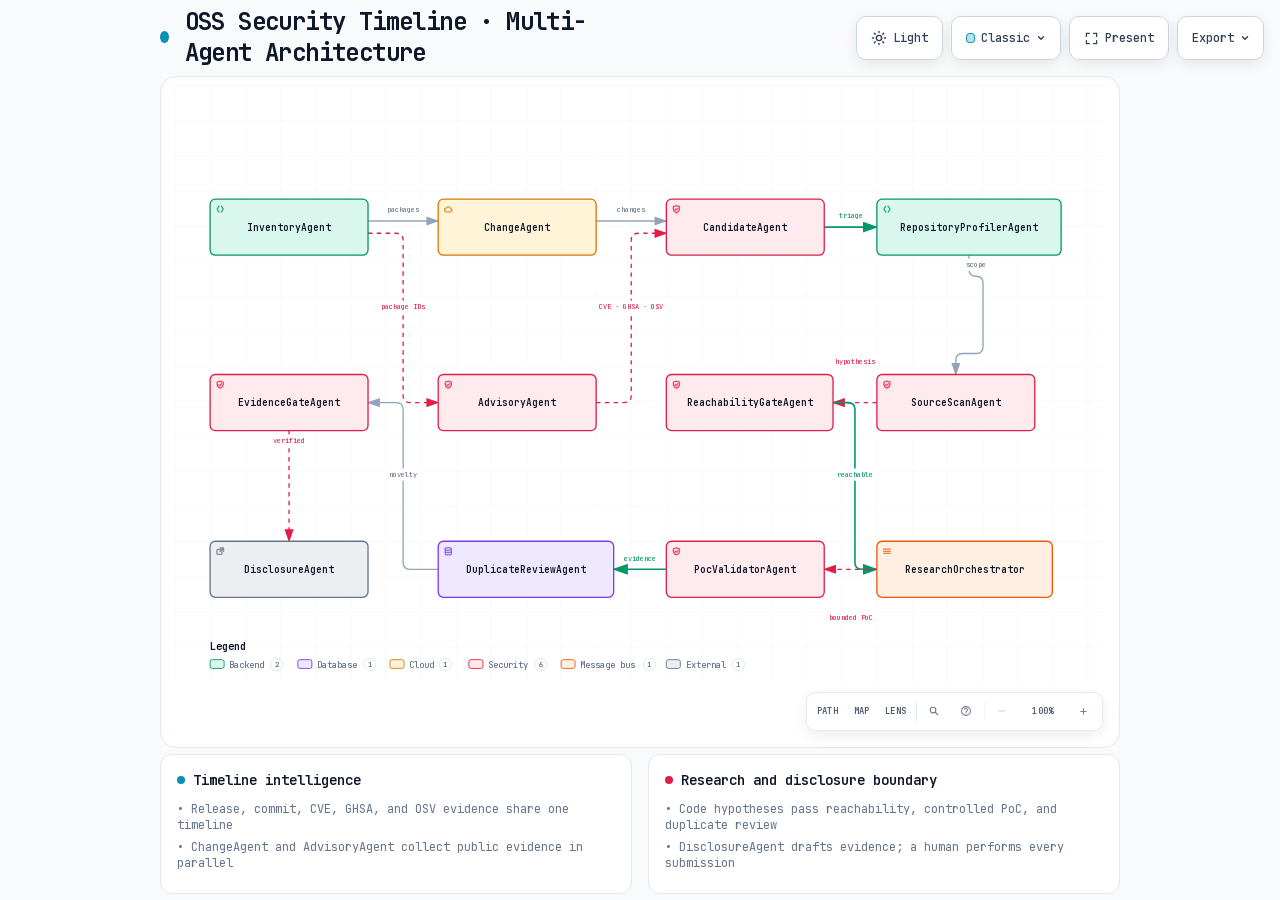
==== commit 5268e310: "improve agent architecture readability" ====
--- a/site/agent-architecture.html
+++ b/site/agent-architecture.html
@@ -4,7 +4,7 @@
   <meta charset="UTF-8">
   <meta name="viewport" content="width=device-width, initial-scale=1.0">
   <meta name="generator" content="archify 2.17.0-dev.1">
-  <title>OSS Security Timeline 멀티에이전트 구성 Diagram</title>
+  <title>OSS Security Timeline · Multi-Agent Architecture Diagram</title>
   <script>
     // Resolve the theme before first paint so light-preference users don't
     // see a dark flash. The toolbar script below re-applies with UI state.
@@ -5081,7 +5081,7 @@
            data-preset-badge-blueprint="BLUEPRINT / REV 01"
            data-preset-badge-editorial="EDITORIAL / FIELD NOTE">
         <div class="pulse-dot"></div>
-        <h1>OSS Security Timeline 멀티에이전트 구성</h1>
+        <h1>OSS Security Timeline · Multi-Agent Architecture</h1>
       </div>
     </div>
 
@@ -5130,8 +5130,8 @@
     <!-- Main Diagram -->
     <div class="diagram-container" data-detail-level="read"
          data-preset-badge-editorial-plate="ARCHIFY / PLATE 04">
-      <svg viewBox="0 0 1320 690" role="img" lang="en" aria-labelledby="archify-diagram-title archify-diagram-description" data-preset="classic" data-quality-profile="showcase">
-        <title id="archify-diagram-title">OSS Security Timeline 멀티에이전트 구성</title>
+      <svg viewBox="0 0 1060 680" role="img" lang="en" aria-labelledby="archify-diagram-title archify-diagram-description" data-preset="classic" data-quality-profile="showcase">
+        <title id="archify-diagram-title">OSS Security Timeline · Multi-Agent Architecture</title>
         <desc id="archify-diagram-description">An architecture diagram generated by Archify.</desc>
         <!-- Definitions -->
         <defs>
@@ -5156,243 +5156,233 @@
         <rect width="100%" height="100%" fill="url(#grid)" />
 
         <!-- Boundaries (behind everything) -->
-        <rect data-graph-role="structural-frame" data-composition-frame-kind="region" data-composition-frame-id="0" data-composition-frame-label="코드 의미 분석" x="672" y="126" width="630" height="102" rx="12" class="c-region" stroke-width="1"/>
-
-        <rect data-graph-role="structural-frame" data-composition-frame-kind="security-group" data-composition-frame-id="1" data-composition-frame-label="격리 검증 · 근거 판정 · 제보 초안" x="457" y="326" width="845" height="232" rx="8" class="c-security-group" stroke-width="1"/>
+
 
         <!-- Connection paths (before components for correct z-order) -->
-        <path data-edge-from="inventory" data-edge-to="change" data-edge-label="인벤토리" data-edge-key="0" data-edge-id="inventory_change" data-composition-points="195,172;260,172" d="M 195 172 L 260 172" class="a-default" stroke-width="1.5" marker-end="url(#arrowhead)"/>
-        <path data-edge-from="inventory" data-edge-to="advisory" data-edge-label="패키지 좌표" data-edge-key="1" data-edge-id="inventory_advisory" data-composition-points="195,186;227.5,186;227.5,379;260,379" d="M 195 186 L 219.5 186 Q 227.5 186 227.5 194 L 227.5 371 Q 227.5 379 235.5 379 L 260 379" class="a-security" stroke-width="1.5" marker-end="url(#arrowhead-security)"/>
-        <path data-edge-from="change" data-edge-to="candidate" data-edge-label="변경 이력" data-edge-key="2" data-edge-id="change_candidate" data-composition-points="410,172;475,172" d="M 410 172 L 475 172" class="a-default" stroke-width="1.5" marker-end="url(#arrowhead)"/>
-        <path data-edge-from="advisory" data-edge-to="candidate" data-edge-label="CVE · GHSA · OSV" data-edge-key="3" data-edge-id="advisory_candidate" data-composition-points="410,379;442.5,379;442.5,186;475,186" d="M 410 379 L 434.5 379 Q 442.5 379 442.5 371 L 442.5 194 Q 442.5 186 450.5 186 L 475 186" class="a-security" stroke-width="1.5" marker-end="url(#arrowhead-security)"/>
-        <path data-edge-from="candidate" data-edge-to="profiler" data-edge-label="후보" data-edge-key="4" data-edge-id="candidate_profiler" data-composition-points="625,179;690,179" d="M 625 179 L 690 179" class="a-emphasis" stroke-width="1.8" marker-end="url(#arrowhead-emphasis)"/>
-        <path data-edge-from="profiler" data-edge-to="source_scan" data-edge-label="범위" data-edge-key="5" data-edge-id="profiler_scan" data-composition-points="864,179;905,179" d="M 864 179 L 905 179" class="a-default" stroke-width="1.5" marker-end="url(#arrowhead)"/>
-        <path data-edge-from="source_scan" data-edge-to="reachability" data-edge-label="가설" data-edge-key="6" data-edge-id="scan_reachability" data-composition-points="1055,179;1110,179" d="M 1055 179 L 1110 179" class="a-security" stroke-width="1.5" marker-end="url(#arrowhead-security)"/>
-        <path data-edge-from="reachability" data-edge-to="orchestrator" data-edge-label="도달성" data-edge-key="7" data-edge-id="reachability_orchestrator" data-composition-points="1197,208;1197,350" d="M 1197 208 L 1197 350" class="a-emphasis" stroke-width="1.8" marker-end="url(#arrowhead-emphasis)"/>
-        <path data-edge-from="orchestrator" data-edge-to="poc_validator" data-edge-label="제한된 PoC" data-edge-key="8" data-edge-id="orchestrator_poc" data-composition-points="1197,408;1197,432;1213,432;1213,456;1190,456;1190,480" d="M 1197 408 L 1197 424 Q 1197 432 1205 432 L 1205 432 Q 1213 432 1213 440 L 1213 448 Q 1213 456 1205 456 L 1198 456 Q 1190 456 1190 464 L 1190 480" class="a-security" stroke-width="1.5" marker-end="url(#arrowhead-security)"/>
-        <path data-edge-from="poc_validator" data-edge-to="duplicate_review" data-edge-label="재현" data-edge-key="9" data-edge-id="poc_duplicate" data-composition-points="1110,509;1079,509" d="M 1110 509 L 1079 509" class="a-emphasis" stroke-width="1.8" marker-end="url(#arrowhead-emphasis)"/>
-        <path data-edge-from="duplicate_review" data-edge-to="evidence_gate" data-edge-label="신규성" data-edge-key="10" data-edge-id="duplicate_evidence" data-composition-points="905,509;850,509" d="M 905 509 L 850 509" class="a-default" stroke-width="1.5" marker-end="url(#arrowhead)"/>
-        <path data-edge-from="evidence_gate" data-edge-to="disclosure" data-edge-label="검증 성공" data-edge-key="11" data-edge-id="evidence_disclosure" data-composition-points="690,509;625,509" d="M 690 509 L 625 509" class="a-security" stroke-width="1.5" marker-end="url(#arrowhead-security)"/>
+        <path data-edge-from="inventory" data-edge-to="change" data-edge-label="packages" data-edge-key="0" data-edge-id="inventory_change" data-composition-points="220,155;300,155" d="M 220 155 L 300 155" class="a-default" stroke-width="1.5" marker-end="url(#arrowhead)"/>
+        <path data-edge-from="inventory" data-edge-to="advisory" data-edge-label="package IDs" data-edge-key="1" data-edge-id="inventory_advisory" data-composition-points="220,169;260,169;260,362;300,362" d="M 220 169 L 252 169 Q 260 169 260 177 L 260 354 Q 260 362 268 362 L 300 362" class="a-security" stroke-width="1.5" marker-end="url(#arrowhead-security)"/>
+        <path data-edge-from="change" data-edge-to="candidate" data-edge-label="changes" data-edge-key="2" data-edge-id="change_candidate" data-composition-points="480,155;560,155" d="M 480 155 L 560 155" class="a-default" stroke-width="1.5" marker-end="url(#arrowhead)"/>
+        <path data-edge-from="advisory" data-edge-to="candidate" data-edge-label="CVE · GHSA · OSV" data-edge-key="3" data-edge-id="advisory_candidate" data-composition-points="480,362;520,362;520,169;560,169" d="M 480 362 L 512 362 Q 520 362 520 354 L 520 177 Q 520 169 528 169 L 560 169" class="a-security" stroke-width="1.5" marker-end="url(#arrowhead-security)"/>
+        <path data-edge-from="candidate" data-edge-to="profiler" data-edge-label="triage" data-edge-key="4" data-edge-id="candidate_profiler" data-composition-points="740,162;800,162" d="M 740 162 L 800 162" class="a-emphasis" stroke-width="1.8" marker-end="url(#arrowhead-emphasis)"/>
+        <path data-edge-from="profiler" data-edge-to="source_scan" data-edge-label="scope" data-edge-key="5" data-edge-id="profiler_scan" data-composition-points="905,194;905,218;921,218;921,306;890,306;890,330" d="M 905 194 L 905 210 Q 905 218 913 218 L 913 218 Q 921 218 921 226 L 921 298 Q 921 306 913 306 L 898 306 Q 890 306 890 314 L 890 330" class="a-default" stroke-width="1.5" marker-end="url(#arrowhead)"/>
+        <path data-edge-from="source_scan" data-edge-to="reachability" data-edge-label="hypothesis" data-edge-key="6" data-edge-id="scan_reachability" data-composition-points="800,362;750,362" d="M 800 362 L 750 362" class="a-security" stroke-width="1.5" marker-end="url(#arrowhead-security)"/>
+        <path data-edge-from="reachability" data-edge-to="orchestrator" data-edge-label="reachable" data-edge-key="7" data-edge-id="reachability_orchestrator" data-composition-points="750,362;775,362;775,552;800,552" d="M 750 362 L 767 362 Q 775 362 775 370 L 775 544 Q 775 552 783 552 L 800 552" class="a-emphasis" stroke-width="1.8" marker-end="url(#arrowhead-emphasis)"/>
+        <path data-edge-from="orchestrator" data-edge-to="poc_validator" data-edge-label="bounded PoC" data-edge-key="8" data-edge-id="orchestrator_poc" data-composition-points="800,552;740,552" d="M 800 552 L 740 552" class="a-security" stroke-width="1.5" marker-end="url(#arrowhead-security)"/>
+        <path data-edge-from="poc_validator" data-edge-to="duplicate_review" data-edge-label="evidence" data-edge-key="9" data-edge-id="poc_duplicate" data-composition-points="560,552;500,552" d="M 560 552 L 500 552" class="a-emphasis" stroke-width="1.8" marker-end="url(#arrowhead-emphasis)"/>
+        <path data-edge-from="duplicate_review" data-edge-to="evidence_gate" data-edge-label="novelty" data-edge-key="10" data-edge-id="duplicate_evidence" data-composition-points="300,552;260,552;260,362;220,362" d="M 300 552 L 268 552 Q 260 552 260 544 L 260 370 Q 260 362 252 362 L 220 362" class="a-default" stroke-width="1.5" marker-end="url(#arrowhead)"/>
+        <path data-edge-from="evidence_gate" data-edge-to="disclosure" data-edge-label="verified" data-edge-key="11" data-edge-id="evidence_disclosure" data-composition-points="130,394;130,520" d="M 130 394 L 130 520" class="a-security" stroke-width="1.5" marker-end="url(#arrowhead-security)"/>
 
         <!-- Components -->
         <g id="node-inventory" data-node-id="inventory" data-node-label="InventoryAgent" tabindex="0" role="button" aria-label="Focus InventoryAgent, Architecture component" aria-pressed="false" data-node-kind="backend" data-node-context="Architecture component">
           <title>InventoryAgent · Architecture component</title>
-          <rect x="45" y="150" width="150" height="58" rx="6" class="c-mask"/>
-          <rect x="45" y="150" width="150" height="58" rx="6" class="c-backend" stroke-width="1.5"/>
-          <g aria-hidden="true" data-semantic-sigil="backend" class="semantic-sigil s-backend" transform="translate(51 156) scale(0.6875)">
+          <rect x="40" y="130" width="180" height="64" rx="6" class="c-mask"/>
+          <rect x="40" y="130" width="180" height="64" rx="6" class="c-backend" stroke-width="1.5"/>
+          <g aria-hidden="true" data-semantic-sigil="backend" class="semantic-sigil s-backend" transform="translate(46 136) scale(0.6875)">
             <path d="M6 3 3 8l3 5M10 3l3 5-3 5"/>
           </g>
-          <text data-node-label="" x="120" y="183" class="t-primary" font-size="11" font-weight="600" text-anchor="middle">InventoryAgent</text>
+          <text data-node-label="" x="130" y="166" class="t-primary" font-size="11" font-weight="600" text-anchor="middle">InventoryAgent</text>
         </g>
 
         <g id="node-change" data-node-id="change" data-node-label="ChangeAgent" tabindex="0" role="button" aria-label="Focus ChangeAgent, Architecture component" aria-pressed="false" data-node-kind="cloud" data-node-context="Architecture component">
           <title>ChangeAgent · Architecture component</title>
-          <rect x="260" y="150" width="150" height="58" rx="6" class="c-mask"/>
-          <rect x="260" y="150" width="150" height="58" rx="6" class="c-cloud" stroke-width="1.5"/>
-          <g aria-hidden="true" data-semantic-sigil="cloud" class="semantic-sigil s-cloud" transform="translate(266 156) scale(0.6875)">
+          <rect x="300" y="130" width="180" height="64" rx="6" class="c-mask"/>
+          <rect x="300" y="130" width="180" height="64" rx="6" class="c-cloud" stroke-width="1.5"/>
+          <g aria-hidden="true" data-semantic-sigil="cloud" class="semantic-sigil s-cloud" transform="translate(306 136) scale(0.6875)">
             <path d="M4.3 12.5h7.3a2.4 2.4 0 0 0 .2-4.8 4 4 0 0 0-7.5-1.3A3.1 3.1 0 0 0 4.3 12.5Z"/>
           </g>
-          <text data-node-label="" x="335" y="183" class="t-primary" font-size="11" font-weight="600" text-anchor="middle">ChangeAgent</text>
+          <text data-node-label="" x="390" y="166" class="t-primary" font-size="11" font-weight="600" text-anchor="middle">ChangeAgent</text>
         </g>
 
         <g id="node-candidate" data-node-id="candidate" data-node-label="CandidateAgent" tabindex="0" role="button" aria-label="Focus CandidateAgent, Architecture component" aria-pressed="false" data-node-kind="security" data-node-context="Architecture component">
           <title>CandidateAgent · Architecture component</title>
-          <rect x="475" y="150" width="150" height="58" rx="6" class="c-mask"/>
-          <rect x="475" y="150" width="150" height="58" rx="6" class="c-security" stroke-width="1.5"/>
-          <g aria-hidden="true" data-semantic-sigil="security" class="semantic-sigil s-security" transform="translate(481 156) scale(0.6875)">
+          <rect x="560" y="130" width="180" height="64" rx="6" class="c-mask"/>
+          <rect x="560" y="130" width="180" height="64" rx="6" class="c-security" stroke-width="1.5"/>
+          <g aria-hidden="true" data-semantic-sigil="security" class="semantic-sigil s-security" transform="translate(566 136) scale(0.6875)">
             <path d="M8 2.2 13 4v3.5c0 3.1-1.8 5.4-5 6.5-3.2-1.1-5-3.4-5-6.5V4Z"/>
             <path d="m5.8 8 1.5 1.5 3-3"/>
           </g>
-          <text data-node-label="" x="550" y="183" class="t-primary" font-size="11" font-weight="600" text-anchor="middle">CandidateAgent</text>
+          <text data-node-label="" x="650" y="166" class="t-primary" font-size="11" font-weight="600" text-anchor="middle">CandidateAgent</text>
         </g>
 
-        <g id="node-profiler" data-node-id="profiler" data-node-label="RepositoryProfilerAgent" tabindex="0" role="button" aria-label="Focus RepositoryProfilerAgent, 코드 의미 분석" aria-pressed="false" data-node-kind="backend" data-node-context="코드 의미 분석">
-          <title>RepositoryProfilerAgent · 코드 의미 분석</title>
-          <rect x="690" y="150" width="174" height="58" rx="6" class="c-mask"/>
-          <rect x="690" y="150" width="174" height="58" rx="6" class="c-backend" stroke-width="1.5"/>
-          <g aria-hidden="true" data-semantic-sigil="backend" class="semantic-sigil s-backend" transform="translate(696 156) scale(0.6875)">
+        <g id="node-profiler" data-node-id="profiler" data-node-label="RepositoryProfilerAgent" tabindex="0" role="button" aria-label="Focus RepositoryProfilerAgent, Architecture component" aria-pressed="false" data-node-kind="backend" data-node-context="Architecture component">
+          <title>RepositoryProfilerAgent · Architecture component</title>
+          <rect x="800" y="130" width="210" height="64" rx="6" class="c-mask"/>
+          <rect x="800" y="130" width="210" height="64" rx="6" class="c-backend" stroke-width="1.5"/>
+          <g aria-hidden="true" data-semantic-sigil="backend" class="semantic-sigil s-backend" transform="translate(806 136) scale(0.6875)">
             <path d="M6 3 3 8l3 5M10 3l3 5-3 5"/>
           </g>
-          <text data-node-label="" x="777" y="183" class="t-primary" font-size="11" font-weight="600" text-anchor="middle">RepositoryProfilerAgent</text>
+          <text data-node-label="" x="905" y="166" class="t-primary" font-size="11" font-weight="600" text-anchor="middle">RepositoryProfilerAgent</text>
         </g>
 
-        <g id="node-source_scan" data-node-id="source_scan" data-node-label="SourceScanAgent" tabindex="0" role="button" aria-label="Focus SourceScanAgent, 코드 의미 분석" aria-pressed="false" data-node-kind="security" data-node-context="코드 의미 분석">
-          <title>SourceScanAgent · 코드 의미 분석</title>
-          <rect x="905" y="150" width="150" height="58" rx="6" class="c-mask"/>
-          <rect x="905" y="150" width="150" height="58" rx="6" class="c-security" stroke-width="1.5"/>
-          <g aria-hidden="true" data-semantic-sigil="security" class="semantic-sigil s-security" transform="translate(911 156) scale(0.6875)">
+        <g id="node-evidence_gate" data-node-id="evidence_gate" data-node-label="EvidenceGateAgent" tabindex="0" role="button" aria-label="Focus EvidenceGateAgent, Architecture component" aria-pressed="false" data-node-kind="security" data-node-context="Architecture component">
+          <title>EvidenceGateAgent · Architecture component</title>
+          <rect x="40" y="330" width="180" height="64" rx="6" class="c-mask"/>
+          <rect x="40" y="330" width="180" height="64" rx="6" class="c-security" stroke-width="1.5"/>
+          <g aria-hidden="true" data-semantic-sigil="security" class="semantic-sigil s-security" transform="translate(46 336) scale(0.6875)">
             <path d="M8 2.2 13 4v3.5c0 3.1-1.8 5.4-5 6.5-3.2-1.1-5-3.4-5-6.5V4Z"/>
             <path d="m5.8 8 1.5 1.5 3-3"/>
           </g>
-          <text data-node-label="" x="980" y="183" class="t-primary" font-size="11" font-weight="600" text-anchor="middle">SourceScanAgent</text>
+          <text data-node-label="" x="130" y="366" class="t-primary" font-size="11" font-weight="600" text-anchor="middle">EvidenceGateAgent</text>
         </g>
 
-        <g id="node-reachability" data-node-id="reachability" data-node-label="ReachabilityGateAgent" tabindex="0" role="button" aria-label="Focus ReachabilityGateAgent, 코드 의미 분석" aria-pressed="false" data-node-kind="security" data-node-context="코드 의미 분석">
-          <title>ReachabilityGateAgent · 코드 의미 분석</title>
-          <rect x="1110" y="150" width="174" height="58" rx="6" class="c-mask"/>
-          <rect x="1110" y="150" width="174" height="58" rx="6" class="c-security" stroke-width="1.5"/>
-          <g aria-hidden="true" data-semantic-sigil="security" class="semantic-sigil s-security" transform="translate(1116 156) scale(0.6875)">
+        <g id="node-advisory" data-node-id="advisory" data-node-label="AdvisoryAgent" tabindex="0" role="button" aria-label="Focus AdvisoryAgent, Architecture component" aria-pressed="false" data-node-kind="security" data-node-context="Architecture component">
+          <title>AdvisoryAgent · Architecture component</title>
+          <rect x="300" y="330" width="180" height="64" rx="6" class="c-mask"/>
+          <rect x="300" y="330" width="180" height="64" rx="6" class="c-security" stroke-width="1.5"/>
+          <g aria-hidden="true" data-semantic-sigil="security" class="semantic-sigil s-security" transform="translate(306 336) scale(0.6875)">
             <path d="M8 2.2 13 4v3.5c0 3.1-1.8 5.4-5 6.5-3.2-1.1-5-3.4-5-6.5V4Z"/>
             <path d="m5.8 8 1.5 1.5 3-3"/>
           </g>
-          <text data-node-label="" x="1197" y="183" class="t-primary" font-size="11" font-weight="600" text-anchor="middle">ReachabilityGateAgent</text>
+          <text data-node-label="" x="390" y="366" class="t-primary" font-size="11" font-weight="600" text-anchor="middle">AdvisoryAgent</text>
         </g>
 
-        <g id="node-advisory" data-node-id="advisory" data-node-label="AdvisoryAgent" tabindex="0" role="button" aria-label="Focus AdvisoryAgent, Architecture component" aria-pressed="false" data-node-kind="security" data-node-context="Architecture component">
-          <title>AdvisoryAgent · Architecture component</title>
-          <rect x="260" y="350" width="150" height="58" rx="6" class="c-mask"/>
-          <rect x="260" y="350" width="150" height="58" rx="6" class="c-security" stroke-width="1.5"/>
-          <g aria-hidden="true" data-semantic-sigil="security" class="semantic-sigil s-security" transform="translate(266 356) scale(0.6875)">
+        <g id="node-reachability" data-node-id="reachability" data-node-label="ReachabilityGateAgent" tabindex="0" role="button" aria-label="Focus ReachabilityGateAgent, Architecture component" aria-pressed="false" data-node-kind="security" data-node-context="Architecture component">
+          <title>ReachabilityGateAgent · Architecture component</title>
+          <rect x="560" y="330" width="190" height="64" rx="6" class="c-mask"/>
+          <rect x="560" y="330" width="190" height="64" rx="6" class="c-security" stroke-width="1.5"/>
+          <g aria-hidden="true" data-semantic-sigil="security" class="semantic-sigil s-security" transform="translate(566 336) scale(0.6875)">
             <path d="M8 2.2 13 4v3.5c0 3.1-1.8 5.4-5 6.5-3.2-1.1-5-3.4-5-6.5V4Z"/>
             <path d="m5.8 8 1.5 1.5 3-3"/>
           </g>
-          <text data-node-label="" x="335" y="383" class="t-primary" font-size="11" font-weight="600" text-anchor="middle">AdvisoryAgent</text>
+          <text data-node-label="" x="655" y="366" class="t-primary" font-size="11" font-weight="600" text-anchor="middle">ReachabilityGateAgent</text>
         </g>
 
-        <g id="node-disclosure" data-node-id="disclosure" data-node-label="DisclosureAgent" tabindex="0" role="button" aria-label="Focus DisclosureAgent, 격리 검증 · 근거 판정 · 제보 초안" aria-pressed="false" data-node-kind="external" data-node-context="격리 검증 · 근거 판정 · 제보 초안">
-          <title>DisclosureAgent · 격리 검증 · 근거 판정 · 제보 초안</title>
-          <rect x="475" y="480" width="150" height="58" rx="6" class="c-mask"/>
-          <rect x="475" y="480" width="150" height="58" rx="6" class="c-external" stroke-width="1.5"/>
-          <g aria-hidden="true" data-semantic-sigil="external" class="semantic-sigil s-external" transform="translate(481 486) scale(0.6875)">
+        <g id="node-source_scan" data-node-id="source_scan" data-node-label="SourceScanAgent" tabindex="0" role="button" aria-label="Focus SourceScanAgent, Architecture component" aria-pressed="false" data-node-kind="security" data-node-context="Architecture component">
+          <title>SourceScanAgent · Architecture component</title>
+          <rect x="800" y="330" width="180" height="64" rx="6" class="c-mask"/>
+          <rect x="800" y="330" width="180" height="64" rx="6" class="c-security" stroke-width="1.5"/>
+          <g aria-hidden="true" data-semantic-sigil="security" class="semantic-sigil s-security" transform="translate(806 336) scale(0.6875)">
+            <path d="M8 2.2 13 4v3.5c0 3.1-1.8 5.4-5 6.5-3.2-1.1-5-3.4-5-6.5V4Z"/>
+            <path d="m5.8 8 1.5 1.5 3-3"/>
+          </g>
+          <text data-node-label="" x="890" y="366" class="t-primary" font-size="11" font-weight="600" text-anchor="middle">SourceScanAgent</text>
+        </g>
+
+        <g id="node-disclosure" data-node-id="disclosure" data-node-label="DisclosureAgent" tabindex="0" role="button" aria-label="Focus DisclosureAgent, Architecture component" aria-pressed="false" data-node-kind="external" data-node-context="Architecture component">
+          <title>DisclosureAgent · Architecture component</title>
+          <rect x="40" y="520" width="180" height="64" rx="6" class="c-mask"/>
+          <rect x="40" y="520" width="180" height="64" rx="6" class="c-external" stroke-width="1.5"/>
+          <g aria-hidden="true" data-semantic-sigil="external" class="semantic-sigil s-external" transform="translate(46 526) scale(0.6875)">
             <rect x="2.5" y="5" width="8.5" height="8" rx="1.5"/>
             <path d="M8 2.5h5.5V8M13.5 2.5 7.5 8.5"/>
           </g>
-          <text data-node-label="" x="550" y="513" class="t-primary" font-size="11" font-weight="600" text-anchor="middle">DisclosureAgent</text>
+          <text data-node-label="" x="130" y="556" class="t-primary" font-size="11" font-weight="600" text-anchor="middle">DisclosureAgent</text>
         </g>
 
-        <g id="node-evidence_gate" data-node-id="evidence_gate" data-node-label="EvidenceGateAgent" tabindex="0" role="button" aria-label="Focus EvidenceGateAgent, 격리 검증 · 근거 판정 · 제보 초안" aria-pressed="false" data-node-kind="security" data-node-context="격리 검증 · 근거 판정 · 제보 초안">
-          <title>EvidenceGateAgent · 격리 검증 · 근거 판정 · 제보 초안</title>
-          <rect x="690" y="480" width="160" height="58" rx="6" class="c-mask"/>
-          <rect x="690" y="480" width="160" height="58" rx="6" class="c-security" stroke-width="1.5"/>
-          <g aria-hidden="true" data-semantic-sigil="security" class="semantic-sigil s-security" transform="translate(696 486) scale(0.6875)">
+        <g id="node-duplicate_review" data-node-id="duplicate_review" data-node-label="DuplicateReviewAgent" tabindex="0" role="button" aria-label="Focus DuplicateReviewAgent, Architecture component" aria-pressed="false" data-node-kind="database" data-node-context="Architecture component">
+          <title>DuplicateReviewAgent · Architecture component</title>
+          <rect x="300" y="520" width="200" height="64" rx="6" class="c-mask"/>
+          <rect x="300" y="520" width="200" height="64" rx="6" class="c-database" stroke-width="1.5"/>
+          <g aria-hidden="true" data-semantic-sigil="database" class="semantic-sigil s-database" transform="translate(306 526) scale(0.6875)">
+            <ellipse cx="8" cy="4" rx="5" ry="2"/>
+            <path d="M3 4v8c0 1.1 2.2 2 5 2s5-.9 5-2V4M3 8c0 1.1 2.2 2 5 2s5-.9 5-2"/>
+          </g>
+          <text data-node-label="" x="400" y="556" class="t-primary" font-size="11" font-weight="600" text-anchor="middle">DuplicateReviewAgent</text>
+        </g>
+
+        <g id="node-poc_validator" data-node-id="poc_validator" data-node-label="PocValidatorAgent" tabindex="0" role="button" aria-label="Focus PocValidatorAgent, Architecture component" aria-pressed="false" data-node-kind="security" data-node-context="Architecture component">
+          <title>PocValidatorAgent · Architecture component</title>
+          <rect x="560" y="520" width="180" height="64" rx="6" class="c-mask"/>
+          <rect x="560" y="520" width="180" height="64" rx="6" class="c-security" stroke-width="1.5"/>
+          <g aria-hidden="true" data-semantic-sigil="security" class="semantic-sigil s-security" transform="translate(566 526) scale(0.6875)">
             <path d="M8 2.2 13 4v3.5c0 3.1-1.8 5.4-5 6.5-3.2-1.1-5-3.4-5-6.5V4Z"/>
             <path d="m5.8 8 1.5 1.5 3-3"/>
           </g>
-          <text data-node-label="" x="770" y="513" class="t-primary" font-size="11" font-weight="600" text-anchor="middle">EvidenceGateAgent</text>
+          <text data-node-label="" x="650" y="556" class="t-primary" font-size="11" font-weight="600" text-anchor="middle">PocValidatorAgent</text>
         </g>
 
-        <g id="node-duplicate_review" data-node-id="duplicate_review" data-node-label="DuplicateReviewAgent" tabindex="0" role="button" aria-label="Focus DuplicateReviewAgent, 격리 검증 · 근거 판정 · 제보 초안" aria-pressed="false" data-node-kind="database" data-node-context="격리 검증 · 근거 판정 · 제보 초안">
-          <title>DuplicateReviewAgent · 격리 검증 · 근거 판정 · 제보 초안</title>
-          <rect x="905" y="480" width="174" height="58" rx="6" class="c-mask"/>
-          <rect x="905" y="480" width="174" height="58" rx="6" class="c-database" stroke-width="1.5"/>
-          <g aria-hidden="true" data-semantic-sigil="database" class="semantic-sigil s-database" transform="translate(911 486) scale(0.6875)">
-            <ellipse cx="8" cy="4" rx="5" ry="2"/>
-            <path d="M3 4v8c0 1.1 2.2 2 5 2s5-.9 5-2V4M3 8c0 1.1 2.2 2 5 2s5-.9 5-2"/>
-          </g>
-          <text data-node-label="" x="992" y="513" class="t-primary" font-size="11" font-weight="600" text-anchor="middle">DuplicateReviewAgent</text>
-        </g>
-
-        <g id="node-poc_validator" data-node-id="poc_validator" data-node-label="PocValidatorAgent" tabindex="0" role="button" aria-label="Focus PocValidatorAgent, 격리 검증 · 근거 판정 · 제보 초안" aria-pressed="false" data-node-kind="security" data-node-context="격리 검증 · 근거 판정 · 제보 초안">
-          <title>PocValidatorAgent · 격리 검증 · 근거 판정 · 제보 초안</title>
-          <rect x="1110" y="480" width="160" height="58" rx="6" class="c-mask"/>
-          <rect x="1110" y="480" width="160" height="58" rx="6" class="c-security" stroke-width="1.5"/>
-          <g aria-hidden="true" data-semantic-sigil="security" class="semantic-sigil s-security" transform="translate(1116 486) scale(0.6875)">
-            <path d="M8 2.2 13 4v3.5c0 3.1-1.8 5.4-5 6.5-3.2-1.1-5-3.4-5-6.5V4Z"/>
-            <path d="m5.8 8 1.5 1.5 3-3"/>
-          </g>
-          <text data-node-label="" x="1190" y="513" class="t-primary" font-size="11" font-weight="600" text-anchor="middle">PocValidatorAgent</text>
-        </g>
-
-        <g id="node-orchestrator" data-node-id="orchestrator" data-node-label="ResearchOrchestrator" tabindex="0" role="button" aria-label="Focus ResearchOrchestrator, 격리 검증 · 근거 판정 · 제보 초안" aria-pressed="false" data-node-kind="messagebus" data-node-context="격리 검증 · 근거 판정 · 제보 초안">
-          <title>ResearchOrchestrator · 격리 검증 · 근거 판정 · 제보 초안</title>
-          <rect x="1110" y="350" width="174" height="58" rx="6" class="c-mask"/>
-          <rect x="1110" y="350" width="174" height="58" rx="6" class="c-messagebus" stroke-width="1.5"/>
-          <g aria-hidden="true" data-semantic-sigil="messagebus" class="semantic-sigil s-messagebus" transform="translate(1116 356) scale(0.6875)">
+        <g id="node-orchestrator" data-node-id="orchestrator" data-node-label="ResearchOrchestrator" tabindex="0" role="button" aria-label="Focus ResearchOrchestrator, Architecture component" aria-pressed="false" data-node-kind="messagebus" data-node-context="Architecture component">
+          <title>ResearchOrchestrator · Architecture component</title>
+          <rect x="800" y="520" width="200" height="64" rx="6" class="c-mask"/>
+          <rect x="800" y="520" width="200" height="64" rx="6" class="c-messagebus" stroke-width="1.5"/>
+          <g aria-hidden="true" data-semantic-sigil="messagebus" class="semantic-sigil s-messagebus" transform="translate(806 526) scale(0.6875)">
             <path d="M2.5 4.5h11M2.5 8h11M2.5 11.5h11"/>
             <circle cx="5" cy="4.5" r="1" class="sigil-fill"/>
             <circle cx="10.5" cy="8" r="1" class="sigil-fill"/>
             <circle cx="7" cy="11.5" r="1" class="sigil-fill"/>
           </g>
-          <text data-node-label="" x="1197" y="383" class="t-primary" font-size="11" font-weight="600" text-anchor="middle">ResearchOrchestrator</text>
+          <text data-node-label="" x="900" y="556" class="t-primary" font-size="11" font-weight="600" text-anchor="middle">ResearchOrchestrator</text>
         </g>
 
         <!-- Connection labels -->
-        <g data-detail="context" data-edge-from="inventory" data-edge-to="change" data-edge-label="인벤토리" data-edge-key="0" data-edge-id="inventory_change">
-          <rect x="203.3" y="152" width="48.4" height="14" rx="3" class="c-mask"/>
-          <text x="227.5" y="162" class="t-muted" font-size="8" text-anchor="middle">인벤토리</text>
+        <g data-detail="context" data-edge-from="inventory" data-edge-to="change" data-edge-label="packages" data-edge-key="0" data-edge-id="inventory_change">
+          <rect x="235.8" y="135" width="48.4" height="14" rx="3" class="c-mask"/>
+          <text x="260" y="145" class="t-muted" font-size="8" text-anchor="middle">packages</text>
         </g>
-        <g data-detail="context" data-edge-from="inventory" data-edge-to="advisory" data-edge-label="패키지 좌표" data-edge-key="1" data-edge-id="inventory_advisory">
-          <rect x="196.1" y="262.5" width="62.8" height="14" rx="3" class="c-mask"/>
-          <text x="227.5" y="272.5" class="t-security" font-size="8" text-anchor="middle">패키지 좌표</text>
+        <g data-detail="context" data-edge-from="inventory" data-edge-to="advisory" data-edge-label="package IDs" data-edge-key="1" data-edge-id="inventory_advisory">
+          <rect x="228.6" y="245.5" width="62.8" height="14" rx="3" class="c-mask"/>
+          <text x="260" y="255.5" class="t-security" font-size="8" text-anchor="middle">package IDs</text>
         </g>
-        <g data-detail="context" data-edge-from="change" data-edge-to="candidate" data-edge-label="변경 이력" data-edge-key="2" data-edge-id="change_candidate">
-          <rect x="415.9" y="152" width="53.199999999999996" height="14" rx="3" class="c-mask"/>
-          <text x="442.5" y="162" class="t-muted" font-size="8" text-anchor="middle">변경 이력</text>
+        <g data-detail="context" data-edge-from="change" data-edge-to="candidate" data-edge-label="changes" data-edge-key="2" data-edge-id="change_candidate">
+          <rect x="498.2" y="135" width="43.6" height="14" rx="3" class="c-mask"/>
+          <text x="520" y="145" class="t-muted" font-size="8" text-anchor="middle">changes</text>
         </g>
         <g data-detail="context" data-edge-from="advisory" data-edge-to="candidate" data-edge-label="CVE · GHSA · OSV" data-edge-key="3" data-edge-id="advisory_candidate">
-          <rect x="399.1" y="262.5" width="86.8" height="14" rx="3" class="c-mask"/>
-          <text x="442.5" y="272.5" class="t-security" font-size="8" text-anchor="middle">CVE · GHSA · OSV</text>
+          <rect x="476.6" y="245.5" width="86.8" height="14" rx="3" class="c-mask"/>
+          <text x="520" y="255.5" class="t-security" font-size="8" text-anchor="middle">CVE · GHSA · OSV</text>
         </g>
-        <g data-detail="context" data-edge-from="candidate" data-edge-to="profiler" data-edge-label="후보" data-edge-key="4" data-edge-id="candidate_profiler">
-          <rect x="642.5" y="159" width="30" height="14" rx="3" class="c-mask"/>
-          <text x="657.5" y="169" class="t-backend" font-size="8" text-anchor="middle">후보</text>
+        <g data-detail="context" data-edge-from="candidate" data-edge-to="profiler" data-edge-label="triage" data-edge-key="4" data-edge-id="candidate_profiler">
+          <rect x="750.6" y="142" width="38.8" height="14" rx="3" class="c-mask"/>
+          <text x="770" y="152" class="t-backend" font-size="8" text-anchor="middle">triage</text>
         </g>
-        <g data-detail="context" data-edge-from="profiler" data-edge-to="source_scan" data-edge-label="범위" data-edge-key="5" data-edge-id="profiler_scan">
-          <rect x="869.5" y="159" width="30" height="14" rx="3" class="c-mask"/>
-          <text x="884.5" y="169" class="t-muted" font-size="8" text-anchor="middle">범위</text>
+        <g data-detail="context" data-edge-from="profiler" data-edge-to="source_scan" data-edge-label="scope" data-edge-key="5" data-edge-id="profiler_scan">
+          <rect x="896" y="198" width="34" height="14" rx="3" class="c-mask"/>
+          <text x="913" y="208" class="t-muted" font-size="8" text-anchor="middle">scope</text>
         </g>
-        <g data-detail="context" data-edge-from="source_scan" data-edge-to="reachability" data-edge-label="가설" data-edge-key="6" data-edge-id="scan_reachability">
-          <rect x="1067.5" y="159" width="30" height="14" rx="3" class="c-mask"/>
-          <text x="1082.5" y="169" class="t-security" font-size="8" text-anchor="middle">가설</text>
+        <g data-detail="context" data-edge-from="source_scan" data-edge-to="reachability" data-edge-label="hypothesis" data-edge-key="6" data-edge-id="scan_reachability">
+          <rect x="746" y="308" width="58" height="14" rx="3" class="c-mask"/>
+          <text x="775" y="318" class="t-security" font-size="8" text-anchor="middle">hypothesis</text>
         </g>
-        <g data-detail="context" data-edge-from="reachability" data-edge-to="orchestrator" data-edge-label="도달성" data-edge-key="7" data-edge-id="reachability_orchestrator">
-          <rect x="1177.6" y="212" width="38.8" height="14" rx="3" class="c-mask"/>
-          <text x="1197" y="222" class="t-backend" font-size="8" text-anchor="middle">도달성</text>
+        <g data-detail="context" data-edge-from="reachability" data-edge-to="orchestrator" data-edge-label="reachable" data-edge-key="7" data-edge-id="reachability_orchestrator">
+          <rect x="748.4" y="437" width="53.199999999999996" height="14" rx="3" class="c-mask"/>
+          <text x="775" y="447" class="t-backend" font-size="8" text-anchor="middle">reachable</text>
         </g>
-        <g data-detail="context" data-edge-from="orchestrator" data-edge-to="poc_validator" data-edge-label="제한된 PoC" data-edge-key="8" data-edge-id="orchestrator_poc">
-          <rect x="1176" y="412" width="58" height="14" rx="3" class="c-mask"/>
-          <text x="1205" y="422" class="t-security" font-size="8" text-anchor="middle">제한된 PoC</text>
+        <g data-detail="context" data-edge-from="orchestrator" data-edge-to="poc_validator" data-edge-label="bounded PoC" data-edge-key="8" data-edge-id="orchestrator_poc">
+          <rect x="738.6" y="600" width="62.8" height="14" rx="3" class="c-mask"/>
+          <text x="770" y="610" class="t-security" font-size="8" text-anchor="middle">bounded PoC</text>
         </g>
-        <g data-detail="context" data-edge-from="poc_validator" data-edge-to="duplicate_review" data-edge-label="재현" data-edge-key="9" data-edge-id="poc_duplicate">
-          <rect x="1079.5" y="489" width="30" height="14" rx="3" class="c-mask"/>
-          <text x="1094.5" y="499" class="t-backend" font-size="8" text-anchor="middle">재현</text>
+        <g data-detail="context" data-edge-from="poc_validator" data-edge-to="duplicate_review" data-edge-label="evidence" data-edge-key="9" data-edge-id="poc_duplicate">
+          <rect x="505.8" y="532" width="48.4" height="14" rx="3" class="c-mask"/>
+          <text x="530" y="542" class="t-backend" font-size="8" text-anchor="middle">evidence</text>
         </g>
-        <g data-detail="context" data-edge-from="duplicate_review" data-edge-to="evidence_gate" data-edge-label="신규성" data-edge-key="10" data-edge-id="duplicate_evidence">
-          <rect x="858.1" y="489" width="38.8" height="14" rx="3" class="c-mask"/>
-          <text x="877.5" y="499" class="t-muted" font-size="8" text-anchor="middle">신규성</text>
+        <g data-detail="context" data-edge-from="duplicate_review" data-edge-to="evidence_gate" data-edge-label="novelty" data-edge-key="10" data-edge-id="duplicate_evidence">
+          <rect x="238.2" y="437" width="43.6" height="14" rx="3" class="c-mask"/>
+          <text x="260" y="447" class="t-muted" font-size="8" text-anchor="middle">novelty</text>
         </g>
-        <g data-detail="context" data-edge-from="evidence_gate" data-edge-to="disclosure" data-edge-label="검증 성공" data-edge-key="11" data-edge-id="evidence_disclosure">
-          <rect x="630.9" y="489" width="53.199999999999996" height="14" rx="3" class="c-mask"/>
-          <text x="657.5" y="499" class="t-security" font-size="8" text-anchor="middle">검증 성공</text>
+        <g data-detail="context" data-edge-from="evidence_gate" data-edge-to="disclosure" data-edge-label="verified" data-edge-key="11" data-edge-id="evidence_disclosure">
+          <rect x="105.8" y="398" width="48.4" height="14" rx="3" class="c-mask"/>
+          <text x="130" y="408" class="t-security" font-size="8" text-anchor="middle">verified</text>
         </g>
 
         <!-- Boundary labels (foreground masks keep routes out of titles) -->
-        <g data-graph-role="structural-frame-label" data-composition-frame-id="0" data-composition-frame-kind="region" data-composition-frame-label="코드 의미 분석">
-          <rect data-graph-role="structural-frame-label-mask" x="676" y="130" width="85.6" height="16" rx="3" class="c-mask"/>
-          <text data-boundary-label="" x="680" y="143" class="t-cloud" font-size="9" font-weight="600">코드 의미 분석</text>
-        </g>
-
-        <g data-graph-role="structural-frame-label" data-composition-frame-id="1" data-composition-frame-kind="security-group" data-composition-frame-label="격리 검증 · 근거 판정 · 제보 초안">
-          <rect data-graph-role="structural-frame-label-mask" x="461" y="330" width="188.2" height="16" rx="3" class="c-mask"/>
-          <text data-boundary-label="" x="465" y="343" class="t-security" font-size="9" font-weight="600">격리 검증 · 근거 판정 · 제보 초안</text>
-        </g>
+
 
         <!-- Legend -->
         <g data-legend="" data-legend-bridge="">
-          <text x="40" y="654" class="t-primary" font-size="12" font-weight="650">Legend</text>
-          <g data-legend-semantic-kind="backend" data-legend-kind="backend" data-legend-label="Backend" data-legend-x="40" data-legend-baseline="674" data-legend-width="78">
-            <rect x="40" y="665" width="16" height="10" rx="2.5" class="c-backend" stroke-width="1"/>
-            <text x="62" y="674" class="t-muted" font-size="10" font-weight="500">Backend</text>
+          <text x="40" y="644" class="t-primary" font-size="12" font-weight="650">Legend</text>
+          <g data-legend-semantic-kind="backend" data-legend-kind="backend" data-legend-label="Backend" data-legend-x="40" data-legend-baseline="664" data-legend-width="78">
+            <rect x="40" y="655" width="16" height="10" rx="2.5" class="c-backend" stroke-width="1"/>
+            <text x="62" y="664" class="t-muted" font-size="10" font-weight="500">Backend</text>
           </g>
-          <g data-legend-semantic-kind="database" data-legend-kind="database" data-legend-label="Database" data-legend-x="140" data-legend-baseline="674" data-legend-width="83">
-            <rect x="140" y="665" width="16" height="10" rx="2.5" class="c-database" stroke-width="1"/>
-            <text x="162" y="674" class="t-muted" font-size="10" font-weight="500">Database</text>
+          <g data-legend-semantic-kind="database" data-legend-kind="database" data-legend-label="Database" data-legend-x="140" data-legend-baseline="664" data-legend-width="83">
+            <rect x="140" y="655" width="16" height="10" rx="2.5" class="c-database" stroke-width="1"/>
+            <text x="162" y="664" class="t-muted" font-size="10" font-weight="500">Database</text>
           </g>
-          <g data-legend-semantic-kind="cloud" data-legend-kind="cloud" data-legend-label="Cloud" data-legend-x="245" data-legend-baseline="674" data-legend-width="68">
-            <rect x="245" y="665" width="16" height="10" rx="2.5" class="c-cloud" stroke-width="1"/>
-            <text x="267" y="674" class="t-muted" font-size="10" font-weight="500">Cloud</text>
+          <g data-legend-semantic-kind="cloud" data-legend-kind="cloud" data-legend-label="Cloud" data-legend-x="245" data-legend-baseline="664" data-legend-width="68">
+            <rect x="245" y="655" width="16" height="10" rx="2.5" class="c-cloud" stroke-width="1"/>
+            <text x="267" y="664" class="t-muted" font-size="10" font-weight="500">Cloud</text>
           </g>
-          <g data-legend-semantic-kind="security" data-legend-kind="security" data-legend-label="Security" data-legend-x="335" data-legend-baseline="674" data-legend-width="83">
-            <rect x="335" y="665" width="16" height="10" rx="2.5" class="c-security" stroke-width="1"/>
-            <text x="357" y="674" class="t-muted" font-size="10" font-weight="500">Security</text>
+          <g data-legend-semantic-kind="security" data-legend-kind="security" data-legend-label="Security" data-legend-x="335" data-legend-baseline="664" data-legend-width="83">
+            <rect x="335" y="655" width="16" height="10" rx="2.5" class="c-security" stroke-width="1"/>
+            <text x="357" y="664" class="t-muted" font-size="10" font-weight="500">Security</text>
           </g>
-          <g data-legend-semantic-kind="messagebus" data-legend-kind="messagebus" data-legend-label="Message bus" data-legend-x="440" data-legend-baseline="674" data-legend-width="98">
-            <rect x="440" y="665" width="16" height="10" rx="2.5" class="c-messagebus" stroke-width="1"/>
-            <text x="462" y="674" class="t-muted" font-size="10" font-weight="500">Message bus</text>
+          <g data-legend-semantic-kind="messagebus" data-legend-kind="messagebus" data-legend-label="Message bus" data-legend-x="440" data-legend-baseline="664" data-legend-width="98">
+            <rect x="440" y="655" width="16" height="10" rx="2.5" class="c-messagebus" stroke-width="1"/>
+            <text x="462" y="664" class="t-muted" font-size="10" font-weight="500">Message bus</text>
           </g>
-          <g data-legend-semantic-kind="external" data-legend-kind="external" data-legend-label="External" data-legend-x="560" data-legend-baseline="674" data-legend-width="83">
-            <rect x="560" y="665" width="16" height="10" rx="2.5" class="c-external" stroke-width="1"/>
-            <text x="582" y="674" class="t-muted" font-size="10" font-weight="500">External</text>
+          <g data-legend-semantic-kind="external" data-legend-kind="external" data-legend-label="External" data-legend-x="560" data-legend-baseline="664" data-legend-width="83">
+            <rect x="560" y="655" width="16" height="10" rx="2.5" class="c-external" stroke-width="1"/>
+            <text x="582" y="664" class="t-muted" font-size="10" font-weight="500">External</text>
           </g>
         </g>
       </svg>
@@ -5584,22 +5574,22 @@
       <div class="card">
         <div class="card-header">
           <div class="card-dot cyan"></div>
-          <h3>타임라인 수집</h3>
+          <h3>Timeline intelligence</h3>
         </div>
         <ul>
-          <li>&bull; 업데이트와 공개 취약점 공지를 시간축 데이터로 축적</li>
-          <li>&bull; ChangeAgent와 AdvisoryAgent만 같은 입력에서 병렬 수집</li>
+          <li>&bull; Release, commit, CVE, GHSA, and OSV evidence share one timeline</li>
+          <li>&bull; ChangeAgent and AdvisoryAgent collect public evidence in parallel</li>
         </ul>
       </div>
 
       <div class="card">
         <div class="card-header">
           <div class="card-dot rose"></div>
-          <h3>심층조사와 공개 원칙</h3>
+          <h3>Research and disclosure boundary</h3>
         </div>
         <ul>
-          <li>&bull; 코드 가설은 격리된 정상/공격 대조와 중복 조사를 통과</li>
-          <li>&bull; GHSA/CVE 초안까지만 생성하며 외부 제출은 사람이 최종 검토</li>
+          <li>&bull; Code hypotheses pass reachability, controlled PoC, and duplicate review</li>
+          <li>&bull; DisclosureAgent drafts evidence; a human performs every submission</li>
         </ul>
       </div>
     </div>
